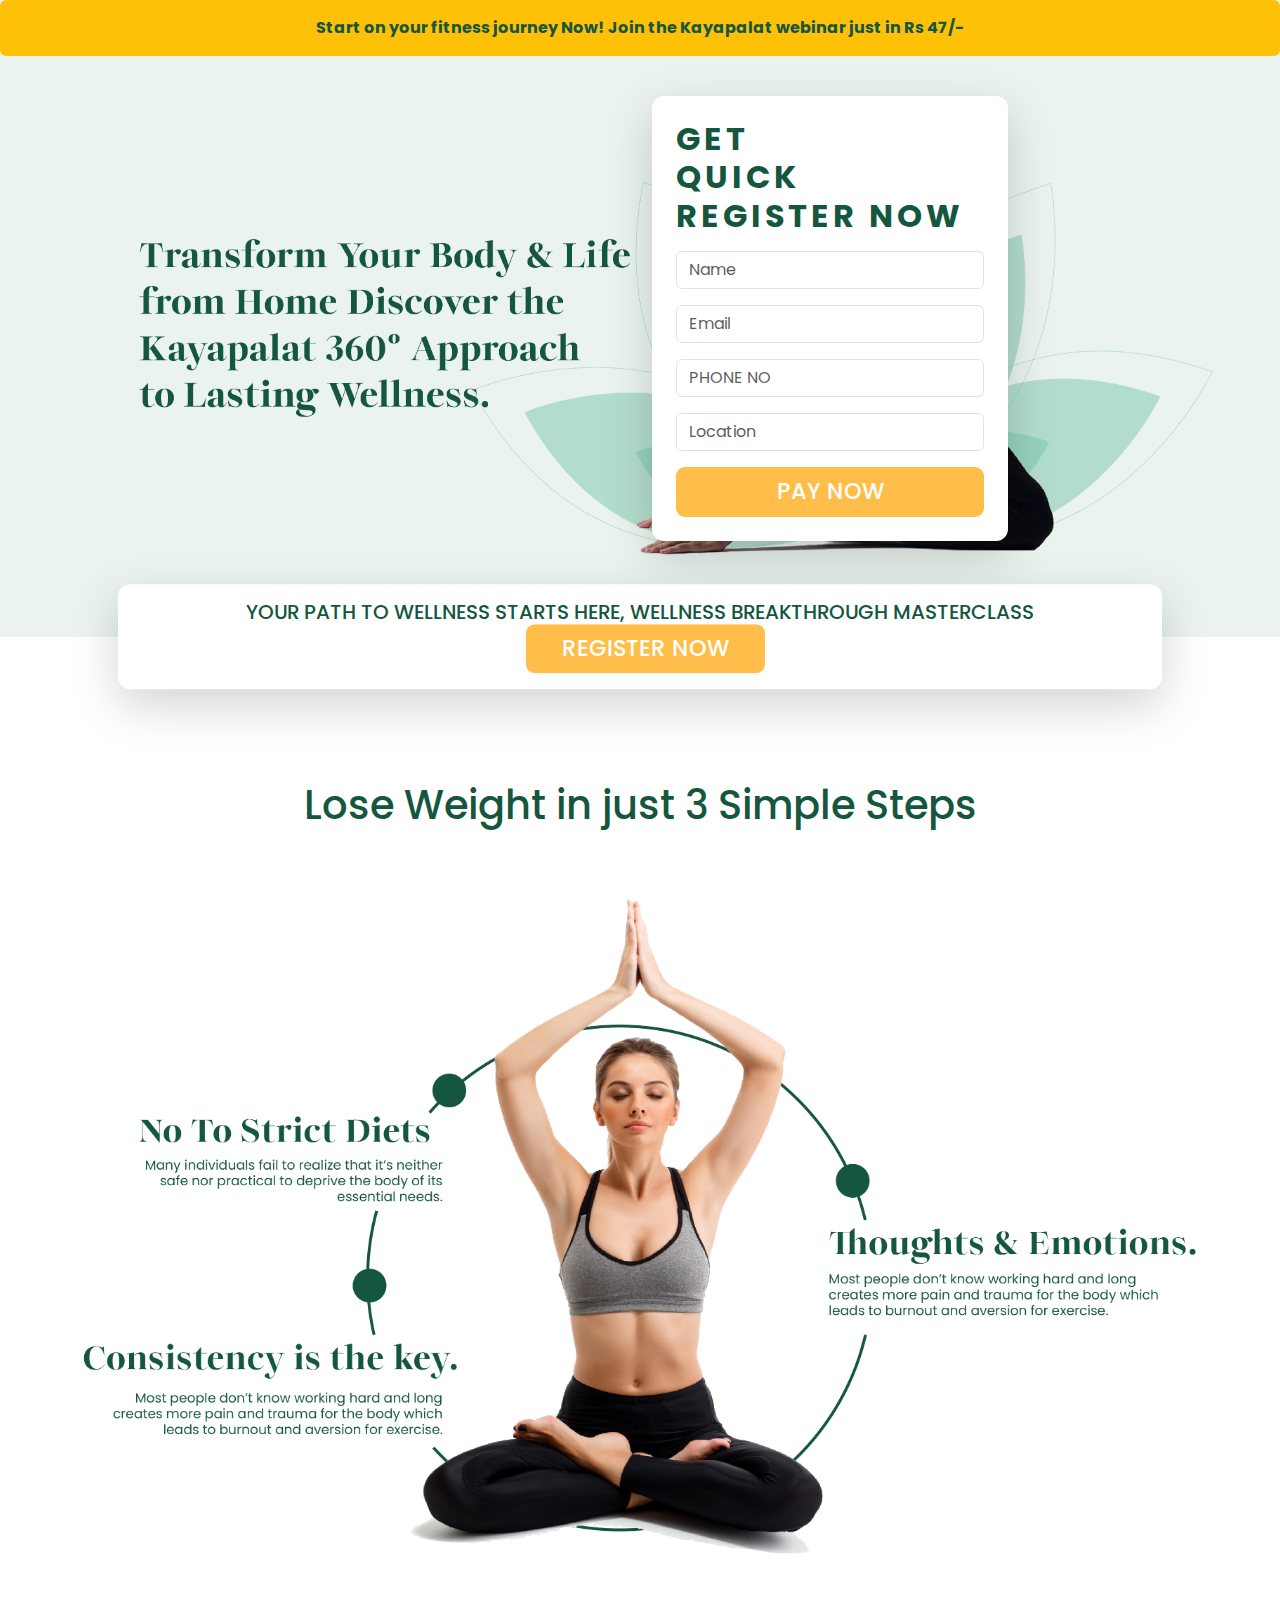
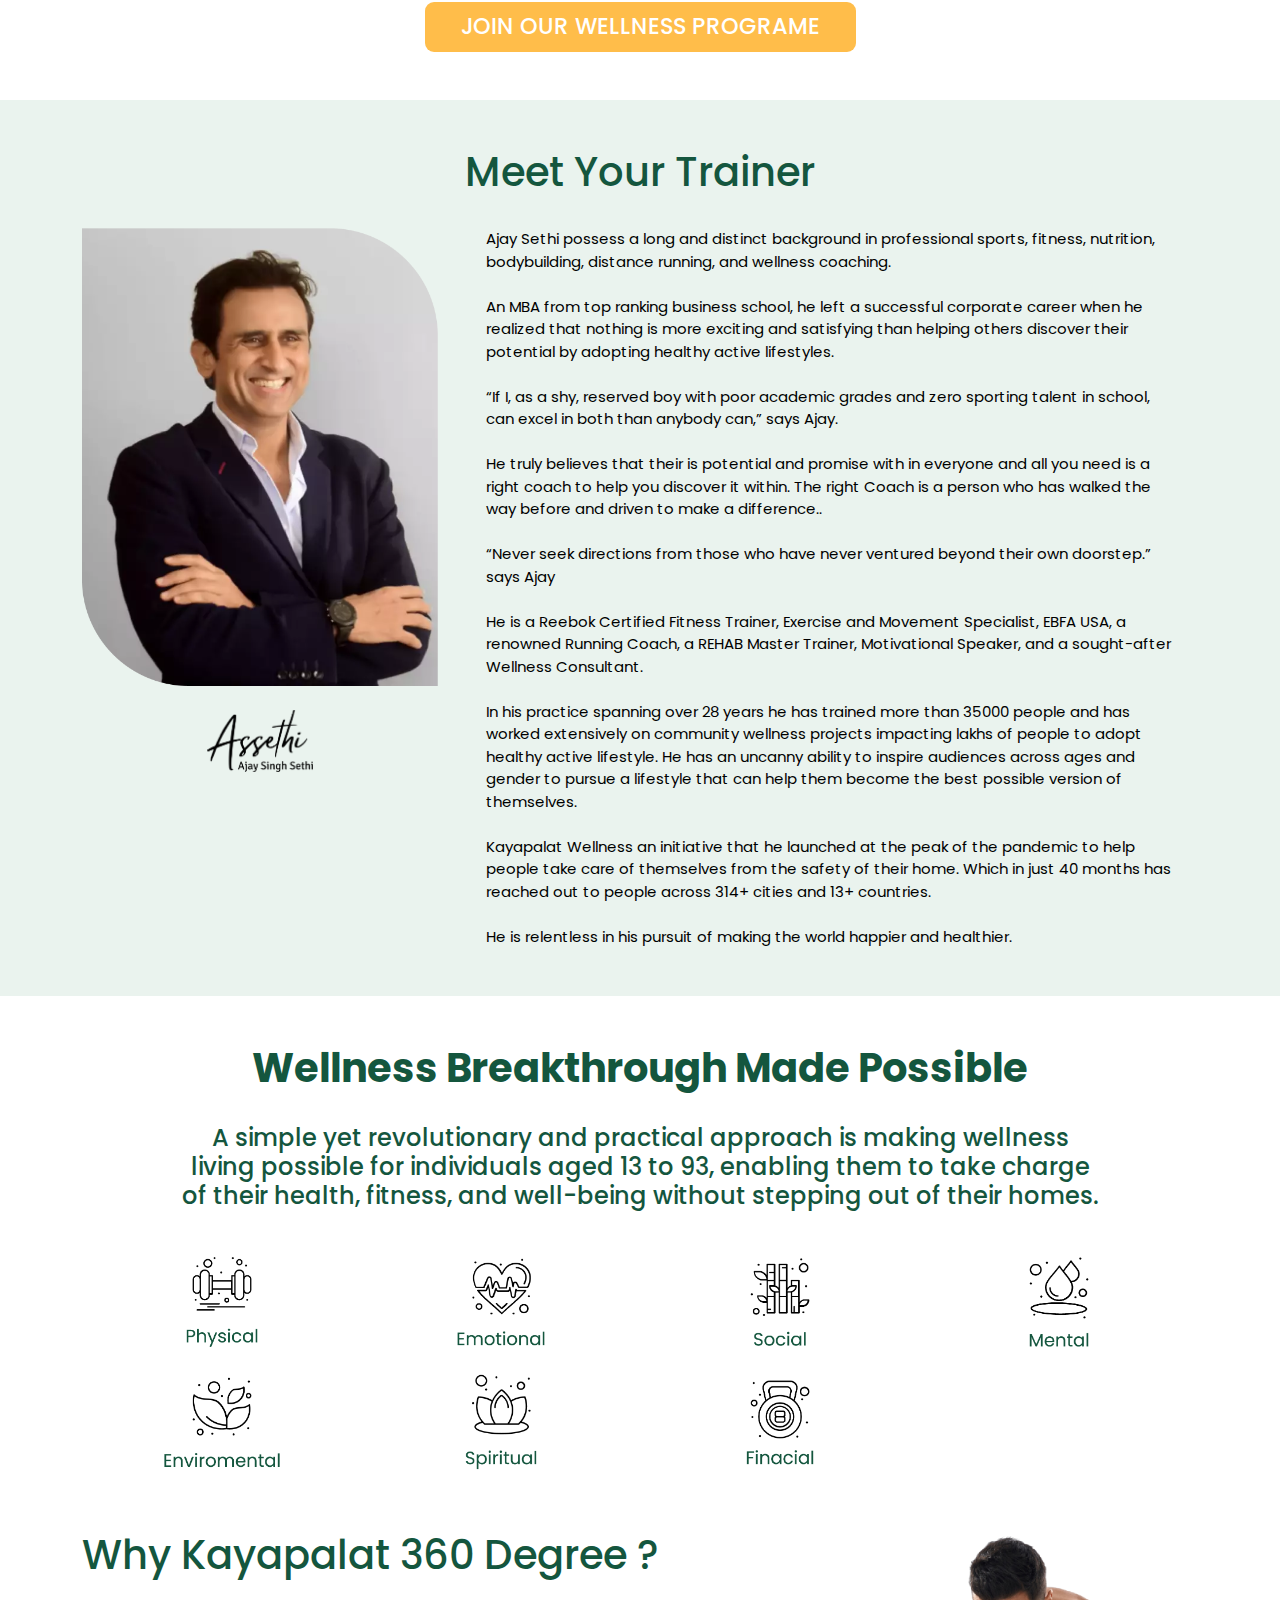
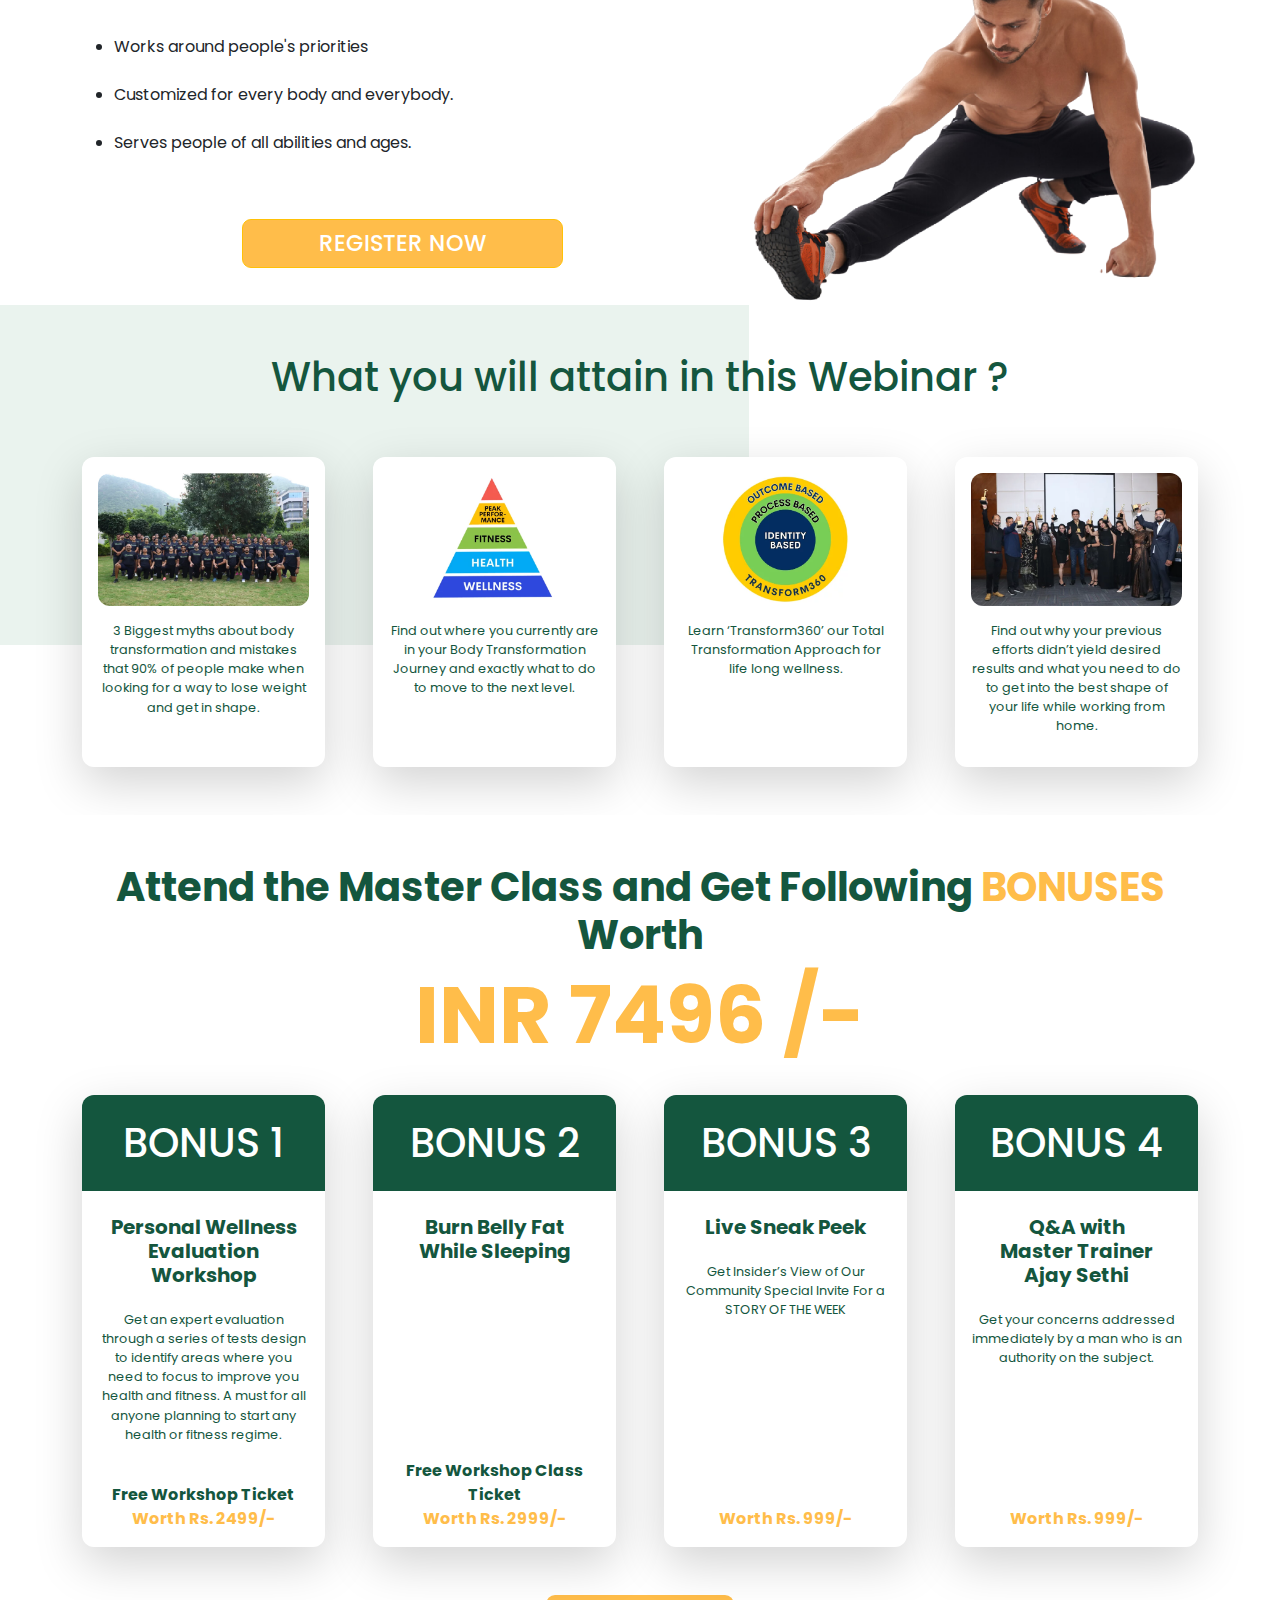
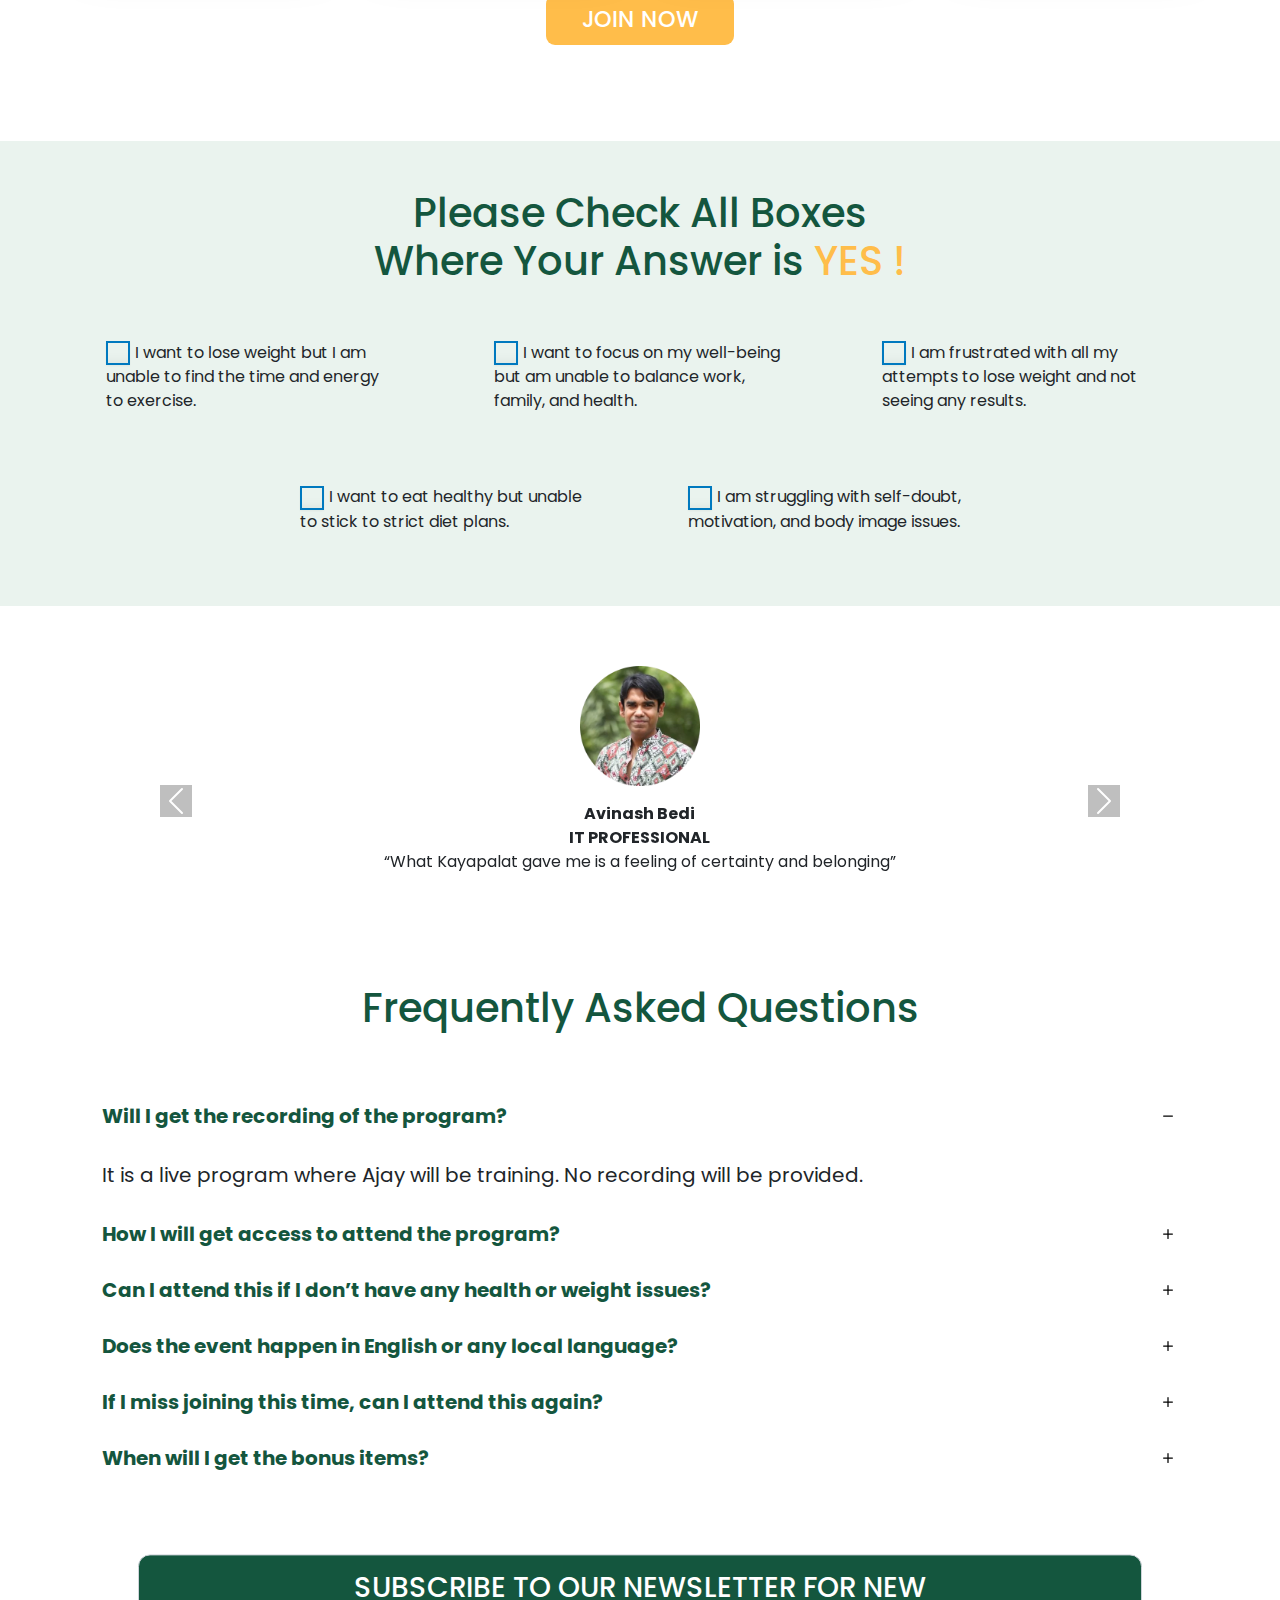
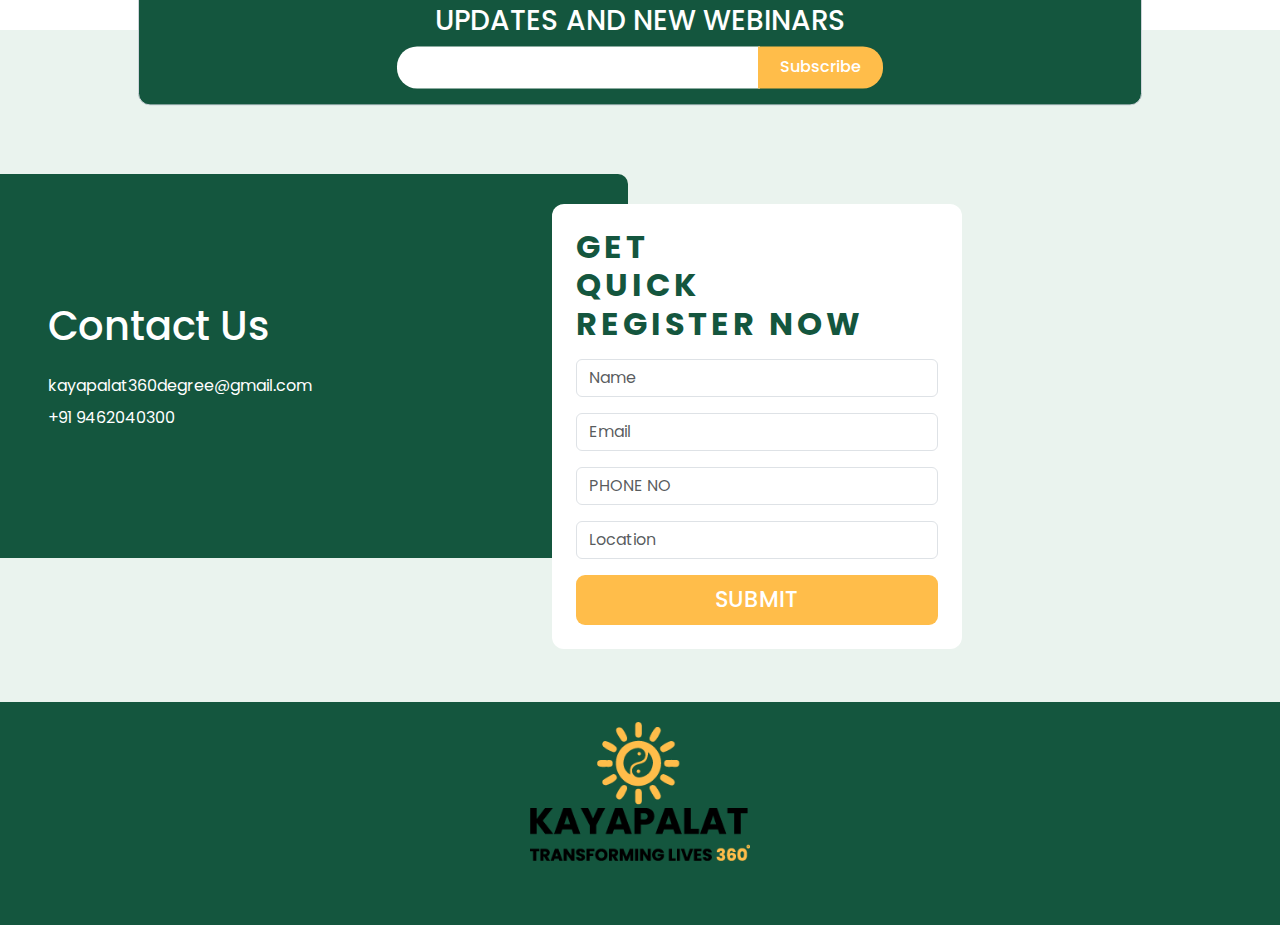
==== registration.html @ 330e70f2 "14" ====
<!DOCTYPE html>
<html lang="en">
<head>
    <meta charset="UTF-8">
    <title>kayapalat360degree</title>
    <meta name="viewport" content="width=device-width, initial-scale=1.0">
    <link href="https://fonts.googleapis.com/css2?family=Poppins:wght@300;400;500;600;700&display=swap" rel="stylesheet">
    <link href="https://cdn.jsdelivr.net/npm/bootstrap@5.3.0/dist/css/bootstrap.min.css" rel="stylesheet">
    <link rel="stylesheet" type="text/css" href="https://maxcdn.bootstrapcdn.com/font-awesome/4.5.0/css/font-awesome.min.css">
    <link rel="stylesheet" type="text/css" href="style.css">
    <link rel="stylesheet" type="text/css" href="responsive.css">
    <!-- Meta Pixel Code -->
	<script>
	!function(f,b,e,v,n,t,s)
	{if(f.fbq)return;n=f.fbq=function(){n.callMethod?
	n.callMethod.apply(n,arguments):n.queue.push(arguments)};
	if(!f._fbq)f._fbq=n;n.push=n;n.loaded=!0;n.version='2.0';
	n.queue=[];t=b.createElement(e);t.async=!0;
	t.src=v;s=b.getElementsByTagName(e)[0];
	s.parentNode.insertBefore(t,s)}(window, document,'script',
	'https://connect.facebook.net/en_US/fbevents.js');
	fbq('init', '1149058476531220');
	fbq('track', 'PageView');
	</script>
	<noscript><img height="1" width="1" style="display:none"
	src="https://www.facebook.com/tr?id=1149058476531220&ev=PageView&noscript=1"
	/></noscript>
	<!-- End Meta Pixel Code -->

	<!-- Google tag (gtag.js) -->
	<script async src="https://www.googletagmanager.com/gtag/js?id=G-KNCF4MFWN3"></script>
	<script>
	  window.dataLayer = window.dataLayer || [];
	  function gtag(){dataLayer.push(arguments);}
	  gtag('js', new Date());

	  gtag('config', 'G-KNCF4MFWN3');
	</script>
	<script>
        function sendEventToGoogleAnalytics(eventName) {
	        if (window.gtag != null) {
	        	fbq('track', 'Lead');
	            gtag('event', eventName, {});
	        }
	    }
    </script>
</head>
<body>

<section>
	<!-- alert bar -->
	<div class="alert bg-warning alert-non-dismissible fade show mb-0 font-weight-bold fixed-top border-none" role="alert" align="center">
	    <a class="text-green text-decoration-none" href="https://cosmofeed.com/vp/659bb8ab4c5f95001e321b8c">Start on your fitness journey Now! Join the Kayapalat webinar just in Rs 47/-</a>
	</div>
	<!-- navbar -->
	<div class="py-5 bg-landing">
		<div class="container">
			<div class="row py-5">
				<div class="col-12 col-md-6"></div>
				<div class="col-12 col-md-4">
					<div class="bg-white p-4 shadow shadow-lg br-12">
					    <form id="myForm">
	                    	<h2 class="text-green font-weight-bold letter-space-4px">GET <br/>QUICK<br/> REGISTER NOW</h2>
	                    	<div>	                    		
	                    		<input type="text" class="form-control mt-3" name="Name" placeholder="Name" required>
	                    		<input type="email" class="form-control mt-3" name="Email" placeholder="Email" required>
	                    		<input type="number" class="form-control mt-3" name="Mobile" placeholder="PHONE NO" required>
	                    		<input type="text" class="form-control mt-3" name="Location" placeholder="Location" required>
	                    		<button  type="submit" class="btn w-100 text-white mt-3 text-uppercase">Pay Now</button>
	                    	</div>
	                    </form>
					</div>
				</div>
			</div>
		</div>
	</div>	
	<!--  -->
	<div class="d-none d-md-block container px-md-5 position-absolute start-50 translate-middle">
	    <div class="card bg-white px-5 pb-2 pt-3 text-green d-flex shadow shadow-lg border-none br-12" align="center">
	        <h5 class="mob-font-10">YOUR PATH TO WELLNESS STARTS HERE, WELLNESS BREAKTHROUGH MASTERCLASS <span class="ml-4"><a href="#contact-us" class="btn text-white mob-font-10 mt-md-0 mt-2 ml-10px">REGISTER NOW</a></span> </h5>
	    </div>
	</div>
	<div class="container desktop-pt-6">
		<h1 class="text-green py-md-5 pt-3 pb-0" align="center">Lose Weight in just 3 Simple Steps</h1>
		<img src="assets/yoga.png" width="100%">
		<div class="py-5" align="center">
			<a class="btn text-white mob-font-12" href="https://cosmofeed.com/vp/659bb8ab4c5f95001e321b8c">JOIN OUR WELLNESS PROGRAME</a>
		</div>
	</div>
	<!-- Trainer -->
	<div class="bg-light-green py-5">
		<div class="container">
			<h1 class="text-green pb-4" align="center">Meet Your Trainer</h1>
			<div class="row">
				<div class="col-12 col-md-4">
					<img src="assets/Asset 9.png" class="w-md-100 d-block mx-auto">
					<img src="assets/Asset 13.png" width="30%" class="py-4 d-block mx-auto">
				</div>
				<div class="col-12 col-md-8">
					<div class="px-4 font-15 text-black">
						Ajay Sethi possess a long and distinct background in professional sports, fitness, nutrition, bodybuilding, distance running, and wellness coaching.<br/><br/> An MBA from top ranking business school, he left a successful corporate career when he realized that nothing is more exciting and satisfying than helping others discover their potential by adopting healthy active lifestyles.<br/><br/> “If I, as a shy, reserved boy with poor academic grades and zero sporting talent in school, can excel in both than anybody can,” says Ajay.<br/><br/>
						He truly believes that their is potential and promise with in everyone and all you need is a right coach to help you discover it within. The right Coach is a person who has walked the way before and driven to make a difference..<br/><br/>
						“Never seek directions from those who have never ventured beyond their own doorstep.” says Ajay<br/><br/>
						He is a Reebok Certified Fitness Trainer, Exercise and Movement Specialist, EBFA USA, a renowned Running Coach, a REHAB Master Trainer, Motivational Speaker, and a sought-after Wellness Consultant.<br/><br/>
						In his practice spanning over 28 years he has trained more than 35000 people and has worked extensively on community wellness projects impacting lakhs of people to adopt healthy active lifestyle. He has an uncanny ability to inspire audiences across ages and gender to pursue a lifestyle that can help them become the best possible version of themselves.<br/><br/>
						Kayapalat Wellness an initiative that he launched at the peak of the pandemic to help people take care of themselves from the safety of their home. Which in just 40 months has reached out to people across 314+ cities and 13+ countries.<br/><br/>
						He is relentless in his pursuit of making the world happier and healthier.
					</div>
				</div>
			</div>	
		</div>
	</div>
	<!-- icons -->
	<div class="container py-5 bg-white">
		<h1 class="font-weight-bold text-green" align="center">Wellness Breakthrough Made Possible</h1>
		<h4 class="text-green py-4" align="center">A simple yet revolutionary and practical approach is making wellness<br/>living possible for individuals aged 13 to 93, enabling them to take charge<br/>of their health, fitness, and well-being without stepping out of their homes.</h4>
		<div class="container" align="center">
			<div class="row">
				<div class="col-md-3 col-6"><img src="assets/Asset 21.png" width="120px"></div>
				<div class="col-md-3 col-6"><img src="assets/Asset 20.png" width="120px"></div>
				<div class="col-md-3 col-6"><img src="assets/Asset 19.png" width="120px"></div>
				<div class="col-md-3 col-6"><img src="assets/Asset 18.png" width="120px"></div>
			</div>
			<div class="row">
				<div class="col-md-3 col-6"><img src="assets/Asset 17.png" width="120px"></div>
				<div class="col-md-3 col-6"><img src="assets/Asset 16.png" width="120px"></div>
				<div class="col-md-3 col-12"><img src="assets/Asset 15.png" width="120px"></div>
			</div>
		</div>
	</div>
	<!-- Why kayapalat -->
	<div class="container">
		<div class="row">
			<div class="col-md-7 col-12">
				<h1 class="text-green pb-4">Why Kayapalat 360 Degree ?</h1>
				<ul>
					<li class="pt-4">Works around people's priorities</li>
					<li class="pt-4">Customized for every body and everybody.</li>
					<li class="pt-4">Serves people of all abilities and ages.</li>
				</ul>
				<div class="pt-5" align="center">
					<a href="#contact-us" class="btn btn-warning text-white mob-font-12 w-50">REGISTER NOW</a>
				</div>
			</div>
			<div class="col-md-5 col-12">
				<img src="assets/Asset 8.png" width="100%">
			</div>
		</div>
	</div>
	<!-- Webinar -->
	<div class="mob-overflow-x-hidden overflow-x-hidden">
		<div class="row">
			<div class="col-12 col-md-7 bg-light-green" style="height: 340px;"></div>
			<div class="col-12 col-md-5 bg-white"></div>
		</div>
		<div class="container" style="margin-top: -340px;">
			<h1 class="text-green py-5" align="center">What you will attain in this Webinar ?</h1>
			<div class="row row-cols-1 row-cols-md-4 g-5 pb-5">
				<div class="col">
				    <div class="card h-100 shadow shadow-lg br-12 border-none">
						<div class="card-body">
					    	<img src="assets/Mask-group-1.webp" class="br-12" width="100%">
							<p class="card-text">3 Biggest myths about body transformation and mistakes that 90% of people make when looking for a way to lose weight and get in shape.</p>
						</div>
				    </div>
				</div>
				<div class="col">
				    <div class="card h-100 shadow shadow-lg br-12 border-none">
						<div class="card-body">
					    	<img src="assets/Mask-group-2.webp" class="br-12" width="100%">
							<p class="card-text">Find out where you currently are in your Body Transformation Journey and exactly what to do to move to the next level.</p>
						</div>
				    </div>
				</div>
				<div class="col">
				    <div class="card h-100 shadow shadow-lg br-12 border-none">
						<div class="card-body">
					    	<img src="assets/Mask-group-3.webp" class="br-12" width="100%">
							<p class="card-text">Learn ‘Transform360’ our Total Transformation Approach for life long wellness.</p>
						</div>
				    </div>
				</div>
				<div class="col">
				    <div class="card h-100 shadow shadow-lg br-12 border-none">
						<div class="card-body">
					    	<img src="assets/Mask-group.webp" class="br-12" width="100%">
							<p class="card-text">Find out why your previous efforts didn’t yield desired results and what you need to do to get into the best shape of your life while working from home.</p>
						</div>
				    </div>
				</div>
			</div>
		</div>
	</div>
	<!-- Bonus Cards -->
	<div class="container py-5 mob-overflow-x-hidden">
	    <h1 class="text-green font-weight-bold" align="center">Attend the Master Class and Get Following <span class="text-warning">BONUSES</span> Worth</h1>
	    <h1 align="center" class="text-warning font-weight-bold font-inr">INR 7496 /-</h1>
	    <div class="row row-cols-1 row-cols-md-4 g-5 pt-4">
	        <div class="col">
	            <div class="card h-100 shadow shadow-lg br-12 border-none">
	                <h1 class="bg-green text-white py-4 border-top-12" align="center">BONUS 1</h1>
	                <div class="card-body">
	                    <h5 class="card-title">Personal Wellness<br>Evaluation Workshop</h5>
	                    <p class="card-text">Get an expert evaluation through a series of tests design to identify areas where you need to focus to improve you health and fitness. A must for all anyone planning to start any health or fitness regime.</p>
	                </div>
	                <div class="card-footer" align="center">
	                    <div class="text-green">Free Workshop Ticket</div>
	                    <div class="text-warning">Worth Rs. 2499/-</div>
	                </div>
	            </div>
	        </div>
	        <div class="col">
	            <div class="card h-100 shadow-lg br-12 border-none">
	                <h1 class="bg-green text-white py-4 border-top-12" align="center">BONUS 2</h1>
	                <div class="card-body">
	                    <h5 class="card-title">Burn Belly Fat<br>While Sleeping</h5>
	                    <p class="card-text"></p>
	                </div>
	                <div class="card-footer" align="center">
	                    <div class="text-green">Free Workshop Class Ticket</div>
	                    <div class="text-warning">Worth Rs. 2999/-</div>
	                </div>
	            </div>
	        </div>
	        <div class="col">
	            <div class="card h-100 shadow-lg br-12 border-none">
	                <h1 class="bg-green text-white py-4 border-top-12" align="center">BONUS 3</h1>
	                <div class="card-body">
	                    <h5 class="card-title">Live Sneak Peek</h5>
	                    <p class="card-text">Get Insider’s View of Our Community Special Invite For a STORY OF THE WEEK</p>
	                </div>
	                <div class="card-footer" align="center">
	                    <div class="text-warning">Worth Rs. 999/-</div>
	                </div>
	            </div>
	        </div>
	        <div class="col">
	            <div class="card h-100 shadow-lg br-12 border-none">
	                <h1 class="bg-green text-white py-4 border-top-12" align="center">BONUS 4</h1>
	                <div class="card-body">
	                    <h5 class="card-title">Q&A with <br>Master Trainer<br>Ajay Sethi</h5>
	                    <p class="card-text">Get your concerns addressed immediately by a man who is an authority on the subject.</p>
	                </div>
	                <div class="card-footer" align="center">
	                    <div class="text-warning">Worth Rs. 999/-</div>
	                </div>
	            </div>
	        </div>
	    </div>
	    <div class="py-5" align="center">
	        <a class="btn text-white" href="https://cosmofeed.com/vp/659bb8ab4c5f95001e321b8c">JOIN NOW</a>
	    </div>
	</div>
	<!-- Gallery -->
	<div class="">		
	</div>
	<!-- Checkboxes -->
	<div class="bg-light-green">
		<div class="container py-5">
			<h1 class="text-green pb-5" align="center">Please Check All Boxes<br/>Where Your Answer is <span class="text-warning">YES !</span></h1>
			<div class="row g-md-5">
				<div class="col-md-4 pb-4 px-5">
					<div class="form-group">
						<input type="checkbox" id="1">
						<label for="1">I want to lose weight but I am unable to find the time and energy to exercise.</label>
				    </div>
				</div>
				<div class="col-md-4 pb-4 px-5">
					<div class="form-group">
						<input type="checkbox" id="2">
						<label for="2">I want to focus on my well-being but am unable to balance work, family, and health.</label>
				    </div>
				</div>
				<div class="col-md-4 pb-4 px-5">
					<div class="form-group">
						<input type="checkbox" id="3">
						<label for="3">I am frustrated with all my attempts to lose weight and not seeing any results.</label>
				    </div>
				</div>

				<div class="col-md-2"></div>
				<div class="col-md-4 pb-4 px-5">
					<div class="form-group">
						<input type="checkbox" id="4">
						<label for="4">I want to eat healthy but unable to stick to strict diet plans.</label>
				    </div>
				</div>
				<div class="col-md-4 pb-4 px-5">
					<div class="form-group">
						<input type="checkbox" id="5">
						<label for="5">I am struggling with self-doubt, motivation, and body image issues.</label>
				    </div>
				</div>
				<div class="col-md-2"></div>
			</div>
		</div>
	</div>
	<!-- Testimonials -->
	<div class="container" id="testimonial">
		<div class="container">
		    <div class="row">
		        <div class="col-md-12">
		            <div id="quote-carousel" class="carousel slide" data-bs-ride="carousel">
		                <!-- Carousel Slides / Quotes -->
		                <div class="carousel-inner text-center">
		                    <!-- Quote 1 -->
		                    <div class="carousel-item active">
		                        <blockquote>
		                            <div class="row">
		                                <div class="col-sm-8 offset-sm-2">
		                                	<img src="assets/Mask-group.png" class="pb-3" width="120px">
		                                	<div class="name font-weight-bold">Avinash Bedi</div>
		                                	<div class="designation font-weight-bold">IT PROFESSIONAL</div>
		                                    <p>“What Kayapalat gave me is a feeling of certainty and belonging”</p>
		                                </div>
		                            </div>
		                        </blockquote>
		                    </div>
		                    <!-- Quote 2 -->
		                    <div class="carousel-item">
		                        <blockquote>
		                            <div class="row">
		                                <div class="col-sm-8 offset-sm-2">
		                                	<img src="assets/Mask-group-3.png" class="pb-3" width="120px">
		                                	<div class="name font-weight-bold">Ranjita Jain</div>
		                                	<div class="designation font-weight-bold">ENTREPRENEUR AND YOGA PRACTIONER</div>
		                                    <p>KAYAPALAT transformed my life not just physically, it defined who I choose to be.</p>
		                                </div>
		                            </div>
		                        </blockquote>
		                    </div>
		                    <!-- Quote 3 -->
		                    <div class="carousel-item">
		                        <blockquote>
		                            <div class="row">
		                                <div class="col-sm-8 offset-sm-2">
		                                	<img src="assets/Mask-group-1.png" class="pb-3" width="120px">
		                                	<div class="name font-weight-bold">Jagdish Prasad</div>
		                                	<div class="designation font-weight-bold">CORPORATE EMPLOYEE</div>
		                                    <p>“Kayapalat not just gave me my life back but turned me into a celebrity”</p>
		                                </div>
		                            </div>
		                        </blockquote>
		                    </div>
		                </div>
		                <!-- Carousel Buttons Next/Prev -->
		                <a class="carousel-control-prev" href="#quote-carousel" role="button" data-bs-slide="prev">
		                <span class="carousel-control-prev-icon" aria-hidden="true"></span>
		                </a>
		                <a class="carousel-control-next" href="#quote-carousel" role="button" data-bs-slide="next">
		                <span class="carousel-control-next-icon" aria-hidden="true"></span>
		                </a>
		            </div>
		            <!-- Bottom Carousel Indicators -->
		            <!-- <ol class="carousel-indicators d-flex justify-content-center">
		                <li data-bs-target="#quote-carousel" data-bs-slide-to="0" class="active">
		                    <img class="img-responsive rounded-circle" src="https://s3.amazonaws.com/uifaces/faces/twitter/mantia/128.jpg" alt="">
		                </li>
		                <li data-bs-target="#quote-carousel" data-bs-slide-to="1">
		                    <img class="img-responsive rounded-circle" src="https://s3.amazonaws.com/uifaces/faces/twitter/adhamdannaway/128.jpg" alt="">
		                </li>
		                <li data-bs-target="#quote-carousel" data-bs-slide-to="2">
		                    <img class="img-responsive rounded-circle" src="https://s3.amazonaws.com/uifaces/faces/twitter/brad_frost/128.jpg" alt="">
		                </li>
		            </ol> -->
		        </div>
		    </div>
		</div>
	</div>
	<!-- FAQ -->
	<div class="bg-white pad-bottom-9" id="faq">
	    <div class="container">
	        <h1 class="text-green py-md-5 py-5" align="center">Frequently Asked Questions</h1>
	        <div class="accordion" id="accordionExample">
	            <div class="accordion-item">
	                <h2 class="accordion-header">
	                    <button class="accordion-button text-green font-weight-bold" type="button" data-bs-toggle="collapse" data-bs-target="#collapseOne" aria-expanded="true" aria-controls="collapseOne">
	                    Will I get the recording of the program?
	                    </button>
	                </h2>
	                <div id="collapseOne" class="accordion-collapse collapse show" data-bs-parent="#accordionExample">
	                    <div class="accordion-body">
	                        It is a live program where Ajay will be training. No recording will be provided.
	                    </div>
	                </div>
	            </div>
	            <div class="accordion-item">
	                <h2 class="accordion-header">
	                    <button class="accordion-button collapsed text-green font-weight-bold" type="button" data-bs-toggle="collapse" data-bs-target="#collapseTwo" aria-expanded="false" aria-controls="collapseTwo">
	                    How I will get access to attend the program?
	                    </button>
	                </h2>
	                <div id="collapseTwo" class="accordion-collapse collapse" data-bs-parent="#accordionExample">
	                    <div class="accordion-body">
	                        After registration, you will be added to a What’sApp group, the Zoom Link of the Master Class will be posted there. You will also get an email with the link to join the session soon after you register.
	                    </div>
	                </div>
	            </div>
	            <div class="accordion-item">
	                <h2 class="accordion-header">
	                    <button class="accordion-button collapsed text-green font-weight-bold" type="button" data-bs-toggle="collapse" data-bs-target="#collapseThree" aria-expanded="false" aria-controls="collapseThree">
	                    Can I attend this if I don’t have any health or weight issues?
	                    </button>
	                </h2>
	                <div id="collapseThree" class="accordion-collapse collapse" data-bs-parent="#accordionExample">
	                    <div class="accordion-body">
	                    	Yes, this will give you a roadmap on how to take your health and fitness to the next level and what it takes to maintain your health.
	                    </div>
	                </div>
	            </div>
	            <div class="accordion-item">
	                <h2 class="accordion-header">
	                    <button class="accordion-button collapsed text-green font-weight-bold" type="button" data-bs-toggle="collapse" data-bs-target="#collapseFour" aria-expanded="false" aria-controls="collapseFour">
	                    Does the event happen in English or any local language?
	                    </button>
	                </h2>
	                <div id="collapseFour" class="accordion-collapse collapse" data-bs-parent="#accordionExample">
	                    <div class="accordion-body">
	                    	The training will be in easy-to-understand English with Hindi at times to give you more clarity if needed.
	                    </div>
	                </div>
	            </div>
	            <div class="accordion-item">
	                <h2 class="accordion-header">
	                    <button class="accordion-button collapsed text-green font-weight-bold" type="button" data-bs-toggle="collapse" data-bs-target="#collapseFive" aria-expanded="false" aria-controls="collapseFive">
	                    If I miss joining this time, can I attend this again?
	                    </button>
	                </h2>
	                <div id="collapseFive" class="accordion-collapse collapse" data-bs-parent="#accordionExample">
	                    <div class="accordion-body">
	                    	No, this is a one-time opportunity to attend this Master Class, as the content for the upcoming sessions might differ.
	                    </div>
	                </div>
	            </div>
	            <div class="accordion-item">
	                <h2 class="accordion-header">
	                    <button class="accordion-button collapsed text-green font-weight-bold" type="button" data-bs-toggle="collapse" data-bs-target="#collapseSix" aria-expanded="false" aria-controls="collapseSix">
	                    When will I get the bonus items?
	                    </button>
	                </h2>
	                <div id="collapseSix" class="accordion-collapse collapse" data-bs-parent="#accordionExample">
	                    <div class="accordion-body">
	                    	Bonus 1 and 3, you will get right after you sign up for the program.
	                    </div>
	                </div>
	            </div>
	        </div>
	    </div>
	</div>
	<!-- Subscribe -->
	<div class="container px-md-5 position-absolute start-50 translate-middle max-width-1100px">
		<div class="card bg-green px-5 py-3 text-white br-12" align="center">
			<h3 class="d-none d-md-block">SUBSCRIBE TO OUR NEWSLETTER FOR NEW<br/>UPDATES AND NEW WEBINARS</h3>
			<h3 class="d-block d-md-none mob-font-12">SUBSCRIBE TO OUR NEWSLETTER FOR NEW UPDATES AND NEW WEBINARS</h3>
			<div>
				<input type="" name="" class="subscribe-input">
				<button class="text-white mob-font-12 subscribe-btn">Subscribe</button>
			</div>
		</div>
	</div>
	<!-- Contact Us -->
	<div class="bg-light-green py-9 pad-top-10" id="contact-us">
	    <div class="overflow-x-hidden">
	        <div class="row">
	            <div class="col-md-6 col-12">
	                <div class="bg-green px-5 py-md-8 b-r-10">
	                    <h1 class="text-white pb-3">Contact Us</h1>
	                    <div class="pb-2"><a class="text-white text-decoration-none" href="mailto:kayapalat360degree@gmail.com">kayapalat360degree@gmail.com</a></div>
	                    <div><a class="text-white text-decoration-none" href="tel:">+91 9462040300</a></div>
	                </div>
	            </div>
	            <div class="col-md-6 col-12">
	                <div class="bg-white p-4 shadow-md register-card">
	                    <form id="myForm">
	                    	<h2 class="text-green font-weight-bold letter-space-4px">GET <br/>QUICK<br/> REGISTER NOW</h2>
	                    	<div>	                    		
	                    		<input type="text" class="form-control mt-3" name="Name" placeholder="Name" required>
	                    		<input type="email" class="form-control mt-3" name="Email" placeholder="Email" required>
	                    		<input type="number" class="form-control mt-3" name="Mobile" placeholder="PHONE NO" required>
	                    		<input type="text" class="form-control mt-3" name="Location" placeholder="Location" required>
	                    		<button  type="submit" class="btn w-100 text-white mt-3 text-uppercase">Submit</button>
	                    	</div>
	                    </form>
	                </div>
	            </div>
	        </div>
	    </div>
	</div>
	<!-- Footer -->
	<footer align="center" style="padding-bottom: 4rem;">
		<img class="" src="assets/Asset 14.png">
	</footer>
</section>
<!-- Floating button -->
<section class="fixed-bottom d-block d-md-none">
	<div class="bg-green w-100 py-2 px-3">
		<a href="https://cosmofeed.com/vp/659bb8ab4c5f95001e321b8c" class="btn btn-success w-100">Register Now</a>
	</div>
</section>
<!-- Floating card -->
<!-- <div class="d-none d-md-block bg-white p-4 shadow shadow-lg fixed-bottom" style="bottom: 2%;right: 0;left: auto;border-radius: 12px;width: 32vw;float: right;z-index: 9999;">
    <form action="">
    	<h2 class="text-green font-weight-bold letter-space-4px">GET <br/>QUICK<br/> REGISTER NOW</h2>
    	<div>	                    		
    		<input type="text" class="form-control mt-3" name="name" placeholder="Name">
	        <input type="email" class="form-control mt-3" name="email" placeholder="Email">
    		<input type="number" class="form-control mt-3" name="mobile" placeholder="PHONE NO">
    		<input type="text" class="form-control mt-3" name="location" placeholder="Location">
    		<button class="btn w-100 text-white mt-3 text-uppercase" type="submit">Submit</button>
    	</div>
    </form>
</div> -->

<script src="https://cdn.jsdelivr.net/npm/@popperjs/core@2.11.6/dist/umd/popper.min.js"></script>
<script src="https://ajax.googleapis.com/ajax/libs/jquery/3.4.1/jquery.min.js"></script>
<script src="https://cdn.jsdelivr.net/npm/bootstrap@5.3.0/dist/js/bootstrap.bundle.min.js"></script>
<script type="text/javascript" src="script.js"></script>
<script>
    document.getElementById('myForm').addEventListener('submit', function(event) {
    	fbq('track', 'Lead');
	    event.preventDefault(); // Prevent default form submission

	    // Get form data
	    const formData = new FormData(this);

	    // Convert form data to JSON
	    const jsonData = {};
	    formData.forEach((value, key) => { jsonData[key] = value; });

	    // Replace 'YOUR_SHEET_ID' with your actual SheetDB ID
	    const sheetDBURL = 'https://sheetdb.io/api/v1/ygjxgge8et1fy';

	    // Send data to SheetDB API
	    fetch(sheetDBURL, {
	        method: 'POST',
	        headers: {
	            'Content-Type': 'application/json'
	        },
	        body: JSON.stringify(jsonData)
	    })
	    .then(response => {
	        if (response.ok) {
	            var redirectUrl = 'https://cosmofeed.com/vp/659bb8ab4c5f95001e321b8c';
    			window.location.href = redirectUrl;
	            sendEventToGoogleAnalytics('form_submission');
	            this.reset(); // Reset the form
	        } else {
	            throw new Error('Failed to submit form');
	        }
	    })
	    .catch(error => {
	        console.error('Error:', error);
	        alert('Failed to submit form. Please try again later.');
	    });
	});
</script>
</body>
</html>
---- style.css ----
@charset "UTF-8";/*!
 * Bootstrap  v5.3.0 (https://getbootstrap.com/)
 * Copyright 2011-2023 The Bootstrap Authors
 * Licensed under MIT (https://github.com/twbs/bootstrap/blob/main/LICENSE)
 */:root,[data-bs-theme=light]{--bs-blue:#0d6efd;--bs-indigo:#6610f2;--bs-purple:#6f42c1;--bs-pink:#d63384;--bs-red:#dc3545;--bs-orange:#fd7e14;--bs-yellow:#ffc107;--bs-green:#198754;--bs-teal:#20c997;--bs-cyan:#0dcaf0;--bs-black:#000;--bs-white:#fff;--bs-gray:#6c757d;--bs-gray-dark:#343a40;--bs-gray-100:#f8f9fa;--bs-gray-200:#e9ecef;--bs-gray-300:#dee2e6;--bs-gray-400:#ced4da;--bs-gray-500:#adb5bd;--bs-gray-600:#6c757d;--bs-gray-700:#495057;--bs-gray-800:#343a40;--bs-gray-900:#212529;--bs-primary:#0d6efd;--bs-secondary:#6c757d;--bs-success:#198754;--bs-info:#0dcaf0;--bs-warning:#ffc107;--bs-danger:#dc3545;--bs-light:#f8f9fa;--bs-dark:#212529;--bs-primary-rgb:13,110,253;--bs-secondary-rgb:108,117,125;--bs-success-rgb:25,135,84;--bs-info-rgb:13,202,240;--bs-warning-rgb:255,193,7;--bs-danger-rgb:220,53,69;--bs-light-rgb:248,249,250;--bs-dark-rgb:33,37,41;--bs-primary-text-emphasis:#052c65;--bs-secondary-text-emphasis:#2b2f32;--bs-success-text-emphasis:#0a3622;--bs-info-text-emphasis:#055160;--bs-warning-text-emphasis:#664d03;--bs-danger-text-emphasis:#58151c;--bs-light-text-emphasis:#495057;--bs-dark-text-emphasis:#495057;--bs-primary-bg-subtle:#cfe2ff;--bs-secondary-bg-subtle:#e2e3e5;--bs-success-bg-subtle:#d1e7dd;--bs-info-bg-subtle:#cff4fc;--bs-warning-bg-subtle:#fff3cd;--bs-danger-bg-subtle:#f8d7da;--bs-light-bg-subtle:#fcfcfd;--bs-dark-bg-subtle:#ced4da;--bs-primary-border-subtle:#9ec5fe;--bs-secondary-border-subtle:#c4c8cb;--bs-success-border-subtle:#a3cfbb;--bs-info-border-subtle:#9eeaf9;--bs-warning-border-subtle:#ffe69c;--bs-danger-border-subtle:#f1aeb5;--bs-light-border-subtle:#e9ecef;--bs-dark-border-subtle:#adb5bd;--bs-white-rgb:255,255,255;--bs-black-rgb:0,0,0;--bs-font-sans-serif:system-ui,-apple-system,"Segoe UI",Roboto,"Helvetica Neue","Noto Sans","Liberation Sans",Arial,sans-serif,"Apple Color Emoji","Segoe UI Emoji","Segoe UI Symbol","Noto Color Emoji";--bs-font-monospace:SFMono-Regular,Menlo,Monaco,Consolas,"Liberation Mono","Courier New",monospace;--bs-gradient:linear-gradient(180deg, rgba(255, 255, 255, 0.15), rgba(255, 255, 255, 0));--bs-body-font-family:var(--bs-font-sans-serif);--bs-body-font-size:1rem;--bs-body-font-weight:400;--bs-body-line-height:1.5;--bs-body-color:#212529;--bs-body-color-rgb:33,37,41;--bs-body-bg:#fff;--bs-body-bg-rgb:255,255,255;--bs-emphasis-color:#000;--bs-emphasis-color-rgb:0,0,0;--bs-secondary-color:rgba(33, 37, 41, 0.75);--bs-secondary-color-rgb:33,37,41;--bs-secondary-bg:#e9ecef;--bs-secondary-bg-rgb:233,236,239;--bs-tertiary-color:rgba(33, 37, 41, 0.5);--bs-tertiary-color-rgb:33,37,41;--bs-tertiary-bg:#f8f9fa;--bs-tertiary-bg-rgb:248,249,250;--bs-heading-color:inherit;--bs-link-color:#0d6efd;--bs-link-color-rgb:13,110,253;--bs-link-decoration:underline;--bs-link-hover-color:#0a58ca;--bs-link-hover-color-rgb:10,88,202;--bs-code-color:#d63384;--bs-highlight-bg:#fff3cd;--bs-border-width:1px;--bs-border-style:solid;--bs-border-color:#dee2e6;--bs-border-color-translucent:rgba(0, 0, 0, 0.175);--bs-border-radius:0.375rem;--bs-border-radius-sm:0.25rem;--bs-border-radius-lg:0.5rem;--bs-border-radius-xl:1rem;--bs-border-radius-xxl:2rem;--bs-border-radius-2xl:var(--bs-border-radius-xxl);--bs-border-radius-pill:50rem;--bs-box-shadow:0 0.5rem 1rem rgba(0, 0, 0, 0.15);--bs-box-shadow-sm:0 0.125rem 0.25rem rgba(0, 0, 0, 0.075);--bs-box-shadow-lg:0 1rem 3rem rgba(0, 0, 0, 0.175);--bs-box-shadow-inset:inset 0 1px 2px rgba(0, 0, 0, 0.075);--bs-focus-ring-width:0.25rem;--bs-focus-ring-opacity:0.25;--bs-focus-ring-color:rgba(13, 110, 253, 0.25);--bs-form-valid-color:#198754;--bs-form-valid-border-color:#198754;--bs-form-invalid-color:#dc3545;--bs-form-invalid-border-color:#dc3545}[data-bs-theme=dark]{color-scheme:dark;--bs-body-color:#adb5bd;--bs-body-color-rgb:173,181,189;--bs-body-bg:#212529;--bs-body-bg-rgb:33,37,41;--bs-emphasis-color:#fff;--bs-emphasis-color-rgb:255,255,255;--bs-secondary-color:rgba(173, 181, 189, 0.75);--bs-secondary-color-rgb:173,181,189;--bs-secondary-bg:#343a40;--bs-secondary-bg-rgb:52,58,64;--bs-tertiary-color:rgba(173, 181, 189, 0.5);--bs-tertiary-color-rgb:173,181,189;--bs-tertiary-bg:#2b3035;--bs-tertiary-bg-rgb:43,48,53;--bs-primary-text-emphasis:#6ea8fe;--bs-secondary-text-emphasis:#a7acb1;--bs-success-text-emphasis:#75b798;--bs-info-text-emphasis:#6edff6;--bs-warning-text-emphasis:#ffda6a;--bs-danger-text-emphasis:#ea868f;--bs-light-text-emphasis:#f8f9fa;--bs-dark-text-emphasis:#dee2e6;--bs-primary-bg-subtle:#031633;--bs-secondary-bg-subtle:#161719;--bs-success-bg-subtle:#051b11;--bs-info-bg-subtle:#032830;--bs-warning-bg-subtle:#332701;--bs-danger-bg-subtle:#2c0b0e;--bs-light-bg-subtle:#343a40;--bs-dark-bg-subtle:#1a1d20;--bs-primary-border-subtle:#084298;--bs-secondary-border-subtle:#41464b;--bs-success-border-subtle:#0f5132;--bs-info-border-subtle:#087990;--bs-warning-border-subtle:#997404;--bs-danger-border-subtle:#842029;--bs-light-border-subtle:#495057;--bs-dark-border-subtle:#343a40;--bs-heading-color:inherit;--bs-link-color:#6ea8fe;--bs-link-hover-color:#8bb9fe;--bs-link-color-rgb:110,168,254;--bs-link-hover-color-rgb:139,185,254;--bs-code-color:#e685b5;--bs-border-color:#495057;--bs-border-color-translucent:rgba(255, 255, 255, 0.15);--bs-form-valid-color:#75b798;--bs-form-valid-border-color:#75b798;--bs-form-invalid-color:#ea868f;--bs-form-invalid-border-color:#ea868f}*,::after,::before{box-sizing:border-box}@media (prefers-reduced-motion:no-preference){:root{scroll-behavior:smooth}}body{margin:0;font-family:var(--bs-body-font-family);font-size:var(--bs-body-font-size);font-weight:var(--bs-body-font-weight);line-height:var(--bs-body-line-height);color:var(--bs-body-color);text-align:var(--bs-body-text-align);background-color:var(--bs-body-bg);-webkit-text-size-adjust:100%;-webkit-tap-highlight-color:transparent}hr{margin:1rem 0;color:inherit;border:0;border-top:var(--bs-border-width) solid;opacity:.25}.h1,.h2,.h3,.h4,.h5,.h6,h1,h2,h3,h4,h5,h6{margin-top:0;margin-bottom:.5rem;font-weight:500;line-height:1.2;color:var(--bs-heading-color)}.h1,h1{font-size:calc(1.375rem + 1.5vw)}@media (min-width:1200px){.h1,h1{font-size:2.5rem}}.h2,h2{font-size:calc(1.325rem + .9vw)}@media (min-width:1200px){.h2,h2{font-size:2rem}}.h3,h3{font-size:calc(1.3rem + .6vw)}@media (min-width:1200px){.h3,h3{font-size:1.75rem}}.h4,h4{font-size:calc(1.275rem + .3vw)}@media (min-width:1200px){.h4,h4{font-size:1.5rem}}.h5,h5{font-size:1.25rem}.h6,h6{font-size:1rem}p{margin-top:0;margin-bottom:1rem}abbr[title]{-webkit-text-decoration:underline dotted;text-decoration:underline dotted;cursor:help;-webkit-text-decoration-skip-ink:none;text-decoration-skip-ink:none}address{margin-bottom:1rem;font-style:normal;line-height:inherit}ol,ul{padding-left:2rem}dl,ol,ul{margin-top:0;margin-bottom:1rem}ol ol,ol ul,ul ol,ul ul{margin-bottom:0}dt{font-weight:700}dd{margin-bottom:.5rem;margin-left:0}blockquote{margin:0 0 1rem}b,strong{font-weight:bolder}.small,small{font-size:.875em}.mark,mark{padding:.1875em;background-color:var(--bs-highlight-bg)}sub,sup{position:relative;font-size:.75em;line-height:0;vertical-align:baseline}sub{bottom:-.25em}sup{top:-.5em}a{color:rgba(var(--bs-link-color-rgb),var(--bs-link-opacity,1));text-decoration:underline}a:hover{--bs-link-color-rgb:var(--bs-link-hover-color-rgb)}a:not([href]):not([class]),a:not([href]):not([class]):hover{color:inherit;text-decoration:none}code,kbd,pre,samp{font-family:var(--bs-font-monospace);font-size:1em}pre{display:block;margin-top:0;margin-bottom:1rem;overflow:auto;font-size:.875em}pre code{font-size:inherit;color:inherit;word-break:normal}code{font-size:.875em;color:var(--bs-code-color);word-wrap:break-word}a>code{color:inherit}kbd{padding:.1875rem .375rem;font-size:.875em;color:var(--bs-body-bg);background-color:var(--bs-body-color);border-radius:.25rem}kbd kbd{padding:0;font-size:1em}figure{margin:0 0 1rem}img,svg{vertical-align:middle}table{caption-side:bottom;border-collapse:collapse}caption{padding-top:.5rem;padding-bottom:.5rem;color:var(--bs-secondary-color);text-align:left}th{text-align:inherit;text-align:-webkit-match-parent}tbody,td,tfoot,th,thead,tr{border-color:inherit;border-style:solid;border-width:0}label{display:inline-block}button{border-radius:0}button:focus:not(:focus-visible){outline:0}button,input,optgroup,select,textarea{margin:0;font-family:inherit;font-size:inherit;line-height:inherit}button,select{text-transform:none}[role=button]{cursor:pointer}select{word-wrap:normal}select:disabled{opacity:1}[list]:not([type=date]):not([type=datetime-local]):not([type=month]):not([type=week]):not([type=time])::-webkit-calendar-picker-indicator{display:none!important}[type=button],[type=reset],[type=submit],button{-webkit-appearance:button}[type=button]:not(:disabled),[type=reset]:not(:disabled),[type=submit]:not(:disabled),button:not(:disabled){cursor:pointer}::-moz-focus-inner{padding:0;border-style:none}textarea{resize:vertical}fieldset{min-width:0;padding:0;margin:0;border:0}legend{float:left;width:100%;padding:0;margin-bottom:.5rem;font-size:calc(1.275rem + .3vw);line-height:inherit}@media (min-width:1200px){legend{font-size:1.5rem}}legend+*{clear:left}::-webkit-datetime-edit-day-field,::-webkit-datetime-edit-fields-wrapper,::-webkit-datetime-edit-hour-field,::-webkit-datetime-edit-minute,::-webkit-datetime-edit-month-field,::-webkit-datetime-edit-text,::-webkit-datetime-edit-year-field{padding:0}::-webkit-inner-spin-button{height:auto}[type=search]{outline-offset:-2px;-webkit-appearance:textfield}::-webkit-search-decoration{-webkit-appearance:none}::-webkit-color-swatch-wrapper{padding:0}::-webkit-file-upload-button{font:inherit;-webkit-appearance:button}::file-selector-button{font:inherit;-webkit-appearance:button}output{display:inline-block}iframe{border:0}summary{display:list-item;cursor:pointer}progress{vertical-align:baseline}[hidden]{display:none!important}.lead{font-size:1.25rem;font-weight:300}.display-1{font-size:calc(1.625rem + 4.5vw);font-weight:300;line-height:1.2}@media (min-width:1200px){.display-1{font-size:5rem}}.display-2{font-size:calc(1.575rem + 3.9vw);font-weight:300;line-height:1.2}@media (min-width:1200px){.display-2{font-size:4.5rem}}.display-3{font-size:calc(1.525rem + 3.3vw);font-weight:300;line-height:1.2}@media (min-width:1200px){.display-3{font-size:4rem}}.display-4{font-size:calc(1.475rem + 2.7vw);font-weight:300;line-height:1.2}@media (min-width:1200px){.display-4{font-size:3.5rem}}.display-5{font-size:calc(1.425rem + 2.1vw);font-weight:300;line-height:1.2}@media (min-width:1200px){.display-5{font-size:3rem}}.display-6{font-size:calc(1.375rem + 1.5vw);font-weight:300;line-height:1.2}@media (min-width:1200px){.display-6{font-size:2.5rem}}.list-unstyled{padding-left:0;list-style:none}.list-inline{padding-left:0;list-style:none}.list-inline-item{display:inline-block}.list-inline-item:not(:last-child){margin-right:.5rem}.initialism{font-size:.875em;text-transform:uppercase}.blockquote{margin-bottom:1rem;font-size:1.25rem}.blockquote>:last-child{margin-bottom:0}.blockquote-footer{margin-top:-1rem;margin-bottom:1rem;font-size:.875em;color:#6c757d}.blockquote-footer::before{content:"— "}.img-fluid{max-width:100%;height:auto}.img-thumbnail{padding:.25rem;background-color:var(--bs-body-bg);border:var(--bs-border-width) solid var(--bs-border-color);border-radius:var(--bs-border-radius);max-width:100%;height:auto}.figure{display:inline-block}.figure-img{margin-bottom:.5rem;line-height:1}.figure-caption{font-size:.875em;color:var(--bs-secondary-color)}.container,.container-fluid,.container-lg,.container-md,.container-sm,.container-xl,.container-xxl{--bs-gutter-x:1.5rem;--bs-gutter-y:0;width:100%;padding-right:calc(var(--bs-gutter-x) * .5);padding-left:calc(var(--bs-gutter-x) * .5);margin-right:auto;margin-left:auto}@media (min-width:576px){.container,.container-sm{max-width:540px}}@media (min-width:768px){.container,.container-md,.container-sm{max-width:720px}}@media (min-width:992px){.container,.container-lg,.container-md,.container-sm{max-width:960px}}@media (min-width:1200px){.container,.container-lg,.container-md,.container-sm,.container-xl{max-width:1140px}}@media (min-width:1400px){.container,.container-lg,.container-md,.container-sm,.container-xl,.container-xxl{max-width:1320px}}:root{--bs-breakpoint-xs:0;--bs-breakpoint-sm:576px;--bs-breakpoint-md:768px;--bs-breakpoint-lg:992px;--bs-breakpoint-xl:1200px;--bs-breakpoint-xxl:1400px}.row{--bs-gutter-x:1.5rem;--bs-gutter-y:0;display:flex;flex-wrap:wrap;margin-top:calc(-1 * var(--bs-gutter-y));margin-right:calc(-.5 * var(--bs-gutter-x));margin-left:calc(-.5 * var(--bs-gutter-x))}.row>*{flex-shrink:0;width:100%;max-width:100%;padding-right:calc(var(--bs-gutter-x) * .5);padding-left:calc(var(--bs-gutter-x) * .5);margin-top:var(--bs-gutter-y)}.col{flex:1 0 0%}.row-cols-auto>*{flex:0 0 auto;width:auto}.row-cols-1>*{flex:0 0 auto;width:100%}.row-cols-2>*{flex:0 0 auto;width:50%}.row-cols-3>*{flex:0 0 auto;width:33.3333333333%}.row-cols-4>*{flex:0 0 auto;width:25%}.row-cols-5>*{flex:0 0 auto;width:20%}.row-cols-6>*{flex:0 0 auto;width:16.6666666667%}.col-auto{flex:0 0 auto;width:auto}.col-1{flex:0 0 auto;width:8.33333333%}.col-2{flex:0 0 auto;width:16.66666667%}.col-3{flex:0 0 auto;width:25%}.col-4{flex:0 0 auto;width:33.33333333%}.col-5{flex:0 0 auto;width:41.66666667%}.col-6{flex:0 0 auto;width:50%}.col-7{flex:0 0 auto;width:58.33333333%}.col-8{flex:0 0 auto;width:66.66666667%}.col-9{flex:0 0 auto;width:75%}.col-10{flex:0 0 auto;width:83.33333333%}.col-11{flex:0 0 auto;width:91.66666667%}.col-12{flex:0 0 auto;width:100%}.offset-1{margin-left:8.33333333%}.offset-2{margin-left:16.66666667%}.offset-3{margin-left:25%}.offset-4{margin-left:33.33333333%}.offset-5{margin-left:41.66666667%}.offset-6{margin-left:50%}.offset-7{margin-left:58.33333333%}.offset-8{margin-left:66.66666667%}.offset-9{margin-left:75%}.offset-10{margin-left:83.33333333%}.offset-11{margin-left:91.66666667%}.g-0,.gx-0{--bs-gutter-x:0}.g-0,.gy-0{--bs-gutter-y:0}.g-1,.gx-1{--bs-gutter-x:0.25rem}.g-1,.gy-1{--bs-gutter-y:0.25rem}.g-2,.gx-2{--bs-gutter-x:0.5rem}.g-2,.gy-2{--bs-gutter-y:0.5rem}.g-3,.gx-3{--bs-gutter-x:1rem}.g-3,.gy-3{--bs-gutter-y:1rem}.g-4,.gx-4{--bs-gutter-x:1.5rem}.g-4,.gy-4{--bs-gutter-y:1.5rem}.g-5,.gx-5{--bs-gutter-x:3rem}.g-5,.gy-5{--bs-gutter-y:3rem}@media (min-width:576px){.col-sm{flex:1 0 0%}.row-cols-sm-auto>*{flex:0 0 auto;width:auto}.row-cols-sm-1>*{flex:0 0 auto;width:100%}.row-cols-sm-2>*{flex:0 0 auto;width:50%}.row-cols-sm-3>*{flex:0 0 auto;width:33.3333333333%}.row-cols-sm-4>*{flex:0 0 auto;width:25%}.row-cols-sm-5>*{flex:0 0 auto;width:20%}.row-cols-sm-6>*{flex:0 0 auto;width:16.6666666667%}.col-sm-auto{flex:0 0 auto;width:auto}.col-sm-1{flex:0 0 auto;width:8.33333333%}.col-sm-2{flex:0 0 auto;width:16.66666667%}.col-sm-3{flex:0 0 auto;width:25%}.col-sm-4{flex:0 0 auto;width:33.33333333%}.col-sm-5{flex:0 0 auto;width:41.66666667%}.col-sm-6{flex:0 0 auto;width:50%}.col-sm-7{flex:0 0 auto;width:58.33333333%}.col-sm-8{flex:0 0 auto;width:66.66666667%}.col-sm-9{flex:0 0 auto;width:75%}.col-sm-10{flex:0 0 auto;width:83.33333333%}.col-sm-11{flex:0 0 auto;width:91.66666667%}.col-sm-12{flex:0 0 auto;width:100%}.offset-sm-0{margin-left:0}.offset-sm-1{margin-left:8.33333333%}.offset-sm-2{margin-left:16.66666667%}.offset-sm-3{margin-left:25%}.offset-sm-4{margin-left:33.33333333%}.offset-sm-5{margin-left:41.66666667%}.offset-sm-6{margin-left:50%}.offset-sm-7{margin-left:58.33333333%}.offset-sm-8{margin-left:66.66666667%}.offset-sm-9{margin-left:75%}.offset-sm-10{margin-left:83.33333333%}.offset-sm-11{margin-left:91.66666667%}.g-sm-0,.gx-sm-0{--bs-gutter-x:0}.g-sm-0,.gy-sm-0{--bs-gutter-y:0}.g-sm-1,.gx-sm-1{--bs-gutter-x:0.25rem}.g-sm-1,.gy-sm-1{--bs-gutter-y:0.25rem}.g-sm-2,.gx-sm-2{--bs-gutter-x:0.5rem}.g-sm-2,.gy-sm-2{--bs-gutter-y:0.5rem}.g-sm-3,.gx-sm-3{--bs-gutter-x:1rem}.g-sm-3,.gy-sm-3{--bs-gutter-y:1rem}.g-sm-4,.gx-sm-4{--bs-gutter-x:1.5rem}.g-sm-4,.gy-sm-4{--bs-gutter-y:1.5rem}.g-sm-5,.gx-sm-5{--bs-gutter-x:3rem}.g-sm-5,.gy-sm-5{--bs-gutter-y:3rem}}@media (min-width:768px){.col-md{flex:1 0 0%}.row-cols-md-auto>*{flex:0 0 auto;width:auto}.row-cols-md-1>*{flex:0 0 auto;width:100%}.row-cols-md-2>*{flex:0 0 auto;width:50%}.row-cols-md-3>*{flex:0 0 auto;width:33.3333333333%}.row-cols-md-4>*{flex:0 0 auto;width:25%}.row-cols-md-5>*{flex:0 0 auto;width:20%}.row-cols-md-6>*{flex:0 0 auto;width:16.6666666667%}.col-md-auto{flex:0 0 auto;width:auto}.col-md-1{flex:0 0 auto;width:8.33333333%}.col-md-2{flex:0 0 auto;width:16.66666667%}.col-md-3{flex:0 0 auto;width:25%}.col-md-4{flex:0 0 auto;width:33.33333333%}.col-md-5{flex:0 0 auto;width:41.66666667%}.col-md-6{flex:0 0 auto;width:50%}.col-md-7{flex:0 0 auto;width:58.33333333%}.col-md-8{flex:0 0 auto;width:66.66666667%}.col-md-9{flex:0 0 auto;width:75%}.col-md-10{flex:0 0 auto;width:83.33333333%}.col-md-11{flex:0 0 auto;width:91.66666667%}.col-md-12{flex:0 0 auto;width:100%}.offset-md-0{margin-left:0}.offset-md-1{margin-left:8.33333333%}.offset-md-2{margin-left:16.66666667%}.offset-md-3{margin-left:25%}.offset-md-4{margin-left:33.33333333%}.offset-md-5{margin-left:41.66666667%}.offset-md-6{margin-left:50%}.offset-md-7{margin-left:58.33333333%}.offset-md-8{margin-left:66.66666667%}.offset-md-9{margin-left:75%}.offset-md-10{margin-left:83.33333333%}.offset-md-11{margin-left:91.66666667%}.g-md-0,.gx-md-0{--bs-gutter-x:0}.g-md-0,.gy-md-0{--bs-gutter-y:0}.g-md-1,.gx-md-1{--bs-gutter-x:0.25rem}.g-md-1,.gy-md-1{--bs-gutter-y:0.25rem}.g-md-2,.gx-md-2{--bs-gutter-x:0.5rem}.g-md-2,.gy-md-2{--bs-gutter-y:0.5rem}.g-md-3,.gx-md-3{--bs-gutter-x:1rem}.g-md-3,.gy-md-3{--bs-gutter-y:1rem}.g-md-4,.gx-md-4{--bs-gutter-x:1.5rem}.g-md-4,.gy-md-4{--bs-gutter-y:1.5rem}.g-md-5,.gx-md-5{--bs-gutter-x:3rem}.g-md-5,.gy-md-5{--bs-gutter-y:3rem}}@media (min-width:992px){.col-lg{flex:1 0 0%}.row-cols-lg-auto>*{flex:0 0 auto;width:auto}.row-cols-lg-1>*{flex:0 0 auto;width:100%}.row-cols-lg-2>*{flex:0 0 auto;width:50%}.row-cols-lg-3>*{flex:0 0 auto;width:33.3333333333%}.row-cols-lg-4>*{flex:0 0 auto;width:25%}.row-cols-lg-5>*{flex:0 0 auto;width:20%}.row-cols-lg-6>*{flex:0 0 auto;width:16.6666666667%}.col-lg-auto{flex:0 0 auto;width:auto}.col-lg-1{flex:0 0 auto;width:8.33333333%}.col-lg-2{flex:0 0 auto;width:16.66666667%}.col-lg-3{flex:0 0 auto;width:25%}.col-lg-4{flex:0 0 auto;width:33.33333333%}.col-lg-5{flex:0 0 auto;width:41.66666667%}.col-lg-6{flex:0 0 auto;width:50%}.col-lg-7{flex:0 0 auto;width:58.33333333%}.col-lg-8{flex:0 0 auto;width:66.66666667%}.col-lg-9{flex:0 0 auto;width:75%}.col-lg-10{flex:0 0 auto;width:83.33333333%}.col-lg-11{flex:0 0 auto;width:91.66666667%}.col-lg-12{flex:0 0 auto;width:100%}.offset-lg-0{margin-left:0}.offset-lg-1{margin-left:8.33333333%}.offset-lg-2{margin-left:16.66666667%}.offset-lg-3{margin-left:25%}.offset-lg-4{margin-left:33.33333333%}.offset-lg-5{margin-left:41.66666667%}.offset-lg-6{margin-left:50%}.offset-lg-7{margin-left:58.33333333%}.offset-lg-8{margin-left:66.66666667%}.offset-lg-9{margin-left:75%}.offset-lg-10{margin-left:83.33333333%}.offset-lg-11{margin-left:91.66666667%}.g-lg-0,.gx-lg-0{--bs-gutter-x:0}.g-lg-0,.gy-lg-0{--bs-gutter-y:0}.g-lg-1,.gx-lg-1{--bs-gutter-x:0.25rem}.g-lg-1,.gy-lg-1{--bs-gutter-y:0.25rem}.g-lg-2,.gx-lg-2{--bs-gutter-x:0.5rem}.g-lg-2,.gy-lg-2{--bs-gutter-y:0.5rem}.g-lg-3,.gx-lg-3{--bs-gutter-x:1rem}.g-lg-3,.gy-lg-3{--bs-gutter-y:1rem}.g-lg-4,.gx-lg-4{--bs-gutter-x:1.5rem}.g-lg-4,.gy-lg-4{--bs-gutter-y:1.5rem}.g-lg-5,.gx-lg-5{--bs-gutter-x:3rem}.g-lg-5,.gy-lg-5{--bs-gutter-y:3rem}}@media (min-width:1200px){.col-xl{flex:1 0 0%}.row-cols-xl-auto>*{flex:0 0 auto;width:auto}.row-cols-xl-1>*{flex:0 0 auto;width:100%}.row-cols-xl-2>*{flex:0 0 auto;width:50%}.row-cols-xl-3>*{flex:0 0 auto;width:33.3333333333%}.row-cols-xl-4>*{flex:0 0 auto;width:25%}.row-cols-xl-5>*{flex:0 0 auto;width:20%}.row-cols-xl-6>*{flex:0 0 auto;width:16.6666666667%}.col-xl-auto{flex:0 0 auto;width:auto}.col-xl-1{flex:0 0 auto;width:8.33333333%}.col-xl-2{flex:0 0 auto;width:16.66666667%}.col-xl-3{flex:0 0 auto;width:25%}.col-xl-4{flex:0 0 auto;width:33.33333333%}.col-xl-5{flex:0 0 auto;width:41.66666667%}.col-xl-6{flex:0 0 auto;width:50%}.col-xl-7{flex:0 0 auto;width:58.33333333%}.col-xl-8{flex:0 0 auto;width:66.66666667%}.col-xl-9{flex:0 0 auto;width:75%}.col-xl-10{flex:0 0 auto;width:83.33333333%}.col-xl-11{flex:0 0 auto;width:91.66666667%}.col-xl-12{flex:0 0 auto;width:100%}.offset-xl-0{margin-left:0}.offset-xl-1{margin-left:8.33333333%}.offset-xl-2{margin-left:16.66666667%}.offset-xl-3{margin-left:25%}.offset-xl-4{margin-left:33.33333333%}.offset-xl-5{margin-left:41.66666667%}.offset-xl-6{margin-left:50%}.offset-xl-7{margin-left:58.33333333%}.offset-xl-8{margin-left:66.66666667%}.offset-xl-9{margin-left:75%}.offset-xl-10{margin-left:83.33333333%}.offset-xl-11{margin-left:91.66666667%}.g-xl-0,.gx-xl-0{--bs-gutter-x:0}.g-xl-0,.gy-xl-0{--bs-gutter-y:0}.g-xl-1,.gx-xl-1{--bs-gutter-x:0.25rem}.g-xl-1,.gy-xl-1{--bs-gutter-y:0.25rem}.g-xl-2,.gx-xl-2{--bs-gutter-x:0.5rem}.g-xl-2,.gy-xl-2{--bs-gutter-y:0.5rem}.g-xl-3,.gx-xl-3{--bs-gutter-x:1rem}.g-xl-3,.gy-xl-3{--bs-gutter-y:1rem}.g-xl-4,.gx-xl-4{--bs-gutter-x:1.5rem}.g-xl-4,.gy-xl-4{--bs-gutter-y:1.5rem}.g-xl-5,.gx-xl-5{--bs-gutter-x:3rem}.g-xl-5,.gy-xl-5{--bs-gutter-y:3rem}}@media (min-width:1400px){.col-xxl{flex:1 0 0%}.row-cols-xxl-auto>*{flex:0 0 auto;width:auto}.row-cols-xxl-1>*{flex:0 0 auto;width:100%}.row-cols-xxl-2>*{flex:0 0 auto;width:50%}.row-cols-xxl-3>*{flex:0 0 auto;width:33.3333333333%}.row-cols-xxl-4>*{flex:0 0 auto;width:25%}.row-cols-xxl-5>*{flex:0 0 auto;width:20%}.row-cols-xxl-6>*{flex:0 0 auto;width:16.6666666667%}.col-xxl-auto{flex:0 0 auto;width:auto}.col-xxl-1{flex:0 0 auto;width:8.33333333%}.col-xxl-2{flex:0 0 auto;width:16.66666667%}.col-xxl-3{flex:0 0 auto;width:25%}.col-xxl-4{flex:0 0 auto;width:33.33333333%}.col-xxl-5{flex:0 0 auto;width:41.66666667%}.col-xxl-6{flex:0 0 auto;width:50%}.col-xxl-7{flex:0 0 auto;width:58.33333333%}.col-xxl-8{flex:0 0 auto;width:66.66666667%}.col-xxl-9{flex:0 0 auto;width:75%}.col-xxl-10{flex:0 0 auto;width:83.33333333%}.col-xxl-11{flex:0 0 auto;width:91.66666667%}.col-xxl-12{flex:0 0 auto;width:100%}.offset-xxl-0{margin-left:0}.offset-xxl-1{margin-left:8.33333333%}.offset-xxl-2{margin-left:16.66666667%}.offset-xxl-3{margin-left:25%}.offset-xxl-4{margin-left:33.33333333%}.offset-xxl-5{margin-left:41.66666667%}.offset-xxl-6{margin-left:50%}.offset-xxl-7{margin-left:58.33333333%}.offset-xxl-8{margin-left:66.66666667%}.offset-xxl-9{margin-left:75%}.offset-xxl-10{margin-left:83.33333333%}.offset-xxl-11{margin-left:91.66666667%}.g-xxl-0,.gx-xxl-0{--bs-gutter-x:0}.g-xxl-0,.gy-xxl-0{--bs-gutter-y:0}.g-xxl-1,.gx-xxl-1{--bs-gutter-x:0.25rem}.g-xxl-1,.gy-xxl-1{--bs-gutter-y:0.25rem}.g-xxl-2,.gx-xxl-2{--bs-gutter-x:0.5rem}.g-xxl-2,.gy-xxl-2{--bs-gutter-y:0.5rem}.g-xxl-3,.gx-xxl-3{--bs-gutter-x:1rem}.g-xxl-3,.gy-xxl-3{--bs-gutter-y:1rem}.g-xxl-4,.gx-xxl-4{--bs-gutter-x:1.5rem}.g-xxl-4,.gy-xxl-4{--bs-gutter-y:1.5rem}.g-xxl-5,.gx-xxl-5{--bs-gutter-x:3rem}.g-xxl-5,.gy-xxl-5{--bs-gutter-y:3rem}}.table{--bs-table-color-type:initial;--bs-table-bg-type:initial;--bs-table-color-state:initial;--bs-table-bg-state:initial;--bs-table-color:var(--bs-body-color);--bs-table-bg:var(--bs-body-bg);--bs-table-border-color:var(--bs-border-color);--bs-table-accent-bg:transparent;--bs-table-striped-color:var(--bs-body-color);--bs-table-striped-bg:rgba(0, 0, 0, 0.05);--bs-table-active-color:var(--bs-body-color);--bs-table-active-bg:rgba(0, 0, 0, 0.1);--bs-table-hover-color:var(--bs-body-color);--bs-table-hover-bg:rgba(0, 0, 0, 0.075);width:100%;margin-bottom:1rem;vertical-align:top;border-color:var(--bs-table-border-color)}.table>:not(caption)>*>*{padding:.5rem .5rem;color:var(--bs-table-color-state,var(--bs-table-color-type,var(--bs-table-color)));background-color:var(--bs-table-bg);border-bottom-width:var(--bs-border-width);box-shadow:inset 0 0 0 9999px var(--bs-table-bg-state,var(--bs-table-bg-type,var(--bs-table-accent-bg)))}.table>tbody{vertical-align:inherit}.table>thead{vertical-align:bottom}.table-group-divider{border-top:calc(var(--bs-border-width) * 2) solid currentcolor}.caption-top{caption-side:top}.table-sm>:not(caption)>*>*{padding:.25rem .25rem}.table-bordered>:not(caption)>*{border-width:var(--bs-border-width) 0}.table-bordered>:not(caption)>*>*{border-width:0 var(--bs-border-width)}.table-borderless>:not(caption)>*>*{border-bottom-width:0}.table-borderless>:not(:first-child){border-top-width:0}.table-striped>tbody>tr:nth-of-type(odd)>*{--bs-table-color-type:var(--bs-table-striped-color);--bs-table-bg-type:var(--bs-table-striped-bg)}.table-striped-columns>:not(caption)>tr>:nth-child(2n){--bs-table-color-type:var(--bs-table-striped-color);--bs-table-bg-type:var(--bs-table-striped-bg)}.table-active{--bs-table-color-state:var(--bs-table-active-color);--bs-table-bg-state:var(--bs-table-active-bg)}.table-hover>tbody>tr:hover>*{--bs-table-color-state:var(--bs-table-hover-color);--bs-table-bg-state:var(--bs-table-hover-bg)}.table-primary{--bs-table-color:#000;--bs-table-bg:#cfe2ff;--bs-table-border-color:#bacbe6;--bs-table-striped-bg:#c5d7f2;--bs-table-striped-color:#000;--bs-table-active-bg:#bacbe6;--bs-table-active-color:#000;--bs-table-hover-bg:#bfd1ec;--bs-table-hover-color:#000;color:var(--bs-table-color);border-color:var(--bs-table-border-color)}.table-secondary{--bs-table-color:#000;--bs-table-bg:#e2e3e5;--bs-table-border-color:#cbccce;--bs-table-striped-bg:#d7d8da;--bs-table-striped-color:#000;--bs-table-active-bg:#cbccce;--bs-table-active-color:#000;--bs-table-hover-bg:#d1d2d4;--bs-table-hover-color:#000;color:var(--bs-table-color);border-color:var(--bs-table-border-color)}.table-success{--bs-table-color:#000;--bs-table-bg:#d1e7dd;--bs-table-border-color:#bcd0c7;--bs-table-striped-bg:#c7dbd2;--bs-table-striped-color:#000;--bs-table-active-bg:#bcd0c7;--bs-table-active-color:#000;--bs-table-hover-bg:#c1d6cc;--bs-table-hover-color:#000;color:var(--bs-table-color);border-color:var(--bs-table-border-color)}.table-info{--bs-table-color:#000;--bs-table-bg:#cff4fc;--bs-table-border-color:#badce3;--bs-table-striped-bg:#c5e8ef;--bs-table-striped-color:#000;--bs-table-active-bg:#badce3;--bs-table-active-color:#000;--bs-table-hover-bg:#bfe2e9;--bs-table-hover-color:#000;color:var(--bs-table-color);border-color:var(--bs-table-border-color)}.table-warning{--bs-table-color:#000;--bs-table-bg:#fff3cd;--bs-table-border-color:#e6dbb9;--bs-table-striped-bg:#f2e7c3;--bs-table-striped-color:#000;--bs-table-active-bg:#e6dbb9;--bs-table-active-color:#000;--bs-table-hover-bg:#ece1be;--bs-table-hover-color:#000;color:var(--bs-table-color);border-color:var(--bs-table-border-color)}.table-danger{--bs-table-color:#000;--bs-table-bg:#f8d7da;--bs-table-border-color:#dfc2c4;--bs-table-striped-bg:#eccccf;--bs-table-striped-color:#000;--bs-table-active-bg:#dfc2c4;--bs-table-active-color:#000;--bs-table-hover-bg:#e5c7ca;--bs-table-hover-color:#000;color:var(--bs-table-color);border-color:var(--bs-table-border-color)}.table-light{--bs-table-color:#000;--bs-table-bg:#f8f9fa;--bs-table-border-color:#dfe0e1;--bs-table-striped-bg:#ecedee;--bs-table-striped-color:#000;--bs-table-active-bg:#dfe0e1;--bs-table-active-color:#000;--bs-table-hover-bg:#e5e6e7;--bs-table-hover-color:#000;color:var(--bs-table-color);border-color:var(--bs-table-border-color)}.table-dark{--bs-table-color:#fff;--bs-table-bg:#212529;--bs-table-border-color:#373b3e;--bs-table-striped-bg:#2c3034;--bs-table-striped-color:#fff;--bs-table-active-bg:#373b3e;--bs-table-active-color:#fff;--bs-table-hover-bg:#323539;--bs-table-hover-color:#fff;color:var(--bs-table-color);border-color:var(--bs-table-border-color)}.table-responsive{overflow-x:auto;-webkit-overflow-scrolling:touch}@media (max-width:575.98px){.table-responsive-sm{overflow-x:auto;-webkit-overflow-scrolling:touch}}@media (max-width:767.98px){.table-responsive-md{overflow-x:auto;-webkit-overflow-scrolling:touch}}@media (max-width:991.98px){.table-responsive-lg{overflow-x:auto;-webkit-overflow-scrolling:touch}}@media (max-width:1199.98px){.table-responsive-xl{overflow-x:auto;-webkit-overflow-scrolling:touch}}@media (max-width:1399.98px){.table-responsive-xxl{overflow-x:auto;-webkit-overflow-scrolling:touch}}.form-label{margin-bottom:.5rem}.col-form-label{padding-top:calc(.375rem + var(--bs-border-width));padding-bottom:calc(.375rem + var(--bs-border-width));margin-bottom:0;font-size:inherit;line-height:1.5}.col-form-label-lg{padding-top:calc(.5rem + var(--bs-border-width));padding-bottom:calc(.5rem + var(--bs-border-width));font-size:1.25rem}.col-form-label-sm{padding-top:calc(.25rem + var(--bs-border-width));padding-bottom:calc(.25rem + var(--bs-border-width));font-size:.875rem}.form-text{margin-top:.25rem;font-size:.875em;color:var(--bs-secondary-color)}.form-control{display:block;width:100%;padding:.375rem .75rem;font-size:1rem;font-weight:400;line-height:1.5;color:var(--bs-body-color);background-color:var(--bs-body-bg);background-clip:padding-box;border:var(--bs-border-width) solid var(--bs-border-color);-webkit-appearance:none;-moz-appearance:none;appearance:none;border-radius:var(--bs-border-radius);transition:border-color .15s ease-in-out,box-shadow .15s ease-in-out}@media (prefers-reduced-motion:reduce){.form-control{transition:none}}.form-control[type=file]{overflow:hidden}.form-control[type=file]:not(:disabled):not([readonly]){cursor:pointer}.form-control:focus{color:var(--bs-body-color);background-color:var(--bs-body-bg);border-color:#86b7fe;outline:0;box-shadow:0 0 0 .25rem rgba(13,110,253,.25)}.form-control::-webkit-date-and-time-value{min-width:85px;height:1.5em;margin:0}.form-control::-webkit-datetime-edit{display:block;padding:0}.form-control::-moz-placeholder{color:var(--bs-secondary-color);opacity:1}.form-control::placeholder{color:var(--bs-secondary-color);opacity:1}.form-control:disabled{background-color:var(--bs-secondary-bg);opacity:1}.form-control::-webkit-file-upload-button{padding:.375rem .75rem;margin:-.375rem -.75rem;-webkit-margin-end:.75rem;margin-inline-end:.75rem;color:var(--bs-body-color);background-color:var(--bs-tertiary-bg);pointer-events:none;border-color:inherit;border-style:solid;border-width:0;border-inline-end-width:var(--bs-border-width);border-radius:0;-webkit-transition:color .15s ease-in-out,background-color .15s ease-in-out,border-color .15s ease-in-out,box-shadow .15s ease-in-out;transition:color .15s ease-in-out,background-color .15s ease-in-out,border-color .15s ease-in-out,box-shadow .15s ease-in-out}.form-control::file-selector-button{padding:.375rem .75rem;margin:-.375rem -.75rem;-webkit-margin-end:.75rem;margin-inline-end:.75rem;color:var(--bs-body-color);background-color:var(--bs-tertiary-bg);pointer-events:none;border-color:inherit;border-style:solid;border-width:0;border-inline-end-width:var(--bs-border-width);border-radius:0;transition:color .15s ease-in-out,background-color .15s ease-in-out,border-color .15s ease-in-out,box-shadow .15s ease-in-out}@media (prefers-reduced-motion:reduce){.form-control::-webkit-file-upload-button{-webkit-transition:none;transition:none}.form-control::file-selector-button{transition:none}}.form-control:hover:not(:disabled):not([readonly])::-webkit-file-upload-button{background-color:var(--bs-secondary-bg)}.form-control:hover:not(:disabled):not([readonly])::file-selector-button{background-color:var(--bs-secondary-bg)}.form-control-plaintext{display:block;width:100%;padding:.375rem 0;margin-bottom:0;line-height:1.5;color:var(--bs-body-color);background-color:transparent;border:solid transparent;border-width:var(--bs-border-width) 0}.form-control-plaintext:focus{outline:0}.form-control-plaintext.form-control-lg,.form-control-plaintext.form-control-sm{padding-right:0;padding-left:0}.form-control-sm{min-height:calc(1.5em + .5rem + calc(var(--bs-border-width) * 2));padding:.25rem .5rem;font-size:.875rem;border-radius:var(--bs-border-radius-sm)}.form-control-sm::-webkit-file-upload-button{padding:.25rem .5rem;margin:-.25rem -.5rem;-webkit-margin-end:.5rem;margin-inline-end:.5rem}.form-control-sm::file-selector-button{padding:.25rem .5rem;margin:-.25rem -.5rem;-webkit-margin-end:.5rem;margin-inline-end:.5rem}.form-control-lg{min-height:calc(1.5em + 1rem + calc(var(--bs-border-width) * 2));padding:.5rem 1rem;font-size:1.25rem;border-radius:var(--bs-border-radius-lg)}.form-control-lg::-webkit-file-upload-button{padding:.5rem 1rem;margin:-.5rem -1rem;-webkit-margin-end:1rem;margin-inline-end:1rem}.form-control-lg::file-selector-button{padding:.5rem 1rem;margin:-.5rem -1rem;-webkit-margin-end:1rem;margin-inline-end:1rem}textarea.form-control{min-height:calc(1.5em + .75rem + calc(var(--bs-border-width) * 2))}textarea.form-control-sm{min-height:calc(1.5em + .5rem + calc(var(--bs-border-width) * 2))}textarea.form-control-lg{min-height:calc(1.5em + 1rem + calc(var(--bs-border-width) * 2))}.form-control-color{width:3rem;height:calc(1.5em + .75rem + calc(var(--bs-border-width) * 2));padding:.375rem}.form-control-color:not(:disabled):not([readonly]){cursor:pointer}.form-control-color::-moz-color-swatch{border:0!important;border-radius:var(--bs-border-radius)}.form-control-color::-webkit-color-swatch{border:0!important;border-radius:var(--bs-border-radius)}.form-control-color.form-control-sm{height:calc(1.5em + .5rem + calc(var(--bs-border-width) * 2))}.form-control-color.form-control-lg{height:calc(1.5em + 1rem + calc(var(--bs-border-width) * 2))}.form-select{--bs-form-select-bg-img:url("data:image/svg+xml,%3csvg xmlns='http://www.w3.org/2000/svg' viewBox='0 0 16 16'%3e%3cpath fill='none' stroke='%23343a40' stroke-linecap='round' stroke-linejoin='round' stroke-width='2' d='m2 5 6 6 6-6'/%3e%3c/svg%3e");display:block;width:100%;padding:.375rem 2.25rem .375rem .75rem;font-size:1rem;font-weight:400;line-height:1.5;color:var(--bs-body-color);background-color:var(--bs-body-bg);background-image:var(--bs-form-select-bg-img),var(--bs-form-select-bg-icon,none);background-repeat:no-repeat;background-position:right .75rem center;background-size:16px 12px;border:var(--bs-border-width) solid var(--bs-border-color);border-radius:var(--bs-border-radius);transition:border-color .15s ease-in-out,box-shadow .15s ease-in-out;-webkit-appearance:none;-moz-appearance:none;appearance:none}@media (prefers-reduced-motion:reduce){.form-select{transition:none}}.form-select:focus{border-color:#86b7fe;outline:0;box-shadow:0 0 0 .25rem rgba(13,110,253,.25)}.form-select[multiple],.form-select[size]:not([size="1"]){padding-right:.75rem;background-image:none}.form-select:disabled{background-color:var(--bs-secondary-bg)}.form-select:-moz-focusring{color:transparent;text-shadow:0 0 0 var(--bs-body-color)}.form-select-sm{padding-top:.25rem;padding-bottom:.25rem;padding-left:.5rem;font-size:.875rem;border-radius:var(--bs-border-radius-sm)}.form-select-lg{padding-top:.5rem;padding-bottom:.5rem;padding-left:1rem;font-size:1.25rem;border-radius:var(--bs-border-radius-lg)}[data-bs-theme=dark] .form-select{--bs-form-select-bg-img:url("data:image/svg+xml,%3csvg xmlns='http://www.w3.org/2000/svg' viewBox='0 0 16 16'%3e%3cpath fill='none' stroke='%23adb5bd' stroke-linecap='round' stroke-linejoin='round' stroke-width='2' d='m2 5 6 6 6-6'/%3e%3c/svg%3e")}.form-check{display:block;min-height:1.5rem;padding-left:1.5em;margin-bottom:.125rem}.form-check .form-check-input{float:left;margin-left:-1.5em}.form-check-reverse{padding-right:1.5em;padding-left:0;text-align:right}.form-check-reverse .form-check-input{float:right;margin-right:-1.5em;margin-left:0}.form-check-input{--bs-form-check-bg:var(--bs-body-bg);width:1em;height:1em;margin-top:.25em;vertical-align:top;background-color:var(--bs-form-check-bg);background-image:var(--bs-form-check-bg-image);background-repeat:no-repeat;background-position:center;background-size:contain;border:var(--bs-border-width) solid var(--bs-border-color);-webkit-appearance:none;-moz-appearance:none;appearance:none;-webkit-print-color-adjust:exact;color-adjust:exact;print-color-adjust:exact}.form-check-input[type=checkbox]{border-radius:.25em}.form-check-input[type=radio]{border-radius:50%}.form-check-input:active{filter:brightness(90%)}.form-check-input:focus{border-color:#86b7fe;outline:0;box-shadow:0 0 0 .25rem rgba(13,110,253,.25)}.form-check-input:checked{background-color:#0d6efd;border-color:#0d6efd}.form-check-input:checked[type=checkbox]{--bs-form-check-bg-image:url("data:image/svg+xml,%3csvg xmlns='http://www.w3.org/2000/svg' viewBox='0 0 20 20'%3e%3cpath fill='none' stroke='%23fff' stroke-linecap='round' stroke-linejoin='round' stroke-width='3' d='m6 10 3 3 6-6'/%3e%3c/svg%3e")}.form-check-input:checked[type=radio]{--bs-form-check-bg-image:url("data:image/svg+xml,%3csvg xmlns='http://www.w3.org/2000/svg' viewBox='-4 -4 8 8'%3e%3ccircle r='2' fill='%23fff'/%3e%3c/svg%3e")}.form-check-input[type=checkbox]:indeterminate{background-color:#0d6efd;border-color:#0d6efd;--bs-form-check-bg-image:url("data:image/svg+xml,%3csvg xmlns='http://www.w3.org/2000/svg' viewBox='0 0 20 20'%3e%3cpath fill='none' stroke='%23fff' stroke-linecap='round' stroke-linejoin='round' stroke-width='3' d='M6 10h8'/%3e%3c/svg%3e")}.form-check-input:disabled{pointer-events:none;filter:none;opacity:.5}.form-check-input:disabled~.form-check-label,.form-check-input[disabled]~.form-check-label{cursor:default;opacity:.5}.form-switch{padding-left:2.5em}.form-switch .form-check-input{--bs-form-switch-bg:url("data:image/svg+xml,%3csvg xmlns='http://www.w3.org/2000/svg' viewBox='-4 -4 8 8'%3e%3ccircle r='3' fill='rgba%280, 0, 0, 0.25%29'/%3e%3c/svg%3e");width:2em;margin-left:-2.5em;background-image:var(--bs-form-switch-bg);background-position:left center;border-radius:2em;transition:background-position .15s ease-in-out}@media (prefers-reduced-motion:reduce){.form-switch .form-check-input{transition:none}}.form-switch .form-check-input:focus{--bs-form-switch-bg:url("data:image/svg+xml,%3csvg xmlns='http://www.w3.org/2000/svg' viewBox='-4 -4 8 8'%3e%3ccircle r='3' fill='%2386b7fe'/%3e%3c/svg%3e")}.form-switch .form-check-input:checked{background-position:right center;--bs-form-switch-bg:url("data:image/svg+xml,%3csvg xmlns='http://www.w3.org/2000/svg' viewBox='-4 -4 8 8'%3e%3ccircle r='3' fill='%23fff'/%3e%3c/svg%3e")}.form-switch.form-check-reverse{padding-right:2.5em;padding-left:0}.form-switch.form-check-reverse .form-check-input{margin-right:-2.5em;margin-left:0}.form-check-inline{display:inline-block;margin-right:1rem}.btn-check{position:absolute;clip:rect(0,0,0,0);pointer-events:none}.btn-check:disabled+.btn,.btn-check[disabled]+.btn{pointer-events:none;filter:none;opacity:.65}[data-bs-theme=dark] .form-switch .form-check-input:not(:checked):not(:focus){--bs-form-switch-bg:url("data:image/svg+xml,%3csvg xmlns='http://www.w3.org/2000/svg' viewBox='-4 -4 8 8'%3e%3ccircle r='3' fill='rgba%28255, 255, 255, 0.25%29'/%3e%3c/svg%3e")}.form-range{width:100%;height:1.5rem;padding:0;background-color:transparent;-webkit-appearance:none;-moz-appearance:none;appearance:none}.form-range:focus{outline:0}.form-range:focus::-webkit-slider-thumb{box-shadow:0 0 0 1px #fff,0 0 0 .25rem rgba(13,110,253,.25)}.form-range:focus::-moz-range-thumb{box-shadow:0 0 0 1px #fff,0 0 0 .25rem rgba(13,110,253,.25)}.form-range::-moz-focus-outer{border:0}.form-range::-webkit-slider-thumb{width:1rem;height:1rem;margin-top:-.25rem;background-color:#0d6efd;border:0;border-radius:1rem;-webkit-transition:background-color .15s ease-in-out,border-color .15s ease-in-out,box-shadow .15s ease-in-out;transition:background-color .15s ease-in-out,border-color .15s ease-in-out,box-shadow .15s ease-in-out;-webkit-appearance:none;appearance:none}@media (prefers-reduced-motion:reduce){.form-range::-webkit-slider-thumb{-webkit-transition:none;transition:none}}.form-range::-webkit-slider-thumb:active{background-color:#b6d4fe}.form-range::-webkit-slider-runnable-track{width:100%;height:.5rem;color:transparent;cursor:pointer;background-color:var(--bs-tertiary-bg);border-color:transparent;border-radius:1rem}.form-range::-moz-range-thumb{width:1rem;height:1rem;background-color:#0d6efd;border:0;border-radius:1rem;-moz-transition:background-color .15s ease-in-out,border-color .15s ease-in-out,box-shadow .15s ease-in-out;transition:background-color .15s ease-in-out,border-color .15s ease-in-out,box-shadow .15s ease-in-out;-moz-appearance:none;appearance:none}@media (prefers-reduced-motion:reduce){.form-range::-moz-range-thumb{-moz-transition:none;transition:none}}.form-range::-moz-range-thumb:active{background-color:#b6d4fe}.form-range::-moz-range-track{width:100%;height:.5rem;color:transparent;cursor:pointer;background-color:var(--bs-tertiary-bg);border-color:transparent;border-radius:1rem}.form-range:disabled{pointer-events:none}.form-range:disabled::-webkit-slider-thumb{background-color:var(--bs-secondary-color)}.form-range:disabled::-moz-range-thumb{background-color:var(--bs-secondary-color)}.form-floating{position:relative}.form-floating>.form-control,.form-floating>.form-control-plaintext,.form-floating>.form-select{height:calc(3.5rem + calc(var(--bs-border-width) * 2));min-height:calc(3.5rem + calc(var(--bs-border-width) * 2));line-height:1.25}.form-floating>label{position:absolute;top:0;left:0;z-index:2;height:100%;padding:1rem .75rem;overflow:hidden;text-align:start;text-overflow:ellipsis;white-space:nowrap;pointer-events:none;border:var(--bs-border-width) solid transparent;transform-origin:0 0;transition:opacity .1s ease-in-out,transform .1s ease-in-out}@media (prefers-reduced-motion:reduce){.form-floating>label{transition:none}}.form-floating>.form-control,.form-floating>.form-control-plaintext{padding:1rem .75rem}.form-floating>.form-control-plaintext::-moz-placeholder,.form-floating>.form-control::-moz-placeholder{color:transparent}.form-floating>.form-control-plaintext::placeholder,.form-floating>.form-control::placeholder{color:transparent}.form-floating>.form-control-plaintext:not(:-moz-placeholder-shown),.form-floating>.form-control:not(:-moz-placeholder-shown){padding-top:1.625rem;padding-bottom:.625rem}.form-floating>.form-control-plaintext:focus,.form-floating>.form-control-plaintext:not(:placeholder-shown),.form-floating>.form-control:focus,.form-floating>.form-control:not(:placeholder-shown){padding-top:1.625rem;padding-bottom:.625rem}.form-floating>.form-control-plaintext:-webkit-autofill,.form-floating>.form-control:-webkit-autofill{padding-top:1.625rem;padding-bottom:.625rem}.form-floating>.form-select{padding-top:1.625rem;padding-bottom:.625rem}.form-floating>.form-control:not(:-moz-placeholder-shown)~label{color:rgba(var(--bs-body-color-rgb),.65);transform:scale(.85) translateY(-.5rem) translateX(.15rem)}.form-floating>.form-control-plaintext~label,.form-floating>.form-control:focus~label,.form-floating>.form-control:not(:placeholder-shown)~label,.form-floating>.form-select~label{color:rgba(var(--bs-body-color-rgb),.65);transform:scale(.85) translateY(-.5rem) translateX(.15rem)}.form-floating>.form-control:not(:-moz-placeholder-shown)~label::after{position:absolute;inset:1rem 0.375rem;z-index:-1;height:1.5em;content:"";background-color:var(--bs-body-bg);border-radius:var(--bs-border-radius)}.form-floating>.form-control-plaintext~label::after,.form-floating>.form-control:focus~label::after,.form-floating>.form-control:not(:placeholder-shown)~label::after,.form-floating>.form-select~label::after{position:absolute;inset:1rem 0.375rem;z-index:-1;height:1.5em;content:"";background-color:var(--bs-body-bg);border-radius:var(--bs-border-radius)}.form-floating>.form-control:-webkit-autofill~label{color:rgba(var(--bs-body-color-rgb),.65);transform:scale(.85) translateY(-.5rem) translateX(.15rem)}.form-floating>.form-control-plaintext~label{border-width:var(--bs-border-width) 0}.form-floating>:disabled~label{color:#6c757d}.form-floating>:disabled~label::after{background-color:var(--bs-secondary-bg)}.input-group{position:relative;display:flex;flex-wrap:wrap;align-items:stretch;width:100%}.input-group>.form-control,.input-group>.form-floating,.input-group>.form-select{position:relative;flex:1 1 auto;width:1%;min-width:0}.input-group>.form-control:focus,.input-group>.form-floating:focus-within,.input-group>.form-select:focus{z-index:5}.input-group .btn{position:relative;z-index:2}.input-group .btn:focus{z-index:5}.input-group-text{display:flex;align-items:center;padding:.375rem .75rem;font-size:1rem;font-weight:400;line-height:1.5;color:var(--bs-body-color);text-align:center;white-space:nowrap;background-color:var(--bs-tertiary-bg);border:var(--bs-border-width) solid var(--bs-border-color);border-radius:var(--bs-border-radius)}.input-group-lg>.btn,.input-group-lg>.form-control,.input-group-lg>.form-select,.input-group-lg>.input-group-text{padding:.5rem 1rem;font-size:1.25rem;border-radius:var(--bs-border-radius-lg)}.input-group-sm>.btn,.input-group-sm>.form-control,.input-group-sm>.form-select,.input-group-sm>.input-group-text{padding:.25rem .5rem;font-size:.875rem;border-radius:var(--bs-border-radius-sm)}.input-group-lg>.form-select,.input-group-sm>.form-select{padding-right:3rem}.input-group:not(.has-validation)>.dropdown-toggle:nth-last-child(n+3),.input-group:not(.has-validation)>.form-floating:not(:last-child)>.form-control,.input-group:not(.has-validation)>.form-floating:not(:last-child)>.form-select,.input-group:not(.has-validation)>:not(:last-child):not(.dropdown-toggle):not(.dropdown-menu):not(.form-floating){border-top-right-radius:0;border-bottom-right-radius:0}.input-group.has-validation>.dropdown-toggle:nth-last-child(n+4),.input-group.has-validation>.form-floating:nth-last-child(n+3)>.form-control,.input-group.has-validation>.form-floating:nth-last-child(n+3)>.form-select,.input-group.has-validation>:nth-last-child(n+3):not(.dropdown-toggle):not(.dropdown-menu):not(.form-floating){border-top-right-radius:0;border-bottom-right-radius:0}.input-group>:not(:first-child):not(.dropdown-menu):not(.valid-tooltip):not(.valid-feedback):not(.invalid-tooltip):not(.invalid-feedback){margin-left:calc(var(--bs-border-width) * -1);border-top-left-radius:0;border-bottom-left-radius:0}.input-group>.form-floating:not(:first-child)>.form-control,.input-group>.form-floating:not(:first-child)>.form-select{border-top-left-radius:0;border-bottom-left-radius:0}.valid-feedback{display:none;width:100%;margin-top:.25rem;font-size:.875em;color:var(--bs-form-valid-color)}.valid-tooltip{position:absolute;top:100%;z-index:5;display:none;max-width:100%;padding:.25rem .5rem;margin-top:.1rem;font-size:.875rem;color:#fff;background-color:var(--bs-success);border-radius:var(--bs-border-radius)}.is-valid~.valid-feedback,.is-valid~.valid-tooltip,.was-validated :valid~.valid-feedback,.was-validated :valid~.valid-tooltip{display:block}.form-control.is-valid,.was-validated .form-control:valid{border-color:var(--bs-form-valid-border-color);padding-right:calc(1.5em + .75rem);background-image:url("data:image/svg+xml,%3csvg xmlns='http://www.w3.org/2000/svg' viewBox='0 0 8 8'%3e%3cpath fill='%23198754' d='M2.3 6.73.6 4.53c-.4-1.04.46-1.4 1.1-.8l1.1 1.4 3.4-3.8c.6-.63 1.6-.27 1.2.7l-4 4.6c-.43.5-.8.4-1.1.1z'/%3e%3c/svg%3e");background-repeat:no-repeat;background-position:right calc(.375em + .1875rem) center;background-size:calc(.75em + .375rem) calc(.75em + .375rem)}.form-control.is-valid:focus,.was-validated .form-control:valid:focus{border-color:var(--bs-form-valid-border-color);box-shadow:0 0 0 .25rem rgba(var(--bs-success-rgb),.25)}.was-validated textarea.form-control:valid,textarea.form-control.is-valid{padding-right:calc(1.5em + .75rem);background-position:top calc(.375em + .1875rem) right calc(.375em + .1875rem)}.form-select.is-valid,.was-validated .form-select:valid{border-color:var(--bs-form-valid-border-color)}.form-select.is-valid:not([multiple]):not([size]),.form-select.is-valid:not([multiple])[size="1"],.was-validated .form-select:valid:not([multiple]):not([size]),.was-validated .form-select:valid:not([multiple])[size="1"]{--bs-form-select-bg-icon:url("data:image/svg+xml,%3csvg xmlns='http://www.w3.org/2000/svg' viewBox='0 0 8 8'%3e%3cpath fill='%23198754' d='M2.3 6.73.6 4.53c-.4-1.04.46-1.4 1.1-.8l1.1 1.4 3.4-3.8c.6-.63 1.6-.27 1.2.7l-4 4.6c-.43.5-.8.4-1.1.1z'/%3e%3c/svg%3e");padding-right:4.125rem;background-position:right .75rem center,center right 2.25rem;background-size:16px 12px,calc(.75em + .375rem) calc(.75em + .375rem)}.form-select.is-valid:focus,.was-validated .form-select:valid:focus{border-color:var(--bs-form-valid-border-color);box-shadow:0 0 0 .25rem rgba(var(--bs-success-rgb),.25)}.form-control-color.is-valid,.was-validated .form-control-color:valid{width:calc(3rem + calc(1.5em + .75rem))}.form-check-input.is-valid,.was-validated .form-check-input:valid{border-color:var(--bs-form-valid-border-color)}.form-check-input.is-valid:checked,.was-validated .form-check-input:valid:checked{background-color:var(--bs-form-valid-color)}.form-check-input.is-valid:focus,.was-validated .form-check-input:valid:focus{box-shadow:0 0 0 .25rem rgba(var(--bs-success-rgb),.25)}.form-check-input.is-valid~.form-check-label,.was-validated .form-check-input:valid~.form-check-label{color:var(--bs-form-valid-color)}.form-check-inline .form-check-input~.valid-feedback{margin-left:.5em}.input-group>.form-control:not(:focus).is-valid,.input-group>.form-floating:not(:focus-within).is-valid,.input-group>.form-select:not(:focus).is-valid,.was-validated .input-group>.form-control:not(:focus):valid,.was-validated .input-group>.form-floating:not(:focus-within):valid,.was-validated .input-group>.form-select:not(:focus):valid{z-index:3}.invalid-feedback{display:none;width:100%;margin-top:.25rem;font-size:.875em;color:var(--bs-form-invalid-color)}.invalid-tooltip{position:absolute;top:100%;z-index:5;display:none;max-width:100%;padding:.25rem .5rem;margin-top:.1rem;font-size:.875rem;color:#fff;background-color:var(--bs-danger);border-radius:var(--bs-border-radius)}.is-invalid~.invalid-feedback,.is-invalid~.invalid-tooltip,.was-validated :invalid~.invalid-feedback,.was-validated :invalid~.invalid-tooltip{display:block}.form-control.is-invalid,.was-validated .form-control:invalid{border-color:var(--bs-form-invalid-border-color);padding-right:calc(1.5em + .75rem);background-image:url("data:image/svg+xml,%3csvg xmlns='http://www.w3.org/2000/svg' viewBox='0 0 12 12' width='12' height='12' fill='none' stroke='%23dc3545'%3e%3ccircle cx='6' cy='6' r='4.5'/%3e%3cpath stroke-linejoin='round' d='M5.8 3.6h.4L6 6.5z'/%3e%3ccircle cx='6' cy='8.2' r='.6' fill='%23dc3545' stroke='none'/%3e%3c/svg%3e");background-repeat:no-repeat;background-position:right calc(.375em + .1875rem) center;background-size:calc(.75em + .375rem) calc(.75em + .375rem)}.form-control.is-invalid:focus,.was-validated .form-control:invalid:focus{border-color:var(--bs-form-invalid-border-color);box-shadow:0 0 0 .25rem rgba(var(--bs-danger-rgb),.25)}.was-validated textarea.form-control:invalid,textarea.form-control.is-invalid{padding-right:calc(1.5em + .75rem);background-position:top calc(.375em + .1875rem) right calc(.375em + .1875rem)}.form-select.is-invalid,.was-validated .form-select:invalid{border-color:var(--bs-form-invalid-border-color)}.form-select.is-invalid:not([multiple]):not([size]),.form-select.is-invalid:not([multiple])[size="1"],.was-validated .form-select:invalid:not([multiple]):not([size]),.was-validated .form-select:invalid:not([multiple])[size="1"]{--bs-form-select-bg-icon:url("data:image/svg+xml,%3csvg xmlns='http://www.w3.org/2000/svg' viewBox='0 0 12 12' width='12' height='12' fill='none' stroke='%23dc3545'%3e%3ccircle cx='6' cy='6' r='4.5'/%3e%3cpath stroke-linejoin='round' d='M5.8 3.6h.4L6 6.5z'/%3e%3ccircle cx='6' cy='8.2' r='.6' fill='%23dc3545' stroke='none'/%3e%3c/svg%3e");padding-right:4.125rem;background-position:right .75rem center,center right 2.25rem;background-size:16px 12px,calc(.75em + .375rem) calc(.75em + .375rem)}.form-select.is-invalid:focus,.was-validated .form-select:invalid:focus{border-color:var(--bs-form-invalid-border-color);box-shadow:0 0 0 .25rem rgba(var(--bs-danger-rgb),.25)}.form-control-color.is-invalid,.was-validated .form-control-color:invalid{width:calc(3rem + calc(1.5em + .75rem))}.form-check-input.is-invalid,.was-validated .form-check-input:invalid{border-color:var(--bs-form-invalid-border-color)}.form-check-input.is-invalid:checked,.was-validated .form-check-input:invalid:checked{background-color:var(--bs-form-invalid-color)}.form-check-input.is-invalid:focus,.was-validated .form-check-input:invalid:focus{box-shadow:0 0 0 .25rem rgba(var(--bs-danger-rgb),.25)}.form-check-input.is-invalid~.form-check-label,.was-validated .form-check-input:invalid~.form-check-label{color:var(--bs-form-invalid-color)}.form-check-inline .form-check-input~.invalid-feedback{margin-left:.5em}.input-group>.form-control:not(:focus).is-invalid,.input-group>.form-floating:not(:focus-within).is-invalid,.input-group>.form-select:not(:focus).is-invalid,.was-validated .input-group>.form-control:not(:focus):invalid,.was-validated .input-group>.form-floating:not(:focus-within):invalid,.was-validated .input-group>.form-select:not(:focus):invalid{z-index:4}.btn{--bs-btn-padding-x:0.75rem;--bs-btn-padding-y:0.375rem;--bs-btn-font-family: ;--bs-btn-font-size:1rem;--bs-btn-font-weight:400;--bs-btn-line-height:1.5;--bs-btn-color:var(--bs-body-color);--bs-btn-bg:transparent;--bs-btn-border-width:var(--bs-border-width);--bs-btn-border-color:transparent;--bs-btn-border-radius:var(--bs-border-radius);--bs-btn-hover-border-color:transparent;--bs-btn-box-shadow:inset 0 1px 0 rgba(255, 255, 255, 0.15),0 1px 1px rgba(0, 0, 0, 0.075);--bs-btn-disabled-opacity:0.65;--bs-btn-focus-box-shadow:0 0 0 0.25rem rgba(var(--bs-btn-focus-shadow-rgb), .5);display:inline-block;padding:var(--bs-btn-padding-y) var(--bs-btn-padding-x);font-family:var(--bs-btn-font-family);font-size:var(--bs-btn-font-size);font-weight:var(--bs-btn-font-weight);line-height:var(--bs-btn-line-height);color:var(--bs-btn-color);text-align:center;text-decoration:none;vertical-align:middle;cursor:pointer;-webkit-user-select:none;-moz-user-select:none;user-select:none;border:var(--bs-btn-border-width) solid var(--bs-btn-border-color);border-radius:var(--bs-btn-border-radius);background-color:var(--bs-btn-bg);transition:color .15s ease-in-out,background-color .15s ease-in-out,border-color .15s ease-in-out,box-shadow .15s ease-in-out}@media (prefers-reduced-motion:reduce){.btn{transition:none}}.btn:hover{color:var(--bs-btn-hover-color);background-color:var(--bs-btn-hover-bg);border-color:var(--bs-btn-hover-border-color)}.btn-check+.btn:hover{color:var(--bs-btn-color);background-color:var(--bs-btn-bg);border-color:var(--bs-btn-border-color)}.btn:focus-visible{color:var(--bs-btn-hover-color);background-color:var(--bs-btn-hover-bg);border-color:var(--bs-btn-hover-border-color);outline:0;box-shadow:var(--bs-btn-focus-box-shadow)}.btn-check:focus-visible+.btn{border-color:var(--bs-btn-hover-border-color);outline:0;box-shadow:var(--bs-btn-focus-box-shadow)}.btn-check:checked+.btn,.btn.active,.btn.show,.btn:first-child:active,:not(.btn-check)+.btn:active{color:var(--bs-btn-active-color);background-color:var(--bs-btn-active-bg);border-color:var(--bs-btn-active-border-color)}.btn-check:checked+.btn:focus-visible,.btn.active:focus-visible,.btn.show:focus-visible,.btn:first-child:active:focus-visible,:not(.btn-check)+.btn:active:focus-visible{box-shadow:var(--bs-btn-focus-box-shadow)}.btn.disabled,.btn:disabled,fieldset:disabled .btn{color:var(--bs-btn-disabled-color);pointer-events:none;background-color:var(--bs-btn-disabled-bg);border-color:var(--bs-btn-disabled-border-color);opacity:var(--bs-btn-disabled-opacity)}.btn-primary{--bs-btn-color:#fff;--bs-btn-bg:#0d6efd;--bs-btn-border-color:#0d6efd;--bs-btn-hover-color:#fff;--bs-btn-hover-bg:#0b5ed7;--bs-btn-hover-border-color:#0a58ca;--bs-btn-focus-shadow-rgb:49,132,253;--bs-btn-active-color:#fff;--bs-btn-active-bg:#0a58ca;--bs-btn-active-border-color:#0a53be;--bs-btn-active-shadow:inset 0 3px 5px rgba(0, 0, 0, 0.125);--bs-btn-disabled-color:#fff;--bs-btn-disabled-bg:#0d6efd;--bs-btn-disabled-border-color:#0d6efd}.btn-secondary{--bs-btn-color:#fff;--bs-btn-bg:#6c757d;--bs-btn-border-color:#6c757d;--bs-btn-hover-color:#fff;--bs-btn-hover-bg:#5c636a;--bs-btn-hover-border-color:#565e64;--bs-btn-focus-shadow-rgb:130,138,145;--bs-btn-active-color:#fff;--bs-btn-active-bg:#565e64;--bs-btn-active-border-color:#51585e;--bs-btn-active-shadow:inset 0 3px 5px rgba(0, 0, 0, 0.125);--bs-btn-disabled-color:#fff;--bs-btn-disabled-bg:#6c757d;--bs-btn-disabled-border-color:#6c757d}.btn-success{--bs-btn-color:#fff;--bs-btn-bg:#198754;--bs-btn-border-color:#198754;--bs-btn-hover-color:#fff;--bs-btn-hover-bg:#157347;--bs-btn-hover-border-color:#146c43;--bs-btn-focus-shadow-rgb:60,153,110;--bs-btn-active-color:#fff;--bs-btn-active-bg:#146c43;--bs-btn-active-border-color:#13653f;--bs-btn-active-shadow:inset 0 3px 5px rgba(0, 0, 0, 0.125);--bs-btn-disabled-color:#fff;--bs-btn-disabled-bg:#198754;--bs-btn-disabled-border-color:#198754}.btn-info{--bs-btn-color:#000;--bs-btn-bg:#0dcaf0;--bs-btn-border-color:#0dcaf0;--bs-btn-hover-color:#000;--bs-btn-hover-bg:#31d2f2;--bs-btn-hover-border-color:#25cff2;--bs-btn-focus-shadow-rgb:11,172,204;--bs-btn-active-color:#000;--bs-btn-active-bg:#3dd5f3;--bs-btn-active-border-color:#25cff2;--bs-btn-active-shadow:inset 0 3px 5px rgba(0, 0, 0, 0.125);--bs-btn-disabled-color:#000;--bs-btn-disabled-bg:#0dcaf0;--bs-btn-disabled-border-color:#0dcaf0}.btn-warning{--bs-btn-color:#000;--bs-btn-bg:#ffc107;--bs-btn-border-color:#ffc107;--bs-btn-hover-color:#000;--bs-btn-hover-bg:#ffca2c;--bs-btn-hover-border-color:#ffc720;--bs-btn-focus-shadow-rgb:217,164,6;--bs-btn-active-color:#000;--bs-btn-active-bg:#ffcd39;--bs-btn-active-border-color:#ffc720;--bs-btn-active-shadow:inset 0 3px 5px rgba(0, 0, 0, 0.125);--bs-btn-disabled-color:#000;--bs-btn-disabled-bg:#ffc107;--bs-btn-disabled-border-color:#ffc107}.btn-danger{--bs-btn-color:#fff;--bs-btn-bg:#dc3545;--bs-btn-border-color:#dc3545;--bs-btn-hover-color:#fff;--bs-btn-hover-bg:#bb2d3b;--bs-btn-hover-border-color:#b02a37;--bs-btn-focus-shadow-rgb:225,83,97;--bs-btn-active-color:#fff;--bs-btn-active-bg:#b02a37;--bs-btn-active-border-color:#a52834;--bs-btn-active-shadow:inset 0 3px 5px rgba(0, 0, 0, 0.125);--bs-btn-disabled-color:#fff;--bs-btn-disabled-bg:#dc3545;--bs-btn-disabled-border-color:#dc3545}.btn-light{--bs-btn-color:#000;--bs-btn-bg:#f8f9fa;--bs-btn-border-color:#f8f9fa;--bs-btn-hover-color:#000;--bs-btn-hover-bg:#d3d4d5;--bs-btn-hover-border-color:#c6c7c8;--bs-btn-focus-shadow-rgb:211,212,213;--bs-btn-active-color:#000;--bs-btn-active-bg:#c6c7c8;--bs-btn-active-border-color:#babbbc;--bs-btn-active-shadow:inset 0 3px 5px rgba(0, 0, 0, 0.125);--bs-btn-disabled-color:#000;--bs-btn-disabled-bg:#f8f9fa;--bs-btn-disabled-border-color:#f8f9fa}.btn-dark{--bs-btn-color:#fff;--bs-btn-bg:#212529;--bs-btn-border-color:#212529;--bs-btn-hover-color:#fff;--bs-btn-hover-bg:#424649;--bs-btn-hover-border-color:#373b3e;--bs-btn-focus-shadow-rgb:66,70,73;--bs-btn-active-color:#fff;--bs-btn-active-bg:#4d5154;--bs-btn-active-border-color:#373b3e;--bs-btn-active-shadow:inset 0 3px 5px rgba(0, 0, 0, 0.125);--bs-btn-disabled-color:#fff;--bs-btn-disabled-bg:#212529;--bs-btn-disabled-border-color:#212529}.btn-outline-primary{--bs-btn-color:#0d6efd;--bs-btn-border-color:#0d6efd;--bs-btn-hover-color:#fff;--bs-btn-hover-bg:#0d6efd;--bs-btn-hover-border-color:#0d6efd;--bs-btn-focus-shadow-rgb:13,110,253;--bs-btn-active-color:#fff;--bs-btn-active-bg:#0d6efd;--bs-btn-active-border-color:#0d6efd;--bs-btn-active-shadow:inset 0 3px 5px rgba(0, 0, 0, 0.125);--bs-btn-disabled-color:#0d6efd;--bs-btn-disabled-bg:transparent;--bs-btn-disabled-border-color:#0d6efd;--bs-gradient:none}.btn-outline-secondary{--bs-btn-color:#6c757d;--bs-btn-border-color:#6c757d;--bs-btn-hover-color:#fff;--bs-btn-hover-bg:#6c757d;--bs-btn-hover-border-color:#6c757d;--bs-btn-focus-shadow-rgb:108,117,125;--bs-btn-active-color:#fff;--bs-btn-active-bg:#6c757d;--bs-btn-active-border-color:#6c757d;--bs-btn-active-shadow:inset 0 3px 5px rgba(0, 0, 0, 0.125);--bs-btn-disabled-color:#6c757d;--bs-btn-disabled-bg:transparent;--bs-btn-disabled-border-color:#6c757d;--bs-gradient:none}.btn-outline-success{--bs-btn-color:#198754;--bs-btn-border-color:#198754;--bs-btn-hover-color:#fff;--bs-btn-hover-bg:#198754;--bs-btn-hover-border-color:#198754;--bs-btn-focus-shadow-rgb:25,135,84;--bs-btn-active-color:#fff;--bs-btn-active-bg:#198754;--bs-btn-active-border-color:#198754;--bs-btn-active-shadow:inset 0 3px 5px rgba(0, 0, 0, 0.125);--bs-btn-disabled-color:#198754;--bs-btn-disabled-bg:transparent;--bs-btn-disabled-border-color:#198754;--bs-gradient:none}.btn-outline-info{--bs-btn-color:#0dcaf0;--bs-btn-border-color:#0dcaf0;--bs-btn-hover-color:#000;--bs-btn-hover-bg:#0dcaf0;--bs-btn-hover-border-color:#0dcaf0;--bs-btn-focus-shadow-rgb:13,202,240;--bs-btn-active-color:#000;--bs-btn-active-bg:#0dcaf0;--bs-btn-active-border-color:#0dcaf0;--bs-btn-active-shadow:inset 0 3px 5px rgba(0, 0, 0, 0.125);--bs-btn-disabled-color:#0dcaf0;--bs-btn-disabled-bg:transparent;--bs-btn-disabled-border-color:#0dcaf0;--bs-gradient:none}.btn-outline-warning{--bs-btn-color:#ffc107;--bs-btn-border-color:#ffc107;--bs-btn-hover-color:#000;--bs-btn-hover-bg:#ffc107;--bs-btn-hover-border-color:#ffc107;--bs-btn-focus-shadow-rgb:255,193,7;--bs-btn-active-color:#000;--bs-btn-active-bg:#ffc107;--bs-btn-active-border-color:#ffc107;--bs-btn-active-shadow:inset 0 3px 5px rgba(0, 0, 0, 0.125);--bs-btn-disabled-color:#ffc107;--bs-btn-disabled-bg:transparent;--bs-btn-disabled-border-color:#ffc107;--bs-gradient:none}.btn-outline-danger{--bs-btn-color:#dc3545;--bs-btn-border-color:#dc3545;--bs-btn-hover-color:#fff;--bs-btn-hover-bg:#dc3545;--bs-btn-hover-border-color:#dc3545;--bs-btn-focus-shadow-rgb:220,53,69;--bs-btn-active-color:#fff;--bs-btn-active-bg:#dc3545;--bs-btn-active-border-color:#dc3545;--bs-btn-active-shadow:inset 0 3px 5px rgba(0, 0, 0, 0.125);--bs-btn-disabled-color:#dc3545;--bs-btn-disabled-bg:transparent;--bs-btn-disabled-border-color:#dc3545;--bs-gradient:none}.btn-outline-light{--bs-btn-color:#f8f9fa;--bs-btn-border-color:#f8f9fa;--bs-btn-hover-color:#000;--bs-btn-hover-bg:#f8f9fa;--bs-btn-hover-border-color:#f8f9fa;--bs-btn-focus-shadow-rgb:248,249,250;--bs-btn-active-color:#000;--bs-btn-active-bg:#f8f9fa;--bs-btn-active-border-color:#f8f9fa;--bs-btn-active-shadow:inset 0 3px 5px rgba(0, 0, 0, 0.125);--bs-btn-disabled-color:#f8f9fa;--bs-btn-disabled-bg:transparent;--bs-btn-disabled-border-color:#f8f9fa;--bs-gradient:none}.btn-outline-dark{--bs-btn-color:#212529;--bs-btn-border-color:#212529;--bs-btn-hover-color:#fff;--bs-btn-hover-bg:#212529;--bs-btn-hover-border-color:#212529;--bs-btn-focus-shadow-rgb:33,37,41;--bs-btn-active-color:#fff;--bs-btn-active-bg:#212529;--bs-btn-active-border-color:#212529;--bs-btn-active-shadow:inset 0 3px 5px rgba(0, 0, 0, 0.125);--bs-btn-disabled-color:#212529;--bs-btn-disabled-bg:transparent;--bs-btn-disabled-border-color:#212529;--bs-gradient:none}.btn-link{--bs-btn-font-weight:400;--bs-btn-color:var(--bs-link-color);--bs-btn-bg:transparent;--bs-btn-border-color:transparent;--bs-btn-hover-color:var(--bs-link-hover-color);--bs-btn-hover-border-color:transparent;--bs-btn-active-color:var(--bs-link-hover-color);--bs-btn-active-border-color:transparent;--bs-btn-disabled-color:#6c757d;--bs-btn-disabled-border-color:transparent;--bs-btn-box-shadow:0 0 0 #000;--bs-btn-focus-shadow-rgb:49,132,253;text-decoration:underline}.btn-link:focus-visible{color:var(--bs-btn-color)}.btn-link:hover{color:var(--bs-btn-hover-color)}.btn-group-lg>.btn,.btn-lg{--bs-btn-padding-y:0.5rem;--bs-btn-padding-x:1rem;--bs-btn-font-size:1.25rem;--bs-btn-border-radius:var(--bs-border-radius-lg)}.btn-group-sm>.btn,.btn-sm{--bs-btn-padding-y:0.25rem;--bs-btn-padding-x:0.5rem;--bs-btn-font-size:0.875rem;--bs-btn-border-radius:var(--bs-border-radius-sm)}.fade{transition:opacity .15s linear}@media (prefers-reduced-motion:reduce){.fade{transition:none}}.fade:not(.show){opacity:0}.collapse:not(.show){display:none}.collapsing{height:0;overflow:hidden;transition:height .35s ease}@media (prefers-reduced-motion:reduce){.collapsing{transition:none}}.collapsing.collapse-horizontal{width:0;height:auto;transition:width .35s ease}@media (prefers-reduced-motion:reduce){.collapsing.collapse-horizontal{transition:none}}.dropdown,.dropdown-center,.dropend,.dropstart,.dropup,.dropup-center{position:relative}.dropdown-toggle{white-space:nowrap}.dropdown-toggle::after{display:inline-block;margin-left:.255em;vertical-align:.255em;content:"";border-top:.3em solid;border-right:.3em solid transparent;border-bottom:0;border-left:.3em solid transparent}.dropdown-toggle:empty::after{margin-left:0}.dropdown-menu{--bs-dropdown-zindex:1000;--bs-dropdown-min-width:10rem;--bs-dropdown-padding-x:0;--bs-dropdown-padding-y:0.5rem;--bs-dropdown-spacer:0.125rem;--bs-dropdown-font-size:1rem;--bs-dropdown-color:var(--bs-body-color);--bs-dropdown-bg:var(--bs-body-bg);--bs-dropdown-border-color:var(--bs-border-color-translucent);--bs-dropdown-border-radius:var(--bs-border-radius);--bs-dropdown-border-width:var(--bs-border-width);--bs-dropdown-inner-border-radius:calc(var(--bs-border-radius) - var(--bs-border-width));--bs-dropdown-divider-bg:var(--bs-border-color-translucent);--bs-dropdown-divider-margin-y:0.5rem;--bs-dropdown-box-shadow:0 0.5rem 1rem rgba(0, 0, 0, 0.15);--bs-dropdown-link-color:var(--bs-body-color);--bs-dropdown-link-hover-color:var(--bs-body-color);--bs-dropdown-link-hover-bg:var(--bs-tertiary-bg);--bs-dropdown-link-active-color:#fff;--bs-dropdown-link-active-bg:#0d6efd;--bs-dropdown-link-disabled-color:var(--bs-tertiary-color);--bs-dropdown-item-padding-x:1rem;--bs-dropdown-item-padding-y:0.25rem;--bs-dropdown-header-color:#6c757d;--bs-dropdown-header-padding-x:1rem;--bs-dropdown-header-padding-y:0.5rem;position:absolute;z-index:var(--bs-dropdown-zindex);display:none;min-width:var(--bs-dropdown-min-width);padding:var(--bs-dropdown-padding-y) var(--bs-dropdown-padding-x);margin:0;font-size:var(--bs-dropdown-font-size);color:var(--bs-dropdown-color);text-align:left;list-style:none;background-color:var(--bs-dropdown-bg);background-clip:padding-box;border:var(--bs-dropdown-border-width) solid var(--bs-dropdown-border-color);border-radius:var(--bs-dropdown-border-radius)}.dropdown-menu[data-bs-popper]{top:100%;left:0;margin-top:var(--bs-dropdown-spacer)}.dropdown-menu-start{--bs-position:start}.dropdown-menu-start[data-bs-popper]{right:auto;left:0}.dropdown-menu-end{--bs-position:end}.dropdown-menu-end[data-bs-popper]{right:0;left:auto}@media (min-width:576px){.dropdown-menu-sm-start{--bs-position:start}.dropdown-menu-sm-start[data-bs-popper]{right:auto;left:0}.dropdown-menu-sm-end{--bs-position:end}.dropdown-menu-sm-end[data-bs-popper]{right:0;left:auto}}@media (min-width:768px){.dropdown-menu-md-start{--bs-position:start}.dropdown-menu-md-start[data-bs-popper]{right:auto;left:0}.dropdown-menu-md-end{--bs-position:end}.dropdown-menu-md-end[data-bs-popper]{right:0;left:auto}}@media (min-width:992px){.dropdown-menu-lg-start{--bs-position:start}.dropdown-menu-lg-start[data-bs-popper]{right:auto;left:0}.dropdown-menu-lg-end{--bs-position:end}.dropdown-menu-lg-end[data-bs-popper]{right:0;left:auto}}@media (min-width:1200px){.dropdown-menu-xl-start{--bs-position:start}.dropdown-menu-xl-start[data-bs-popper]{right:auto;left:0}.dropdown-menu-xl-end{--bs-position:end}.dropdown-menu-xl-end[data-bs-popper]{right:0;left:auto}}@media (min-width:1400px){.dropdown-menu-xxl-start{--bs-position:start}.dropdown-menu-xxl-start[data-bs-popper]{right:auto;left:0}.dropdown-menu-xxl-end{--bs-position:end}.dropdown-menu-xxl-end[data-bs-popper]{right:0;left:auto}}.dropup .dropdown-menu[data-bs-popper]{top:auto;bottom:100%;margin-top:0;margin-bottom:var(--bs-dropdown-spacer)}.dropup .dropdown-toggle::after{display:inline-block;margin-left:.255em;vertical-align:.255em;content:"";border-top:0;border-right:.3em solid transparent;border-bottom:.3em solid;border-left:.3em solid transparent}.dropup .dropdown-toggle:empty::after{margin-left:0}.dropend .dropdown-menu[data-bs-popper]{top:0;right:auto;left:100%;margin-top:0;margin-left:var(--bs-dropdown-spacer)}.dropend .dropdown-toggle::after{display:inline-block;margin-left:.255em;vertical-align:.255em;content:"";border-top:.3em solid transparent;border-right:0;border-bottom:.3em solid transparent;border-left:.3em solid}.dropend .dropdown-toggle:empty::after{margin-left:0}.dropend .dropdown-toggle::after{vertical-align:0}.dropstart .dropdown-menu[data-bs-popper]{top:0;right:100%;left:auto;margin-top:0;margin-right:var(--bs-dropdown-spacer)}.dropstart .dropdown-toggle::after{display:inline-block;margin-left:.255em;vertical-align:.255em;content:""}.dropstart .dropdown-toggle::after{display:none}.dropstart .dropdown-toggle::before{display:inline-block;margin-right:.255em;vertical-align:.255em;content:"";border-top:.3em solid transparent;border-right:.3em solid;border-bottom:.3em solid transparent}.dropstart .dropdown-toggle:empty::after{margin-left:0}.dropstart .dropdown-toggle::before{vertical-align:0}.dropdown-divider{height:0;margin:var(--bs-dropdown-divider-margin-y) 0;overflow:hidden;border-top:1px solid var(--bs-dropdown-divider-bg);opacity:1}.dropdown-item{display:block;width:100%;padding:var(--bs-dropdown-item-padding-y) var(--bs-dropdown-item-padding-x);clear:both;font-weight:400;color:var(--bs-dropdown-link-color);text-align:inherit;text-decoration:none;white-space:nowrap;background-color:transparent;border:0;border-radius:var(--bs-dropdown-item-border-radius,0)}.dropdown-item:focus,.dropdown-item:hover{color:var(--bs-dropdown-link-hover-color);background-color:var(--bs-dropdown-link-hover-bg)}.dropdown-item.active,.dropdown-item:active{color:var(--bs-dropdown-link-active-color);text-decoration:none;background-color:var(--bs-dropdown-link-active-bg)}.dropdown-item.disabled,.dropdown-item:disabled{color:var(--bs-dropdown-link-disabled-color);pointer-events:none;background-color:transparent}.dropdown-menu.show{display:block}.dropdown-header{display:block;padding:var(--bs-dropdown-header-padding-y) var(--bs-dropdown-header-padding-x);margin-bottom:0;font-size:.875rem;color:var(--bs-dropdown-header-color);white-space:nowrap}.dropdown-item-text{display:block;padding:var(--bs-dropdown-item-padding-y) var(--bs-dropdown-item-padding-x);color:var(--bs-dropdown-link-color)}.dropdown-menu-dark{--bs-dropdown-color:#dee2e6;--bs-dropdown-bg:#343a40;--bs-dropdown-border-color:var(--bs-border-color-translucent);--bs-dropdown-box-shadow: ;--bs-dropdown-link-color:#dee2e6;--bs-dropdown-link-hover-color:#fff;--bs-dropdown-divider-bg:var(--bs-border-color-translucent);--bs-dropdown-link-hover-bg:rgba(255, 255, 255, 0.15);--bs-dropdown-link-active-color:#fff;--bs-dropdown-link-active-bg:#0d6efd;--bs-dropdown-link-disabled-color:#adb5bd;--bs-dropdown-header-color:#adb5bd}.btn-group,.btn-group-vertical{position:relative;display:inline-flex;vertical-align:middle}.btn-group-vertical>.btn,.btn-group>.btn{position:relative;flex:1 1 auto}.btn-group-vertical>.btn-check:checked+.btn,.btn-group-vertical>.btn-check:focus+.btn,.btn-group-vertical>.btn.active,.btn-group-vertical>.btn:active,.btn-group-vertical>.btn:focus,.btn-group-vertical>.btn:hover,.btn-group>.btn-check:checked+.btn,.btn-group>.btn-check:focus+.btn,.btn-group>.btn.active,.btn-group>.btn:active,.btn-group>.btn:focus,.btn-group>.btn:hover{z-index:1}.btn-toolbar{display:flex;flex-wrap:wrap;justify-content:flex-start}.btn-toolbar .input-group{width:auto}.btn-group{border-radius:var(--bs-border-radius)}.btn-group>.btn-group:not(:first-child),.btn-group>:not(.btn-check:first-child)+.btn{margin-left:calc(var(--bs-border-width) * -1)}.btn-group>.btn-group:not(:last-child)>.btn,.btn-group>.btn.dropdown-toggle-split:first-child,.btn-group>.btn:not(:last-child):not(.dropdown-toggle){border-top-right-radius:0;border-bottom-right-radius:0}.btn-group>.btn-group:not(:first-child)>.btn,.btn-group>.btn:nth-child(n+3),.btn-group>:not(.btn-check)+.btn{border-top-left-radius:0;border-bottom-left-radius:0}.dropdown-toggle-split{padding-right:.5625rem;padding-left:.5625rem}.dropdown-toggle-split::after,.dropend .dropdown-toggle-split::after,.dropup .dropdown-toggle-split::after{margin-left:0}.dropstart .dropdown-toggle-split::before{margin-right:0}.btn-group-sm>.btn+.dropdown-toggle-split,.btn-sm+.dropdown-toggle-split{padding-right:.375rem;padding-left:.375rem}.btn-group-lg>.btn+.dropdown-toggle-split,.btn-lg+.dropdown-toggle-split{padding-right:.75rem;padding-left:.75rem}.btn-group-vertical{flex-direction:column;align-items:flex-start;justify-content:center}.btn-group-vertical>.btn,.btn-group-vertical>.btn-group{width:100%}.btn-group-vertical>.btn-group:not(:first-child),.btn-group-vertical>.btn:not(:first-child){margin-top:calc(var(--bs-border-width) * -1)}.btn-group-vertical>.btn-group:not(:last-child)>.btn,.btn-group-vertical>.btn:not(:last-child):not(.dropdown-toggle){border-bottom-right-radius:0;border-bottom-left-radius:0}.btn-group-vertical>.btn-group:not(:first-child)>.btn,.btn-group-vertical>.btn~.btn{border-top-left-radius:0;border-top-right-radius:0}.nav{--bs-nav-link-padding-x:1rem;--bs-nav-link-padding-y:0.5rem;--bs-nav-link-font-weight: ;--bs-nav-link-color:var(--bs-link-color);--bs-nav-link-hover-color:var(--bs-link-hover-color);--bs-nav-link-disabled-color:var(--bs-secondary-color);display:flex;flex-wrap:wrap;padding-left:0;margin-bottom:0;list-style:none}.nav-link{display:block;padding:var(--bs-nav-link-padding-y) var(--bs-nav-link-padding-x);font-size:var(--bs-nav-link-font-size);font-weight:var(--bs-nav-link-font-weight);color:var(--bs-nav-link-color);text-decoration:none;background:0 0;border:0;transition:color .15s ease-in-out,background-color .15s ease-in-out,border-color .15s ease-in-out}@media (prefers-reduced-motion:reduce){.nav-link{transition:none}}.nav-link:focus,.nav-link:hover{color:var(--bs-nav-link-hover-color)}.nav-link:focus-visible{outline:0;box-shadow:0 0 0 .25rem rgba(13,110,253,.25)}.nav-link.disabled{color:var(--bs-nav-link-disabled-color);pointer-events:none;cursor:default}.nav-tabs{--bs-nav-tabs-border-width:var(--bs-border-width);--bs-nav-tabs-border-color:var(--bs-border-color);--bs-nav-tabs-border-radius:var(--bs-border-radius);--bs-nav-tabs-link-hover-border-color:var(--bs-secondary-bg) var(--bs-secondary-bg) var(--bs-border-color);--bs-nav-tabs-link-active-color:var(--bs-emphasis-color);--bs-nav-tabs-link-active-bg:var(--bs-body-bg);--bs-nav-tabs-link-active-border-color:var(--bs-border-color) var(--bs-border-color) var(--bs-body-bg);border-bottom:var(--bs-nav-tabs-border-width) solid var(--bs-nav-tabs-border-color)}.nav-tabs .nav-link{margin-bottom:calc(-1 * var(--bs-nav-tabs-border-width));border:var(--bs-nav-tabs-border-width) solid transparent;border-top-left-radius:var(--bs-nav-tabs-border-radius);border-top-right-radius:var(--bs-nav-tabs-border-radius)}.nav-tabs .nav-link:focus,.nav-tabs .nav-link:hover{isolation:isolate;border-color:var(--bs-nav-tabs-link-hover-border-color)}.nav-tabs .nav-link.disabled,.nav-tabs .nav-link:disabled{color:var(--bs-nav-link-disabled-color);background-color:transparent;border-color:transparent}.nav-tabs .nav-item.show .nav-link,.nav-tabs .nav-link.active{color:var(--bs-nav-tabs-link-active-color);background-color:var(--bs-nav-tabs-link-active-bg);border-color:var(--bs-nav-tabs-link-active-border-color)}.nav-tabs .dropdown-menu{margin-top:calc(-1 * var(--bs-nav-tabs-border-width));border-top-left-radius:0;border-top-right-radius:0}.nav-pills{--bs-nav-pills-border-radius:var(--bs-border-radius);--bs-nav-pills-link-active-color:#fff;--bs-nav-pills-link-active-bg:#0d6efd}.nav-pills .nav-link{border-radius:var(--bs-nav-pills-border-radius)}.nav-pills .nav-link:disabled{color:var(--bs-nav-link-disabled-color);background-color:transparent;border-color:transparent}.nav-pills .nav-link.active,.nav-pills .show>.nav-link{color:var(--bs-nav-pills-link-active-color);background-color:var(--bs-nav-pills-link-active-bg)}.nav-underline{--bs-nav-underline-gap:1rem;--bs-nav-underline-border-width:0.125rem;--bs-nav-underline-link-active-color:var(--bs-emphasis-color);gap:var(--bs-nav-underline-gap)}.nav-underline .nav-link{padding-right:0;padding-left:0;border-bottom:var(--bs-nav-underline-border-width) solid transparent}.nav-underline .nav-link:focus,.nav-underline .nav-link:hover{border-bottom-color:currentcolor}.nav-underline .nav-link.active,.nav-underline .show>.nav-link{font-weight:700;color:var(--bs-nav-underline-link-active-color);border-bottom-color:currentcolor}.nav-fill .nav-item,.nav-fill>.nav-link{flex:1 1 auto;text-align:center}.nav-justified .nav-item,.nav-justified>.nav-link{flex-basis:0;flex-grow:1;text-align:center}.nav-fill .nav-item .nav-link,.nav-justified .nav-item .nav-link{width:100%}.tab-content>.tab-pane{display:none}.tab-content>.active{display:block}.navbar{--bs-navbar-padding-x:0;--bs-navbar-padding-y:0.5rem;--bs-navbar-color:rgba(var(--bs-emphasis-color-rgb), 0.65);--bs-navbar-hover-color:rgba(var(--bs-emphasis-color-rgb), 0.8);--bs-navbar-disabled-color:rgba(var(--bs-emphasis-color-rgb), 0.3);--bs-navbar-active-color:rgba(var(--bs-emphasis-color-rgb), 1);--bs-navbar-brand-padding-y:0.3125rem;--bs-navbar-brand-margin-end:1rem;--bs-navbar-brand-font-size:1.25rem;--bs-navbar-brand-color:rgba(var(--bs-emphasis-color-rgb), 1);--bs-navbar-brand-hover-color:rgba(var(--bs-emphasis-color-rgb), 1);--bs-navbar-nav-link-padding-x:0.5rem;--bs-navbar-toggler-padding-y:0.25rem;--bs-navbar-toggler-padding-x:0.75rem;--bs-navbar-toggler-font-size:1.25rem;--bs-navbar-toggler-icon-bg:url("data:image/svg+xml,%3csvg xmlns='http://www.w3.org/2000/svg' viewBox='0 0 30 30'%3e%3cpath stroke='rgba%2833, 37, 41, 0.75%29' stroke-linecap='round' stroke-miterlimit='10' stroke-width='2' d='M4 7h22M4 15h22M4 23h22'/%3e%3c/svg%3e");--bs-navbar-toggler-border-color:rgba(var(--bs-emphasis-color-rgb), 0.15);--bs-navbar-toggler-border-radius:var(--bs-border-radius);--bs-navbar-toggler-focus-width:0.25rem;--bs-navbar-toggler-transition:box-shadow 0.15s ease-in-out;position:relative;display:flex;flex-wrap:wrap;align-items:center;justify-content:space-between;padding:var(--bs-navbar-padding-y) var(--bs-navbar-padding-x)}.navbar>.container,.navbar>.container-fluid,.navbar>.container-lg,.navbar>.container-md,.navbar>.container-sm,.navbar>.container-xl,.navbar>.container-xxl{display:flex;flex-wrap:inherit;align-items:center;justify-content:space-between}.navbar-brand{padding-top:var(--bs-navbar-brand-padding-y);padding-bottom:var(--bs-navbar-brand-padding-y);margin-right:var(--bs-navbar-brand-margin-end);font-size:var(--bs-navbar-brand-font-size);color:var(--bs-navbar-brand-color);text-decoration:none;white-space:nowrap}.navbar-brand:focus,.navbar-brand:hover{color:var(--bs-navbar-brand-hover-color)}.navbar-nav{--bs-nav-link-padding-x:0;--bs-nav-link-padding-y:0.5rem;--bs-nav-link-font-weight: ;--bs-nav-link-color:var(--bs-navbar-color);--bs-nav-link-hover-color:var(--bs-navbar-hover-color);--bs-nav-link-disabled-color:var(--bs-navbar-disabled-color);display:flex;flex-direction:column;padding-left:0;margin-bottom:0;list-style:none}.navbar-nav .nav-link.active,.navbar-nav .nav-link.show{color:var(--bs-navbar-active-color)}.navbar-nav .dropdown-menu{position:static}.navbar-text{padding-top:.5rem;padding-bottom:.5rem;color:var(--bs-navbar-color)}.navbar-text a,.navbar-text a:focus,.navbar-text a:hover{color:var(--bs-navbar-active-color)}.navbar-collapse{flex-basis:100%;flex-grow:1;align-items:center}.navbar-toggler{padding:var(--bs-navbar-toggler-padding-y) var(--bs-navbar-toggler-padding-x);font-size:var(--bs-navbar-toggler-font-size);line-height:1;color:var(--bs-navbar-color);background-color:transparent;border:var(--bs-border-width) solid var(--bs-navbar-toggler-border-color);border-radius:var(--bs-navbar-toggler-border-radius);transition:var(--bs-navbar-toggler-transition)}@media (prefers-reduced-motion:reduce){.navbar-toggler{transition:none}}.navbar-toggler:hover{text-decoration:none}.navbar-toggler:focus{text-decoration:none;outline:0;box-shadow:0 0 0 var(--bs-navbar-toggler-focus-width)}.navbar-toggler-icon{display:inline-block;width:1.5em;height:1.5em;vertical-align:middle;background-image:var(--bs-navbar-toggler-icon-bg);background-repeat:no-repeat;background-position:center;background-size:100%}.navbar-nav-scroll{max-height:var(--bs-scroll-height,75vh);overflow-y:auto}@media (min-width:576px){.navbar-expand-sm{flex-wrap:nowrap;justify-content:flex-start}.navbar-expand-sm .navbar-nav{flex-direction:row}.navbar-expand-sm .navbar-nav .dropdown-menu{position:absolute}.navbar-expand-sm .navbar-nav .nav-link{padding-right:var(--bs-navbar-nav-link-padding-x);padding-left:var(--bs-navbar-nav-link-padding-x)}.navbar-expand-sm .navbar-nav-scroll{overflow:visible}.navbar-expand-sm .navbar-collapse{display:flex!important;flex-basis:auto}.navbar-expand-sm .navbar-toggler{display:none}.navbar-expand-sm .offcanvas{position:static;z-index:auto;flex-grow:1;width:auto!important;height:auto!important;visibility:visible!important;background-color:transparent!important;border:0!important;transform:none!important;transition:none}.navbar-expand-sm .offcanvas .offcanvas-header{display:none}.navbar-expand-sm .offcanvas .offcanvas-body{display:flex;flex-grow:0;padding:0;overflow-y:visible}}@media (min-width:768px){.navbar-expand-md{flex-wrap:nowrap;justify-content:flex-start}.navbar-expand-md .navbar-nav{flex-direction:row}.navbar-expand-md .navbar-nav .dropdown-menu{position:absolute}.navbar-expand-md .navbar-nav .nav-link{padding-right:var(--bs-navbar-nav-link-padding-x);padding-left:var(--bs-navbar-nav-link-padding-x)}.navbar-expand-md .navbar-nav-scroll{overflow:visible}.navbar-expand-md .navbar-collapse{display:flex!important;flex-basis:auto}.navbar-expand-md .navbar-toggler{display:none}.navbar-expand-md .offcanvas{position:static;z-index:auto;flex-grow:1;width:auto!important;height:auto!important;visibility:visible!important;background-color:transparent!important;border:0!important;transform:none!important;transition:none}.navbar-expand-md .offcanvas .offcanvas-header{display:none}.navbar-expand-md .offcanvas .offcanvas-body{display:flex;flex-grow:0;padding:0;overflow-y:visible}}@media (min-width:992px){.navbar-expand-lg{flex-wrap:nowrap;justify-content:flex-start}.navbar-expand-lg .navbar-nav{flex-direction:row}.navbar-expand-lg .navbar-nav .dropdown-menu{position:absolute}.navbar-expand-lg .navbar-nav .nav-link{padding-right:var(--bs-navbar-nav-link-padding-x);padding-left:var(--bs-navbar-nav-link-padding-x)}.navbar-expand-lg .navbar-nav-scroll{overflow:visible}.navbar-expand-lg .navbar-collapse{display:flex!important;flex-basis:auto}.navbar-expand-lg .navbar-toggler{display:none}.navbar-expand-lg .offcanvas{position:static;z-index:auto;flex-grow:1;width:auto!important;height:auto!important;visibility:visible!important;background-color:transparent!important;border:0!important;transform:none!important;transition:none}.navbar-expand-lg .offcanvas .offcanvas-header{display:none}.navbar-expand-lg .offcanvas .offcanvas-body{display:flex;flex-grow:0;padding:0;overflow-y:visible}}@media (min-width:1200px){.navbar-expand-xl{flex-wrap:nowrap;justify-content:flex-start}.navbar-expand-xl .navbar-nav{flex-direction:row}.navbar-expand-xl .navbar-nav .dropdown-menu{position:absolute}.navbar-expand-xl .navbar-nav .nav-link{padding-right:var(--bs-navbar-nav-link-padding-x);padding-left:var(--bs-navbar-nav-link-padding-x)}.navbar-expand-xl .navbar-nav-scroll{overflow:visible}.navbar-expand-xl .navbar-collapse{display:flex!important;flex-basis:auto}.navbar-expand-xl .navbar-toggler{display:none}.navbar-expand-xl .offcanvas{position:static;z-index:auto;flex-grow:1;width:auto!important;height:auto!important;visibility:visible!important;background-color:transparent!important;border:0!important;transform:none!important;transition:none}.navbar-expand-xl .offcanvas .offcanvas-header{display:none}.navbar-expand-xl .offcanvas .offcanvas-body{display:flex;flex-grow:0;padding:0;overflow-y:visible}}@media (min-width:1400px){.navbar-expand-xxl{flex-wrap:nowrap;justify-content:flex-start}.navbar-expand-xxl .navbar-nav{flex-direction:row}.navbar-expand-xxl .navbar-nav .dropdown-menu{position:absolute}.navbar-expand-xxl .navbar-nav .nav-link{padding-right:var(--bs-navbar-nav-link-padding-x);padding-left:var(--bs-navbar-nav-link-padding-x)}.navbar-expand-xxl .navbar-nav-scroll{overflow:visible}.navbar-expand-xxl .navbar-collapse{display:flex!important;flex-basis:auto}.navbar-expand-xxl .navbar-toggler{display:none}.navbar-expand-xxl .offcanvas{position:static;z-index:auto;flex-grow:1;width:auto!important;height:auto!important;visibility:visible!important;background-color:transparent!important;border:0!important;transform:none!important;transition:none}.navbar-expand-xxl .offcanvas .offcanvas-header{display:none}.navbar-expand-xxl .offcanvas .offcanvas-body{display:flex;flex-grow:0;padding:0;overflow-y:visible}}.navbar-expand{flex-wrap:nowrap;justify-content:flex-start}.navbar-expand .navbar-nav{flex-direction:row}.navbar-expand .navbar-nav .dropdown-menu{position:absolute}.navbar-expand .navbar-nav .nav-link{padding-right:var(--bs-navbar-nav-link-padding-x);padding-left:var(--bs-navbar-nav-link-padding-x)}.navbar-expand .navbar-nav-scroll{overflow:visible}.navbar-expand .navbar-collapse{display:flex!important;flex-basis:auto}.navbar-expand .navbar-toggler{display:none}.navbar-expand .offcanvas{position:static;z-index:auto;flex-grow:1;width:auto!important;height:auto!important;visibility:visible!important;background-color:transparent!important;border:0!important;transform:none!important;transition:none}.navbar-expand .offcanvas .offcanvas-header{display:none}.navbar-expand .offcanvas .offcanvas-body{display:flex;flex-grow:0;padding:0;overflow-y:visible}.navbar-dark,.navbar[data-bs-theme=dark]{--bs-navbar-color:rgba(255, 255, 255, 0.55);--bs-navbar-hover-color:rgba(255, 255, 255, 0.75);--bs-navbar-disabled-color:rgba(255, 255, 255, 0.25);--bs-navbar-active-color:#fff;--bs-navbar-brand-color:#fff;--bs-navbar-brand-hover-color:#fff;--bs-navbar-toggler-border-color:rgba(255, 255, 255, 0.1);--bs-navbar-toggler-icon-bg:url("data:image/svg+xml,%3csvg xmlns='http://www.w3.org/2000/svg' viewBox='0 0 30 30'%3e%3cpath stroke='rgba%28255, 255, 255, 0.55%29' stroke-linecap='round' stroke-miterlimit='10' stroke-width='2' d='M4 7h22M4 15h22M4 23h22'/%3e%3c/svg%3e")}[data-bs-theme=dark] .navbar-toggler-icon{--bs-navbar-toggler-icon-bg:url("data:image/svg+xml,%3csvg xmlns='http://www.w3.org/2000/svg' viewBox='0 0 30 30'%3e%3cpath stroke='rgba%28255, 255, 255, 0.55%29' stroke-linecap='round' stroke-miterlimit='10' stroke-width='2' d='M4 7h22M4 15h22M4 23h22'/%3e%3c/svg%3e")}.card{--bs-card-spacer-y:1rem;--bs-card-spacer-x:1rem;--bs-card-title-spacer-y:0.5rem;--bs-card-title-color: ;--bs-card-subtitle-color: ;--bs-card-border-width:var(--bs-border-width);--bs-card-border-color:var(--bs-border-color-translucent);--bs-card-border-radius:var(--bs-border-radius);--bs-card-box-shadow: ;--bs-card-inner-border-radius:calc(var(--bs-border-radius) - (var(--bs-border-width)));--bs-card-cap-padding-y:0.5rem;--bs-card-cap-padding-x:1rem;--bs-card-cap-bg:rgba(var(--bs-body-color-rgb), 0.03);--bs-card-cap-color: ;--bs-card-height: ;--bs-card-color: ;--bs-card-bg:var(--bs-body-bg);--bs-card-img-overlay-padding:1rem;--bs-card-group-margin:0.75rem;position:relative;display:flex;flex-direction:column;min-width:0;height:var(--bs-card-height);color:var(--bs-body-color);word-wrap:break-word;background-color:var(--bs-card-bg);background-clip:border-box;border:var(--bs-card-border-width) solid var(--bs-card-border-color);border-radius:var(--bs-card-border-radius)}.card>hr{margin-right:0;margin-left:0}.card>.list-group{border-top:inherit;border-bottom:inherit}.card>.list-group:first-child{border-top-width:0;border-top-left-radius:var(--bs-card-inner-border-radius);border-top-right-radius:var(--bs-card-inner-border-radius)}.card>.list-group:last-child{border-bottom-width:0;border-bottom-right-radius:var(--bs-card-inner-border-radius);border-bottom-left-radius:var(--bs-card-inner-border-radius)}.card>.card-header+.list-group,.card>.list-group+.card-footer{border-top:0}.card-body{flex:1 1 auto;padding:var(--bs-card-spacer-y) var(--bs-card-spacer-x);color:var(--bs-card-color)}.card-title{margin-bottom:var(--bs-card-title-spacer-y);color:var(--bs-card-title-color)}.card-subtitle{margin-top:calc(-.5 * var(--bs-card-title-spacer-y));margin-bottom:0;color:var(--bs-card-subtitle-color)}.card-text:last-child{margin-bottom:0}.card-link+.card-link{margin-left:var(--bs-card-spacer-x)}.card-header{padding:var(--bs-card-cap-padding-y) var(--bs-card-cap-padding-x);margin-bottom:0;color:var(--bs-card-cap-color);background-color:var(--bs-card-cap-bg);border-bottom:var(--bs-card-border-width) solid var(--bs-card-border-color)}.card-header:first-child{border-radius:var(--bs-card-inner-border-radius) var(--bs-card-inner-border-radius) 0 0}.card-footer{padding:var(--bs-card-cap-padding-y) var(--bs-card-cap-padding-x);color:var(--bs-card-cap-color);background-color:var(--bs-card-cap-bg);border-top:var(--bs-card-border-width) solid var(--bs-card-border-color)}.card-footer:last-child{border-radius:0 0 var(--bs-card-inner-border-radius) var(--bs-card-inner-border-radius)}.card-header-tabs{margin-right:calc(-.5 * var(--bs-card-cap-padding-x));margin-bottom:calc(-1 * var(--bs-card-cap-padding-y));margin-left:calc(-.5 * var(--bs-card-cap-padding-x));border-bottom:0}.card-header-tabs .nav-link.active{background-color:var(--bs-card-bg);border-bottom-color:var(--bs-card-bg)}.card-header-pills{margin-right:calc(-.5 * var(--bs-card-cap-padding-x));margin-left:calc(-.5 * var(--bs-card-cap-padding-x))}.card-img-overlay{position:absolute;top:0;right:0;bottom:0;left:0;padding:var(--bs-card-img-overlay-padding);border-radius:var(--bs-card-inner-border-radius)}.card-img,.card-img-bottom,.card-img-top{width:100%}.card-img,.card-img-top{border-top-left-radius:var(--bs-card-inner-border-radius);border-top-right-radius:var(--bs-card-inner-border-radius)}.card-img,.card-img-bottom{border-bottom-right-radius:var(--bs-card-inner-border-radius);border-bottom-left-radius:var(--bs-card-inner-border-radius)}.card-group>.card{margin-bottom:var(--bs-card-group-margin)}@media (min-width:576px){.card-group{display:flex;flex-flow:row wrap}.card-group>.card{flex:1 0 0%;margin-bottom:0}.card-group>.card+.card{margin-left:0;border-left:0}.card-group>.card:not(:last-child){border-top-right-radius:0;border-bottom-right-radius:0}.card-group>.card:not(:last-child) .card-header,.card-group>.card:not(:last-child) .card-img-top{border-top-right-radius:0}.card-group>.card:not(:last-child) .card-footer,.card-group>.card:not(:last-child) .card-img-bottom{border-bottom-right-radius:0}.card-group>.card:not(:first-child){border-top-left-radius:0;border-bottom-left-radius:0}.card-group>.card:not(:first-child) .card-header,.card-group>.card:not(:first-child) .card-img-top{border-top-left-radius:0}.card-group>.card:not(:first-child) .card-footer,.card-group>.card:not(:first-child) .card-img-bottom{border-bottom-left-radius:0}}.accordion{--bs-accordion-color:var(--bs-body-color);--bs-accordion-bg:var(--bs-body-bg);--bs-accordion-transition:color 0.15s ease-in-out,background-color 0.15s ease-in-out,border-color 0.15s ease-in-out,box-shadow 0.15s ease-in-out,border-radius 0.15s ease;--bs-accordion-border-color:var(--bs-border-color);--bs-accordion-border-width:var(--bs-border-width);--bs-accordion-border-radius:var(--bs-border-radius);--bs-accordion-inner-border-radius:calc(var(--bs-border-radius) - (var(--bs-border-width)));--bs-accordion-btn-padding-x:1.25rem;--bs-accordion-btn-padding-y:1rem;--bs-accordion-btn-color:var(--bs-body-color);--bs-accordion-btn-bg:var(--bs-accordion-bg);--bs-accordion-btn-icon:url("data:image/svg+xml,%3csvg xmlns='http://www.w3.org/2000/svg' viewBox='0 0 16 16' fill='%23212529'%3e%3cpath fill-rule='evenodd' d='M1.646 4.646a.5.5 0 0 1 .708 0L8 10.293l5.646-5.647a.5.5 0 0 1 .708.708l-6 6a.5.5 0 0 1-.708 0l-6-6a.5.5 0 0 1 0-.708z'/%3e%3c/svg%3e");--bs-accordion-btn-icon-width:1.25rem;--bs-accordion-btn-icon-transform:rotate(-180deg);--bs-accordion-btn-icon-transition:transform 0.2s ease-in-out;--bs-accordion-btn-active-icon:url("data:image/svg+xml,%3csvg xmlns='http://www.w3.org/2000/svg' viewBox='0 0 16 16' fill='%23052c65'%3e%3cpath fill-rule='evenodd' d='M1.646 4.646a.5.5 0 0 1 .708 0L8 10.293l5.646-5.647a.5.5 0 0 1 .708.708l-6 6a.5.5 0 0 1-.708 0l-6-6a.5.5 0 0 1 0-.708z'/%3e%3c/svg%3e");--bs-accordion-btn-focus-border-color:#86b7fe;--bs-accordion-btn-focus-box-shadow:0 0 0 0.25rem rgba(13, 110, 253, 0.25);--bs-accordion-body-padding-x:1.25rem;--bs-accordion-body-padding-y:1rem;--bs-accordion-active-color:var(--bs-primary-text-emphasis);--bs-accordion-active-bg:var(--bs-primary-bg-subtle)}.accordion-button{position:relative;display:flex;align-items:center;width:100%;padding:var(--bs-accordion-btn-padding-y) var(--bs-accordion-btn-padding-x);font-size:1rem;color:var(--bs-accordion-btn-color);text-align:left;background-color:var(--bs-accordion-btn-bg);border:0;border-radius:0;overflow-anchor:none;transition:var(--bs-accordion-transition)}@media (prefers-reduced-motion:reduce){.accordion-button{transition:none}}.accordion-button:not(.collapsed){color:var(--bs-accordion-active-color);background-color:var(--bs-accordion-active-bg);box-shadow:inset 0 calc(-1 * var(--bs-accordion-border-width)) 0 var(--bs-accordion-border-color)}.accordion-button:not(.collapsed)::after{background-image:var(--bs-accordion-btn-active-icon);transform:var(--bs-accordion-btn-icon-transform)}.accordion-button::after{flex-shrink:0;width:var(--bs-accordion-btn-icon-width);height:var(--bs-accordion-btn-icon-width);margin-left:auto;content:"";background-image:var(--bs-accordion-btn-icon);background-repeat:no-repeat;background-size:var(--bs-accordion-btn-icon-width);transition:var(--bs-accordion-btn-icon-transition)}@media (prefers-reduced-motion:reduce){.accordion-button::after{transition:none}}.accordion-button:hover{z-index:2}.accordion-button:focus{z-index:3;border-color:var(--bs-accordion-btn-focus-border-color);outline:0;box-shadow:var(--bs-accordion-btn-focus-box-shadow)}.accordion-header{margin-bottom:0}.accordion-item{color:var(--bs-accordion-color);background-color:var(--bs-accordion-bg);border:var(--bs-accordion-border-width) solid var(--bs-accordion-border-color)}.accordion-item:first-of-type{border-top-left-radius:var(--bs-accordion-border-radius);border-top-right-radius:var(--bs-accordion-border-radius)}.accordion-item:first-of-type .accordion-button{border-top-left-radius:var(--bs-accordion-inner-border-radius);border-top-right-radius:var(--bs-accordion-inner-border-radius)}.accordion-item:not(:first-of-type){border-top:0}.accordion-item:last-of-type{border-bottom-right-radius:var(--bs-accordion-border-radius);border-bottom-left-radius:var(--bs-accordion-border-radius)}.accordion-item:last-of-type .accordion-button.collapsed{border-bottom-right-radius:var(--bs-accordion-inner-border-radius);border-bottom-left-radius:var(--bs-accordion-inner-border-radius)}.accordion-item:last-of-type .accordion-collapse{border-bottom-right-radius:var(--bs-accordion-border-radius);border-bottom-left-radius:var(--bs-accordion-border-radius)}.accordion-body{padding:var(--bs-accordion-body-padding-y) var(--bs-accordion-body-padding-x)}.accordion-flush .accordion-collapse{border-width:0}.accordion-flush .accordion-item{border-right:0;border-left:0;border-radius:0}.accordion-flush .accordion-item:first-child{border-top:0}.accordion-flush .accordion-item:last-child{border-bottom:0}.accordion-flush .accordion-item .accordion-button,.accordion-flush .accordion-item .accordion-button.collapsed{border-radius:0}[data-bs-theme=dark] .accordion-button::after{--bs-accordion-btn-icon:url("data:image/svg+xml,%3csvg xmlns='http://www.w3.org/2000/svg' viewBox='0 0 16 16' fill='%236ea8fe'%3e%3cpath fill-rule='evenodd' d='M1.646 4.646a.5.5 0 0 1 .708 0L8 10.293l5.646-5.647a.5.5 0 0 1 .708.708l-6 6a.5.5 0 0 1-.708 0l-6-6a.5.5 0 0 1 0-.708z'/%3e%3c/svg%3e");--bs-accordion-btn-active-icon:url("data:image/svg+xml,%3csvg xmlns='http://www.w3.org/2000/svg' viewBox='0 0 16 16' fill='%236ea8fe'%3e%3cpath fill-rule='evenodd' d='M1.646 4.646a.5.5 0 0 1 .708 0L8 10.293l5.646-5.647a.5.5 0 0 1 .708.708l-6 6a.5.5 0 0 1-.708 0l-6-6a.5.5 0 0 1 0-.708z'/%3e%3c/svg%3e")}.breadcrumb{--bs-breadcrumb-padding-x:0;--bs-breadcrumb-padding-y:0;--bs-breadcrumb-margin-bottom:1rem;--bs-breadcrumb-bg: ;--bs-breadcrumb-border-radius: ;--bs-breadcrumb-divider-color:var(--bs-secondary-color);--bs-breadcrumb-item-padding-x:0.5rem;--bs-breadcrumb-item-active-color:var(--bs-secondary-color);display:flex;flex-wrap:wrap;padding:var(--bs-breadcrumb-padding-y) var(--bs-breadcrumb-padding-x);margin-bottom:var(--bs-breadcrumb-margin-bottom);font-size:var(--bs-breadcrumb-font-size);list-style:none;background-color:var(--bs-breadcrumb-bg);border-radius:var(--bs-breadcrumb-border-radius)}.breadcrumb-item+.breadcrumb-item{padding-left:var(--bs-breadcrumb-item-padding-x)}.breadcrumb-item+.breadcrumb-item::before{float:left;padding-right:var(--bs-breadcrumb-item-padding-x);color:var(--bs-breadcrumb-divider-color);content:var(--bs-breadcrumb-divider, "/")}.breadcrumb-item.active{color:var(--bs-breadcrumb-item-active-color)}.pagination{--bs-pagination-padding-x:0.75rem;--bs-pagination-padding-y:0.375rem;--bs-pagination-font-size:1rem;--bs-pagination-color:var(--bs-link-color);--bs-pagination-bg:var(--bs-body-bg);--bs-pagination-border-width:var(--bs-border-width);--bs-pagination-border-color:var(--bs-border-color);--bs-pagination-border-radius:var(--bs-border-radius);--bs-pagination-hover-color:var(--bs-link-hover-color);--bs-pagination-hover-bg:var(--bs-tertiary-bg);--bs-pagination-hover-border-color:var(--bs-border-color);--bs-pagination-focus-color:var(--bs-link-hover-color);--bs-pagination-focus-bg:var(--bs-secondary-bg);--bs-pagination-focus-box-shadow:0 0 0 0.25rem rgba(13, 110, 253, 0.25);--bs-pagination-active-color:#fff;--bs-pagination-active-bg:#0d6efd;--bs-pagination-active-border-color:#0d6efd;--bs-pagination-disabled-color:var(--bs-secondary-color);--bs-pagination-disabled-bg:var(--bs-secondary-bg);--bs-pagination-disabled-border-color:var(--bs-border-color);display:flex;padding-left:0;list-style:none}.page-link{position:relative;display:block;padding:var(--bs-pagination-padding-y) var(--bs-pagination-padding-x);font-size:var(--bs-pagination-font-size);color:var(--bs-pagination-color);text-decoration:none;background-color:var(--bs-pagination-bg);border:var(--bs-pagination-border-width) solid var(--bs-pagination-border-color);transition:color .15s ease-in-out,background-color .15s ease-in-out,border-color .15s ease-in-out,box-shadow .15s ease-in-out}@media (prefers-reduced-motion:reduce){.page-link{transition:none}}.page-link:hover{z-index:2;color:var(--bs-pagination-hover-color);background-color:var(--bs-pagination-hover-bg);border-color:var(--bs-pagination-hover-border-color)}.page-link:focus{z-index:3;color:var(--bs-pagination-focus-color);background-color:var(--bs-pagination-focus-bg);outline:0;box-shadow:var(--bs-pagination-focus-box-shadow)}.active>.page-link,.page-link.active{z-index:3;color:var(--bs-pagination-active-color);background-color:var(--bs-pagination-active-bg);border-color:var(--bs-pagination-active-border-color)}.disabled>.page-link,.page-link.disabled{color:var(--bs-pagination-disabled-color);pointer-events:none;background-color:var(--bs-pagination-disabled-bg);border-color:var(--bs-pagination-disabled-border-color)}.page-item:not(:first-child) .page-link{margin-left:calc(var(--bs-border-width) * -1)}.page-item:first-child .page-link{border-top-left-radius:var(--bs-pagination-border-radius);border-bottom-left-radius:var(--bs-pagination-border-radius)}.page-item:last-child .page-link{border-top-right-radius:var(--bs-pagination-border-radius);border-bottom-right-radius:var(--bs-pagination-border-radius)}.pagination-lg{--bs-pagination-padding-x:1.5rem;--bs-pagination-padding-y:0.75rem;--bs-pagination-font-size:1.25rem;--bs-pagination-border-radius:var(--bs-border-radius-lg)}.pagination-sm{--bs-pagination-padding-x:0.5rem;--bs-pagination-padding-y:0.25rem;--bs-pagination-font-size:0.875rem;--bs-pagination-border-radius:var(--bs-border-radius-sm)}.badge{--bs-badge-padding-x:0.65em;--bs-badge-padding-y:0.35em;--bs-badge-font-size:0.75em;--bs-badge-font-weight:700;--bs-badge-color:#fff;--bs-badge-border-radius:var(--bs-border-radius);display:inline-block;padding:var(--bs-badge-padding-y) var(--bs-badge-padding-x);font-size:var(--bs-badge-font-size);font-weight:var(--bs-badge-font-weight);line-height:1;color:var(--bs-badge-color);text-align:center;white-space:nowrap;vertical-align:baseline;border-radius:var(--bs-badge-border-radius)}.badge:empty{display:none}.btn .badge{position:relative;top:-1px}.alert{--bs-alert-bg:transparent;--bs-alert-padding-x:1rem;--bs-alert-padding-y:1rem;--bs-alert-margin-bottom:1rem;--bs-alert-color:inherit;--bs-alert-border-color:transparent;--bs-alert-border:var(--bs-border-width) solid var(--bs-alert-border-color);--bs-alert-border-radius:var(--bs-border-radius);--bs-alert-link-color:inherit;position:relative;padding:var(--bs-alert-padding-y) var(--bs-alert-padding-x);margin-bottom:var(--bs-alert-margin-bottom);color:var(--bs-alert-color);background-color:var(--bs-alert-bg);border:var(--bs-alert-border);border-radius:var(--bs-alert-border-radius)}.alert-heading{color:inherit}.alert-link{font-weight:700;color:var(--bs-alert-link-color)}.alert-dismissible{padding-right:3rem}.alert-dismissible .btn-close{position:absolute;top:0;right:0;z-index:2;padding:1.25rem 1rem}.alert-primary{--bs-alert-color:var(--bs-primary-text-emphasis);--bs-alert-bg:var(--bs-primary-bg-subtle);--bs-alert-border-color:var(--bs-primary-border-subtle);--bs-alert-link-color:var(--bs-primary-text-emphasis)}.alert-secondary{--bs-alert-color:var(--bs-secondary-text-emphasis);--bs-alert-bg:var(--bs-secondary-bg-subtle);--bs-alert-border-color:var(--bs-secondary-border-subtle);--bs-alert-link-color:var(--bs-secondary-text-emphasis)}.alert-success{--bs-alert-color:var(--bs-success-text-emphasis);--bs-alert-bg:var(--bs-success-bg-subtle);--bs-alert-border-color:var(--bs-success-border-subtle);--bs-alert-link-color:var(--bs-success-text-emphasis)}.alert-info{--bs-alert-color:var(--bs-info-text-emphasis);--bs-alert-bg:var(--bs-info-bg-subtle);--bs-alert-border-color:var(--bs-info-border-subtle);--bs-alert-link-color:var(--bs-info-text-emphasis)}.alert-warning{--bs-alert-color:var(--bs-warning-text-emphasis);--bs-alert-bg:var(--bs-warning-bg-subtle);--bs-alert-border-color:var(--bs-warning-border-subtle);--bs-alert-link-color:var(--bs-warning-text-emphasis)}.alert-danger{--bs-alert-color:var(--bs-danger-text-emphasis);--bs-alert-bg:var(--bs-danger-bg-subtle);--bs-alert-border-color:var(--bs-danger-border-subtle);--bs-alert-link-color:var(--bs-danger-text-emphasis)}.alert-light{--bs-alert-color:var(--bs-light-text-emphasis);--bs-alert-bg:var(--bs-light-bg-subtle);--bs-alert-border-color:var(--bs-light-border-subtle);--bs-alert-link-color:var(--bs-light-text-emphasis)}.alert-dark{--bs-alert-color:var(--bs-dark-text-emphasis);--bs-alert-bg:var(--bs-dark-bg-subtle);--bs-alert-border-color:var(--bs-dark-border-subtle);--bs-alert-link-color:var(--bs-dark-text-emphasis)}@keyframes progress-bar-stripes{0%{background-position-x:1rem}}.progress,.progress-stacked{--bs-progress-height:1rem;--bs-progress-font-size:0.75rem;--bs-progress-bg:var(--bs-secondary-bg);--bs-progress-border-radius:var(--bs-border-radius);--bs-progress-box-shadow:var(--bs-box-shadow-inset);--bs-progress-bar-color:#fff;--bs-progress-bar-bg:#0d6efd;--bs-progress-bar-transition:width 0.6s ease;display:flex;height:var(--bs-progress-height);overflow:hidden;font-size:var(--bs-progress-font-size);background-color:var(--bs-progress-bg);border-radius:var(--bs-progress-border-radius)}.progress-bar{display:flex;flex-direction:column;justify-content:center;overflow:hidden;color:var(--bs-progress-bar-color);text-align:center;white-space:nowrap;background-color:var(--bs-progress-bar-bg);transition:var(--bs-progress-bar-transition)}@media (prefers-reduced-motion:reduce){.progress-bar{transition:none}}.progress-bar-striped{background-image:linear-gradient(45deg,rgba(255,255,255,.15) 25%,transparent 25%,transparent 50%,rgba(255,255,255,.15) 50%,rgba(255,255,255,.15) 75%,transparent 75%,transparent);background-size:var(--bs-progress-height) var(--bs-progress-height)}.progress-stacked>.progress{overflow:visible}.progress-stacked>.progress>.progress-bar{width:100%}.progress-bar-animated{animation:1s linear infinite progress-bar-stripes}@media (prefers-reduced-motion:reduce){.progress-bar-animated{animation:none}}.list-group{--bs-list-group-color:var(--bs-body-color);--bs-list-group-bg:var(--bs-body-bg);--bs-list-group-border-color:var(--bs-border-color);--bs-list-group-border-width:var(--bs-border-width);--bs-list-group-border-radius:var(--bs-border-radius);--bs-list-group-item-padding-x:1rem;--bs-list-group-item-padding-y:0.5rem;--bs-list-group-action-color:var(--bs-secondary-color);--bs-list-group-action-hover-color:var(--bs-emphasis-color);--bs-list-group-action-hover-bg:var(--bs-tertiary-bg);--bs-list-group-action-active-color:var(--bs-body-color);--bs-list-group-action-active-bg:var(--bs-secondary-bg);--bs-list-group-disabled-color:var(--bs-secondary-color);--bs-list-group-disabled-bg:var(--bs-body-bg);--bs-list-group-active-color:#fff;--bs-list-group-active-bg:#0d6efd;--bs-list-group-active-border-color:#0d6efd;display:flex;flex-direction:column;padding-left:0;margin-bottom:0;border-radius:var(--bs-list-group-border-radius)}.list-group-numbered{list-style-type:none;counter-reset:section}.list-group-numbered>.list-group-item::before{content:counters(section, ".") ". ";counter-increment:section}.list-group-item-action{width:100%;color:var(--bs-list-group-action-color);text-align:inherit}.list-group-item-action:focus,.list-group-item-action:hover{z-index:1;color:var(--bs-list-group-action-hover-color);text-decoration:none;background-color:var(--bs-list-group-action-hover-bg)}.list-group-item-action:active{color:var(--bs-list-group-action-active-color);background-color:var(--bs-list-group-action-active-bg)}.list-group-item{position:relative;display:block;padding:var(--bs-list-group-item-padding-y) var(--bs-list-group-item-padding-x);color:var(--bs-list-group-color);text-decoration:none;background-color:var(--bs-list-group-bg);border:var(--bs-list-group-border-width) solid var(--bs-list-group-border-color)}.list-group-item:first-child{border-top-left-radius:inherit;border-top-right-radius:inherit}.list-group-item:last-child{border-bottom-right-radius:inherit;border-bottom-left-radius:inherit}.list-group-item.disabled,.list-group-item:disabled{color:var(--bs-list-group-disabled-color);pointer-events:none;background-color:var(--bs-list-group-disabled-bg)}.list-group-item.active{z-index:2;color:var(--bs-list-group-active-color);background-color:var(--bs-list-group-active-bg);border-color:var(--bs-list-group-active-border-color)}.list-group-item+.list-group-item{border-top-width:0}.list-group-item+.list-group-item.active{margin-top:calc(-1 * var(--bs-list-group-border-width));border-top-width:var(--bs-list-group-border-width)}.list-group-horizontal{flex-direction:row}.list-group-horizontal>.list-group-item:first-child:not(:last-child){border-bottom-left-radius:var(--bs-list-group-border-radius);border-top-right-radius:0}.list-group-horizontal>.list-group-item:last-child:not(:first-child){border-top-right-radius:var(--bs-list-group-border-radius);border-bottom-left-radius:0}.list-group-horizontal>.list-group-item.active{margin-top:0}.list-group-horizontal>.list-group-item+.list-group-item{border-top-width:var(--bs-list-group-border-width);border-left-width:0}.list-group-horizontal>.list-group-item+.list-group-item.active{margin-left:calc(-1 * var(--bs-list-group-border-width));border-left-width:var(--bs-list-group-border-width)}@media (min-width:576px){.list-group-horizontal-sm{flex-direction:row}.list-group-horizontal-sm>.list-group-item:first-child:not(:last-child){border-bottom-left-radius:var(--bs-list-group-border-radius);border-top-right-radius:0}.list-group-horizontal-sm>.list-group-item:last-child:not(:first-child){border-top-right-radius:var(--bs-list-group-border-radius);border-bottom-left-radius:0}.list-group-horizontal-sm>.list-group-item.active{margin-top:0}.list-group-horizontal-sm>.list-group-item+.list-group-item{border-top-width:var(--bs-list-group-border-width);border-left-width:0}.list-group-horizontal-sm>.list-group-item+.list-group-item.active{margin-left:calc(-1 * var(--bs-list-group-border-width));border-left-width:var(--bs-list-group-border-width)}}@media (min-width:768px){.list-group-horizontal-md{flex-direction:row}.list-group-horizontal-md>.list-group-item:first-child:not(:last-child){border-bottom-left-radius:var(--bs-list-group-border-radius);border-top-right-radius:0}.list-group-horizontal-md>.list-group-item:last-child:not(:first-child){border-top-right-radius:var(--bs-list-group-border-radius);border-bottom-left-radius:0}.list-group-horizontal-md>.list-group-item.active{margin-top:0}.list-group-horizontal-md>.list-group-item+.list-group-item{border-top-width:var(--bs-list-group-border-width);border-left-width:0}.list-group-horizontal-md>.list-group-item+.list-group-item.active{margin-left:calc(-1 * var(--bs-list-group-border-width));border-left-width:var(--bs-list-group-border-width)}}@media (min-width:992px){.list-group-horizontal-lg{flex-direction:row}.list-group-horizontal-lg>.list-group-item:first-child:not(:last-child){border-bottom-left-radius:var(--bs-list-group-border-radius);border-top-right-radius:0}.list-group-horizontal-lg>.list-group-item:last-child:not(:first-child){border-top-right-radius:var(--bs-list-group-border-radius);border-bottom-left-radius:0}.list-group-horizontal-lg>.list-group-item.active{margin-top:0}.list-group-horizontal-lg>.list-group-item+.list-group-item{border-top-width:var(--bs-list-group-border-width);border-left-width:0}.list-group-horizontal-lg>.list-group-item+.list-group-item.active{margin-left:calc(-1 * var(--bs-list-group-border-width));border-left-width:var(--bs-list-group-border-width)}}@media (min-width:1200px){.list-group-horizontal-xl{flex-direction:row}.list-group-horizontal-xl>.list-group-item:first-child:not(:last-child){border-bottom-left-radius:var(--bs-list-group-border-radius);border-top-right-radius:0}.list-group-horizontal-xl>.list-group-item:last-child:not(:first-child){border-top-right-radius:var(--bs-list-group-border-radius);border-bottom-left-radius:0}.list-group-horizontal-xl>.list-group-item.active{margin-top:0}.list-group-horizontal-xl>.list-group-item+.list-group-item{border-top-width:var(--bs-list-group-border-width);border-left-width:0}.list-group-horizontal-xl>.list-group-item+.list-group-item.active{margin-left:calc(-1 * var(--bs-list-group-border-width));border-left-width:var(--bs-list-group-border-width)}}@media (min-width:1400px){.list-group-horizontal-xxl{flex-direction:row}.list-group-horizontal-xxl>.list-group-item:first-child:not(:last-child){border-bottom-left-radius:var(--bs-list-group-border-radius);border-top-right-radius:0}.list-group-horizontal-xxl>.list-group-item:last-child:not(:first-child){border-top-right-radius:var(--bs-list-group-border-radius);border-bottom-left-radius:0}.list-group-horizontal-xxl>.list-group-item.active{margin-top:0}.list-group-horizontal-xxl>.list-group-item+.list-group-item{border-top-width:var(--bs-list-group-border-width);border-left-width:0}.list-group-horizontal-xxl>.list-group-item+.list-group-item.active{margin-left:calc(-1 * var(--bs-list-group-border-width));border-left-width:var(--bs-list-group-border-width)}}.list-group-flush{border-radius:0}.list-group-flush>.list-group-item{border-width:0 0 var(--bs-list-group-border-width)}.list-group-flush>.list-group-item:last-child{border-bottom-width:0}.list-group-item-primary{--bs-list-group-color:var(--bs-primary-text-emphasis);--bs-list-group-bg:var(--bs-primary-bg-subtle);--bs-list-group-border-color:var(--bs-primary-border-subtle);--bs-list-group-action-hover-color:var(--bs-emphasis-color);--bs-list-group-action-hover-bg:var(--bs-primary-border-subtle);--bs-list-group-action-active-color:var(--bs-emphasis-color);--bs-list-group-action-active-bg:var(--bs-primary-border-subtle);--bs-list-group-active-color:var(--bs-primary-bg-subtle);--bs-list-group-active-bg:var(--bs-primary-text-emphasis);--bs-list-group-active-border-color:var(--bs-primary-text-emphasis)}.list-group-item-secondary{--bs-list-group-color:var(--bs-secondary-text-emphasis);--bs-list-group-bg:var(--bs-secondary-bg-subtle);--bs-list-group-border-color:var(--bs-secondary-border-subtle);--bs-list-group-action-hover-color:var(--bs-emphasis-color);--bs-list-group-action-hover-bg:var(--bs-secondary-border-subtle);--bs-list-group-action-active-color:var(--bs-emphasis-color);--bs-list-group-action-active-bg:var(--bs-secondary-border-subtle);--bs-list-group-active-color:var(--bs-secondary-bg-subtle);--bs-list-group-active-bg:var(--bs-secondary-text-emphasis);--bs-list-group-active-border-color:var(--bs-secondary-text-emphasis)}.list-group-item-success{--bs-list-group-color:var(--bs-success-text-emphasis);--bs-list-group-bg:var(--bs-success-bg-subtle);--bs-list-group-border-color:var(--bs-success-border-subtle);--bs-list-group-action-hover-color:var(--bs-emphasis-color);--bs-list-group-action-hover-bg:var(--bs-success-border-subtle);--bs-list-group-action-active-color:var(--bs-emphasis-color);--bs-list-group-action-active-bg:var(--bs-success-border-subtle);--bs-list-group-active-color:var(--bs-success-bg-subtle);--bs-list-group-active-bg:var(--bs-success-text-emphasis);--bs-list-group-active-border-color:var(--bs-success-text-emphasis)}.list-group-item-info{--bs-list-group-color:var(--bs-info-text-emphasis);--bs-list-group-bg:var(--bs-info-bg-subtle);--bs-list-group-border-color:var(--bs-info-border-subtle);--bs-list-group-action-hover-color:var(--bs-emphasis-color);--bs-list-group-action-hover-bg:var(--bs-info-border-subtle);--bs-list-group-action-active-color:var(--bs-emphasis-color);--bs-list-group-action-active-bg:var(--bs-info-border-subtle);--bs-list-group-active-color:var(--bs-info-bg-subtle);--bs-list-group-active-bg:var(--bs-info-text-emphasis);--bs-list-group-active-border-color:var(--bs-info-text-emphasis)}.list-group-item-warning{--bs-list-group-color:var(--bs-warning-text-emphasis);--bs-list-group-bg:var(--bs-warning-bg-subtle);--bs-list-group-border-color:var(--bs-warning-border-subtle);--bs-list-group-action-hover-color:var(--bs-emphasis-color);--bs-list-group-action-hover-bg:var(--bs-warning-border-subtle);--bs-list-group-action-active-color:var(--bs-emphasis-color);--bs-list-group-action-active-bg:var(--bs-warning-border-subtle);--bs-list-group-active-color:var(--bs-warning-bg-subtle);--bs-list-group-active-bg:var(--bs-warning-text-emphasis);--bs-list-group-active-border-color:var(--bs-warning-text-emphasis)}.list-group-item-danger{--bs-list-group-color:var(--bs-danger-text-emphasis);--bs-list-group-bg:var(--bs-danger-bg-subtle);--bs-list-group-border-color:var(--bs-danger-border-subtle);--bs-list-group-action-hover-color:var(--bs-emphasis-color);--bs-list-group-action-hover-bg:var(--bs-danger-border-subtle);--bs-list-group-action-active-color:var(--bs-emphasis-color);--bs-list-group-action-active-bg:var(--bs-danger-border-subtle);--bs-list-group-active-color:var(--bs-danger-bg-subtle);--bs-list-group-active-bg:var(--bs-danger-text-emphasis);--bs-list-group-active-border-color:var(--bs-danger-text-emphasis)}.list-group-item-light{--bs-list-group-color:var(--bs-light-text-emphasis);--bs-list-group-bg:var(--bs-light-bg-subtle);--bs-list-group-border-color:var(--bs-light-border-subtle);--bs-list-group-action-hover-color:var(--bs-emphasis-color);--bs-list-group-action-hover-bg:var(--bs-light-border-subtle);--bs-list-group-action-active-color:var(--bs-emphasis-color);--bs-list-group-action-active-bg:var(--bs-light-border-subtle);--bs-list-group-active-color:var(--bs-light-bg-subtle);--bs-list-group-active-bg:var(--bs-light-text-emphasis);--bs-list-group-active-border-color:var(--bs-light-text-emphasis)}.list-group-item-dark{--bs-list-group-color:var(--bs-dark-text-emphasis);--bs-list-group-bg:var(--bs-dark-bg-subtle);--bs-list-group-border-color:var(--bs-dark-border-subtle);--bs-list-group-action-hover-color:var(--bs-emphasis-color);--bs-list-group-action-hover-bg:var(--bs-dark-border-subtle);--bs-list-group-action-active-color:var(--bs-emphasis-color);--bs-list-group-action-active-bg:var(--bs-dark-border-subtle);--bs-list-group-active-color:var(--bs-dark-bg-subtle);--bs-list-group-active-bg:var(--bs-dark-text-emphasis);--bs-list-group-active-border-color:var(--bs-dark-text-emphasis)}.btn-close{--bs-btn-close-color:#000;--bs-btn-close-bg:url("data:image/svg+xml,%3csvg xmlns='http://www.w3.org/2000/svg' viewBox='0 0 16 16' fill='%23000'%3e%3cpath d='M.293.293a1 1 0 0 1 1.414 0L8 6.586 14.293.293a1 1 0 1 1 1.414 1.414L9.414 8l6.293 6.293a1 1 0 0 1-1.414 1.414L8 9.414l-6.293 6.293a1 1 0 0 1-1.414-1.414L6.586 8 .293 1.707a1 1 0 0 1 0-1.414z'/%3e%3c/svg%3e");--bs-btn-close-opacity:0.5;--bs-btn-close-hover-opacity:0.75;--bs-btn-close-focus-shadow:0 0 0 0.25rem rgba(13, 110, 253, 0.25);--bs-btn-close-focus-opacity:1;--bs-btn-close-disabled-opacity:0.25;--bs-btn-close-white-filter:invert(1) grayscale(100%) brightness(200%);box-sizing:content-box;width:1em;height:1em;padding:.25em .25em;color:var(--bs-btn-close-color);background:transparent var(--bs-btn-close-bg) center/1em auto no-repeat;border:0;border-radius:.375rem;opacity:var(--bs-btn-close-opacity)}.btn-close:hover{color:var(--bs-btn-close-color);text-decoration:none;opacity:var(--bs-btn-close-hover-opacity)}.btn-close:focus{outline:0;box-shadow:var(--bs-btn-close-focus-shadow);opacity:var(--bs-btn-close-focus-opacity)}.btn-close.disabled,.btn-close:disabled{pointer-events:none;-webkit-user-select:none;-moz-user-select:none;user-select:none;opacity:var(--bs-btn-close-disabled-opacity)}.btn-close-white{filter:var(--bs-btn-close-white-filter)}[data-bs-theme=dark] .btn-close{filter:var(--bs-btn-close-white-filter)}.toast{--bs-toast-zindex:1090;--bs-toast-padding-x:0.75rem;--bs-toast-padding-y:0.5rem;--bs-toast-spacing:1.5rem;--bs-toast-max-width:350px;--bs-toast-font-size:0.875rem;--bs-toast-color: ;--bs-toast-bg:rgba(var(--bs-body-bg-rgb), 0.85);--bs-toast-border-width:var(--bs-border-width);--bs-toast-border-color:var(--bs-border-color-translucent);--bs-toast-border-radius:var(--bs-border-radius);--bs-toast-box-shadow:var(--bs-box-shadow);--bs-toast-header-color:var(--bs-secondary-color);--bs-toast-header-bg:rgba(var(--bs-body-bg-rgb), 0.85);--bs-toast-header-border-color:var(--bs-border-color-translucent);width:var(--bs-toast-max-width);max-width:100%;font-size:var(--bs-toast-font-size);color:var(--bs-toast-color);pointer-events:auto;background-color:var(--bs-toast-bg);background-clip:padding-box;border:var(--bs-toast-border-width) solid var(--bs-toast-border-color);box-shadow:var(--bs-toast-box-shadow);border-radius:var(--bs-toast-border-radius)}.toast.showing{opacity:0}.toast:not(.show){display:none}.toast-container{--bs-toast-zindex:1090;position:absolute;z-index:var(--bs-toast-zindex);width:-webkit-max-content;width:-moz-max-content;width:max-content;max-width:100%;pointer-events:none}.toast-container>:not(:last-child){margin-bottom:var(--bs-toast-spacing)}.toast-header{display:flex;align-items:center;padding:var(--bs-toast-padding-y) var(--bs-toast-padding-x);color:var(--bs-toast-header-color);background-color:var(--bs-toast-header-bg);background-clip:padding-box;border-bottom:var(--bs-toast-border-width) solid var(--bs-toast-header-border-color);border-top-left-radius:calc(var(--bs-toast-border-radius) - var(--bs-toast-border-width));border-top-right-radius:calc(var(--bs-toast-border-radius) - var(--bs-toast-border-width))}.toast-header .btn-close{margin-right:calc(-.5 * var(--bs-toast-padding-x));margin-left:var(--bs-toast-padding-x)}.toast-body{padding:var(--bs-toast-padding-x);word-wrap:break-word}.modal{--bs-modal-zindex:1055;--bs-modal-width:500px;--bs-modal-padding:1rem;--bs-modal-margin:0.5rem;--bs-modal-color: ;--bs-modal-bg:var(--bs-body-bg);--bs-modal-border-color:var(--bs-border-color-translucent);--bs-modal-border-width:var(--bs-border-width);--bs-modal-border-radius:var(--bs-border-radius-lg);--bs-modal-box-shadow:0 0.125rem 0.25rem rgba(0, 0, 0, 0.075);--bs-modal-inner-border-radius:calc(var(--bs-border-radius-lg) - (var(--bs-border-width)));--bs-modal-header-padding-x:1rem;--bs-modal-header-padding-y:1rem;--bs-modal-header-padding:1rem 1rem;--bs-modal-header-border-color:var(--bs-border-color);--bs-modal-header-border-width:var(--bs-border-width);--bs-modal-title-line-height:1.5;--bs-modal-footer-gap:0.5rem;--bs-modal-footer-bg: ;--bs-modal-footer-border-color:var(--bs-border-color);--bs-modal-footer-border-width:var(--bs-border-width);position:fixed;top:0;left:0;z-index:var(--bs-modal-zindex);display:none;width:100%;height:100%;overflow-x:hidden;overflow-y:auto;outline:0}.modal-dialog{position:relative;width:auto;margin:var(--bs-modal-margin);pointer-events:none}.modal.fade .modal-dialog{transition:transform .3s ease-out;transform:translate(0,-50px)}@media (prefers-reduced-motion:reduce){.modal.fade .modal-dialog{transition:none}}.modal.show .modal-dialog{transform:none}.modal.modal-static .modal-dialog{transform:scale(1.02)}.modal-dialog-scrollable{height:calc(100% - var(--bs-modal-margin) * 2)}.modal-dialog-scrollable .modal-content{max-height:100%;overflow:hidden}.modal-dialog-scrollable .modal-body{overflow-y:auto}.modal-dialog-centered{display:flex;align-items:center;min-height:calc(100% - var(--bs-modal-margin) * 2)}.modal-content{position:relative;display:flex;flex-direction:column;width:100%;color:var(--bs-modal-color);pointer-events:auto;background-color:var(--bs-modal-bg);background-clip:padding-box;border:var(--bs-modal-border-width) solid var(--bs-modal-border-color);border-radius:var(--bs-modal-border-radius);outline:0}.modal-backdrop{--bs-backdrop-zindex:1050;--bs-backdrop-bg:#000;--bs-backdrop-opacity:0.5;position:fixed;top:0;left:0;z-index:var(--bs-backdrop-zindex);width:100vw;height:100vh;background-color:var(--bs-backdrop-bg)}.modal-backdrop.fade{opacity:0}.modal-backdrop.show{opacity:var(--bs-backdrop-opacity)}.modal-header{display:flex;flex-shrink:0;align-items:center;justify-content:space-between;padding:var(--bs-modal-header-padding);border-bottom:var(--bs-modal-header-border-width) solid var(--bs-modal-header-border-color);border-top-left-radius:var(--bs-modal-inner-border-radius);border-top-right-radius:var(--bs-modal-inner-border-radius)}.modal-header .btn-close{padding:calc(var(--bs-modal-header-padding-y) * .5) calc(var(--bs-modal-header-padding-x) * .5);margin:calc(-.5 * var(--bs-modal-header-padding-y)) calc(-.5 * var(--bs-modal-header-padding-x)) calc(-.5 * var(--bs-modal-header-padding-y)) auto}.modal-title{margin-bottom:0;line-height:var(--bs-modal-title-line-height)}.modal-body{position:relative;flex:1 1 auto;padding:var(--bs-modal-padding)}.modal-footer{display:flex;flex-shrink:0;flex-wrap:wrap;align-items:center;justify-content:flex-end;padding:calc(var(--bs-modal-padding) - var(--bs-modal-footer-gap) * .5);background-color:var(--bs-modal-footer-bg);border-top:var(--bs-modal-footer-border-width) solid var(--bs-modal-footer-border-color);border-bottom-right-radius:var(--bs-modal-inner-border-radius);border-bottom-left-radius:var(--bs-modal-inner-border-radius)}.modal-footer>*{margin:calc(var(--bs-modal-footer-gap) * .5)}@media (min-width:576px){.modal{--bs-modal-margin:1.75rem;--bs-modal-box-shadow:0 0.5rem 1rem rgba(0, 0, 0, 0.15)}.modal-dialog{max-width:var(--bs-modal-width);margin-right:auto;margin-left:auto}.modal-sm{--bs-modal-width:300px}}@media (min-width:992px){.modal-lg,.modal-xl{--bs-modal-width:800px}}@media (min-width:1200px){.modal-xl{--bs-modal-width:1140px}}.modal-fullscreen{width:100vw;max-width:none;height:100%;margin:0}.modal-fullscreen .modal-content{height:100%;border:0;border-radius:0}.modal-fullscreen .modal-footer,.modal-fullscreen .modal-header{border-radius:0}.modal-fullscreen .modal-body{overflow-y:auto}@media (max-width:575.98px){.modal-fullscreen-sm-down{width:100vw;max-width:none;height:100%;margin:0}.modal-fullscreen-sm-down .modal-content{height:100%;border:0;border-radius:0}.modal-fullscreen-sm-down .modal-footer,.modal-fullscreen-sm-down .modal-header{border-radius:0}.modal-fullscreen-sm-down .modal-body{overflow-y:auto}}@media (max-width:767.98px){.modal-fullscreen-md-down{width:100vw;max-width:none;height:100%;margin:0}.modal-fullscreen-md-down .modal-content{height:100%;border:0;border-radius:0}.modal-fullscreen-md-down .modal-footer,.modal-fullscreen-md-down .modal-header{border-radius:0}.modal-fullscreen-md-down .modal-body{overflow-y:auto}}@media (max-width:991.98px){.modal-fullscreen-lg-down{width:100vw;max-width:none;height:100%;margin:0}.modal-fullscreen-lg-down .modal-content{height:100%;border:0;border-radius:0}.modal-fullscreen-lg-down .modal-footer,.modal-fullscreen-lg-down .modal-header{border-radius:0}.modal-fullscreen-lg-down .modal-body{overflow-y:auto}}@media (max-width:1199.98px){.modal-fullscreen-xl-down{width:100vw;max-width:none;height:100%;margin:0}.modal-fullscreen-xl-down .modal-content{height:100%;border:0;border-radius:0}.modal-fullscreen-xl-down .modal-footer,.modal-fullscreen-xl-down .modal-header{border-radius:0}.modal-fullscreen-xl-down .modal-body{overflow-y:auto}}@media (max-width:1399.98px){.modal-fullscreen-xxl-down{width:100vw;max-width:none;height:100%;margin:0}.modal-fullscreen-xxl-down .modal-content{height:100%;border:0;border-radius:0}.modal-fullscreen-xxl-down .modal-footer,.modal-fullscreen-xxl-down .modal-header{border-radius:0}.modal-fullscreen-xxl-down .modal-body{overflow-y:auto}}.tooltip{--bs-tooltip-zindex:1080;--bs-tooltip-max-width:200px;--bs-tooltip-padding-x:0.5rem;--bs-tooltip-padding-y:0.25rem;--bs-tooltip-margin: ;--bs-tooltip-font-size:0.875rem;--bs-tooltip-color:var(--bs-body-bg);--bs-tooltip-bg:var(--bs-emphasis-color);--bs-tooltip-border-radius:var(--bs-border-radius);--bs-tooltip-opacity:0.9;--bs-tooltip-arrow-width:0.8rem;--bs-tooltip-arrow-height:0.4rem;z-index:var(--bs-tooltip-zindex);display:block;margin:var(--bs-tooltip-margin);font-family:var(--bs-font-sans-serif);font-style:normal;font-weight:400;line-height:1.5;text-align:left;text-align:start;text-decoration:none;text-shadow:none;text-transform:none;letter-spacing:normal;word-break:normal;white-space:normal;word-spacing:normal;line-break:auto;font-size:var(--bs-tooltip-font-size);word-wrap:break-word;opacity:0}.tooltip.show{opacity:var(--bs-tooltip-opacity)}.tooltip .tooltip-arrow{display:block;width:var(--bs-tooltip-arrow-width);height:var(--bs-tooltip-arrow-height)}.tooltip .tooltip-arrow::before{position:absolute;content:"";border-color:transparent;border-style:solid}.bs-tooltip-auto[data-popper-placement^=top] .tooltip-arrow,.bs-tooltip-top .tooltip-arrow{bottom:calc(-1 * var(--bs-tooltip-arrow-height))}.bs-tooltip-auto[data-popper-placement^=top] .tooltip-arrow::before,.bs-tooltip-top .tooltip-arrow::before{top:-1px;border-width:var(--bs-tooltip-arrow-height) calc(var(--bs-tooltip-arrow-width) * .5) 0;border-top-color:var(--bs-tooltip-bg)}.bs-tooltip-auto[data-popper-placement^=right] .tooltip-arrow,.bs-tooltip-end .tooltip-arrow{left:calc(-1 * var(--bs-tooltip-arrow-height));width:var(--bs-tooltip-arrow-height);height:var(--bs-tooltip-arrow-width)}.bs-tooltip-auto[data-popper-placement^=right] .tooltip-arrow::before,.bs-tooltip-end .tooltip-arrow::before{right:-1px;border-width:calc(var(--bs-tooltip-arrow-width) * .5) var(--bs-tooltip-arrow-height) calc(var(--bs-tooltip-arrow-width) * .5) 0;border-right-color:var(--bs-tooltip-bg)}.bs-tooltip-auto[data-popper-placement^=bottom] .tooltip-arrow,.bs-tooltip-bottom .tooltip-arrow{top:calc(-1 * var(--bs-tooltip-arrow-height))}.bs-tooltip-auto[data-popper-placement^=bottom] .tooltip-arrow::before,.bs-tooltip-bottom .tooltip-arrow::before{bottom:-1px;border-width:0 calc(var(--bs-tooltip-arrow-width) * .5) var(--bs-tooltip-arrow-height);border-bottom-color:var(--bs-tooltip-bg)}.bs-tooltip-auto[data-popper-placement^=left] .tooltip-arrow,.bs-tooltip-start .tooltip-arrow{right:calc(-1 * var(--bs-tooltip-arrow-height));width:var(--bs-tooltip-arrow-height);height:var(--bs-tooltip-arrow-width)}.bs-tooltip-auto[data-popper-placement^=left] .tooltip-arrow::before,.bs-tooltip-start .tooltip-arrow::before{left:-1px;border-width:calc(var(--bs-tooltip-arrow-width) * .5) 0 calc(var(--bs-tooltip-arrow-width) * .5) var(--bs-tooltip-arrow-height);border-left-color:var(--bs-tooltip-bg)}.tooltip-inner{max-width:var(--bs-tooltip-max-width);padding:var(--bs-tooltip-padding-y) var(--bs-tooltip-padding-x);color:var(--bs-tooltip-color);text-align:center;background-color:var(--bs-tooltip-bg);border-radius:var(--bs-tooltip-border-radius)}.popover{--bs-popover-zindex:1070;--bs-popover-max-width:276px;--bs-popover-font-size:0.875rem;--bs-popover-bg:var(--bs-body-bg);--bs-popover-border-width:var(--bs-border-width);--bs-popover-border-color:var(--bs-border-color-translucent);--bs-popover-border-radius:var(--bs-border-radius-lg);--bs-popover-inner-border-radius:calc(var(--bs-border-radius-lg) - var(--bs-border-width));--bs-popover-box-shadow:0 0.5rem 1rem rgba(0, 0, 0, 0.15);--bs-popover-header-padding-x:1rem;--bs-popover-header-padding-y:0.5rem;--bs-popover-header-font-size:1rem;--bs-popover-header-color:inherit;--bs-popover-header-bg:var(--bs-secondary-bg);--bs-popover-body-padding-x:1rem;--bs-popover-body-padding-y:1rem;--bs-popover-body-color:var(--bs-body-color);--bs-popover-arrow-width:1rem;--bs-popover-arrow-height:0.5rem;--bs-popover-arrow-border:var(--bs-popover-border-color);z-index:var(--bs-popover-zindex);display:block;max-width:var(--bs-popover-max-width);font-family:var(--bs-font-sans-serif);font-style:normal;font-weight:400;line-height:1.5;text-align:left;text-align:start;text-decoration:none;text-shadow:none;text-transform:none;letter-spacing:normal;word-break:normal;white-space:normal;word-spacing:normal;line-break:auto;font-size:var(--bs-popover-font-size);word-wrap:break-word;background-color:var(--bs-popover-bg);background-clip:padding-box;border:var(--bs-popover-border-width) solid var(--bs-popover-border-color);border-radius:var(--bs-popover-border-radius)}.popover .popover-arrow{display:block;width:var(--bs-popover-arrow-width);height:var(--bs-popover-arrow-height)}.popover .popover-arrow::after,.popover .popover-arrow::before{position:absolute;display:block;content:"";border-color:transparent;border-style:solid;border-width:0}.bs-popover-auto[data-popper-placement^=top]>.popover-arrow,.bs-popover-top>.popover-arrow{bottom:calc(-1 * (var(--bs-popover-arrow-height)) - var(--bs-popover-border-width))}.bs-popover-auto[data-popper-placement^=top]>.popover-arrow::after,.bs-popover-auto[data-popper-placement^=top]>.popover-arrow::before,.bs-popover-top>.popover-arrow::after,.bs-popover-top>.popover-arrow::before{border-width:var(--bs-popover-arrow-height) calc(var(--bs-popover-arrow-width) * .5) 0}.bs-popover-auto[data-popper-placement^=top]>.popover-arrow::before,.bs-popover-top>.popover-arrow::before{bottom:0;border-top-color:var(--bs-popover-arrow-border)}.bs-popover-auto[data-popper-placement^=top]>.popover-arrow::after,.bs-popover-top>.popover-arrow::after{bottom:var(--bs-popover-border-width);border-top-color:var(--bs-popover-bg)}.bs-popover-auto[data-popper-placement^=right]>.popover-arrow,.bs-popover-end>.popover-arrow{left:calc(-1 * (var(--bs-popover-arrow-height)) - var(--bs-popover-border-width));width:var(--bs-popover-arrow-height);height:var(--bs-popover-arrow-width)}.bs-popover-auto[data-popper-placement^=right]>.popover-arrow::after,.bs-popover-auto[data-popper-placement^=right]>.popover-arrow::before,.bs-popover-end>.popover-arrow::after,.bs-popover-end>.popover-arrow::before{border-width:calc(var(--bs-popover-arrow-width) * .5) var(--bs-popover-arrow-height) calc(var(--bs-popover-arrow-width) * .5) 0}.bs-popover-auto[data-popper-placement^=right]>.popover-arrow::before,.bs-popover-end>.popover-arrow::before{left:0;border-right-color:var(--bs-popover-arrow-border)}.bs-popover-auto[data-popper-placement^=right]>.popover-arrow::after,.bs-popover-end>.popover-arrow::after{left:var(--bs-popover-border-width);border-right-color:var(--bs-popover-bg)}.bs-popover-auto[data-popper-placement^=bottom]>.popover-arrow,.bs-popover-bottom>.popover-arrow{top:calc(-1 * (var(--bs-popover-arrow-height)) - var(--bs-popover-border-width))}.bs-popover-auto[data-popper-placement^=bottom]>.popover-arrow::after,.bs-popover-auto[data-popper-placement^=bottom]>.popover-arrow::before,.bs-popover-bottom>.popover-arrow::after,.bs-popover-bottom>.popover-arrow::before{border-width:0 calc(var(--bs-popover-arrow-width) * .5) var(--bs-popover-arrow-height)}.bs-popover-auto[data-popper-placement^=bottom]>.popover-arrow::before,.bs-popover-bottom>.popover-arrow::before{top:0;border-bottom-color:var(--bs-popover-arrow-border)}.bs-popover-auto[data-popper-placement^=bottom]>.popover-arrow::after,.bs-popover-bottom>.popover-arrow::after{top:var(--bs-popover-border-width);border-bottom-color:var(--bs-popover-bg)}.bs-popover-auto[data-popper-placement^=bottom] .popover-header::before,.bs-popover-bottom .popover-header::before{position:absolute;top:0;left:50%;display:block;width:var(--bs-popover-arrow-width);margin-left:calc(-.5 * var(--bs-popover-arrow-width));content:"";border-bottom:var(--bs-popover-border-width) solid var(--bs-popover-header-bg)}.bs-popover-auto[data-popper-placement^=left]>.popover-arrow,.bs-popover-start>.popover-arrow{right:calc(-1 * (var(--bs-popover-arrow-height)) - var(--bs-popover-border-width));width:var(--bs-popover-arrow-height);height:var(--bs-popover-arrow-width)}.bs-popover-auto[data-popper-placement^=left]>.popover-arrow::after,.bs-popover-auto[data-popper-placement^=left]>.popover-arrow::before,.bs-popover-start>.popover-arrow::after,.bs-popover-start>.popover-arrow::before{border-width:calc(var(--bs-popover-arrow-width) * .5) 0 calc(var(--bs-popover-arrow-width) * .5) var(--bs-popover-arrow-height)}.bs-popover-auto[data-popper-placement^=left]>.popover-arrow::before,.bs-popover-start>.popover-arrow::before{right:0;border-left-color:var(--bs-popover-arrow-border)}.bs-popover-auto[data-popper-placement^=left]>.popover-arrow::after,.bs-popover-start>.popover-arrow::after{right:var(--bs-popover-border-width);border-left-color:var(--bs-popover-bg)}.popover-header{padding:var(--bs-popover-header-padding-y) var(--bs-popover-header-padding-x);margin-bottom:0;font-size:var(--bs-popover-header-font-size);color:var(--bs-popover-header-color);background-color:var(--bs-popover-header-bg);border-bottom:var(--bs-popover-border-width) solid var(--bs-popover-border-color);border-top-left-radius:var(--bs-popover-inner-border-radius);border-top-right-radius:var(--bs-popover-inner-border-radius)}.popover-header:empty{display:none}.popover-body{padding:var(--bs-popover-body-padding-y) var(--bs-popover-body-padding-x);color:var(--bs-popover-body-color)}.carousel{position:relative}.carousel.pointer-event{touch-action:pan-y}.carousel-inner{position:relative;width:100%;overflow:hidden}.carousel-inner::after{display:block;clear:both;content:""}.carousel-item{position:relative;display:none;float:left;width:100%;margin-right:-100%;-webkit-backface-visibility:hidden;backface-visibility:hidden;transition:transform .6s ease-in-out}@media (prefers-reduced-motion:reduce){.carousel-item{transition:none}}.carousel-item-next,.carousel-item-prev,.carousel-item.active{display:block}.active.carousel-item-end,.carousel-item-next:not(.carousel-item-start){transform:translateX(100%)}.active.carousel-item-start,.carousel-item-prev:not(.carousel-item-end){transform:translateX(-100%)}.carousel-fade .carousel-item{opacity:0;transition-property:opacity;transform:none}.carousel-fade .carousel-item-next.carousel-item-start,.carousel-fade .carousel-item-prev.carousel-item-end,.carousel-fade .carousel-item.active{z-index:1;opacity:1}.carousel-fade .active.carousel-item-end,.carousel-fade .active.carousel-item-start{z-index:0;opacity:0;transition:opacity 0s .6s}@media (prefers-reduced-motion:reduce){.carousel-fade .active.carousel-item-end,.carousel-fade .active.carousel-item-start{transition:none}}.carousel-control-next,.carousel-control-prev{position:absolute;top:0;bottom:0;z-index:1;display:flex;align-items:center;justify-content:center;width:15%;padding:0;color:#fff;text-align:center;background:0 0;border:0;opacity:.5;transition:opacity .15s ease}@media (prefers-reduced-motion:reduce){.carousel-control-next,.carousel-control-prev{transition:none}}.carousel-control-next:focus,.carousel-control-next:hover,.carousel-control-prev:focus,.carousel-control-prev:hover{color:#fff;text-decoration:none;outline:0;opacity:.9}.carousel-control-prev{left:0}.carousel-control-next{right:0}.carousel-control-next-icon,.carousel-control-prev-icon{display:inline-block;width:2rem;height:2rem;background-repeat:no-repeat;background-position:50%;background-size:100% 100%}.carousel-control-prev-icon{background-image:url("data:image/svg+xml,%3csvg xmlns='http://www.w3.org/2000/svg' viewBox='0 0 16 16' fill='%23fff'%3e%3cpath d='M11.354 1.646a.5.5 0 0 1 0 .708L5.707 8l5.647 5.646a.5.5 0 0 1-.708.708l-6-6a.5.5 0 0 1 0-.708l6-6a.5.5 0 0 1 .708 0z'/%3e%3c/svg%3e")}.carousel-control-next-icon{background-image:url("data:image/svg+xml,%3csvg xmlns='http://www.w3.org/2000/svg' viewBox='0 0 16 16' fill='%23fff'%3e%3cpath d='M4.646 1.646a.5.5 0 0 1 .708 0l6 6a.5.5 0 0 1 0 .708l-6 6a.5.5 0 0 1-.708-.708L10.293 8 4.646 2.354a.5.5 0 0 1 0-.708z'/%3e%3c/svg%3e")}.carousel-indicators{position:absolute;right:0;bottom:0;left:0;z-index:2;display:flex;justify-content:center;padding:0;margin-right:15%;margin-bottom:1rem;margin-left:15%}.carousel-indicators [data-bs-target]{box-sizing:content-box;flex:0 1 auto;width:30px;height:3px;padding:0;margin-right:3px;margin-left:3px;text-indent:-999px;cursor:pointer;background-color:#fff;background-clip:padding-box;border:0;border-top:10px solid transparent;border-bottom:10px solid transparent;opacity:.5;transition:opacity .6s ease}@media (prefers-reduced-motion:reduce){.carousel-indicators [data-bs-target]{transition:none}}.carousel-indicators .active{opacity:1}.carousel-caption{position:absolute;right:15%;bottom:1.25rem;left:15%;padding-top:1.25rem;padding-bottom:1.25rem;color:#fff;text-align:center}.carousel-dark .carousel-control-next-icon,.carousel-dark .carousel-control-prev-icon{filter:invert(1) grayscale(100)}.carousel-dark .carousel-indicators [data-bs-target]{background-color:#000}.carousel-dark .carousel-caption{color:#000}[data-bs-theme=dark] .carousel .carousel-control-next-icon,[data-bs-theme=dark] .carousel .carousel-control-prev-icon,[data-bs-theme=dark].carousel .carousel-control-next-icon,[data-bs-theme=dark].carousel .carousel-control-prev-icon{filter:invert(1) grayscale(100)}[data-bs-theme=dark] .carousel .carousel-indicators [data-bs-target],[data-bs-theme=dark].carousel .carousel-indicators [data-bs-target]{background-color:#000}[data-bs-theme=dark] .carousel .carousel-caption,[data-bs-theme=dark].carousel .carousel-caption{color:#000}.spinner-border,.spinner-grow{display:inline-block;width:var(--bs-spinner-width);height:var(--bs-spinner-height);vertical-align:var(--bs-spinner-vertical-align);border-radius:50%;animation:var(--bs-spinner-animation-speed) linear infinite var(--bs-spinner-animation-name)}@keyframes spinner-border{to{transform:rotate(360deg)}}.spinner-border{--bs-spinner-width:2rem;--bs-spinner-height:2rem;--bs-spinner-vertical-align:-0.125em;--bs-spinner-border-width:0.25em;--bs-spinner-animation-speed:0.75s;--bs-spinner-animation-name:spinner-border;border:var(--bs-spinner-border-width) solid currentcolor;border-right-color:transparent}.spinner-border-sm{--bs-spinner-width:1rem;--bs-spinner-height:1rem;--bs-spinner-border-width:0.2em}@keyframes spinner-grow{0%{transform:scale(0)}50%{opacity:1;transform:none}}.spinner-grow{--bs-spinner-width:2rem;--bs-spinner-height:2rem;--bs-spinner-vertical-align:-0.125em;--bs-spinner-animation-speed:0.75s;--bs-spinner-animation-name:spinner-grow;background-color:currentcolor;opacity:0}.spinner-grow-sm{--bs-spinner-width:1rem;--bs-spinner-height:1rem}@media (prefers-reduced-motion:reduce){.spinner-border,.spinner-grow{--bs-spinner-animation-speed:1.5s}}.offcanvas,.offcanvas-lg,.offcanvas-md,.offcanvas-sm,.offcanvas-xl,.offcanvas-xxl{--bs-offcanvas-zindex:1045;--bs-offcanvas-width:400px;--bs-offcanvas-height:30vh;--bs-offcanvas-padding-x:1rem;--bs-offcanvas-padding-y:1rem;--bs-offcanvas-color:var(--bs-body-color);--bs-offcanvas-bg:var(--bs-body-bg);--bs-offcanvas-border-width:var(--bs-border-width);--bs-offcanvas-border-color:var(--bs-border-color-translucent);--bs-offcanvas-box-shadow:0 0.125rem 0.25rem rgba(0, 0, 0, 0.075);--bs-offcanvas-transition:transform 0.3s ease-in-out;--bs-offcanvas-title-line-height:1.5}@media (max-width:575.98px){.offcanvas-sm{position:fixed;bottom:0;z-index:var(--bs-offcanvas-zindex);display:flex;flex-direction:column;max-width:100%;color:var(--bs-offcanvas-color);visibility:hidden;background-color:var(--bs-offcanvas-bg);background-clip:padding-box;outline:0;transition:var(--bs-offcanvas-transition)}}@media (max-width:575.98px) and (prefers-reduced-motion:reduce){.offcanvas-sm{transition:none}}@media (max-width:575.98px){.offcanvas-sm.offcanvas-start{top:0;left:0;width:var(--bs-offcanvas-width);border-right:var(--bs-offcanvas-border-width) solid var(--bs-offcanvas-border-color);transform:translateX(-100%)}.offcanvas-sm.offcanvas-end{top:0;right:0;width:var(--bs-offcanvas-width);border-left:var(--bs-offcanvas-border-width) solid var(--bs-offcanvas-border-color);transform:translateX(100%)}.offcanvas-sm.offcanvas-top{top:0;right:0;left:0;height:var(--bs-offcanvas-height);max-height:100%;border-bottom:var(--bs-offcanvas-border-width) solid var(--bs-offcanvas-border-color);transform:translateY(-100%)}.offcanvas-sm.offcanvas-bottom{right:0;left:0;height:var(--bs-offcanvas-height);max-height:100%;border-top:var(--bs-offcanvas-border-width) solid var(--bs-offcanvas-border-color);transform:translateY(100%)}.offcanvas-sm.show:not(.hiding),.offcanvas-sm.showing{transform:none}.offcanvas-sm.hiding,.offcanvas-sm.show,.offcanvas-sm.showing{visibility:visible}}@media (min-width:576px){.offcanvas-sm{--bs-offcanvas-height:auto;--bs-offcanvas-border-width:0;background-color:transparent!important}.offcanvas-sm .offcanvas-header{display:none}.offcanvas-sm .offcanvas-body{display:flex;flex-grow:0;padding:0;overflow-y:visible;background-color:transparent!important}}@media (max-width:767.98px){.offcanvas-md{position:fixed;bottom:0;z-index:var(--bs-offcanvas-zindex);display:flex;flex-direction:column;max-width:100%;color:var(--bs-offcanvas-color);visibility:hidden;background-color:var(--bs-offcanvas-bg);background-clip:padding-box;outline:0;transition:var(--bs-offcanvas-transition)}}@media (max-width:767.98px) and (prefers-reduced-motion:reduce){.offcanvas-md{transition:none}}@media (max-width:767.98px){.offcanvas-md.offcanvas-start{top:0;left:0;width:var(--bs-offcanvas-width);border-right:var(--bs-offcanvas-border-width) solid var(--bs-offcanvas-border-color);transform:translateX(-100%)}.offcanvas-md.offcanvas-end{top:0;right:0;width:var(--bs-offcanvas-width);border-left:var(--bs-offcanvas-border-width) solid var(--bs-offcanvas-border-color);transform:translateX(100%)}.offcanvas-md.offcanvas-top{top:0;right:0;left:0;height:var(--bs-offcanvas-height);max-height:100%;border-bottom:var(--bs-offcanvas-border-width) solid var(--bs-offcanvas-border-color);transform:translateY(-100%)}.offcanvas-md.offcanvas-bottom{right:0;left:0;height:var(--bs-offcanvas-height);max-height:100%;border-top:var(--bs-offcanvas-border-width) solid var(--bs-offcanvas-border-color);transform:translateY(100%)}.offcanvas-md.show:not(.hiding),.offcanvas-md.showing{transform:none}.offcanvas-md.hiding,.offcanvas-md.show,.offcanvas-md.showing{visibility:visible}}@media (min-width:768px){.offcanvas-md{--bs-offcanvas-height:auto;--bs-offcanvas-border-width:0;background-color:transparent!important}.offcanvas-md .offcanvas-header{display:none}.offcanvas-md .offcanvas-body{display:flex;flex-grow:0;padding:0;overflow-y:visible;background-color:transparent!important}}@media (max-width:991.98px){.offcanvas-lg{position:fixed;bottom:0;z-index:var(--bs-offcanvas-zindex);display:flex;flex-direction:column;max-width:100%;color:var(--bs-offcanvas-color);visibility:hidden;background-color:var(--bs-offcanvas-bg);background-clip:padding-box;outline:0;transition:var(--bs-offcanvas-transition)}}@media (max-width:991.98px) and (prefers-reduced-motion:reduce){.offcanvas-lg{transition:none}}@media (max-width:991.98px){.offcanvas-lg.offcanvas-start{top:0;left:0;width:var(--bs-offcanvas-width);border-right:var(--bs-offcanvas-border-width) solid var(--bs-offcanvas-border-color);transform:translateX(-100%)}.offcanvas-lg.offcanvas-end{top:0;right:0;width:var(--bs-offcanvas-width);border-left:var(--bs-offcanvas-border-width) solid var(--bs-offcanvas-border-color);transform:translateX(100%)}.offcanvas-lg.offcanvas-top{top:0;right:0;left:0;height:var(--bs-offcanvas-height);max-height:100%;border-bottom:var(--bs-offcanvas-border-width) solid var(--bs-offcanvas-border-color);transform:translateY(-100%)}.offcanvas-lg.offcanvas-bottom{right:0;left:0;height:var(--bs-offcanvas-height);max-height:100%;border-top:var(--bs-offcanvas-border-width) solid var(--bs-offcanvas-border-color);transform:translateY(100%)}.offcanvas-lg.show:not(.hiding),.offcanvas-lg.showing{transform:none}.offcanvas-lg.hiding,.offcanvas-lg.show,.offcanvas-lg.showing{visibility:visible}}@media (min-width:992px){.offcanvas-lg{--bs-offcanvas-height:auto;--bs-offcanvas-border-width:0;background-color:transparent!important}.offcanvas-lg .offcanvas-header{display:none}.offcanvas-lg .offcanvas-body{display:flex;flex-grow:0;padding:0;overflow-y:visible;background-color:transparent!important}}@media (max-width:1199.98px){.offcanvas-xl{position:fixed;bottom:0;z-index:var(--bs-offcanvas-zindex);display:flex;flex-direction:column;max-width:100%;color:var(--bs-offcanvas-color);visibility:hidden;background-color:var(--bs-offcanvas-bg);background-clip:padding-box;outline:0;transition:var(--bs-offcanvas-transition)}}@media (max-width:1199.98px) and (prefers-reduced-motion:reduce){.offcanvas-xl{transition:none}}@media (max-width:1199.98px){.offcanvas-xl.offcanvas-start{top:0;left:0;width:var(--bs-offcanvas-width);border-right:var(--bs-offcanvas-border-width) solid var(--bs-offcanvas-border-color);transform:translateX(-100%)}.offcanvas-xl.offcanvas-end{top:0;right:0;width:var(--bs-offcanvas-width);border-left:var(--bs-offcanvas-border-width) solid var(--bs-offcanvas-border-color);transform:translateX(100%)}.offcanvas-xl.offcanvas-top{top:0;right:0;left:0;height:var(--bs-offcanvas-height);max-height:100%;border-bottom:var(--bs-offcanvas-border-width) solid var(--bs-offcanvas-border-color);transform:translateY(-100%)}.offcanvas-xl.offcanvas-bottom{right:0;left:0;height:var(--bs-offcanvas-height);max-height:100%;border-top:var(--bs-offcanvas-border-width) solid var(--bs-offcanvas-border-color);transform:translateY(100%)}.offcanvas-xl.show:not(.hiding),.offcanvas-xl.showing{transform:none}.offcanvas-xl.hiding,.offcanvas-xl.show,.offcanvas-xl.showing{visibility:visible}}@media (min-width:1200px){.offcanvas-xl{--bs-offcanvas-height:auto;--bs-offcanvas-border-width:0;background-color:transparent!important}.offcanvas-xl .offcanvas-header{display:none}.offcanvas-xl .offcanvas-body{display:flex;flex-grow:0;padding:0;overflow-y:visible;background-color:transparent!important}}@media (max-width:1399.98px){.offcanvas-xxl{position:fixed;bottom:0;z-index:var(--bs-offcanvas-zindex);display:flex;flex-direction:column;max-width:100%;color:var(--bs-offcanvas-color);visibility:hidden;background-color:var(--bs-offcanvas-bg);background-clip:padding-box;outline:0;transition:var(--bs-offcanvas-transition)}}@media (max-width:1399.98px) and (prefers-reduced-motion:reduce){.offcanvas-xxl{transition:none}}@media (max-width:1399.98px){.offcanvas-xxl.offcanvas-start{top:0;left:0;width:var(--bs-offcanvas-width);border-right:var(--bs-offcanvas-border-width) solid var(--bs-offcanvas-border-color);transform:translateX(-100%)}.offcanvas-xxl.offcanvas-end{top:0;right:0;width:var(--bs-offcanvas-width);border-left:var(--bs-offcanvas-border-width) solid var(--bs-offcanvas-border-color);transform:translateX(100%)}.offcanvas-xxl.offcanvas-top{top:0;right:0;left:0;height:var(--bs-offcanvas-height);max-height:100%;border-bottom:var(--bs-offcanvas-border-width) solid var(--bs-offcanvas-border-color);transform:translateY(-100%)}.offcanvas-xxl.offcanvas-bottom{right:0;left:0;height:var(--bs-offcanvas-height);max-height:100%;border-top:var(--bs-offcanvas-border-width) solid var(--bs-offcanvas-border-color);transform:translateY(100%)}.offcanvas-xxl.show:not(.hiding),.offcanvas-xxl.showing{transform:none}.offcanvas-xxl.hiding,.offcanvas-xxl.show,.offcanvas-xxl.showing{visibility:visible}}@media (min-width:1400px){.offcanvas-xxl{--bs-offcanvas-height:auto;--bs-offcanvas-border-width:0;background-color:transparent!important}.offcanvas-xxl .offcanvas-header{display:none}.offcanvas-xxl .offcanvas-body{display:flex;flex-grow:0;padding:0;overflow-y:visible;background-color:transparent!important}}.offcanvas{position:fixed;bottom:0;z-index:var(--bs-offcanvas-zindex);display:flex;flex-direction:column;max-width:100%;color:var(--bs-offcanvas-color);visibility:hidden;background-color:var(--bs-offcanvas-bg);background-clip:padding-box;outline:0;transition:var(--bs-offcanvas-transition)}@media (prefers-reduced-motion:reduce){.offcanvas{transition:none}}.offcanvas.offcanvas-start{top:0;left:0;width:var(--bs-offcanvas-width);border-right:var(--bs-offcanvas-border-width) solid var(--bs-offcanvas-border-color);transform:translateX(-100%)}.offcanvas.offcanvas-end{top:0;right:0;width:var(--bs-offcanvas-width);border-left:var(--bs-offcanvas-border-width) solid var(--bs-offcanvas-border-color);transform:translateX(100%)}.offcanvas.offcanvas-top{top:0;right:0;left:0;height:var(--bs-offcanvas-height);max-height:100%;border-bottom:var(--bs-offcanvas-border-width) solid var(--bs-offcanvas-border-color);transform:translateY(-100%)}.offcanvas.offcanvas-bottom{right:0;left:0;height:var(--bs-offcanvas-height);max-height:100%;border-top:var(--bs-offcanvas-border-width) solid var(--bs-offcanvas-border-color);transform:translateY(100%)}.offcanvas.show:not(.hiding),.offcanvas.showing{transform:none}.offcanvas.hiding,.offcanvas.show,.offcanvas.showing{visibility:visible}.offcanvas-backdrop{position:fixed;top:0;left:0;z-index:1040;width:100vw;height:100vh;background-color:#000}.offcanvas-backdrop.fade{opacity:0}.offcanvas-backdrop.show{opacity:.5}.offcanvas-header{display:flex;align-items:center;justify-content:space-between;padding:var(--bs-offcanvas-padding-y) var(--bs-offcanvas-padding-x)}.offcanvas-header .btn-close{padding:calc(var(--bs-offcanvas-padding-y) * .5) calc(var(--bs-offcanvas-padding-x) * .5);margin-top:calc(-.5 * var(--bs-offcanvas-padding-y));margin-right:calc(-.5 * var(--bs-offcanvas-padding-x));margin-bottom:calc(-.5 * var(--bs-offcanvas-padding-y))}.offcanvas-title{margin-bottom:0;line-height:var(--bs-offcanvas-title-line-height)}.offcanvas-body{flex-grow:1;padding:var(--bs-offcanvas-padding-y) var(--bs-offcanvas-padding-x);overflow-y:auto}.placeholder{display:inline-block;min-height:1em;vertical-align:middle;cursor:wait;background-color:currentcolor;opacity:.5}.placeholder.btn::before{display:inline-block;content:""}.placeholder-xs{min-height:.6em}.placeholder-sm{min-height:.8em}.placeholder-lg{min-height:1.2em}.placeholder-glow .placeholder{animation:placeholder-glow 2s ease-in-out infinite}@keyframes placeholder-glow{50%{opacity:.2}}.placeholder-wave{-webkit-mask-image:linear-gradient(130deg,#000 55%,rgba(0,0,0,0.8) 75%,#000 95%);mask-image:linear-gradient(130deg,#000 55%,rgba(0,0,0,0.8) 75%,#000 95%);-webkit-mask-size:200% 100%;mask-size:200% 100%;animation:placeholder-wave 2s linear infinite}@keyframes placeholder-wave{100%{-webkit-mask-position:-200% 0%;mask-position:-200% 0%}}.clearfix::after{display:block;clear:both;content:""}.text-bg-primary{color:#fff!important;background-color:RGBA(13,110,253,var(--bs-bg-opacity,1))!important}.text-bg-secondary{color:#fff!important;background-color:RGBA(108,117,125,var(--bs-bg-opacity,1))!important}.text-bg-success{color:#fff!important;background-color:RGBA(25,135,84,var(--bs-bg-opacity,1))!important}.text-bg-info{color:#000!important;background-color:RGBA(13,202,240,var(--bs-bg-opacity,1))!important}.text-bg-warning{color:#000!important;background-color:RGBA(255,193,7,var(--bs-bg-opacity,1))!important}.text-bg-danger{color:#fff!important;background-color:RGBA(220,53,69,var(--bs-bg-opacity,1))!important}.text-bg-light{color:#000!important;background-color:RGBA(248,249,250,var(--bs-bg-opacity,1))!important}.text-bg-dark{color:#fff!important;background-color:RGBA(33,37,41,var(--bs-bg-opacity,1))!important}.link-primary{color:RGBA(var(--bs-primary-rgb),var(--bs-link-opacity,1))!important;-webkit-text-decoration-color:RGBA(var(--bs-primary-rgb),var(--bs-link-underline-opacity,1))!important;text-decoration-color:RGBA(var(--bs-primary-rgb),var(--bs-link-underline-opacity,1))!important}.link-primary:focus,.link-primary:hover{color:RGBA(10,88,202,var(--bs-link-opacity,1))!important;-webkit-text-decoration-color:RGBA(10,88,202,var(--bs-link-underline-opacity,1))!important;text-decoration-color:RGBA(10,88,202,var(--bs-link-underline-opacity,1))!important}.link-secondary{color:RGBA(var(--bs-secondary-rgb),var(--bs-link-opacity,1))!important;-webkit-text-decoration-color:RGBA(var(--bs-secondary-rgb),var(--bs-link-underline-opacity,1))!important;text-decoration-color:RGBA(var(--bs-secondary-rgb),var(--bs-link-underline-opacity,1))!important}.link-secondary:focus,.link-secondary:hover{color:RGBA(86,94,100,var(--bs-link-opacity,1))!important;-webkit-text-decoration-color:RGBA(86,94,100,var(--bs-link-underline-opacity,1))!important;text-decoration-color:RGBA(86,94,100,var(--bs-link-underline-opacity,1))!important}.link-success{color:RGBA(var(--bs-success-rgb),var(--bs-link-opacity,1))!important;-webkit-text-decoration-color:RGBA(var(--bs-success-rgb),var(--bs-link-underline-opacity,1))!important;text-decoration-color:RGBA(var(--bs-success-rgb),var(--bs-link-underline-opacity,1))!important}.link-success:focus,.link-success:hover{color:RGBA(20,108,67,var(--bs-link-opacity,1))!important;-webkit-text-decoration-color:RGBA(20,108,67,var(--bs-link-underline-opacity,1))!important;text-decoration-color:RGBA(20,108,67,var(--bs-link-underline-opacity,1))!important}.link-info{color:RGBA(var(--bs-info-rgb),var(--bs-link-opacity,1))!important;-webkit-text-decoration-color:RGBA(var(--bs-info-rgb),var(--bs-link-underline-opacity,1))!important;text-decoration-color:RGBA(var(--bs-info-rgb),var(--bs-link-underline-opacity,1))!important}.link-info:focus,.link-info:hover{color:RGBA(61,213,243,var(--bs-link-opacity,1))!important;-webkit-text-decoration-color:RGBA(61,213,243,var(--bs-link-underline-opacity,1))!important;text-decoration-color:RGBA(61,213,243,var(--bs-link-underline-opacity,1))!important}.link-warning{color:RGBA(var(--bs-warning-rgb),var(--bs-link-opacity,1))!important;-webkit-text-decoration-color:RGBA(var(--bs-warning-rgb),var(--bs-link-underline-opacity,1))!important;text-decoration-color:RGBA(var(--bs-warning-rgb),var(--bs-link-underline-opacity,1))!important}.link-warning:focus,.link-warning:hover{color:RGBA(255,205,57,var(--bs-link-opacity,1))!important;-webkit-text-decoration-color:RGBA(255,205,57,var(--bs-link-underline-opacity,1))!important;text-decoration-color:RGBA(255,205,57,var(--bs-link-underline-opacity,1))!important}.link-danger{color:RGBA(var(--bs-danger-rgb),var(--bs-link-opacity,1))!important;-webkit-text-decoration-color:RGBA(var(--bs-danger-rgb),var(--bs-link-underline-opacity,1))!important;text-decoration-color:RGBA(var(--bs-danger-rgb),var(--bs-link-underline-opacity,1))!important}.link-danger:focus,.link-danger:hover{color:RGBA(176,42,55,var(--bs-link-opacity,1))!important;-webkit-text-decoration-color:RGBA(176,42,55,var(--bs-link-underline-opacity,1))!important;text-decoration-color:RGBA(176,42,55,var(--bs-link-underline-opacity,1))!important}.link-light{color:RGBA(var(--bs-light-rgb),var(--bs-link-opacity,1))!important;-webkit-text-decoration-color:RGBA(var(--bs-light-rgb),var(--bs-link-underline-opacity,1))!important;text-decoration-color:RGBA(var(--bs-light-rgb),var(--bs-link-underline-opacity,1))!important}.link-light:focus,.link-light:hover{color:RGBA(249,250,251,var(--bs-link-opacity,1))!important;-webkit-text-decoration-color:RGBA(249,250,251,var(--bs-link-underline-opacity,1))!important;text-decoration-color:RGBA(249,250,251,var(--bs-link-underline-opacity,1))!important}.link-dark{color:RGBA(var(--bs-dark-rgb),var(--bs-link-opacity,1))!important;-webkit-text-decoration-color:RGBA(var(--bs-dark-rgb),var(--bs-link-underline-opacity,1))!important;text-decoration-color:RGBA(var(--bs-dark-rgb),var(--bs-link-underline-opacity,1))!important}.link-dark:focus,.link-dark:hover{color:RGBA(26,30,33,var(--bs-link-opacity,1))!important;-webkit-text-decoration-color:RGBA(26,30,33,var(--bs-link-underline-opacity,1))!important;text-decoration-color:RGBA(26,30,33,var(--bs-link-underline-opacity,1))!important}.link-body-emphasis{color:RGBA(var(--bs-emphasis-color-rgb),var(--bs-link-opacity,1))!important;-webkit-text-decoration-color:RGBA(var(--bs-emphasis-color-rgb),var(--bs-link-underline-opacity,1))!important;text-decoration-color:RGBA(var(--bs-emphasis-color-rgb),var(--bs-link-underline-opacity,1))!important}.link-body-emphasis:focus,.link-body-emphasis:hover{color:RGBA(var(--bs-emphasis-color-rgb),var(--bs-link-opacity,.75))!important;-webkit-text-decoration-color:RGBA(var(--bs-emphasis-color-rgb),var(--bs-link-underline-opacity,0.75))!important;text-decoration-color:RGBA(var(--bs-emphasis-color-rgb),var(--bs-link-underline-opacity,0.75))!important}.focus-ring:focus{outline:0;box-shadow:var(--bs-focus-ring-x,0) var(--bs-focus-ring-y,0) var(--bs-focus-ring-blur,0) var(--bs-focus-ring-width) var(--bs-focus-ring-color)}.icon-link{display:inline-flex;gap:.375rem;align-items:center;-webkit-text-decoration-color:rgba(var(--bs-link-color-rgb),var(--bs-link-opacity,0.5));text-decoration-color:rgba(var(--bs-link-color-rgb),var(--bs-link-opacity,0.5));text-underline-offset:0.25em;-webkit-backface-visibility:hidden;backface-visibility:hidden}.icon-link>.bi{flex-shrink:0;width:1em;height:1em;fill:currentcolor;transition:.2s ease-in-out transform}@media (prefers-reduced-motion:reduce){.icon-link>.bi{transition:none}}.icon-link-hover:focus-visible>.bi,.icon-link-hover:hover>.bi{transform:var(--bs-icon-link-transform,translate3d(.25em,0,0))}.ratio{position:relative;width:100%}.ratio::before{display:block;padding-top:var(--bs-aspect-ratio);content:""}.ratio>*{position:absolute;top:0;left:0;width:100%;height:100%}.ratio-1x1{--bs-aspect-ratio:100%}.ratio-4x3{--bs-aspect-ratio:75%}.ratio-16x9{--bs-aspect-ratio:56.25%}.ratio-21x9{--bs-aspect-ratio:42.8571428571%}.fixed-top{position:fixed;top:0;right:0;left:0;z-index:1030}.fixed-bottom{position:fixed;right:0;bottom:0;left:0;z-index:1030}.sticky-top{position:-webkit-sticky;position:sticky;top:0;z-index:1020}.sticky-bottom{position:-webkit-sticky;position:sticky;bottom:0;z-index:1020}@media (min-width:576px){.sticky-sm-top{position:-webkit-sticky;position:sticky;top:0;z-index:1020}.sticky-sm-bottom{position:-webkit-sticky;position:sticky;bottom:0;z-index:1020}}@media (min-width:768px){.sticky-md-top{position:-webkit-sticky;position:sticky;top:0;z-index:1020}.sticky-md-bottom{position:-webkit-sticky;position:sticky;bottom:0;z-index:1020}}@media (min-width:992px){.sticky-lg-top{position:-webkit-sticky;position:sticky;top:0;z-index:1020}.sticky-lg-bottom{position:-webkit-sticky;position:sticky;bottom:0;z-index:1020}}@media (min-width:1200px){.sticky-xl-top{position:-webkit-sticky;position:sticky;top:0;z-index:1020}.sticky-xl-bottom{position:-webkit-sticky;position:sticky;bottom:0;z-index:1020}}@media (min-width:1400px){.sticky-xxl-top{position:-webkit-sticky;position:sticky;top:0;z-index:1020}.sticky-xxl-bottom{position:-webkit-sticky;position:sticky;bottom:0;z-index:1020}}.hstack{display:flex;flex-direction:row;align-items:center;align-self:stretch}.vstack{display:flex;flex:1 1 auto;flex-direction:column;align-self:stretch}.visually-hidden,.visually-hidden-focusable:not(:focus):not(:focus-within){width:1px!important;height:1px!important;padding:0!important;margin:-1px!important;overflow:hidden!important;clip:rect(0,0,0,0)!important;white-space:nowrap!important;border:0!important}.visually-hidden-focusable:not(:focus):not(:focus-within):not(caption),.visually-hidden:not(caption){position:absolute!important}.stretched-link::after{position:absolute;top:0;right:0;bottom:0;left:0;z-index:1;content:""}.text-truncate{overflow:hidden;text-overflow:ellipsis;white-space:nowrap}.vr{display:inline-block;align-self:stretch;width:1px;min-height:1em;background-color:currentcolor;opacity:.25}.align-baseline{vertical-align:baseline!important}.align-top{vertical-align:top!important}.align-middle{vertical-align:middle!important}.align-bottom{vertical-align:bottom!important}.align-text-bottom{vertical-align:text-bottom!important}.align-text-top{vertical-align:text-top!important}.float-start{float:left!important}.float-end{float:right!important}.float-none{float:none!important}.object-fit-contain{-o-object-fit:contain!important;object-fit:contain!important}.object-fit-cover{-o-object-fit:cover!important;object-fit:cover!important}.object-fit-fill{-o-object-fit:fill!important;object-fit:fill!important}.object-fit-scale{-o-object-fit:scale-down!important;object-fit:scale-down!important}.object-fit-none{-o-object-fit:none!important;object-fit:none!important}.opacity-0{opacity:0!important}.opacity-25{opacity:.25!important}.opacity-50{opacity:.5!important}.opacity-75{opacity:.75!important}.opacity-100{opacity:1!important}.overflow-auto{overflow:auto!important}.overflow-hidden{overflow:hidden!important}.overflow-visible{overflow:visible!important}.overflow-scroll{overflow:scroll!important}.overflow-x-auto{overflow-x:auto!important}.overflow-x-hidden{overflow-x:hidden!important}.overflow-x-visible{overflow-x:visible!important}.overflow-x-scroll{overflow-x:scroll!important}.overflow-y-auto{overflow-y:auto!important}.overflow-y-hidden{overflow-y:hidden!important}.overflow-y-visible{overflow-y:visible!important}.overflow-y-scroll{overflow-y:scroll!important}.d-inline{display:inline!important}.d-inline-block{display:inline-block!important}.d-block{display:block!important}.d-grid{display:grid!important}.d-inline-grid{display:inline-grid!important}.d-table{display:table!important}.d-table-row{display:table-row!important}.d-table-cell{display:table-cell!important}.d-flex{display:flex!important}.d-inline-flex{display:inline-flex!important}.d-none{display:none!important}.shadow{box-shadow:0 .5rem 1rem rgba(0,0,0,.15)!important}.shadow-sm{box-shadow:0 .125rem .25rem rgba(0,0,0,.075)!important}.shadow-lg{box-shadow:0 1rem 3rem rgba(0,0,0,.175)!important}.shadow-none{box-shadow:none!important}.focus-ring-primary{--bs-focus-ring-color:rgba(var(--bs-primary-rgb), var(--bs-focus-ring-opacity))}.focus-ring-secondary{--bs-focus-ring-color:rgba(var(--bs-secondary-rgb), var(--bs-focus-ring-opacity))}.focus-ring-success{--bs-focus-ring-color:rgba(var(--bs-success-rgb), var(--bs-focus-ring-opacity))}.focus-ring-info{--bs-focus-ring-color:rgba(var(--bs-info-rgb), var(--bs-focus-ring-opacity))}.focus-ring-warning{--bs-focus-ring-color:rgba(var(--bs-warning-rgb), var(--bs-focus-ring-opacity))}.focus-ring-danger{--bs-focus-ring-color:rgba(var(--bs-danger-rgb), var(--bs-focus-ring-opacity))}.focus-ring-light{--bs-focus-ring-color:rgba(var(--bs-light-rgb), var(--bs-focus-ring-opacity))}.focus-ring-dark{--bs-focus-ring-color:rgba(var(--bs-dark-rgb), var(--bs-focus-ring-opacity))}.position-static{position:static!important}.position-relative{position:relative!important}.position-absolute{position:absolute!important}.position-fixed{position:fixed!important}.position-sticky{position:-webkit-sticky!important;position:sticky!important}.top-0{top:0!important}.top-50{top:50%!important}.top-100{top:100%!important}.bottom-0{bottom:0!important}.bottom-50{bottom:50%!important}.bottom-100{bottom:100%!important}.start-0{left:0!important}.start-50{left:50%!important}.start-100{left:100%!important}.end-0{right:0!important}.end-50{right:50%!important}.end-100{right:100%!important}.translate-middle{transform:translate(-50%,-50%)!important}.translate-middle-x{transform:translateX(-50%)!important}.translate-middle-y{transform:translateY(-50%)!important}.border{border:var(--bs-border-width) var(--bs-border-style) var(--bs-border-color)!important}.border-0{border:0!important}.border-top{border-top:var(--bs-border-width) var(--bs-border-style) var(--bs-border-color)!important}.border-top-0{border-top:0!important}.border-end{border-right:var(--bs-border-width) var(--bs-border-style) var(--bs-border-color)!important}.border-end-0{border-right:0!important}.border-bottom{border-bottom:var(--bs-border-width) var(--bs-border-style) var(--bs-border-color)!important}.border-bottom-0{border-bottom:0!important}.border-start{border-left:var(--bs-border-width) var(--bs-border-style) var(--bs-border-color)!important}.border-start-0{border-left:0!important}.border-primary{--bs-border-opacity:1;border-color:rgba(var(--bs-primary-rgb),var(--bs-border-opacity))!important}.border-secondary{--bs-border-opacity:1;border-color:rgba(var(--bs-secondary-rgb),var(--bs-border-opacity))!important}.border-success{--bs-border-opacity:1;border-color:rgba(var(--bs-success-rgb),var(--bs-border-opacity))!important}.border-info{--bs-border-opacity:1;border-color:rgba(var(--bs-info-rgb),var(--bs-border-opacity))!important}.border-warning{--bs-border-opacity:1;border-color:rgba(var(--bs-warning-rgb),var(--bs-border-opacity))!important}.border-danger{--bs-border-opacity:1;border-color:rgba(var(--bs-danger-rgb),var(--bs-border-opacity))!important}.border-light{--bs-border-opacity:1;border-color:rgba(var(--bs-light-rgb),var(--bs-border-opacity))!important}.border-dark{--bs-border-opacity:1;border-color:rgba(var(--bs-dark-rgb),var(--bs-border-opacity))!important}.border-black{--bs-border-opacity:1;border-color:rgba(var(--bs-black-rgb),var(--bs-border-opacity))!important}.border-white{--bs-border-opacity:1;border-color:rgba(var(--bs-white-rgb),var(--bs-border-opacity))!important}.border-primary-subtle{border-color:var(--bs-primary-border-subtle)!important}.border-secondary-subtle{border-color:var(--bs-secondary-border-subtle)!important}.border-success-subtle{border-color:var(--bs-success-border-subtle)!important}.border-info-subtle{border-color:var(--bs-info-border-subtle)!important}.border-warning-subtle{border-color:var(--bs-warning-border-subtle)!important}.border-danger-subtle{border-color:var(--bs-danger-border-subtle)!important}.border-light-subtle{border-color:var(--bs-light-border-subtle)!important}.border-dark-subtle{border-color:var(--bs-dark-border-subtle)!important}.border-1{border-width:1px!important}.border-2{border-width:2px!important}.border-3{border-width:3px!important}.border-4{border-width:4px!important}.border-5{border-width:5px!important}.border-opacity-10{--bs-border-opacity:0.1}.border-opacity-25{--bs-border-opacity:0.25}.border-opacity-50{--bs-border-opacity:0.5}.border-opacity-75{--bs-border-opacity:0.75}.border-opacity-100{--bs-border-opacity:1}.w-25{width:25%!important}.w-50{width:50%!important}.w-75{width:75%!important}.w-100{width:100%!important}.w-auto{width:auto!important}.mw-100{max-width:100%!important}.vw-100{width:100vw!important}.min-vw-100{min-width:100vw!important}.h-25{height:25%!important}.h-50{height:50%!important}.h-75{height:75%!important}.h-100{height:100%!important}.h-auto{height:auto!important}.mh-100{max-height:100%!important}.vh-100{height:100vh!important}.min-vh-100{min-height:100vh!important}.flex-fill{flex:1 1 auto!important}.flex-row{flex-direction:row!important}.flex-column{flex-direction:column!important}.flex-row-reverse{flex-direction:row-reverse!important}.flex-column-reverse{flex-direction:column-reverse!important}.flex-grow-0{flex-grow:0!important}.flex-grow-1{flex-grow:1!important}.flex-shrink-0{flex-shrink:0!important}.flex-shrink-1{flex-shrink:1!important}.flex-wrap{flex-wrap:wrap!important}.flex-nowrap{flex-wrap:nowrap!important}.flex-wrap-reverse{flex-wrap:wrap-reverse!important}.justify-content-start{justify-content:flex-start!important}.justify-content-end{justify-content:flex-end!important}.justify-content-center{justify-content:center!important}.justify-content-between{justify-content:space-between!important}.justify-content-around{justify-content:space-around!important}.justify-content-evenly{justify-content:space-evenly!important}.align-items-start{align-items:flex-start!important}.align-items-end{align-items:flex-end!important}.align-items-center{align-items:center!important}.align-items-baseline{align-items:baseline!important}.align-items-stretch{align-items:stretch!important}.align-content-start{align-content:flex-start!important}.align-content-end{align-content:flex-end!important}.align-content-center{align-content:center!important}.align-content-between{align-content:space-between!important}.align-content-around{align-content:space-around!important}.align-content-stretch{align-content:stretch!important}.align-self-auto{align-self:auto!important}.align-self-start{align-self:flex-start!important}.align-self-end{align-self:flex-end!important}.align-self-center{align-self:center!important}.align-self-baseline{align-self:baseline!important}.align-self-stretch{align-self:stretch!important}.order-first{order:-1!important}.order-0{order:0!important}.order-1{order:1!important}.order-2{order:2!important}.order-3{order:3!important}.order-4{order:4!important}.order-5{order:5!important}.order-last{order:6!important}.m-0{margin:0!important}.m-1{margin:.25rem!important}.m-2{margin:.5rem!important}.m-3{margin:1rem!important}.m-4{margin:1.5rem!important}.m-5{margin:3rem!important}.m-auto{margin:auto!important}.mx-0{margin-right:0!important;margin-left:0!important}.mx-1{margin-right:.25rem!important;margin-left:.25rem!important}.mx-2{margin-right:.5rem!important;margin-left:.5rem!important}.mx-3{margin-right:1rem!important;margin-left:1rem!important}.mx-4{margin-right:1.5rem!important;margin-left:1.5rem!important}.mx-5{margin-right:3rem!important;margin-left:3rem!important}.mx-auto{margin-right:auto!important;margin-left:auto!important}.my-0{margin-top:0!important;margin-bottom:0!important}.my-1{margin-top:.25rem!important;margin-bottom:.25rem!important}.my-2{margin-top:.5rem!important;margin-bottom:.5rem!important}.my-3{margin-top:1rem!important;margin-bottom:1rem!important}.my-4{margin-top:1.5rem!important;margin-bottom:1.5rem!important}.my-5{margin-top:3rem!important;margin-bottom:3rem!important}.my-auto{margin-top:auto!important;margin-bottom:auto!important}.mt-0{margin-top:0!important}.mt-1{margin-top:.25rem!important}.mt-2{margin-top:.5rem!important}.mt-3{margin-top:1rem!important}.mt-4{margin-top:1.5rem!important}.mt-5{margin-top:3rem!important}.mt-auto{margin-top:auto!important}.me-0{margin-right:0!important}.me-1{margin-right:.25rem!important}.me-2{margin-right:.5rem!important}.me-3{margin-right:1rem!important}.me-4{margin-right:1.5rem!important}.me-5{margin-right:3rem!important}.me-auto{margin-right:auto!important}.mb-0{margin-bottom:0!important}.mb-1{margin-bottom:.25rem!important}.mb-2{margin-bottom:.5rem!important}.mb-3{margin-bottom:1rem!important}.mb-4{margin-bottom:1.5rem!important}.mb-5{margin-bottom:3rem!important}.mb-auto{margin-bottom:auto!important}.ms-0{margin-left:0!important}.ms-1{margin-left:.25rem!important}.ms-2{margin-left:.5rem!important}.ms-3{margin-left:1rem!important}.ms-4{margin-left:1.5rem!important}.ms-5{margin-left:3rem!important}.ms-auto{margin-left:auto!important}.p-0{padding:0!important}.p-1{padding:.25rem!important}.p-2{padding:.5rem!important}.p-3{padding:1rem!important}.p-4{padding:1.5rem!important}.p-5{padding:3rem!important}.px-0{padding-right:0!important;padding-left:0!important}.px-1{padding-right:.25rem!important;padding-left:.25rem!important}.px-2{padding-right:.5rem!important;padding-left:.5rem!important}.px-3{padding-right:1rem!important;padding-left:1rem!important}.px-4{padding-right:1.5rem!important;padding-left:1.5rem!important}.px-5{padding-right:3rem!important;padding-left:3rem!important}.py-0{padding-top:0!important;padding-bottom:0!important}.py-1{padding-top:.25rem!important;padding-bottom:.25rem!important}.py-2{padding-top:.5rem!important;padding-bottom:.5rem!important}.py-3{padding-top:1rem!important;padding-bottom:1rem!important}.py-4{padding-top:1.5rem!important;padding-bottom:1.5rem!important}.py-5{padding-top:3rem!important;padding-bottom:3rem!important}.pt-0{padding-top:0!important}.pt-1{padding-top:.25rem!important}.pt-2{padding-top:.5rem!important}.pt-3{padding-top:1rem!important}.pt-4{padding-top:1.5rem!important}.pt-5{padding-top:3rem!important}.pe-0{padding-right:0!important}.pe-1{padding-right:.25rem!important}.pe-2{padding-right:.5rem!important}.pe-3{padding-right:1rem!important}.pe-4{padding-right:1.5rem!important}.pe-5{padding-right:3rem!important}.pb-0{padding-bottom:0!important}.pb-1{padding-bottom:.25rem!important}.pb-2{padding-bottom:.5rem!important}.pb-3{padding-bottom:1rem!important}.pb-4{padding-bottom:1.5rem!important}.pb-5{padding-bottom:3rem!important}.ps-0{padding-left:0!important}.ps-1{padding-left:.25rem!important}.ps-2{padding-left:.5rem!important}.ps-3{padding-left:1rem!important}.ps-4{padding-left:1.5rem!important}.ps-5{padding-left:3rem!important}.gap-0{gap:0!important}.gap-1{gap:.25rem!important}.gap-2{gap:.5rem!important}.gap-3{gap:1rem!important}.gap-4{gap:1.5rem!important}.gap-5{gap:3rem!important}.row-gap-0{row-gap:0!important}.row-gap-1{row-gap:.25rem!important}.row-gap-2{row-gap:.5rem!important}.row-gap-3{row-gap:1rem!important}.row-gap-4{row-gap:1.5rem!important}.row-gap-5{row-gap:3rem!important}.column-gap-0{-moz-column-gap:0!important;column-gap:0!important}.column-gap-1{-moz-column-gap:0.25rem!important;column-gap:.25rem!important}.column-gap-2{-moz-column-gap:0.5rem!important;column-gap:.5rem!important}.column-gap-3{-moz-column-gap:1rem!important;column-gap:1rem!important}.column-gap-4{-moz-column-gap:1.5rem!important;column-gap:1.5rem!important}.column-gap-5{-moz-column-gap:3rem!important;column-gap:3rem!important}.font-monospace{font-family:var(--bs-font-monospace)!important}.fs-1{font-size:calc(1.375rem + 1.5vw)!important}.fs-2{font-size:calc(1.325rem + .9vw)!important}.fs-3{font-size:calc(1.3rem + .6vw)!important}.fs-4{font-size:calc(1.275rem + .3vw)!important}.fs-5{font-size:1.25rem!important}.fs-6{font-size:1rem!important}.fst-italic{font-style:italic!important}.fst-normal{font-style:normal!important}.fw-lighter{font-weight:lighter!important}.fw-light{font-weight:300!important}.fw-normal{font-weight:400!important}.fw-medium{font-weight:500!important}.fw-semibold{font-weight:600!important}.fw-bold{font-weight:700!important}.fw-bolder{font-weight:bolder!important}.lh-1{line-height:1!important}.lh-sm{line-height:1.25!important}.lh-base{line-height:1.5!important}.lh-lg{line-height:2!important}.text-start{text-align:left!important}.text-end{text-align:right!important}.text-center{text-align:center!important}.text-decoration-none{text-decoration:none!important}.text-decoration-underline{text-decoration:underline!important}.text-decoration-line-through{text-decoration:line-through!important}.text-lowercase{text-transform:lowercase!important}.text-uppercase{text-transform:uppercase!important}.text-capitalize{text-transform:capitalize!important}.text-wrap{white-space:normal!important}.text-nowrap{white-space:nowrap!important}.text-break{word-wrap:break-word!important;word-break:break-word!important}.text-primary{--bs-text-opacity:1;color:rgba(var(--bs-primary-rgb),var(--bs-text-opacity))!important}.text-secondary{--bs-text-opacity:1;color:rgba(var(--bs-secondary-rgb),var(--bs-text-opacity))!important}.text-success{--bs-text-opacity:1;color:rgba(var(--bs-success-rgb),var(--bs-text-opacity))!important}.text-info{--bs-text-opacity:1;color:rgba(var(--bs-info-rgb),var(--bs-text-opacity))!important}.text-warning{--bs-text-opacity:1;color:rgba(var(--bs-warning-rgb),var(--bs-text-opacity))!important}.text-danger{--bs-text-opacity:1;color:rgba(var(--bs-danger-rgb),var(--bs-text-opacity))!important}.text-light{--bs-text-opacity:1;color:rgba(var(--bs-light-rgb),var(--bs-text-opacity))!important}.text-dark{--bs-text-opacity:1;color:rgba(var(--bs-dark-rgb),var(--bs-text-opacity))!important}.text-black{--bs-text-opacity:1;color:rgba(var(--bs-black-rgb),var(--bs-text-opacity))!important}.text-white{--bs-text-opacity:1;color:rgba(var(--bs-white-rgb),var(--bs-text-opacity))!important}.text-body{--bs-text-opacity:1;color:rgba(var(--bs-body-color-rgb),var(--bs-text-opacity))!important}.text-muted{--bs-text-opacity:1;color:var(--bs-secondary-color)!important}.text-black-50{--bs-text-opacity:1;color:rgba(0,0,0,.5)!important}.text-white-50{--bs-text-opacity:1;color:rgba(255,255,255,.5)!important}.text-body-secondary{--bs-text-opacity:1;color:var(--bs-secondary-color)!important}.text-body-tertiary{--bs-text-opacity:1;color:var(--bs-tertiary-color)!important}.text-body-emphasis{--bs-text-opacity:1;color:var(--bs-emphasis-color)!important}.text-reset{--bs-text-opacity:1;color:inherit!important}.text-opacity-25{--bs-text-opacity:0.25}.text-opacity-50{--bs-text-opacity:0.5}.text-opacity-75{--bs-text-opacity:0.75}.text-opacity-100{--bs-text-opacity:1}.text-primary-emphasis{color:var(--bs-primary-text-emphasis)!important}.text-secondary-emphasis{color:var(--bs-secondary-text-emphasis)!important}.text-success-emphasis{color:var(--bs-success-text-emphasis)!important}.text-info-emphasis{color:var(--bs-info-text-emphasis)!important}.text-warning-emphasis{color:var(--bs-warning-text-emphasis)!important}.text-danger-emphasis{color:var(--bs-danger-text-emphasis)!important}.text-light-emphasis{color:var(--bs-light-text-emphasis)!important}.text-dark-emphasis{color:var(--bs-dark-text-emphasis)!important}.link-opacity-10{--bs-link-opacity:0.1}.link-opacity-10-hover:hover{--bs-link-opacity:0.1}.link-opacity-25{--bs-link-opacity:0.25}.link-opacity-25-hover:hover{--bs-link-opacity:0.25}.link-opacity-50{--bs-link-opacity:0.5}.link-opacity-50-hover:hover{--bs-link-opacity:0.5}.link-opacity-75{--bs-link-opacity:0.75}.link-opacity-75-hover:hover{--bs-link-opacity:0.75}.link-opacity-100{--bs-link-opacity:1}.link-opacity-100-hover:hover{--bs-link-opacity:1}.link-offset-1{text-underline-offset:0.125em!important}.link-offset-1-hover:hover{text-underline-offset:0.125em!important}.link-offset-2{text-underline-offset:0.25em!important}.link-offset-2-hover:hover{text-underline-offset:0.25em!important}.link-offset-3{text-underline-offset:0.375em!important}.link-offset-3-hover:hover{text-underline-offset:0.375em!important}.link-underline-primary{--bs-link-underline-opacity:1;-webkit-text-decoration-color:rgba(var(--bs-primary-rgb),var(--bs-link-underline-opacity))!important;text-decoration-color:rgba(var(--bs-primary-rgb),var(--bs-link-underline-opacity))!important}.link-underline-secondary{--bs-link-underline-opacity:1;-webkit-text-decoration-color:rgba(var(--bs-secondary-rgb),var(--bs-link-underline-opacity))!important;text-decoration-color:rgba(var(--bs-secondary-rgb),var(--bs-link-underline-opacity))!important}.link-underline-success{--bs-link-underline-opacity:1;-webkit-text-decoration-color:rgba(var(--bs-success-rgb),var(--bs-link-underline-opacity))!important;text-decoration-color:rgba(var(--bs-success-rgb),var(--bs-link-underline-opacity))!important}.link-underline-info{--bs-link-underline-opacity:1;-webkit-text-decoration-color:rgba(var(--bs-info-rgb),var(--bs-link-underline-opacity))!important;text-decoration-color:rgba(var(--bs-info-rgb),var(--bs-link-underline-opacity))!important}.link-underline-warning{--bs-link-underline-opacity:1;-webkit-text-decoration-color:rgba(var(--bs-warning-rgb),var(--bs-link-underline-opacity))!important;text-decoration-color:rgba(var(--bs-warning-rgb),var(--bs-link-underline-opacity))!important}.link-underline-danger{--bs-link-underline-opacity:1;-webkit-text-decoration-color:rgba(var(--bs-danger-rgb),var(--bs-link-underline-opacity))!important;text-decoration-color:rgba(var(--bs-danger-rgb),var(--bs-link-underline-opacity))!important}.link-underline-light{--bs-link-underline-opacity:1;-webkit-text-decoration-color:rgba(var(--bs-light-rgb),var(--bs-link-underline-opacity))!important;text-decoration-color:rgba(var(--bs-light-rgb),var(--bs-link-underline-opacity))!important}.link-underline-dark{--bs-link-underline-opacity:1;-webkit-text-decoration-color:rgba(var(--bs-dark-rgb),var(--bs-link-underline-opacity))!important;text-decoration-color:rgba(var(--bs-dark-rgb),var(--bs-link-underline-opacity))!important}.link-underline{--bs-link-underline-opacity:1;-webkit-text-decoration-color:rgba(var(--bs-link-color-rgb),var(--bs-link-underline-opacity,1))!important;text-decoration-color:rgba(var(--bs-link-color-rgb),var(--bs-link-underline-opacity,1))!important}.link-underline-opacity-0{--bs-link-underline-opacity:0}.link-underline-opacity-0-hover:hover{--bs-link-underline-opacity:0}.link-underline-opacity-10{--bs-link-underline-opacity:0.1}.link-underline-opacity-10-hover:hover{--bs-link-underline-opacity:0.1}.link-underline-opacity-25{--bs-link-underline-opacity:0.25}.link-underline-opacity-25-hover:hover{--bs-link-underline-opacity:0.25}.link-underline-opacity-50{--bs-link-underline-opacity:0.5}.link-underline-opacity-50-hover:hover{--bs-link-underline-opacity:0.5}.link-underline-opacity-75{--bs-link-underline-opacity:0.75}.link-underline-opacity-75-hover:hover{--bs-link-underline-opacity:0.75}.link-underline-opacity-100{--bs-link-underline-opacity:1}.link-underline-opacity-100-hover:hover{--bs-link-underline-opacity:1}.bg-primary{--bs-bg-opacity:1;background-color:rgba(var(--bs-primary-rgb),var(--bs-bg-opacity))!important}.bg-secondary{--bs-bg-opacity:1;background-color:rgba(var(--bs-secondary-rgb),var(--bs-bg-opacity))!important}.bg-success{--bs-bg-opacity:1;background-color:rgba(var(--bs-success-rgb),var(--bs-bg-opacity))!important}.bg-info{--bs-bg-opacity:1;background-color:rgba(var(--bs-info-rgb),var(--bs-bg-opacity))!important}.bg-warning{--bs-bg-opacity:1;background-color:rgba(var(--bs-warning-rgb),var(--bs-bg-opacity))!important}.bg-danger{--bs-bg-opacity:1;background-color:rgba(var(--bs-danger-rgb),var(--bs-bg-opacity))!important}.bg-light{--bs-bg-opacity:1;background-color:rgba(var(--bs-light-rgb),var(--bs-bg-opacity))!important}.bg-dark{--bs-bg-opacity:1;background-color:rgba(var(--bs-dark-rgb),var(--bs-bg-opacity))!important}.bg-black{--bs-bg-opacity:1;background-color:rgba(var(--bs-black-rgb),var(--bs-bg-opacity))!important}.bg-white{--bs-bg-opacity:1;background-color:rgba(var(--bs-white-rgb),var(--bs-bg-opacity))!important}.bg-body{--bs-bg-opacity:1;background-color:rgba(var(--bs-body-bg-rgb),var(--bs-bg-opacity))!important}.bg-transparent{--bs-bg-opacity:1;background-color:transparent!important}.bg-body-secondary{--bs-bg-opacity:1;background-color:rgba(var(--bs-secondary-bg-rgb),var(--bs-bg-opacity))!important}.bg-body-tertiary{--bs-bg-opacity:1;background-color:rgba(var(--bs-tertiary-bg-rgb),var(--bs-bg-opacity))!important}.bg-opacity-10{--bs-bg-opacity:0.1}.bg-opacity-25{--bs-bg-opacity:0.25}.bg-opacity-50{--bs-bg-opacity:0.5}.bg-opacity-75{--bs-bg-opacity:0.75}.bg-opacity-100{--bs-bg-opacity:1}.bg-primary-subtle{background-color:var(--bs-primary-bg-subtle)!important}.bg-secondary-subtle{background-color:var(--bs-secondary-bg-subtle)!important}.bg-success-subtle{background-color:var(--bs-success-bg-subtle)!important}.bg-info-subtle{background-color:var(--bs-info-bg-subtle)!important}.bg-warning-subtle{background-color:var(--bs-warning-bg-subtle)!important}.bg-danger-subtle{background-color:var(--bs-danger-bg-subtle)!important}.bg-light-subtle{background-color:var(--bs-light-bg-subtle)!important}.bg-dark-subtle{background-color:var(--bs-dark-bg-subtle)!important}.bg-gradient{background-image:var(--bs-gradient)!important}.user-select-all{-webkit-user-select:all!important;-moz-user-select:all!important;user-select:all!important}.user-select-auto{-webkit-user-select:auto!important;-moz-user-select:auto!important;user-select:auto!important}.user-select-none{-webkit-user-select:none!important;-moz-user-select:none!important;user-select:none!important}.pe-none{pointer-events:none!important}.pe-auto{pointer-events:auto!important}.rounded{border-radius:var(--bs-border-radius)!important}.rounded-0{border-radius:0!important}.rounded-1{border-radius:var(--bs-border-radius-sm)!important}.rounded-2{border-radius:var(--bs-border-radius)!important}.rounded-3{border-radius:var(--bs-border-radius-lg)!important}.rounded-4{border-radius:var(--bs-border-radius-xl)!important}.rounded-5{border-radius:var(--bs-border-radius-xxl)!important}.rounded-circle{border-radius:50%!important}.rounded-pill{border-radius:var(--bs-border-radius-pill)!important}.rounded-top{border-top-left-radius:var(--bs-border-radius)!important;border-top-right-radius:var(--bs-border-radius)!important}.rounded-top-0{border-top-left-radius:0!important;border-top-right-radius:0!important}.rounded-top-1{border-top-left-radius:var(--bs-border-radius-sm)!important;border-top-right-radius:var(--bs-border-radius-sm)!important}.rounded-top-2{border-top-left-radius:var(--bs-border-radius)!important;border-top-right-radius:var(--bs-border-radius)!important}.rounded-top-3{border-top-left-radius:var(--bs-border-radius-lg)!important;border-top-right-radius:var(--bs-border-radius-lg)!important}.rounded-top-4{border-top-left-radius:var(--bs-border-radius-xl)!important;border-top-right-radius:var(--bs-border-radius-xl)!important}.rounded-top-5{border-top-left-radius:var(--bs-border-radius-xxl)!important;border-top-right-radius:var(--bs-border-radius-xxl)!important}.rounded-top-circle{border-top-left-radius:50%!important;border-top-right-radius:50%!important}.rounded-top-pill{border-top-left-radius:var(--bs-border-radius-pill)!important;border-top-right-radius:var(--bs-border-radius-pill)!important}.rounded-end{border-top-right-radius:var(--bs-border-radius)!important;border-bottom-right-radius:var(--bs-border-radius)!important}.rounded-end-0{border-top-right-radius:0!important;border-bottom-right-radius:0!important}.rounded-end-1{border-top-right-radius:var(--bs-border-radius-sm)!important;border-bottom-right-radius:var(--bs-border-radius-sm)!important}.rounded-end-2{border-top-right-radius:var(--bs-border-radius)!important;border-bottom-right-radius:var(--bs-border-radius)!important}.rounded-end-3{border-top-right-radius:var(--bs-border-radius-lg)!important;border-bottom-right-radius:var(--bs-border-radius-lg)!important}.rounded-end-4{border-top-right-radius:var(--bs-border-radius-xl)!important;border-bottom-right-radius:var(--bs-border-radius-xl)!important}.rounded-end-5{border-top-right-radius:var(--bs-border-radius-xxl)!important;border-bottom-right-radius:var(--bs-border-radius-xxl)!important}.rounded-end-circle{border-top-right-radius:50%!important;border-bottom-right-radius:50%!important}.rounded-end-pill{border-top-right-radius:var(--bs-border-radius-pill)!important;border-bottom-right-radius:var(--bs-border-radius-pill)!important}.rounded-bottom{border-bottom-right-radius:var(--bs-border-radius)!important;border-bottom-left-radius:var(--bs-border-radius)!important}.rounded-bottom-0{border-bottom-right-radius:0!important;border-bottom-left-radius:0!important}.rounded-bottom-1{border-bottom-right-radius:var(--bs-border-radius-sm)!important;border-bottom-left-radius:var(--bs-border-radius-sm)!important}.rounded-bottom-2{border-bottom-right-radius:var(--bs-border-radius)!important;border-bottom-left-radius:var(--bs-border-radius)!important}.rounded-bottom-3{border-bottom-right-radius:var(--bs-border-radius-lg)!important;border-bottom-left-radius:var(--bs-border-radius-lg)!important}.rounded-bottom-4{border-bottom-right-radius:var(--bs-border-radius-xl)!important;border-bottom-left-radius:var(--bs-border-radius-xl)!important}.rounded-bottom-5{border-bottom-right-radius:var(--bs-border-radius-xxl)!important;border-bottom-left-radius:var(--bs-border-radius-xxl)!important}.rounded-bottom-circle{border-bottom-right-radius:50%!important;border-bottom-left-radius:50%!important}.rounded-bottom-pill{border-bottom-right-radius:var(--bs-border-radius-pill)!important;border-bottom-left-radius:var(--bs-border-radius-pill)!important}.rounded-start{border-bottom-left-radius:var(--bs-border-radius)!important;border-top-left-radius:var(--bs-border-radius)!important}.rounded-start-0{border-bottom-left-radius:0!important;border-top-left-radius:0!important}.rounded-start-1{border-bottom-left-radius:var(--bs-border-radius-sm)!important;border-top-left-radius:var(--bs-border-radius-sm)!important}.rounded-start-2{border-bottom-left-radius:var(--bs-border-radius)!important;border-top-left-radius:var(--bs-border-radius)!important}.rounded-start-3{border-bottom-left-radius:var(--bs-border-radius-lg)!important;border-top-left-radius:var(--bs-border-radius-lg)!important}.rounded-start-4{border-bottom-left-radius:var(--bs-border-radius-xl)!important;border-top-left-radius:var(--bs-border-radius-xl)!important}.rounded-start-5{border-bottom-left-radius:var(--bs-border-radius-xxl)!important;border-top-left-radius:var(--bs-border-radius-xxl)!important}.rounded-start-circle{border-bottom-left-radius:50%!important;border-top-left-radius:50%!important}.rounded-start-pill{border-bottom-left-radius:var(--bs-border-radius-pill)!important;border-top-left-radius:var(--bs-border-radius-pill)!important}.visible{visibility:visible!important}.invisible{visibility:hidden!important}.z-n1{z-index:-1!important}.z-0{z-index:0!important}.z-1{z-index:1!important}.z-2{z-index:2!important}.z-3{z-index:3!important}@media (min-width:576px){.float-sm-start{float:left!important}.float-sm-end{float:right!important}.float-sm-none{float:none!important}.object-fit-sm-contain{-o-object-fit:contain!important;object-fit:contain!important}.object-fit-sm-cover{-o-object-fit:cover!important;object-fit:cover!important}.object-fit-sm-fill{-o-object-fit:fill!important;object-fit:fill!important}.object-fit-sm-scale{-o-object-fit:scale-down!important;object-fit:scale-down!important}.object-fit-sm-none{-o-object-fit:none!important;object-fit:none!important}.d-sm-inline{display:inline!important}.d-sm-inline-block{display:inline-block!important}.d-sm-block{display:block!important}.d-sm-grid{display:grid!important}.d-sm-inline-grid{display:inline-grid!important}.d-sm-table{display:table!important}.d-sm-table-row{display:table-row!important}.d-sm-table-cell{display:table-cell!important}.d-sm-flex{display:flex!important}.d-sm-inline-flex{display:inline-flex!important}.d-sm-none{display:none!important}.flex-sm-fill{flex:1 1 auto!important}.flex-sm-row{flex-direction:row!important}.flex-sm-column{flex-direction:column!important}.flex-sm-row-reverse{flex-direction:row-reverse!important}.flex-sm-column-reverse{flex-direction:column-reverse!important}.flex-sm-grow-0{flex-grow:0!important}.flex-sm-grow-1{flex-grow:1!important}.flex-sm-shrink-0{flex-shrink:0!important}.flex-sm-shrink-1{flex-shrink:1!important}.flex-sm-wrap{flex-wrap:wrap!important}.flex-sm-nowrap{flex-wrap:nowrap!important}.flex-sm-wrap-reverse{flex-wrap:wrap-reverse!important}.justify-content-sm-start{justify-content:flex-start!important}.justify-content-sm-end{justify-content:flex-end!important}.justify-content-sm-center{justify-content:center!important}.justify-content-sm-between{justify-content:space-between!important}.justify-content-sm-around{justify-content:space-around!important}.justify-content-sm-evenly{justify-content:space-evenly!important}.align-items-sm-start{align-items:flex-start!important}.align-items-sm-end{align-items:flex-end!important}.align-items-sm-center{align-items:center!important}.align-items-sm-baseline{align-items:baseline!important}.align-items-sm-stretch{align-items:stretch!important}.align-content-sm-start{align-content:flex-start!important}.align-content-sm-end{align-content:flex-end!important}.align-content-sm-center{align-content:center!important}.align-content-sm-between{align-content:space-between!important}.align-content-sm-around{align-content:space-around!important}.align-content-sm-stretch{align-content:stretch!important}.align-self-sm-auto{align-self:auto!important}.align-self-sm-start{align-self:flex-start!important}.align-self-sm-end{align-self:flex-end!important}.align-self-sm-center{align-self:center!important}.align-self-sm-baseline{align-self:baseline!important}.align-self-sm-stretch{align-self:stretch!important}.order-sm-first{order:-1!important}.order-sm-0{order:0!important}.order-sm-1{order:1!important}.order-sm-2{order:2!important}.order-sm-3{order:3!important}.order-sm-4{order:4!important}.order-sm-5{order:5!important}.order-sm-last{order:6!important}.m-sm-0{margin:0!important}.m-sm-1{margin:.25rem!important}.m-sm-2{margin:.5rem!important}.m-sm-3{margin:1rem!important}.m-sm-4{margin:1.5rem!important}.m-sm-5{margin:3rem!important}.m-sm-auto{margin:auto!important}.mx-sm-0{margin-right:0!important;margin-left:0!important}.mx-sm-1{margin-right:.25rem!important;margin-left:.25rem!important}.mx-sm-2{margin-right:.5rem!important;margin-left:.5rem!important}.mx-sm-3{margin-right:1rem!important;margin-left:1rem!important}.mx-sm-4{margin-right:1.5rem!important;margin-left:1.5rem!important}.mx-sm-5{margin-right:3rem!important;margin-left:3rem!important}.mx-sm-auto{margin-right:auto!important;margin-left:auto!important}.my-sm-0{margin-top:0!important;margin-bottom:0!important}.my-sm-1{margin-top:.25rem!important;margin-bottom:.25rem!important}.my-sm-2{margin-top:.5rem!important;margin-bottom:.5rem!important}.my-sm-3{margin-top:1rem!important;margin-bottom:1rem!important}.my-sm-4{margin-top:1.5rem!important;margin-bottom:1.5rem!important}.my-sm-5{margin-top:3rem!important;margin-bottom:3rem!important}.my-sm-auto{margin-top:auto!important;margin-bottom:auto!important}.mt-sm-0{margin-top:0!important}.mt-sm-1{margin-top:.25rem!important}.mt-sm-2{margin-top:.5rem!important}.mt-sm-3{margin-top:1rem!important}.mt-sm-4{margin-top:1.5rem!important}.mt-sm-5{margin-top:3rem!important}.mt-sm-auto{margin-top:auto!important}.me-sm-0{margin-right:0!important}.me-sm-1{margin-right:.25rem!important}.me-sm-2{margin-right:.5rem!important}.me-sm-3{margin-right:1rem!important}.me-sm-4{margin-right:1.5rem!important}.me-sm-5{margin-right:3rem!important}.me-sm-auto{margin-right:auto!important}.mb-sm-0{margin-bottom:0!important}.mb-sm-1{margin-bottom:.25rem!important}.mb-sm-2{margin-bottom:.5rem!important}.mb-sm-3{margin-bottom:1rem!important}.mb-sm-4{margin-bottom:1.5rem!important}.mb-sm-5{margin-bottom:3rem!important}.mb-sm-auto{margin-bottom:auto!important}.ms-sm-0{margin-left:0!important}.ms-sm-1{margin-left:.25rem!important}.ms-sm-2{margin-left:.5rem!important}.ms-sm-3{margin-left:1rem!important}.ms-sm-4{margin-left:1.5rem!important}.ms-sm-5{margin-left:3rem!important}.ms-sm-auto{margin-left:auto!important}.p-sm-0{padding:0!important}.p-sm-1{padding:.25rem!important}.p-sm-2{padding:.5rem!important}.p-sm-3{padding:1rem!important}.p-sm-4{padding:1.5rem!important}.p-sm-5{padding:3rem!important}.px-sm-0{padding-right:0!important;padding-left:0!important}.px-sm-1{padding-right:.25rem!important;padding-left:.25rem!important}.px-sm-2{padding-right:.5rem!important;padding-left:.5rem!important}.px-sm-3{padding-right:1rem!important;padding-left:1rem!important}.px-sm-4{padding-right:1.5rem!important;padding-left:1.5rem!important}.px-sm-5{padding-right:3rem!important;padding-left:3rem!important}.py-sm-0{padding-top:0!important;padding-bottom:0!important}.py-sm-1{padding-top:.25rem!important;padding-bottom:.25rem!important}.py-sm-2{padding-top:.5rem!important;padding-bottom:.5rem!important}.py-sm-3{padding-top:1rem!important;padding-bottom:1rem!important}.py-sm-4{padding-top:1.5rem!important;padding-bottom:1.5rem!important}.py-sm-5{padding-top:3rem!important;padding-bottom:3rem!important}.pt-sm-0{padding-top:0!important}.pt-sm-1{padding-top:.25rem!important}.pt-sm-2{padding-top:.5rem!important}.pt-sm-3{padding-top:1rem!important}.pt-sm-4{padding-top:1.5rem!important}.pt-sm-5{padding-top:3rem!important}.pe-sm-0{padding-right:0!important}.pe-sm-1{padding-right:.25rem!important}.pe-sm-2{padding-right:.5rem!important}.pe-sm-3{padding-right:1rem!important}.pe-sm-4{padding-right:1.5rem!important}.pe-sm-5{padding-right:3rem!important}.pb-sm-0{padding-bottom:0!important}.pb-sm-1{padding-bottom:.25rem!important}.pb-sm-2{padding-bottom:.5rem!important}.pb-sm-3{padding-bottom:1rem!important}.pb-sm-4{padding-bottom:1.5rem!important}.pb-sm-5{padding-bottom:3rem!important}.ps-sm-0{padding-left:0!important}.ps-sm-1{padding-left:.25rem!important}.ps-sm-2{padding-left:.5rem!important}.ps-sm-3{padding-left:1rem!important}.ps-sm-4{padding-left:1.5rem!important}.ps-sm-5{padding-left:3rem!important}.gap-sm-0{gap:0!important}.gap-sm-1{gap:.25rem!important}.gap-sm-2{gap:.5rem!important}.gap-sm-3{gap:1rem!important}.gap-sm-4{gap:1.5rem!important}.gap-sm-5{gap:3rem!important}.row-gap-sm-0{row-gap:0!important}.row-gap-sm-1{row-gap:.25rem!important}.row-gap-sm-2{row-gap:.5rem!important}.row-gap-sm-3{row-gap:1rem!important}.row-gap-sm-4{row-gap:1.5rem!important}.row-gap-sm-5{row-gap:3rem!important}.column-gap-sm-0{-moz-column-gap:0!important;column-gap:0!important}.column-gap-sm-1{-moz-column-gap:0.25rem!important;column-gap:.25rem!important}.column-gap-sm-2{-moz-column-gap:0.5rem!important;column-gap:.5rem!important}.column-gap-sm-3{-moz-column-gap:1rem!important;column-gap:1rem!important}.column-gap-sm-4{-moz-column-gap:1.5rem!important;column-gap:1.5rem!important}.column-gap-sm-5{-moz-column-gap:3rem!important;column-gap:3rem!important}.text-sm-start{text-align:left!important}.text-sm-end{text-align:right!important}.text-sm-center{text-align:center!important}}@media (min-width:768px){.float-md-start{float:left!important}.float-md-end{float:right!important}.float-md-none{float:none!important}.object-fit-md-contain{-o-object-fit:contain!important;object-fit:contain!important}.object-fit-md-cover{-o-object-fit:cover!important;object-fit:cover!important}.object-fit-md-fill{-o-object-fit:fill!important;object-fit:fill!important}.object-fit-md-scale{-o-object-fit:scale-down!important;object-fit:scale-down!important}.object-fit-md-none{-o-object-fit:none!important;object-fit:none!important}.d-md-inline{display:inline!important}.d-md-inline-block{display:inline-block!important}.d-md-block{display:block!important}.d-md-grid{display:grid!important}.d-md-inline-grid{display:inline-grid!important}.d-md-table{display:table!important}.d-md-table-row{display:table-row!important}.d-md-table-cell{display:table-cell!important}.d-md-flex{display:flex!important}.d-md-inline-flex{display:inline-flex!important}.d-md-none{display:none!important}.flex-md-fill{flex:1 1 auto!important}.flex-md-row{flex-direction:row!important}.flex-md-column{flex-direction:column!important}.flex-md-row-reverse{flex-direction:row-reverse!important}.flex-md-column-reverse{flex-direction:column-reverse!important}.flex-md-grow-0{flex-grow:0!important}.flex-md-grow-1{flex-grow:1!important}.flex-md-shrink-0{flex-shrink:0!important}.flex-md-shrink-1{flex-shrink:1!important}.flex-md-wrap{flex-wrap:wrap!important}.flex-md-nowrap{flex-wrap:nowrap!important}.flex-md-wrap-reverse{flex-wrap:wrap-reverse!important}.justify-content-md-start{justify-content:flex-start!important}.justify-content-md-end{justify-content:flex-end!important}.justify-content-md-center{justify-content:center!important}.justify-content-md-between{justify-content:space-between!important}.justify-content-md-around{justify-content:space-around!important}.justify-content-md-evenly{justify-content:space-evenly!important}.align-items-md-start{align-items:flex-start!important}.align-items-md-end{align-items:flex-end!important}.align-items-md-center{align-items:center!important}.align-items-md-baseline{align-items:baseline!important}.align-items-md-stretch{align-items:stretch!important}.align-content-md-start{align-content:flex-start!important}.align-content-md-end{align-content:flex-end!important}.align-content-md-center{align-content:center!important}.align-content-md-between{align-content:space-between!important}.align-content-md-around{align-content:space-around!important}.align-content-md-stretch{align-content:stretch!important}.align-self-md-auto{align-self:auto!important}.align-self-md-start{align-self:flex-start!important}.align-self-md-end{align-self:flex-end!important}.align-self-md-center{align-self:center!important}.align-self-md-baseline{align-self:baseline!important}.align-self-md-stretch{align-self:stretch!important}.order-md-first{order:-1!important}.order-md-0{order:0!important}.order-md-1{order:1!important}.order-md-2{order:2!important}.order-md-3{order:3!important}.order-md-4{order:4!important}.order-md-5{order:5!important}.order-md-last{order:6!important}.m-md-0{margin:0!important}.m-md-1{margin:.25rem!important}.m-md-2{margin:.5rem!important}.m-md-3{margin:1rem!important}.m-md-4{margin:1.5rem!important}.m-md-5{margin:3rem!important}.m-md-auto{margin:auto!important}.mx-md-0{margin-right:0!important;margin-left:0!important}.mx-md-1{margin-right:.25rem!important;margin-left:.25rem!important}.mx-md-2{margin-right:.5rem!important;margin-left:.5rem!important}.mx-md-3{margin-right:1rem!important;margin-left:1rem!important}.mx-md-4{margin-right:1.5rem!important;margin-left:1.5rem!important}.mx-md-5{margin-right:3rem!important;margin-left:3rem!important}.mx-md-auto{margin-right:auto!important;margin-left:auto!important}.my-md-0{margin-top:0!important;margin-bottom:0!important}.my-md-1{margin-top:.25rem!important;margin-bottom:.25rem!important}.my-md-2{margin-top:.5rem!important;margin-bottom:.5rem!important}.my-md-3{margin-top:1rem!important;margin-bottom:1rem!important}.my-md-4{margin-top:1.5rem!important;margin-bottom:1.5rem!important}.my-md-5{margin-top:3rem!important;margin-bottom:3rem!important}.my-md-auto{margin-top:auto!important;margin-bottom:auto!important}.mt-md-0{margin-top:0!important}.mt-md-1{margin-top:.25rem!important}.mt-md-2{margin-top:.5rem!important}.mt-md-3{margin-top:1rem!important}.mt-md-4{margin-top:1.5rem!important}.mt-md-5{margin-top:3rem!important}.mt-md-auto{margin-top:auto!important}.me-md-0{margin-right:0!important}.me-md-1{margin-right:.25rem!important}.me-md-2{margin-right:.5rem!important}.me-md-3{margin-right:1rem!important}.me-md-4{margin-right:1.5rem!important}.me-md-5{margin-right:3rem!important}.me-md-auto{margin-right:auto!important}.mb-md-0{margin-bottom:0!important}.mb-md-1{margin-bottom:.25rem!important}.mb-md-2{margin-bottom:.5rem!important}.mb-md-3{margin-bottom:1rem!important}.mb-md-4{margin-bottom:1.5rem!important}.mb-md-5{margin-bottom:3rem!important}.mb-md-auto{margin-bottom:auto!important}.ms-md-0{margin-left:0!important}.ms-md-1{margin-left:.25rem!important}.ms-md-2{margin-left:.5rem!important}.ms-md-3{margin-left:1rem!important}.ms-md-4{margin-left:1.5rem!important}.ms-md-5{margin-left:3rem!important}.ms-md-auto{margin-left:auto!important}.p-md-0{padding:0!important}.p-md-1{padding:.25rem!important}.p-md-2{padding:.5rem!important}.p-md-3{padding:1rem!important}.p-md-4{padding:1.5rem!important}.p-md-5{padding:3rem!important}.px-md-0{padding-right:0!important;padding-left:0!important}.px-md-1{padding-right:.25rem!important;padding-left:.25rem!important}.px-md-2{padding-right:.5rem!important;padding-left:.5rem!important}.px-md-3{padding-right:1rem!important;padding-left:1rem!important}.px-md-4{padding-right:1.5rem!important;padding-left:1.5rem!important}.px-md-5{padding-right:3rem!important;padding-left:3rem!important}.py-md-0{padding-top:0!important;padding-bottom:0!important}.py-md-1{padding-top:.25rem!important;padding-bottom:.25rem!important}.py-md-2{padding-top:.5rem!important;padding-bottom:.5rem!important}.py-md-3{padding-top:1rem!important;padding-bottom:1rem!important}.py-md-4{padding-top:1.5rem!important;padding-bottom:1.5rem!important}.py-md-5{padding-top:3rem!important;padding-bottom:3rem!important}.pt-md-0{padding-top:0!important}.pt-md-1{padding-top:.25rem!important}.pt-md-2{padding-top:.5rem!important}.pt-md-3{padding-top:1rem!important}.pt-md-4{padding-top:1.5rem!important}.pt-md-5{padding-top:3rem!important}.pe-md-0{padding-right:0!important}.pe-md-1{padding-right:.25rem!important}.pe-md-2{padding-right:.5rem!important}.pe-md-3{padding-right:1rem!important}.pe-md-4{padding-right:1.5rem!important}.pe-md-5{padding-right:3rem!important}.pb-md-0{padding-bottom:0!important}.pb-md-1{padding-bottom:.25rem!important}.pb-md-2{padding-bottom:.5rem!important}.pb-md-3{padding-bottom:1rem!important}.pb-md-4{padding-bottom:1.5rem!important}.pb-md-5{padding-bottom:3rem!important}.ps-md-0{padding-left:0!important}.ps-md-1{padding-left:.25rem!important}.ps-md-2{padding-left:.5rem!important}.ps-md-3{padding-left:1rem!important}.ps-md-4{padding-left:1.5rem!important}.ps-md-5{padding-left:3rem!important}.gap-md-0{gap:0!important}.gap-md-1{gap:.25rem!important}.gap-md-2{gap:.5rem!important}.gap-md-3{gap:1rem!important}.gap-md-4{gap:1.5rem!important}.gap-md-5{gap:3rem!important}.row-gap-md-0{row-gap:0!important}.row-gap-md-1{row-gap:.25rem!important}.row-gap-md-2{row-gap:.5rem!important}.row-gap-md-3{row-gap:1rem!important}.row-gap-md-4{row-gap:1.5rem!important}.row-gap-md-5{row-gap:3rem!important}.column-gap-md-0{-moz-column-gap:0!important;column-gap:0!important}.column-gap-md-1{-moz-column-gap:0.25rem!important;column-gap:.25rem!important}.column-gap-md-2{-moz-column-gap:0.5rem!important;column-gap:.5rem!important}.column-gap-md-3{-moz-column-gap:1rem!important;column-gap:1rem!important}.column-gap-md-4{-moz-column-gap:1.5rem!important;column-gap:1.5rem!important}.column-gap-md-5{-moz-column-gap:3rem!important;column-gap:3rem!important}.text-md-start{text-align:left!important}.text-md-end{text-align:right!important}.text-md-center{text-align:center!important}}@media (min-width:992px){.float-lg-start{float:left!important}.float-lg-end{float:right!important}.float-lg-none{float:none!important}.object-fit-lg-contain{-o-object-fit:contain!important;object-fit:contain!important}.object-fit-lg-cover{-o-object-fit:cover!important;object-fit:cover!important}.object-fit-lg-fill{-o-object-fit:fill!important;object-fit:fill!important}.object-fit-lg-scale{-o-object-fit:scale-down!important;object-fit:scale-down!important}.object-fit-lg-none{-o-object-fit:none!important;object-fit:none!important}.d-lg-inline{display:inline!important}.d-lg-inline-block{display:inline-block!important}.d-lg-block{display:block!important}.d-lg-grid{display:grid!important}.d-lg-inline-grid{display:inline-grid!important}.d-lg-table{display:table!important}.d-lg-table-row{display:table-row!important}.d-lg-table-cell{display:table-cell!important}.d-lg-flex{display:flex!important}.d-lg-inline-flex{display:inline-flex!important}.d-lg-none{display:none!important}.flex-lg-fill{flex:1 1 auto!important}.flex-lg-row{flex-direction:row!important}.flex-lg-column{flex-direction:column!important}.flex-lg-row-reverse{flex-direction:row-reverse!important}.flex-lg-column-reverse{flex-direction:column-reverse!important}.flex-lg-grow-0{flex-grow:0!important}.flex-lg-grow-1{flex-grow:1!important}.flex-lg-shrink-0{flex-shrink:0!important}.flex-lg-shrink-1{flex-shrink:1!important}.flex-lg-wrap{flex-wrap:wrap!important}.flex-lg-nowrap{flex-wrap:nowrap!important}.flex-lg-wrap-reverse{flex-wrap:wrap-reverse!important}.justify-content-lg-start{justify-content:flex-start!important}.justify-content-lg-end{justify-content:flex-end!important}.justify-content-lg-center{justify-content:center!important}.justify-content-lg-between{justify-content:space-between!important}.justify-content-lg-around{justify-content:space-around!important}.justify-content-lg-evenly{justify-content:space-evenly!important}.align-items-lg-start{align-items:flex-start!important}.align-items-lg-end{align-items:flex-end!important}.align-items-lg-center{align-items:center!important}.align-items-lg-baseline{align-items:baseline!important}.align-items-lg-stretch{align-items:stretch!important}.align-content-lg-start{align-content:flex-start!important}.align-content-lg-end{align-content:flex-end!important}.align-content-lg-center{align-content:center!important}.align-content-lg-between{align-content:space-between!important}.align-content-lg-around{align-content:space-around!important}.align-content-lg-stretch{align-content:stretch!important}.align-self-lg-auto{align-self:auto!important}.align-self-lg-start{align-self:flex-start!important}.align-self-lg-end{align-self:flex-end!important}.align-self-lg-center{align-self:center!important}.align-self-lg-baseline{align-self:baseline!important}.align-self-lg-stretch{align-self:stretch!important}.order-lg-first{order:-1!important}.order-lg-0{order:0!important}.order-lg-1{order:1!important}.order-lg-2{order:2!important}.order-lg-3{order:3!important}.order-lg-4{order:4!important}.order-lg-5{order:5!important}.order-lg-last{order:6!important}.m-lg-0{margin:0!important}.m-lg-1{margin:.25rem!important}.m-lg-2{margin:.5rem!important}.m-lg-3{margin:1rem!important}.m-lg-4{margin:1.5rem!important}.m-lg-5{margin:3rem!important}.m-lg-auto{margin:auto!important}.mx-lg-0{margin-right:0!important;margin-left:0!important}.mx-lg-1{margin-right:.25rem!important;margin-left:.25rem!important}.mx-lg-2{margin-right:.5rem!important;margin-left:.5rem!important}.mx-lg-3{margin-right:1rem!important;margin-left:1rem!important}.mx-lg-4{margin-right:1.5rem!important;margin-left:1.5rem!important}.mx-lg-5{margin-right:3rem!important;margin-left:3rem!important}.mx-lg-auto{margin-right:auto!important;margin-left:auto!important}.my-lg-0{margin-top:0!important;margin-bottom:0!important}.my-lg-1{margin-top:.25rem!important;margin-bottom:.25rem!important}.my-lg-2{margin-top:.5rem!important;margin-bottom:.5rem!important}.my-lg-3{margin-top:1rem!important;margin-bottom:1rem!important}.my-lg-4{margin-top:1.5rem!important;margin-bottom:1.5rem!important}.my-lg-5{margin-top:3rem!important;margin-bottom:3rem!important}.my-lg-auto{margin-top:auto!important;margin-bottom:auto!important}.mt-lg-0{margin-top:0!important}.mt-lg-1{margin-top:.25rem!important}.mt-lg-2{margin-top:.5rem!important}.mt-lg-3{margin-top:1rem!important}.mt-lg-4{margin-top:1.5rem!important}.mt-lg-5{margin-top:3rem!important}.mt-lg-auto{margin-top:auto!important}.me-lg-0{margin-right:0!important}.me-lg-1{margin-right:.25rem!important}.me-lg-2{margin-right:.5rem!important}.me-lg-3{margin-right:1rem!important}.me-lg-4{margin-right:1.5rem!important}.me-lg-5{margin-right:3rem!important}.me-lg-auto{margin-right:auto!important}.mb-lg-0{margin-bottom:0!important}.mb-lg-1{margin-bottom:.25rem!important}.mb-lg-2{margin-bottom:.5rem!important}.mb-lg-3{margin-bottom:1rem!important}.mb-lg-4{margin-bottom:1.5rem!important}.mb-lg-5{margin-bottom:3rem!important}.mb-lg-auto{margin-bottom:auto!important}.ms-lg-0{margin-left:0!important}.ms-lg-1{margin-left:.25rem!important}.ms-lg-2{margin-left:.5rem!important}.ms-lg-3{margin-left:1rem!important}.ms-lg-4{margin-left:1.5rem!important}.ms-lg-5{margin-left:3rem!important}.ms-lg-auto{margin-left:auto!important}.p-lg-0{padding:0!important}.p-lg-1{padding:.25rem!important}.p-lg-2{padding:.5rem!important}.p-lg-3{padding:1rem!important}.p-lg-4{padding:1.5rem!important}.p-lg-5{padding:3rem!important}.px-lg-0{padding-right:0!important;padding-left:0!important}.px-lg-1{padding-right:.25rem!important;padding-left:.25rem!important}.px-lg-2{padding-right:.5rem!important;padding-left:.5rem!important}.px-lg-3{padding-right:1rem!important;padding-left:1rem!important}.px-lg-4{padding-right:1.5rem!important;padding-left:1.5rem!important}.px-lg-5{padding-right:3rem!important;padding-left:3rem!important}.py-lg-0{padding-top:0!important;padding-bottom:0!important}.py-lg-1{padding-top:.25rem!important;padding-bottom:.25rem!important}.py-lg-2{padding-top:.5rem!important;padding-bottom:.5rem!important}.py-lg-3{padding-top:1rem!important;padding-bottom:1rem!important}.py-lg-4{padding-top:1.5rem!important;padding-bottom:1.5rem!important}.py-lg-5{padding-top:3rem!important;padding-bottom:3rem!important}.pt-lg-0{padding-top:0!important}.pt-lg-1{padding-top:.25rem!important}.pt-lg-2{padding-top:.5rem!important}.pt-lg-3{padding-top:1rem!important}.pt-lg-4{padding-top:1.5rem!important}.pt-lg-5{padding-top:3rem!important}.pe-lg-0{padding-right:0!important}.pe-lg-1{padding-right:.25rem!important}.pe-lg-2{padding-right:.5rem!important}.pe-lg-3{padding-right:1rem!important}.pe-lg-4{padding-right:1.5rem!important}.pe-lg-5{padding-right:3rem!important}.pb-lg-0{padding-bottom:0!important}.pb-lg-1{padding-bottom:.25rem!important}.pb-lg-2{padding-bottom:.5rem!important}.pb-lg-3{padding-bottom:1rem!important}.pb-lg-4{padding-bottom:1.5rem!important}.pb-lg-5{padding-bottom:3rem!important}.ps-lg-0{padding-left:0!important}.ps-lg-1{padding-left:.25rem!important}.ps-lg-2{padding-left:.5rem!important}.ps-lg-3{padding-left:1rem!important}.ps-lg-4{padding-left:1.5rem!important}.ps-lg-5{padding-left:3rem!important}.gap-lg-0{gap:0!important}.gap-lg-1{gap:.25rem!important}.gap-lg-2{gap:.5rem!important}.gap-lg-3{gap:1rem!important}.gap-lg-4{gap:1.5rem!important}.gap-lg-5{gap:3rem!important}.row-gap-lg-0{row-gap:0!important}.row-gap-lg-1{row-gap:.25rem!important}.row-gap-lg-2{row-gap:.5rem!important}.row-gap-lg-3{row-gap:1rem!important}.row-gap-lg-4{row-gap:1.5rem!important}.row-gap-lg-5{row-gap:3rem!important}.column-gap-lg-0{-moz-column-gap:0!important;column-gap:0!important}.column-gap-lg-1{-moz-column-gap:0.25rem!important;column-gap:.25rem!important}.column-gap-lg-2{-moz-column-gap:0.5rem!important;column-gap:.5rem!important}.column-gap-lg-3{-moz-column-gap:1rem!important;column-gap:1rem!important}.column-gap-lg-4{-moz-column-gap:1.5rem!important;column-gap:1.5rem!important}.column-gap-lg-5{-moz-column-gap:3rem!important;column-gap:3rem!important}.text-lg-start{text-align:left!important}.text-lg-end{text-align:right!important}.text-lg-center{text-align:center!important}}@media (min-width:1200px){.float-xl-start{float:left!important}.float-xl-end{float:right!important}.float-xl-none{float:none!important}.object-fit-xl-contain{-o-object-fit:contain!important;object-fit:contain!important}.object-fit-xl-cover{-o-object-fit:cover!important;object-fit:cover!important}.object-fit-xl-fill{-o-object-fit:fill!important;object-fit:fill!important}.object-fit-xl-scale{-o-object-fit:scale-down!important;object-fit:scale-down!important}.object-fit-xl-none{-o-object-fit:none!important;object-fit:none!important}.d-xl-inline{display:inline!important}.d-xl-inline-block{display:inline-block!important}.d-xl-block{display:block!important}.d-xl-grid{display:grid!important}.d-xl-inline-grid{display:inline-grid!important}.d-xl-table{display:table!important}.d-xl-table-row{display:table-row!important}.d-xl-table-cell{display:table-cell!important}.d-xl-flex{display:flex!important}.d-xl-inline-flex{display:inline-flex!important}.d-xl-none{display:none!important}.flex-xl-fill{flex:1 1 auto!important}.flex-xl-row{flex-direction:row!important}.flex-xl-column{flex-direction:column!important}.flex-xl-row-reverse{flex-direction:row-reverse!important}.flex-xl-column-reverse{flex-direction:column-reverse!important}.flex-xl-grow-0{flex-grow:0!important}.flex-xl-grow-1{flex-grow:1!important}.flex-xl-shrink-0{flex-shrink:0!important}.flex-xl-shrink-1{flex-shrink:1!important}.flex-xl-wrap{flex-wrap:wrap!important}.flex-xl-nowrap{flex-wrap:nowrap!important}.flex-xl-wrap-reverse{flex-wrap:wrap-reverse!important}.justify-content-xl-start{justify-content:flex-start!important}.justify-content-xl-end{justify-content:flex-end!important}.justify-content-xl-center{justify-content:center!important}.justify-content-xl-between{justify-content:space-between!important}.justify-content-xl-around{justify-content:space-around!important}.justify-content-xl-evenly{justify-content:space-evenly!important}.align-items-xl-start{align-items:flex-start!important}.align-items-xl-end{align-items:flex-end!important}.align-items-xl-center{align-items:center!important}.align-items-xl-baseline{align-items:baseline!important}.align-items-xl-stretch{align-items:stretch!important}.align-content-xl-start{align-content:flex-start!important}.align-content-xl-end{align-content:flex-end!important}.align-content-xl-center{align-content:center!important}.align-content-xl-between{align-content:space-between!important}.align-content-xl-around{align-content:space-around!important}.align-content-xl-stretch{align-content:stretch!important}.align-self-xl-auto{align-self:auto!important}.align-self-xl-start{align-self:flex-start!important}.align-self-xl-end{align-self:flex-end!important}.align-self-xl-center{align-self:center!important}.align-self-xl-baseline{align-self:baseline!important}.align-self-xl-stretch{align-self:stretch!important}.order-xl-first{order:-1!important}.order-xl-0{order:0!important}.order-xl-1{order:1!important}.order-xl-2{order:2!important}.order-xl-3{order:3!important}.order-xl-4{order:4!important}.order-xl-5{order:5!important}.order-xl-last{order:6!important}.m-xl-0{margin:0!important}.m-xl-1{margin:.25rem!important}.m-xl-2{margin:.5rem!important}.m-xl-3{margin:1rem!important}.m-xl-4{margin:1.5rem!important}.m-xl-5{margin:3rem!important}.m-xl-auto{margin:auto!important}.mx-xl-0{margin-right:0!important;margin-left:0!important}.mx-xl-1{margin-right:.25rem!important;margin-left:.25rem!important}.mx-xl-2{margin-right:.5rem!important;margin-left:.5rem!important}.mx-xl-3{margin-right:1rem!important;margin-left:1rem!important}.mx-xl-4{margin-right:1.5rem!important;margin-left:1.5rem!important}.mx-xl-5{margin-right:3rem!important;margin-left:3rem!important}.mx-xl-auto{margin-right:auto!important;margin-left:auto!important}.my-xl-0{margin-top:0!important;margin-bottom:0!important}.my-xl-1{margin-top:.25rem!important;margin-bottom:.25rem!important}.my-xl-2{margin-top:.5rem!important;margin-bottom:.5rem!important}.my-xl-3{margin-top:1rem!important;margin-bottom:1rem!important}.my-xl-4{margin-top:1.5rem!important;margin-bottom:1.5rem!important}.my-xl-5{margin-top:3rem!important;margin-bottom:3rem!important}.my-xl-auto{margin-top:auto!important;margin-bottom:auto!important}.mt-xl-0{margin-top:0!important}.mt-xl-1{margin-top:.25rem!important}.mt-xl-2{margin-top:.5rem!important}.mt-xl-3{margin-top:1rem!important}.mt-xl-4{margin-top:1.5rem!important}.mt-xl-5{margin-top:3rem!important}.mt-xl-auto{margin-top:auto!important}.me-xl-0{margin-right:0!important}.me-xl-1{margin-right:.25rem!important}.me-xl-2{margin-right:.5rem!important}.me-xl-3{margin-right:1rem!important}.me-xl-4{margin-right:1.5rem!important}.me-xl-5{margin-right:3rem!important}.me-xl-auto{margin-right:auto!important}.mb-xl-0{margin-bottom:0!important}.mb-xl-1{margin-bottom:.25rem!important}.mb-xl-2{margin-bottom:.5rem!important}.mb-xl-3{margin-bottom:1rem!important}.mb-xl-4{margin-bottom:1.5rem!important}.mb-xl-5{margin-bottom:3rem!important}.mb-xl-auto{margin-bottom:auto!important}.ms-xl-0{margin-left:0!important}.ms-xl-1{margin-left:.25rem!important}.ms-xl-2{margin-left:.5rem!important}.ms-xl-3{margin-left:1rem!important}.ms-xl-4{margin-left:1.5rem!important}.ms-xl-5{margin-left:3rem!important}.ms-xl-auto{margin-left:auto!important}.p-xl-0{padding:0!important}.p-xl-1{padding:.25rem!important}.p-xl-2{padding:.5rem!important}.p-xl-3{padding:1rem!important}.p-xl-4{padding:1.5rem!important}.p-xl-5{padding:3rem!important}.px-xl-0{padding-right:0!important;padding-left:0!important}.px-xl-1{padding-right:.25rem!important;padding-left:.25rem!important}.px-xl-2{padding-right:.5rem!important;padding-left:.5rem!important}.px-xl-3{padding-right:1rem!important;padding-left:1rem!important}.px-xl-4{padding-right:1.5rem!important;padding-left:1.5rem!important}.px-xl-5{padding-right:3rem!important;padding-left:3rem!important}.py-xl-0{padding-top:0!important;padding-bottom:0!important}.py-xl-1{padding-top:.25rem!important;padding-bottom:.25rem!important}.py-xl-2{padding-top:.5rem!important;padding-bottom:.5rem!important}.py-xl-3{padding-top:1rem!important;padding-bottom:1rem!important}.py-xl-4{padding-top:1.5rem!important;padding-bottom:1.5rem!important}.py-xl-5{padding-top:3rem!important;padding-bottom:3rem!important}.pt-xl-0{padding-top:0!important}.pt-xl-1{padding-top:.25rem!important}.pt-xl-2{padding-top:.5rem!important}.pt-xl-3{padding-top:1rem!important}.pt-xl-4{padding-top:1.5rem!important}.pt-xl-5{padding-top:3rem!important}.pe-xl-0{padding-right:0!important}.pe-xl-1{padding-right:.25rem!important}.pe-xl-2{padding-right:.5rem!important}.pe-xl-3{padding-right:1rem!important}.pe-xl-4{padding-right:1.5rem!important}.pe-xl-5{padding-right:3rem!important}.pb-xl-0{padding-bottom:0!important}.pb-xl-1{padding-bottom:.25rem!important}.pb-xl-2{padding-bottom:.5rem!important}.pb-xl-3{padding-bottom:1rem!important}.pb-xl-4{padding-bottom:1.5rem!important}.pb-xl-5{padding-bottom:3rem!important}.ps-xl-0{padding-left:0!important}.ps-xl-1{padding-left:.25rem!important}.ps-xl-2{padding-left:.5rem!important}.ps-xl-3{padding-left:1rem!important}.ps-xl-4{padding-left:1.5rem!important}.ps-xl-5{padding-left:3rem!important}.gap-xl-0{gap:0!important}.gap-xl-1{gap:.25rem!important}.gap-xl-2{gap:.5rem!important}.gap-xl-3{gap:1rem!important}.gap-xl-4{gap:1.5rem!important}.gap-xl-5{gap:3rem!important}.row-gap-xl-0{row-gap:0!important}.row-gap-xl-1{row-gap:.25rem!important}.row-gap-xl-2{row-gap:.5rem!important}.row-gap-xl-3{row-gap:1rem!important}.row-gap-xl-4{row-gap:1.5rem!important}.row-gap-xl-5{row-gap:3rem!important}.column-gap-xl-0{-moz-column-gap:0!important;column-gap:0!important}.column-gap-xl-1{-moz-column-gap:0.25rem!important;column-gap:.25rem!important}.column-gap-xl-2{-moz-column-gap:0.5rem!important;column-gap:.5rem!important}.column-gap-xl-3{-moz-column-gap:1rem!important;column-gap:1rem!important}.column-gap-xl-4{-moz-column-gap:1.5rem!important;column-gap:1.5rem!important}.column-gap-xl-5{-moz-column-gap:3rem!important;column-gap:3rem!important}.text-xl-start{text-align:left!important}.text-xl-end{text-align:right!important}.text-xl-center{text-align:center!important}}@media (min-width:1400px){.float-xxl-start{float:left!important}.float-xxl-end{float:right!important}.float-xxl-none{float:none!important}.object-fit-xxl-contain{-o-object-fit:contain!important;object-fit:contain!important}.object-fit-xxl-cover{-o-object-fit:cover!important;object-fit:cover!important}.object-fit-xxl-fill{-o-object-fit:fill!important;object-fit:fill!important}.object-fit-xxl-scale{-o-object-fit:scale-down!important;object-fit:scale-down!important}.object-fit-xxl-none{-o-object-fit:none!important;object-fit:none!important}.d-xxl-inline{display:inline!important}.d-xxl-inline-block{display:inline-block!important}.d-xxl-block{display:block!important}.d-xxl-grid{display:grid!important}.d-xxl-inline-grid{display:inline-grid!important}.d-xxl-table{display:table!important}.d-xxl-table-row{display:table-row!important}.d-xxl-table-cell{display:table-cell!important}.d-xxl-flex{display:flex!important}.d-xxl-inline-flex{display:inline-flex!important}.d-xxl-none{display:none!important}.flex-xxl-fill{flex:1 1 auto!important}.flex-xxl-row{flex-direction:row!important}.flex-xxl-column{flex-direction:column!important}.flex-xxl-row-reverse{flex-direction:row-reverse!important}.flex-xxl-column-reverse{flex-direction:column-reverse!important}.flex-xxl-grow-0{flex-grow:0!important}.flex-xxl-grow-1{flex-grow:1!important}.flex-xxl-shrink-0{flex-shrink:0!important}.flex-xxl-shrink-1{flex-shrink:1!important}.flex-xxl-wrap{flex-wrap:wrap!important}.flex-xxl-nowrap{flex-wrap:nowrap!important}.flex-xxl-wrap-reverse{flex-wrap:wrap-reverse!important}.justify-content-xxl-start{justify-content:flex-start!important}.justify-content-xxl-end{justify-content:flex-end!important}.justify-content-xxl-center{justify-content:center!important}.justify-content-xxl-between{justify-content:space-between!important}.justify-content-xxl-around{justify-content:space-around!important}.justify-content-xxl-evenly{justify-content:space-evenly!important}.align-items-xxl-start{align-items:flex-start!important}.align-items-xxl-end{align-items:flex-end!important}.align-items-xxl-center{align-items:center!important}.align-items-xxl-baseline{align-items:baseline!important}.align-items-xxl-stretch{align-items:stretch!important}.align-content-xxl-start{align-content:flex-start!important}.align-content-xxl-end{align-content:flex-end!important}.align-content-xxl-center{align-content:center!important}.align-content-xxl-between{align-content:space-between!important}.align-content-xxl-around{align-content:space-around!important}.align-content-xxl-stretch{align-content:stretch!important}.align-self-xxl-auto{align-self:auto!important}.align-self-xxl-start{align-self:flex-start!important}.align-self-xxl-end{align-self:flex-end!important}.align-self-xxl-center{align-self:center!important}.align-self-xxl-baseline{align-self:baseline!important}.align-self-xxl-stretch{align-self:stretch!important}.order-xxl-first{order:-1!important}.order-xxl-0{order:0!important}.order-xxl-1{order:1!important}.order-xxl-2{order:2!important}.order-xxl-3{order:3!important}.order-xxl-4{order:4!important}.order-xxl-5{order:5!important}.order-xxl-last{order:6!important}.m-xxl-0{margin:0!important}.m-xxl-1{margin:.25rem!important}.m-xxl-2{margin:.5rem!important}.m-xxl-3{margin:1rem!important}.m-xxl-4{margin:1.5rem!important}.m-xxl-5{margin:3rem!important}.m-xxl-auto{margin:auto!important}.mx-xxl-0{margin-right:0!important;margin-left:0!important}.mx-xxl-1{margin-right:.25rem!important;margin-left:.25rem!important}.mx-xxl-2{margin-right:.5rem!important;margin-left:.5rem!important}.mx-xxl-3{margin-right:1rem!important;margin-left:1rem!important}.mx-xxl-4{margin-right:1.5rem!important;margin-left:1.5rem!important}.mx-xxl-5{margin-right:3rem!important;margin-left:3rem!important}.mx-xxl-auto{margin-right:auto!important;margin-left:auto!important}.my-xxl-0{margin-top:0!important;margin-bottom:0!important}.my-xxl-1{margin-top:.25rem!important;margin-bottom:.25rem!important}.my-xxl-2{margin-top:.5rem!important;margin-bottom:.5rem!important}.my-xxl-3{margin-top:1rem!important;margin-bottom:1rem!important}.my-xxl-4{margin-top:1.5rem!important;margin-bottom:1.5rem!important}.my-xxl-5{margin-top:3rem!important;margin-bottom:3rem!important}.my-xxl-auto{margin-top:auto!important;margin-bottom:auto!important}.mt-xxl-0{margin-top:0!important}.mt-xxl-1{margin-top:.25rem!important}.mt-xxl-2{margin-top:.5rem!important}.mt-xxl-3{margin-top:1rem!important}.mt-xxl-4{margin-top:1.5rem!important}.mt-xxl-5{margin-top:3rem!important}.mt-xxl-auto{margin-top:auto!important}.me-xxl-0{margin-right:0!important}.me-xxl-1{margin-right:.25rem!important}.me-xxl-2{margin-right:.5rem!important}.me-xxl-3{margin-right:1rem!important}.me-xxl-4{margin-right:1.5rem!important}.me-xxl-5{margin-right:3rem!important}.me-xxl-auto{margin-right:auto!important}.mb-xxl-0{margin-bottom:0!important}.mb-xxl-1{margin-bottom:.25rem!important}.mb-xxl-2{margin-bottom:.5rem!important}.mb-xxl-3{margin-bottom:1rem!important}.mb-xxl-4{margin-bottom:1.5rem!important}.mb-xxl-5{margin-bottom:3rem!important}.mb-xxl-auto{margin-bottom:auto!important}.ms-xxl-0{margin-left:0!important}.ms-xxl-1{margin-left:.25rem!important}.ms-xxl-2{margin-left:.5rem!important}.ms-xxl-3{margin-left:1rem!important}.ms-xxl-4{margin-left:1.5rem!important}.ms-xxl-5{margin-left:3rem!important}.ms-xxl-auto{margin-left:auto!important}.p-xxl-0{padding:0!important}.p-xxl-1{padding:.25rem!important}.p-xxl-2{padding:.5rem!important}.p-xxl-3{padding:1rem!important}.p-xxl-4{padding:1.5rem!important}.p-xxl-5{padding:3rem!important}.px-xxl-0{padding-right:0!important;padding-left:0!important}.px-xxl-1{padding-right:.25rem!important;padding-left:.25rem!important}.px-xxl-2{padding-right:.5rem!important;padding-left:.5rem!important}.px-xxl-3{padding-right:1rem!important;padding-left:1rem!important}.px-xxl-4{padding-right:1.5rem!important;padding-left:1.5rem!important}.px-xxl-5{padding-right:3rem!important;padding-left:3rem!important}.py-xxl-0{padding-top:0!important;padding-bottom:0!important}.py-xxl-1{padding-top:.25rem!important;padding-bottom:.25rem!important}.py-xxl-2{padding-top:.5rem!important;padding-bottom:.5rem!important}.py-xxl-3{padding-top:1rem!important;padding-bottom:1rem!important}.py-xxl-4{padding-top:1.5rem!important;padding-bottom:1.5rem!important}.py-xxl-5{padding-top:3rem!important;padding-bottom:3rem!important}.pt-xxl-0{padding-top:0!important}.pt-xxl-1{padding-top:.25rem!important}.pt-xxl-2{padding-top:.5rem!important}.pt-xxl-3{padding-top:1rem!important}.pt-xxl-4{padding-top:1.5rem!important}.pt-xxl-5{padding-top:3rem!important}.pe-xxl-0{padding-right:0!important}.pe-xxl-1{padding-right:.25rem!important}.pe-xxl-2{padding-right:.5rem!important}.pe-xxl-3{padding-right:1rem!important}.pe-xxl-4{padding-right:1.5rem!important}.pe-xxl-5{padding-right:3rem!important}.pb-xxl-0{padding-bottom:0!important}.pb-xxl-1{padding-bottom:.25rem!important}.pb-xxl-2{padding-bottom:.5rem!important}.pb-xxl-3{padding-bottom:1rem!important}.pb-xxl-4{padding-bottom:1.5rem!important}.pb-xxl-5{padding-bottom:3rem!important}.ps-xxl-0{padding-left:0!important}.ps-xxl-1{padding-left:.25rem!important}.ps-xxl-2{padding-left:.5rem!important}.ps-xxl-3{padding-left:1rem!important}.ps-xxl-4{padding-left:1.5rem!important}.ps-xxl-5{padding-left:3rem!important}.gap-xxl-0{gap:0!important}.gap-xxl-1{gap:.25rem!important}.gap-xxl-2{gap:.5rem!important}.gap-xxl-3{gap:1rem!important}.gap-xxl-4{gap:1.5rem!important}.gap-xxl-5{gap:3rem!important}.row-gap-xxl-0{row-gap:0!important}.row-gap-xxl-1{row-gap:.25rem!important}.row-gap-xxl-2{row-gap:.5rem!important}.row-gap-xxl-3{row-gap:1rem!important}.row-gap-xxl-4{row-gap:1.5rem!important}.row-gap-xxl-5{row-gap:3rem!important}.column-gap-xxl-0{-moz-column-gap:0!important;column-gap:0!important}.column-gap-xxl-1{-moz-column-gap:0.25rem!important;column-gap:.25rem!important}.column-gap-xxl-2{-moz-column-gap:0.5rem!important;column-gap:.5rem!important}.column-gap-xxl-3{-moz-column-gap:1rem!important;column-gap:1rem!important}.column-gap-xxl-4{-moz-column-gap:1.5rem!important;column-gap:1.5rem!important}.column-gap-xxl-5{-moz-column-gap:3rem!important;column-gap:3rem!important}.text-xxl-start{text-align:left!important}.text-xxl-end{text-align:right!important}.text-xxl-center{text-align:center!important}}@media (min-width:1200px){.fs-1{font-size:2.5rem!important}.fs-2{font-size:2rem!important}.fs-3{font-size:1.75rem!important}.fs-4{font-size:1.5rem!important}}@media print{.d-print-inline{display:inline!important}.d-print-inline-block{display:inline-block!important}.d-print-block{display:block!important}.d-print-grid{display:grid!important}.d-print-inline-grid{display:inline-grid!important}.d-print-table{display:table!important}.d-print-table-row{display:table-row!important}.d-print-table-cell{display:table-cell!important}.d-print-flex{display:flex!important}.d-print-inline-flex{display:inline-flex!important}.d-print-none{display:none!important}}
/*# sourceMappingURL=bootstrap.min.css.map */
---- responsive.css ----
body {
    font-family: 'Poppins', sans-serif;
    scroll-behavior: smooth;
}
.overflow-x-hidden {
	overflow-x: hidden !important;
}
.navbar {
    background-color: #333;
    box-shadow: 0 4px 8px rgba(0, 0, 0, 0.1);
}
.navbar-brand img {
    height: 40px;
    padding-left: 35px;
}
.bg-green {
	background-color: #14563e;
}
.text-green {
	color: #14563e;
}
.bg-light-green {
	background-color: #eaf3ee;
}
.btn {
	font-size: 1.4rem;
    font-weight: 500;
    padding: 7px 35px;
    border-radius: 9px;
    background-color: #ffbd4a;
}
.btn:hover {
	font-size: 1.4rem;
    font-weight: 500;
    padding: 7px 35px;
    border-radius: 9px;
    background-color: #ffbd4a;
}
.text-warning {
	color: #ffbd4a !important;
}
.font-weight-bold {
	font-weight: bold;
}
.br-12 {
	border-radius: 12px;
}
.border-none {
	border: none !important;
}
.font-15 {
	font-size: 15px;
}
footer {
	background-color: #14563e;
	padding: 20px 0;
}
footer img {
	width: 220px;
}
.accordion-button, .accordion-body {
	font-size: 20px;
}
.card {
    border: 1px solid #ced4da;
}
.accordion-item {
	border: none;
}
.accordion-button:not(.collapsed) {
	color: #14563e !important;
	background-color: #fff;
	box-shadow: none !important;
}
.accordion-button:focus {
	border-color: #fff;
}
.accordion-button::after {
  background-image: url("data:image/svg+xml,%3Csvg xmlns='http://www.w3.org/2000/svg' width='16' height='16' fill='currentColor' class='bi bi-plus' viewBox='0 0 16 16'%3E%3Cpath d='M8 4a.5.5 0 0 1 .5.5v3h3a.5.5 0 0 1 0 1h-3v3a.5.5 0 0 1-1 0v-3h-3a.5.5 0 0 1 0-1h3v-3A.5.5 0 0 1 8 4z'/%3E%3C/svg%3E");
  transition: all 0.5s;
}
.accordion-button:not(.collapsed)::after {
  background-image: url("data:image/svg+xml,%3Csvg xmlns='http://www.w3.org/2000/svg' width='16' height='16' fill='currentColor' class='bi bi-dash' viewBox='0 0 16 16'%3E%3Cpath d='M4 8a.5.5 0 0 1 .5-.5h7a.5.5 0 0 1 0 1h-7A.5.5 0 0 1 4 8z'/%3E%3C/svg%3E");
}
.accordion-button::after {
  transition: all 0.5s;
}
.border-top-12 {
	border-top-left-radius: 12px;border-top-right-radius: 12px
}
.card-title {
	text-align: center;
	color: #14563e;
	font-weight: bold;
}
.card-text {
	font-size: 0.8rem;
	text-align: center;
	color: #14563e;
	padding: 15px 0;
}
.card-footer {
	background-color: transparent;
	border-top: none;
	font-weight: bold;
	padding-bottom: 1rem;
}
.ml-10px {
	margin-left: 10px;
}
.letter-space-4px {
	letter-spacing: 4px;
}
.navbar {
	background-color: #fff;
}
.nav-link {
	text-transform: uppercase;
	color: #14563e;
	font-weight: 600;
}
.nav-link:hover{
	color: #ffbd4a !important;
}
.nav-item {
	padding-left: 2rem;
	padding-right: 0.6rem;
}
.bg-hero {
	background: #eaf3ee;
}
.subscribe-input {
	padding: 9px 8px;
    margin-right: -6px;
    border-top-left-radius: 20px;
    border-bottom-left-radius: 20px;
    width: 40%;
    border: none;
}
.subscribe-btn {
	border-top-left-radius: 0;
    border-bottom-left-radius: 0;
    border-top-right-radius: 20px;
    border-bottom-right-radius: 20px;
    padding: 9px 22px;
    margin-top: -3px;
    font-size: 1rem;
    font-weight: 500;
    background-color: #ffbd4a;
    border: none;
}
#quote-carousel {
  padding: 0 10px 30px 10px;
  margin-top: 60px;
}

#quote-carousel .carousel-control {
  background: none;
  color: #CACACA;
  font-size: 2.3em;
  text-shadow: none;
  margin-top: 30px;
}

#quote-carousel .carousel-indicators {
  position: relative;
  right: 50%;
  top: auto;
  bottom: 0px;
  margin-top: 20px;
  margin-right: -19px;
}

#quote-carousel .carousel-indicators li {
  width: 50px;
  height: 50px;
  cursor: pointer;
  opacity: 0.4;
  overflow: hidden;
  transition: all .4s ease-in;
  vertical-align: middle;
}

#quote-carousel .carousel-indicators .active {
  width: 128px;
  height: 128px;
  opacity: 1;
  transition: all .2s;
}

.carousel-indicators img {
  width: 100%;
  height: 100%;
  object-fit: cover;
}

.carousel-control-prev-icon,
.carousel-control-next-icon {
  background-color: rgba(0, 0, 0, 0.5);
}
.form-group input {
  padding: 0;
  height: initial;
  width: initial;
  margin-bottom: 0;
  display: none;
  cursor: pointer;
}

.form-group label {
  position: relative;
  cursor: pointer;
}

.form-group label:before {
  content:'';
  -webkit-appearance: none;
  background-color: transparent;
  border: 2px solid #0079bf;
  box-shadow: 0 1px 2px rgba(0, 0, 0, 0.05), inset 0px -15px 10px -12px rgba(0, 0, 0, 0.05);
  padding: 10px;
  display: inline-block;
  position: relative;
  vertical-align: middle;
  cursor: pointer;
  margin-right: 5px;
}

.form-group input:checked + label:after {
  content: '';
  display: block;
  position: absolute;
  top: 2px;
  left: 9px;
  width: 6px;
  height: 14px;
  border: solid #0079bf;
  border-width: 0 2px 2px 0;
  transform: rotate(45deg);
}
.bg-landing {
	background-image: url('assets/Asset12.png'); background-repeat: no-repeat; background-position: center; background-size: cover;
}
/*#floatingCard {
	display: none;
}*/
#minimizeBtn {
	background-color: #dc3545;
}
#floatingButton {
	display: none;
  position: fixed;
  bottom: 20px; /* Adjust as needed */
  right: 20px; /* Adjust as needed */
  z-index: 9999;
}

/* Styles for the round button */
.round-btn {
  width: 60px; /* Adjust the size of the button */
  height: 60px; /* Adjust the size of the button */
  border-radius: 50%;
  background-color: #007bff; /* Adjust the background color */
  color: #fff;
  border: none;
  font-size: 24px;
  box-shadow: 0px 4px 6px rgba(0, 0, 0, 0.1); /* Adjust the shadow */
  cursor: pointer;
  transition: background-color 0.3s ease;
  outline: none;
  display: flex;
  justify-content: center;
  align-items: center;
}

/* Hover effect for the button */
.round-btn:hover {
  background-color: #0056b3; /* Adjust the hover background color */
}









/*Desktop Only Media Query*/
@media screen and (min-width: 900px) {
	.font-inr {
		font-size: 5rem;
	}
	/*#floatingCard {
		display: block;
	}*/
	.desktop-pt-6 {
		padding-top: 6rem;
	}
	.max-width-1100px {
		max-width: 1100px;
	}
	.pad-top-10 {
		padding-top: 10rem;
	}
	.register-card {
		position: absolute;margin-left: -100px;margin-top: 30px;border-radius: 12px;width: 32vw;
	}
	.py-md-8{
		padding: 8rem 0;
	}
	.b-r-10{
		border-top-right-radius: 10px;
		border-bottom-right-radius: 10px;
	}
	.py-9{
		padding: 9rem 0;
	}
	.pad-bottom-9 {
		padding-bottom: 9rem;
	}
	.w-md-100 {
		width: 100%;
	}
	.g-md-5 {
		--bs-gutter-y: 3rem;
	}
}

/*Mobile Only Media Query*/
@media screen and (max-width: 900px) {
	.mobile-none {
		display: none !important;
	}
	.font-inr {
		font-size: 3rem;
	}
	.mob-font-12 {
		font-size: 12px;
	}
	.mob-font-10 {
		font-size: 10px;
	}
	.py-md-8{
		padding: 3rem 0;
	}
	.pad-bottom-9 {
		padding-bottom: 5rem;
	}
	.py-6{
		padding-top: 3rem;
	}
	.w-md-100 {
		width: 80%;
		padding-bottom: 2rem;
	}
	.mob-overflow-x-hidden {
		overflow-x: hidden;
	}
	.subscribe-input {
		padding: 5px 8px;
	    width: 60%;
	}
	.subscribe-btn {
	    padding: 10.2px 22px 6.8px 22px;
	}
}
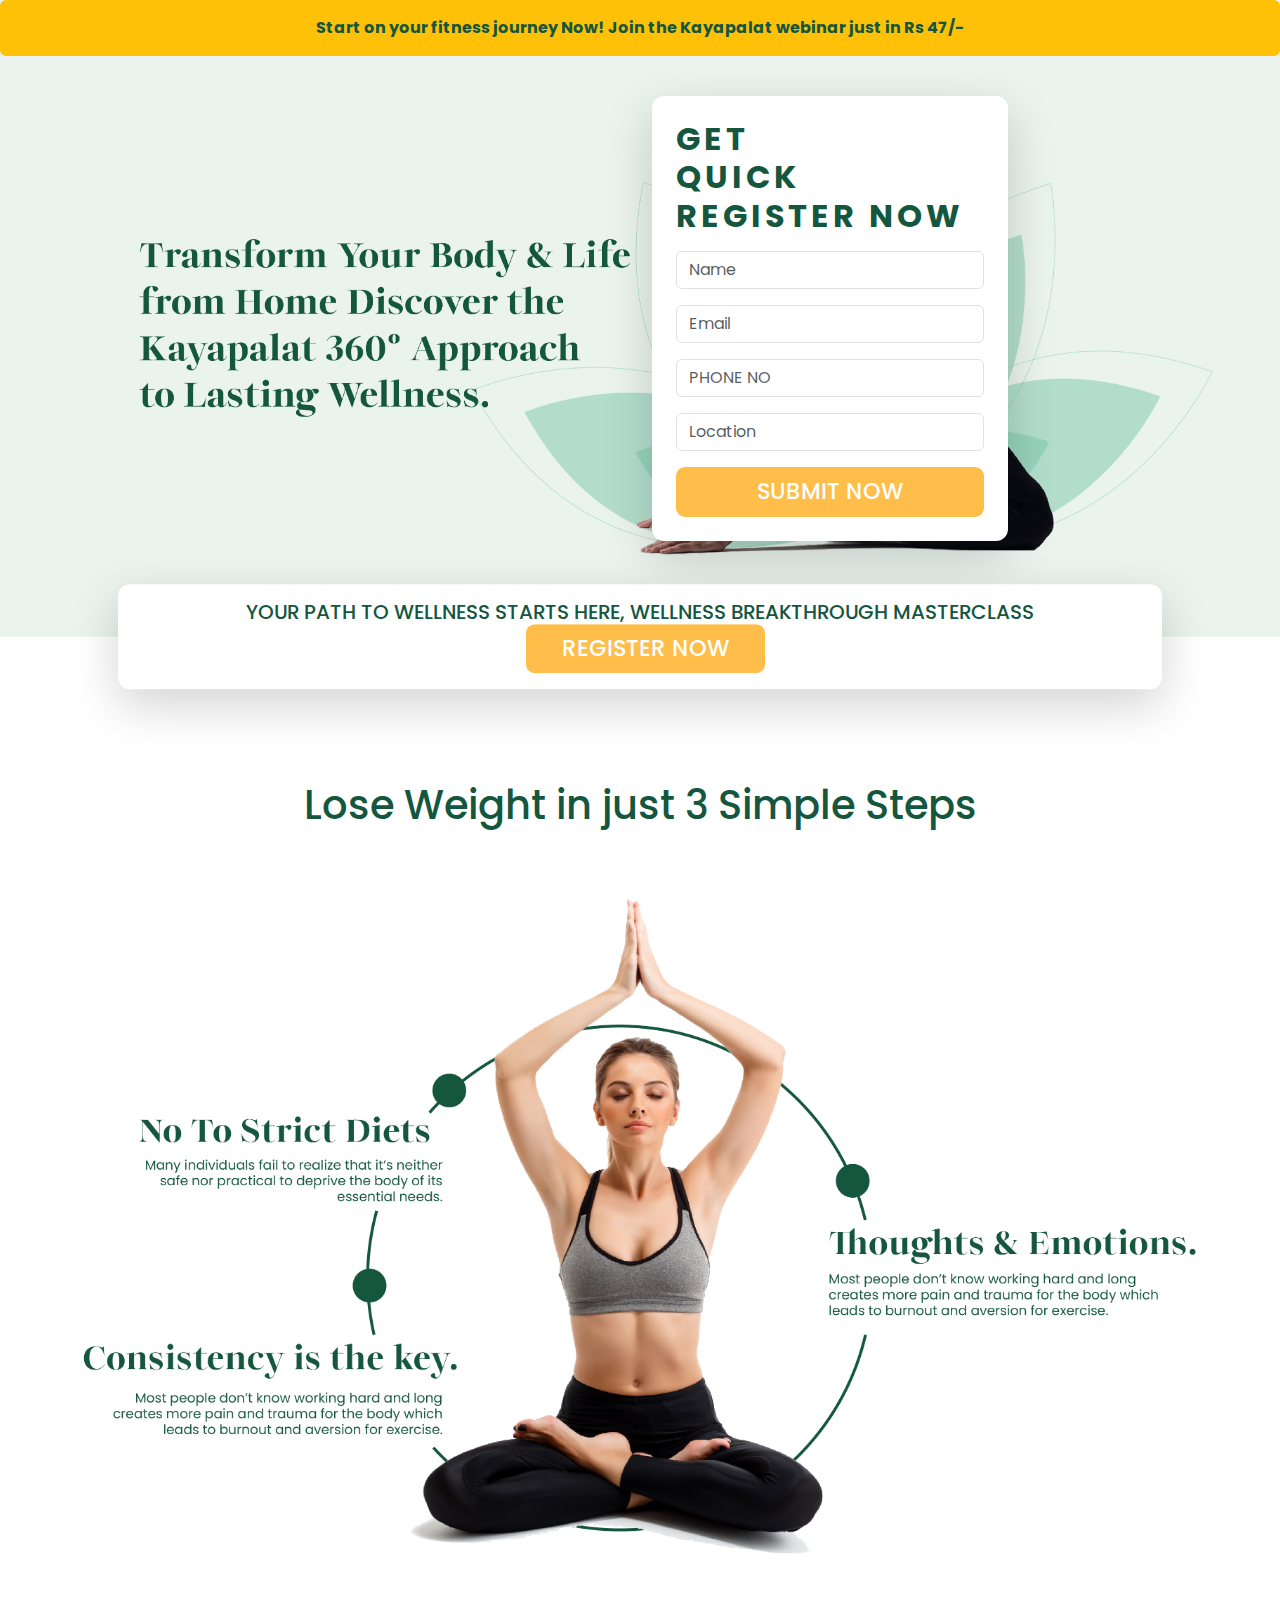
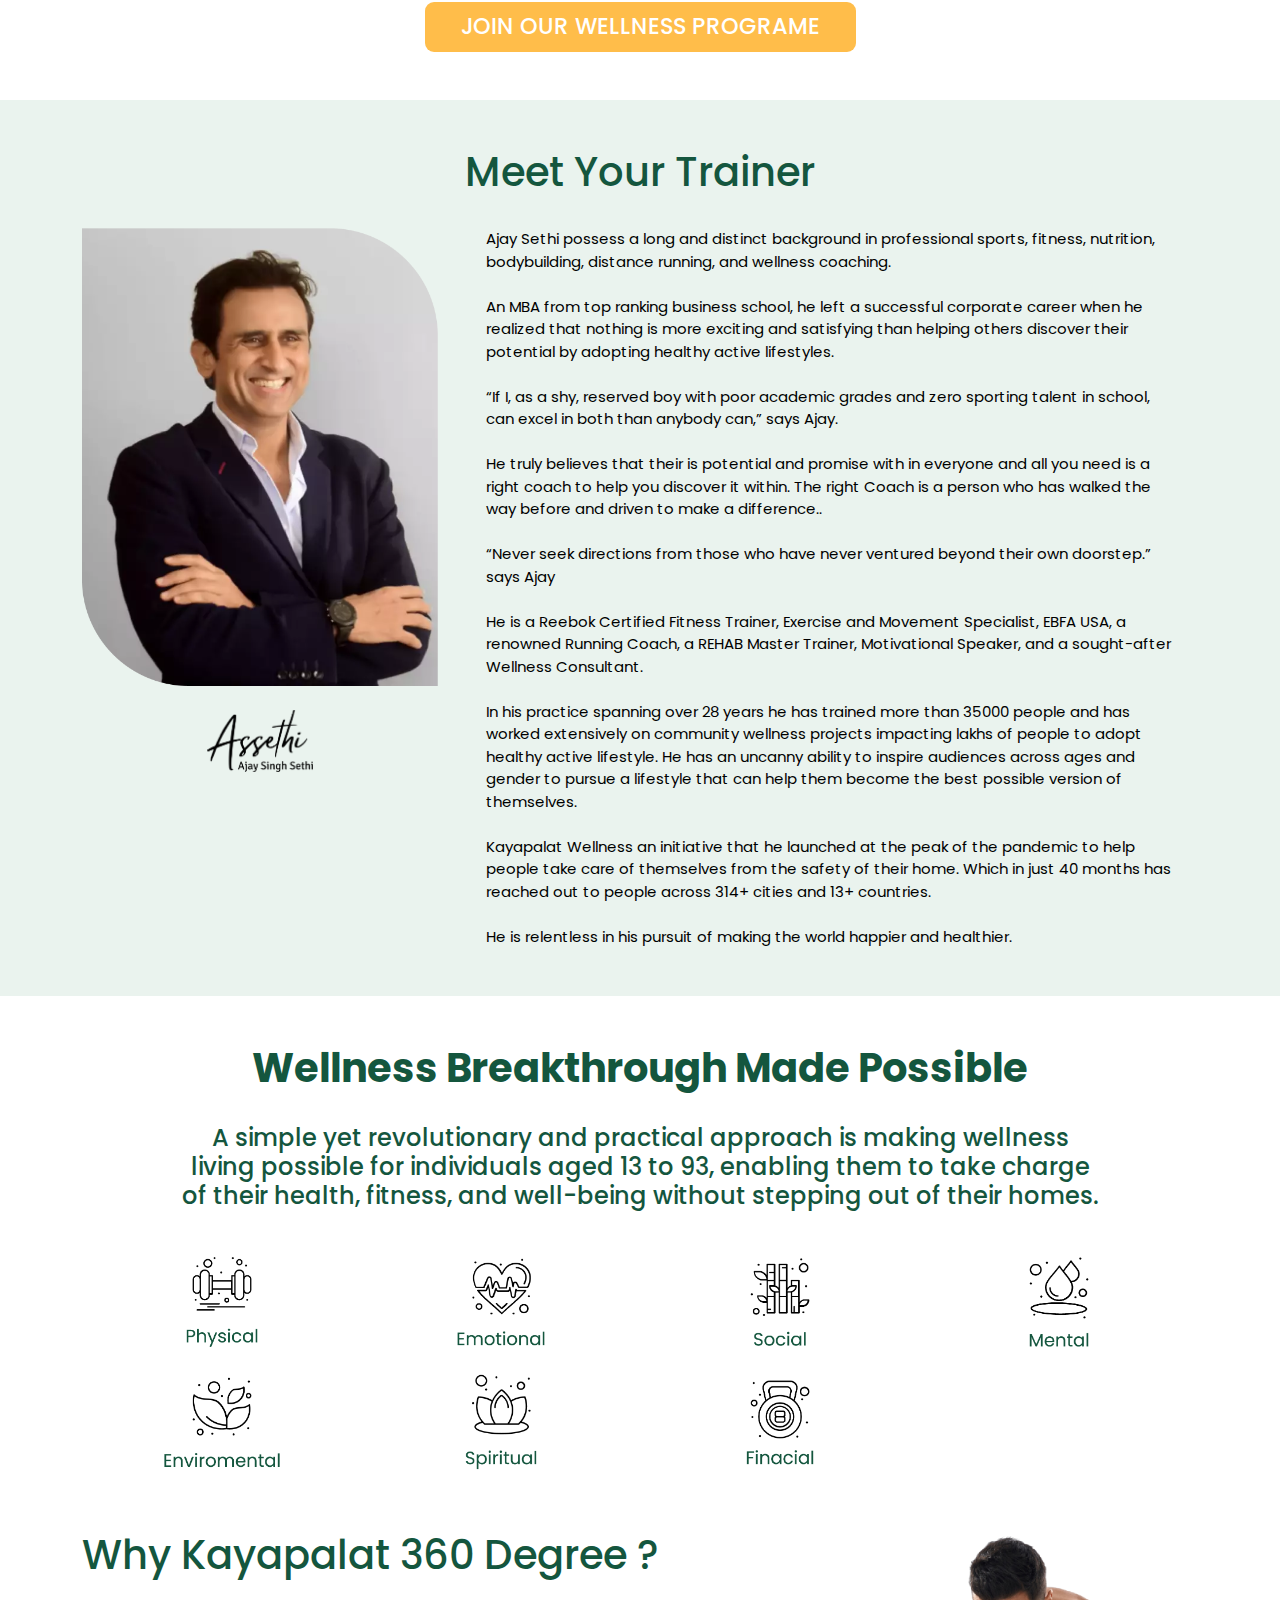
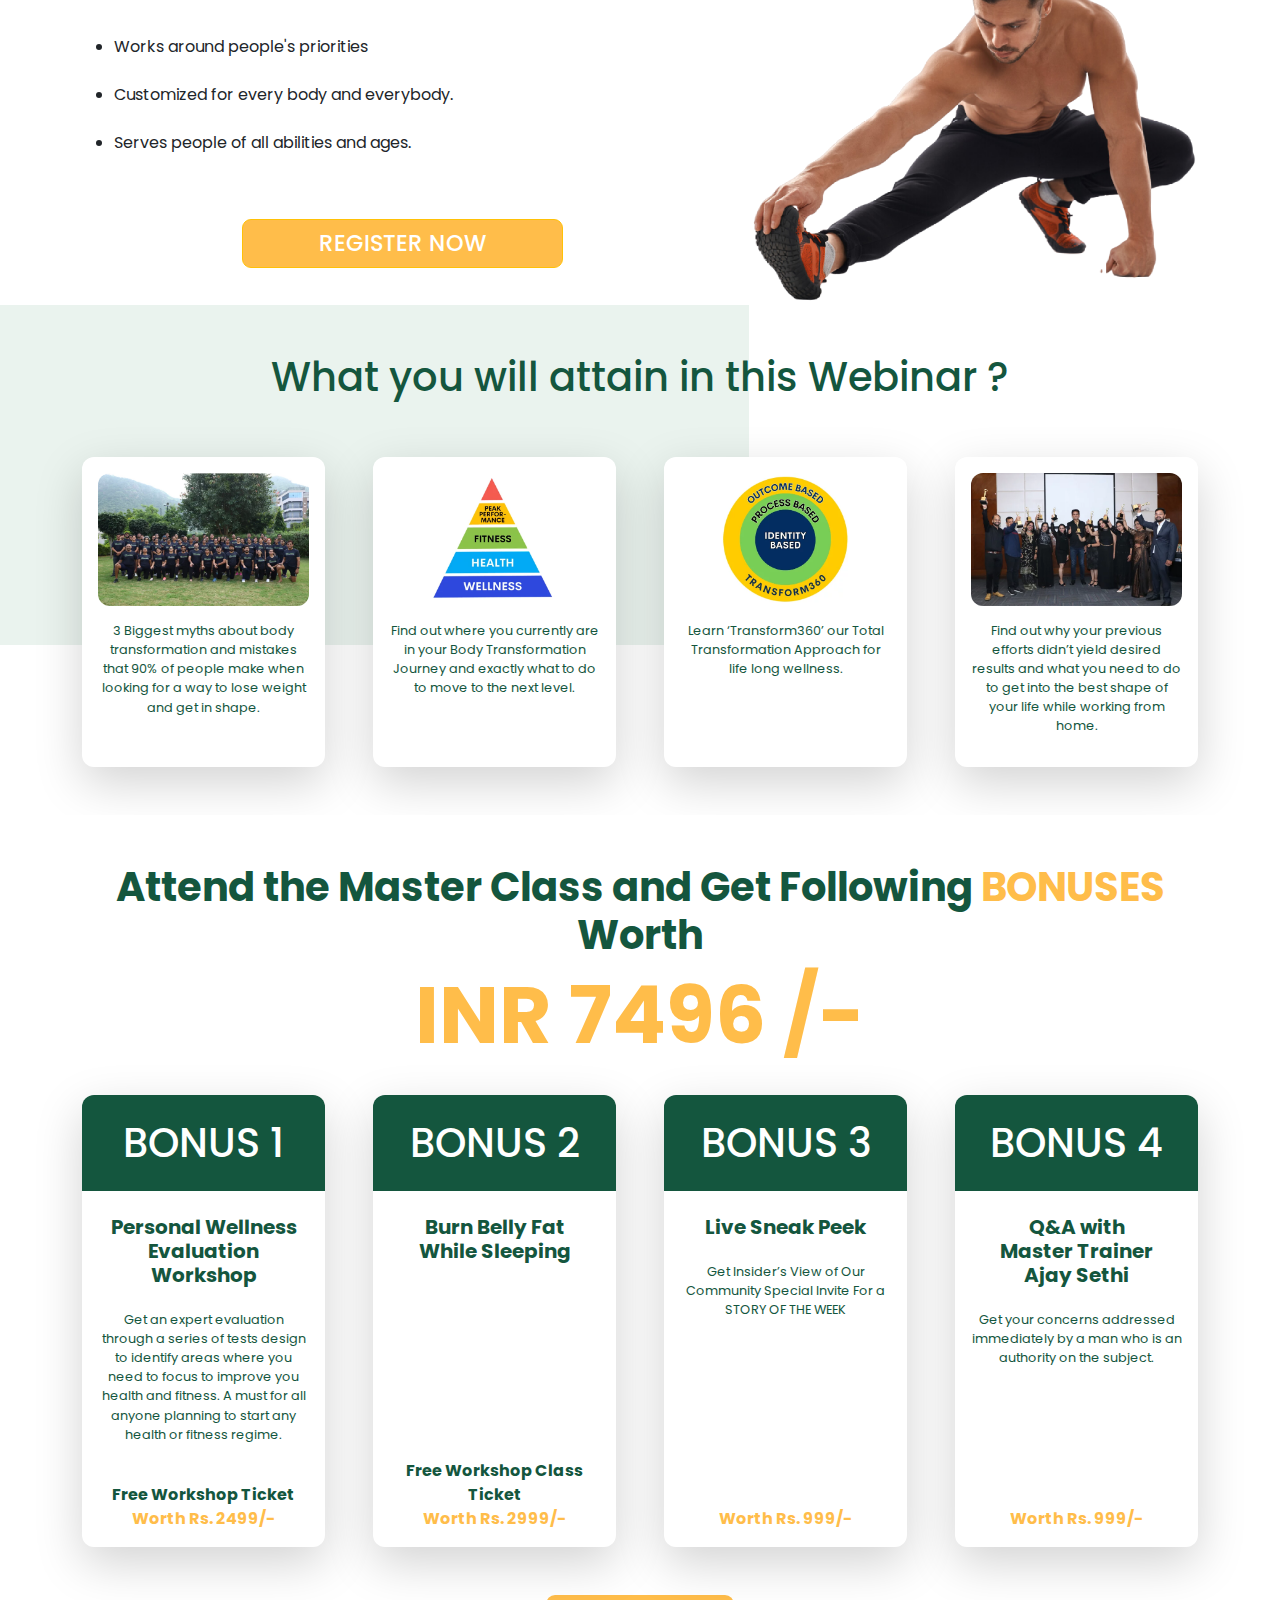
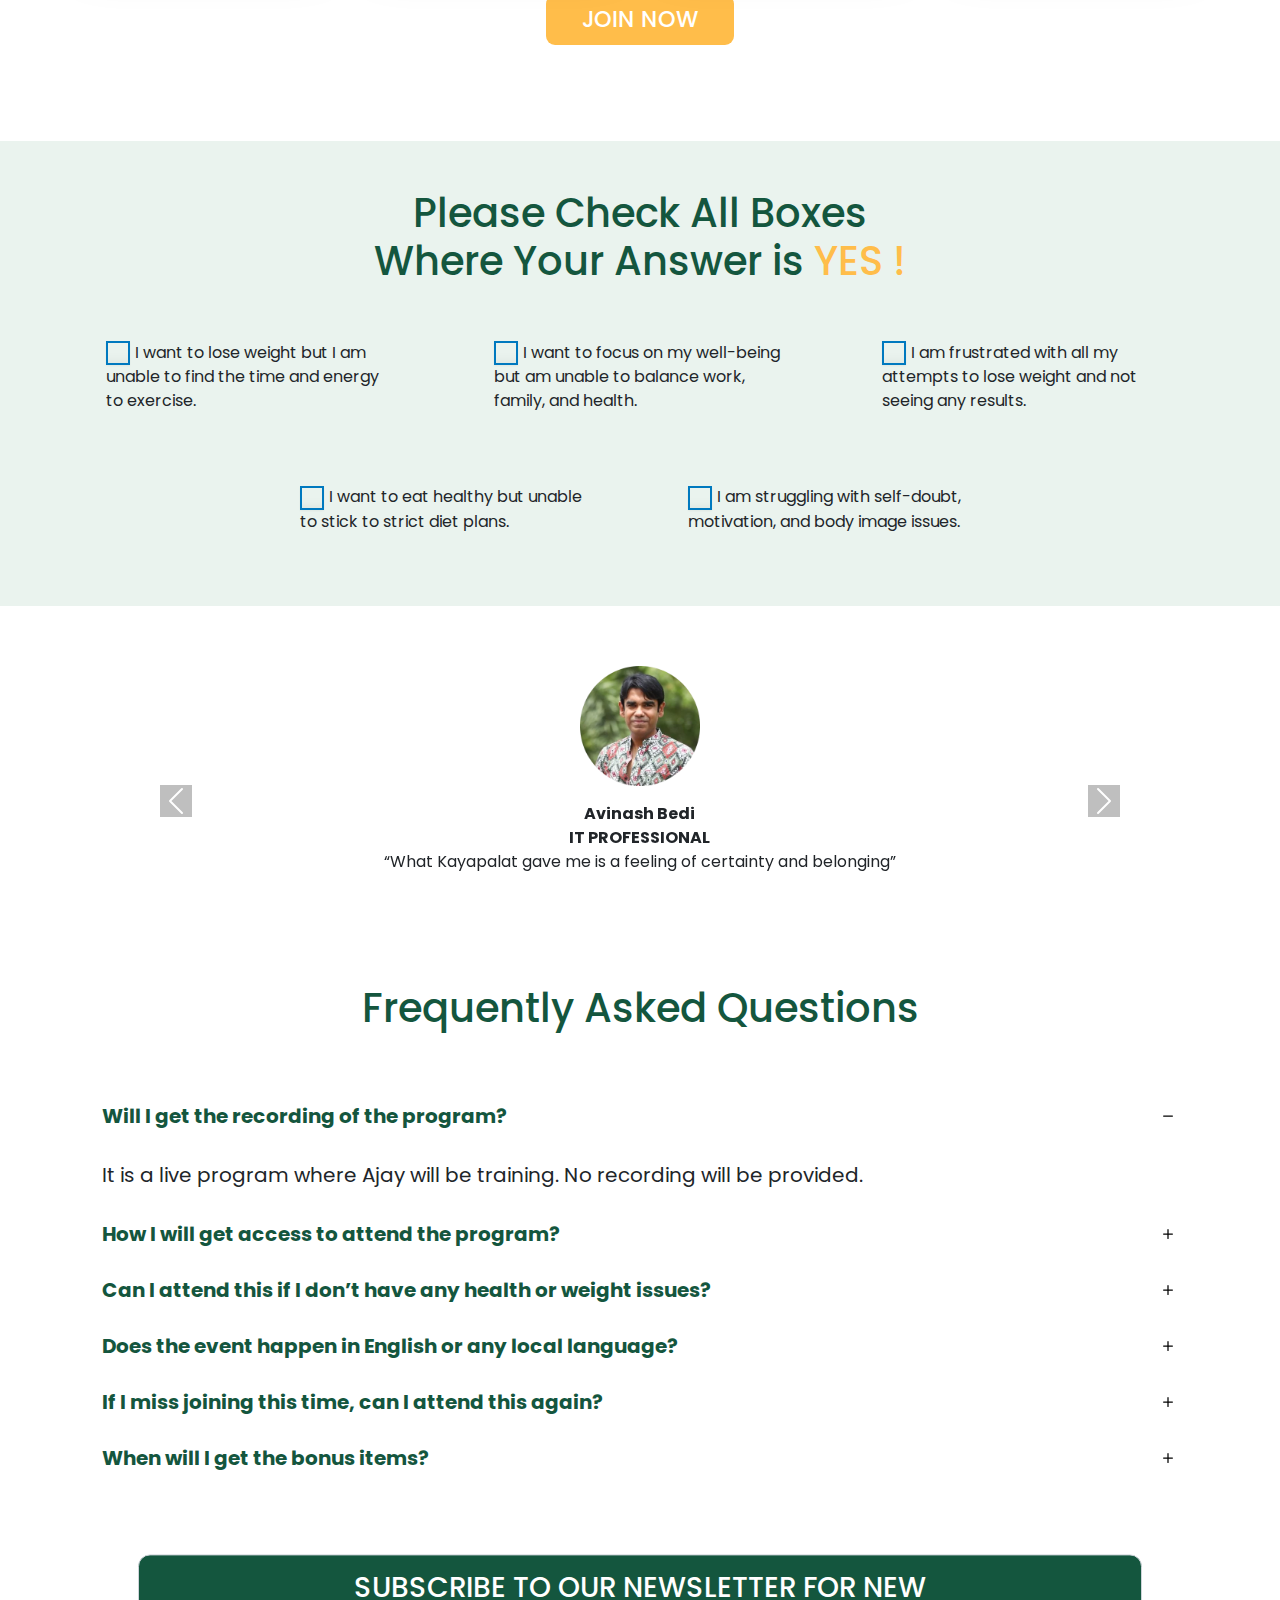
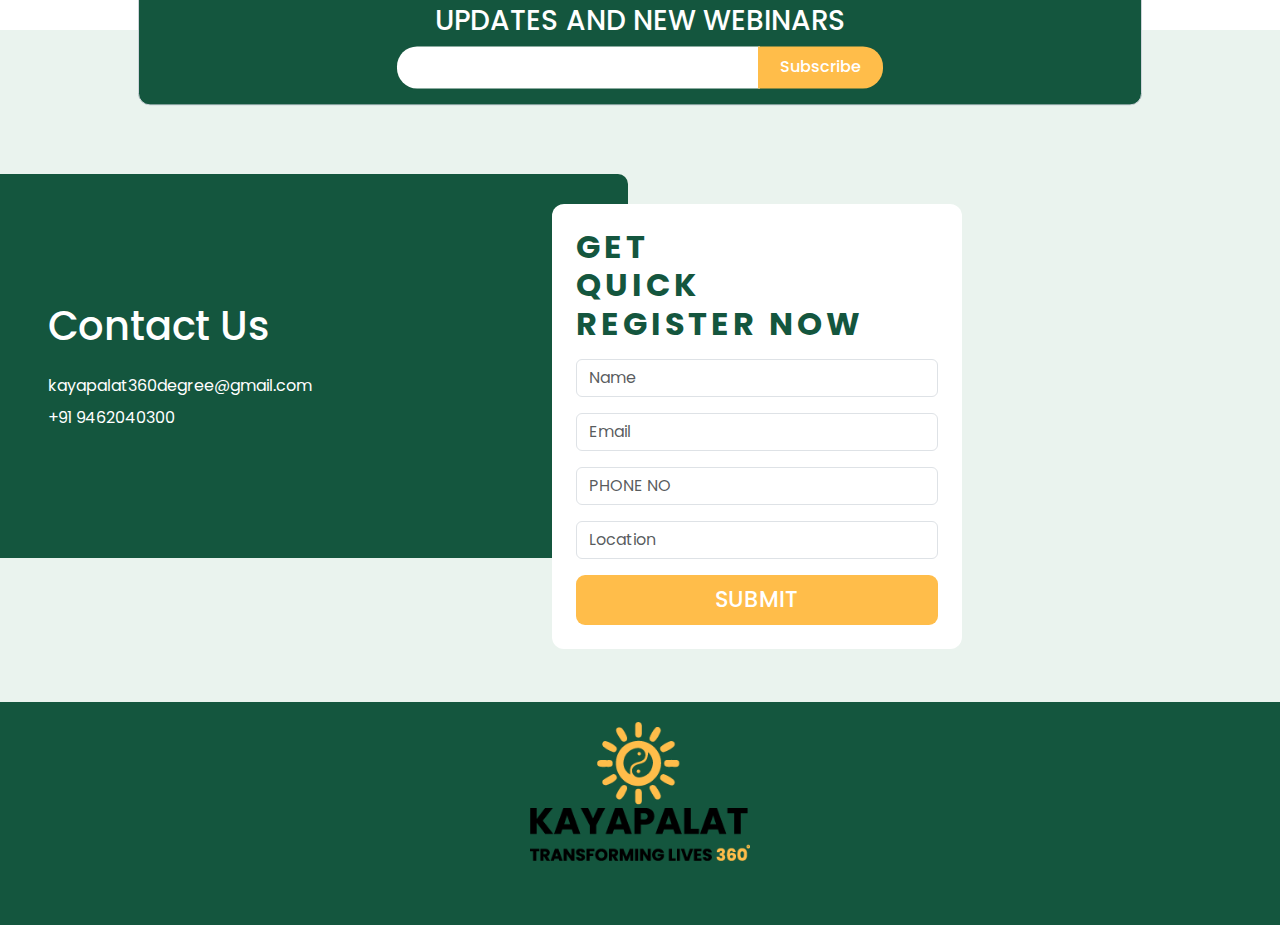
==== commit 406cf5c5: "17" ====
--- a/registration.html
+++ b/registration.html
@@ -66,7 +66,7 @@
 	                    		<input type="email" class="form-control mt-3" name="Email" placeholder="Email" required>
 	                    		<input type="number" class="form-control mt-3" name="Mobile" placeholder="PHONE NO" required>
 	                    		<input type="text" class="form-control mt-3" name="Location" placeholder="Location" required>
-	                    		<button  type="submit" class="btn w-100 text-white mt-3 text-uppercase">Pay Now</button>
+	                    		<button  type="submit" class="btn w-100 text-white mt-3 text-uppercase">Submit Now</button>
 	                    	</div>
 	                    </form>
 					</div>
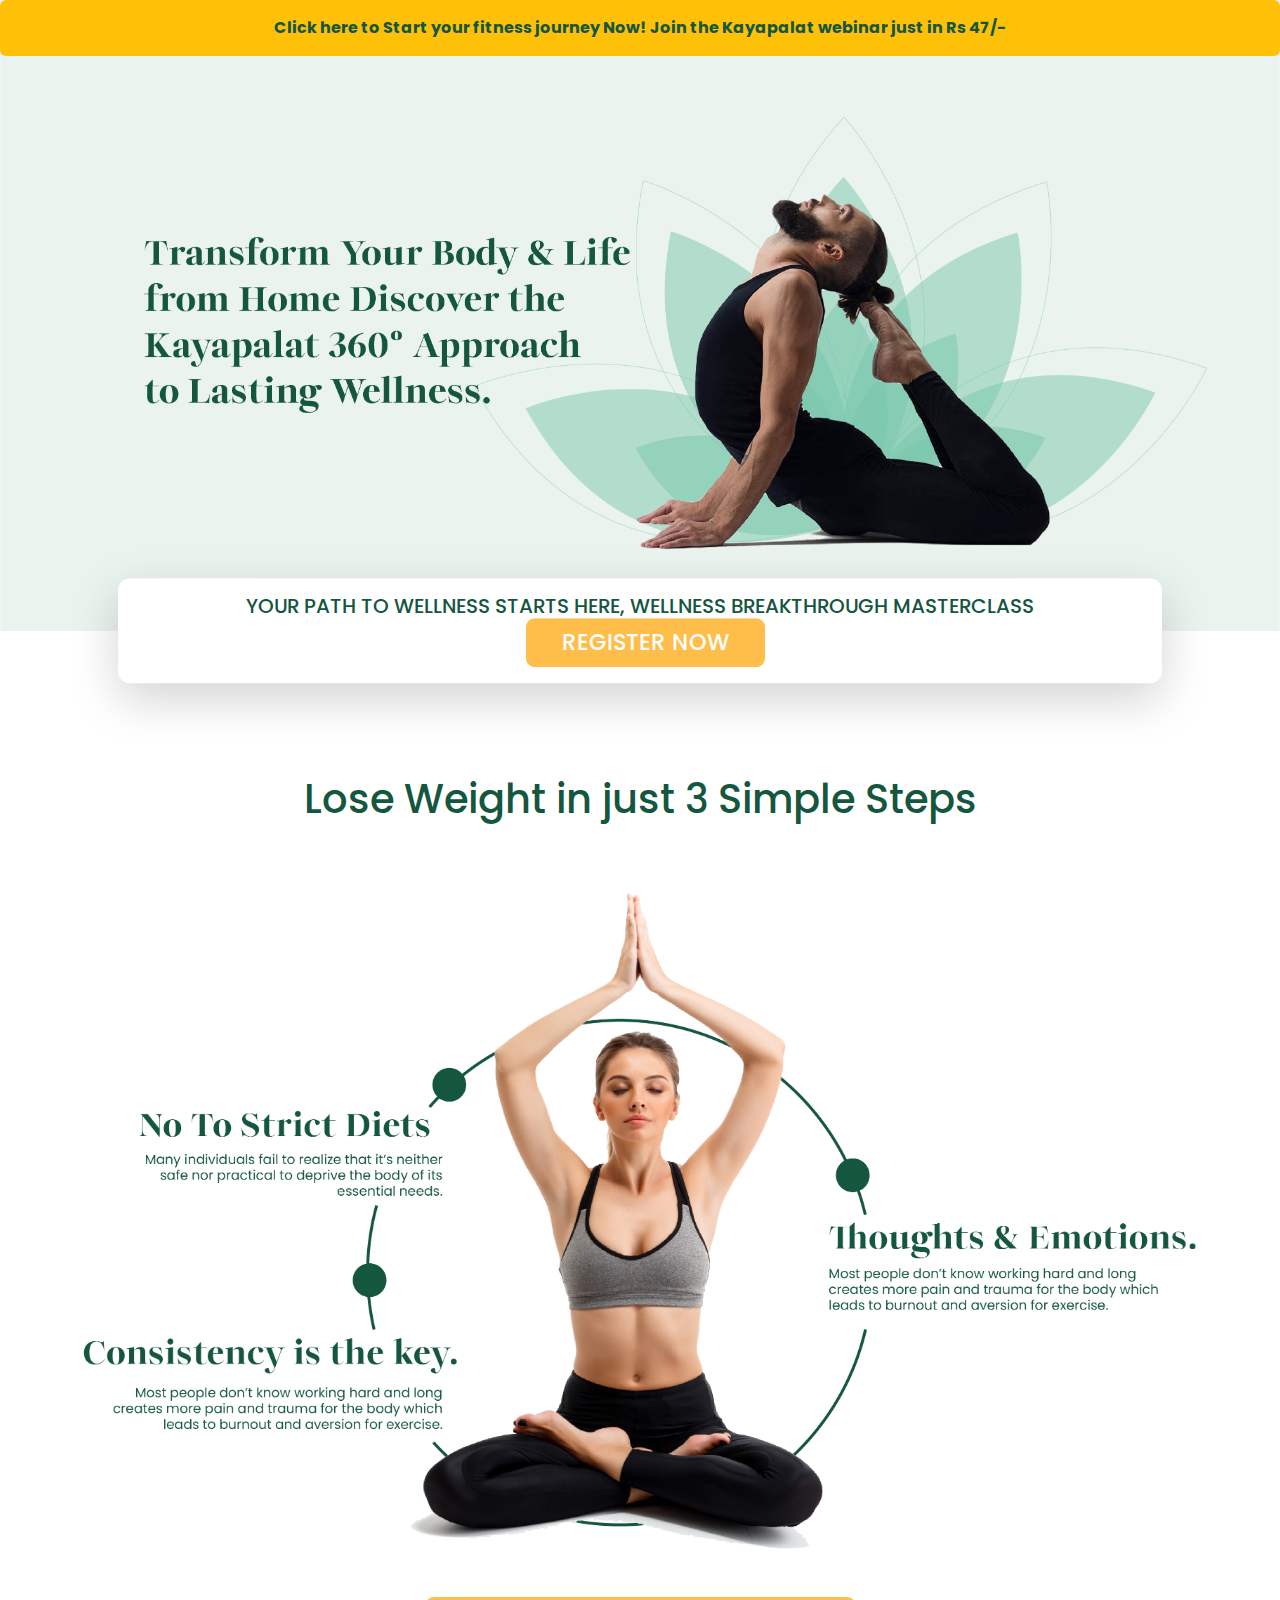
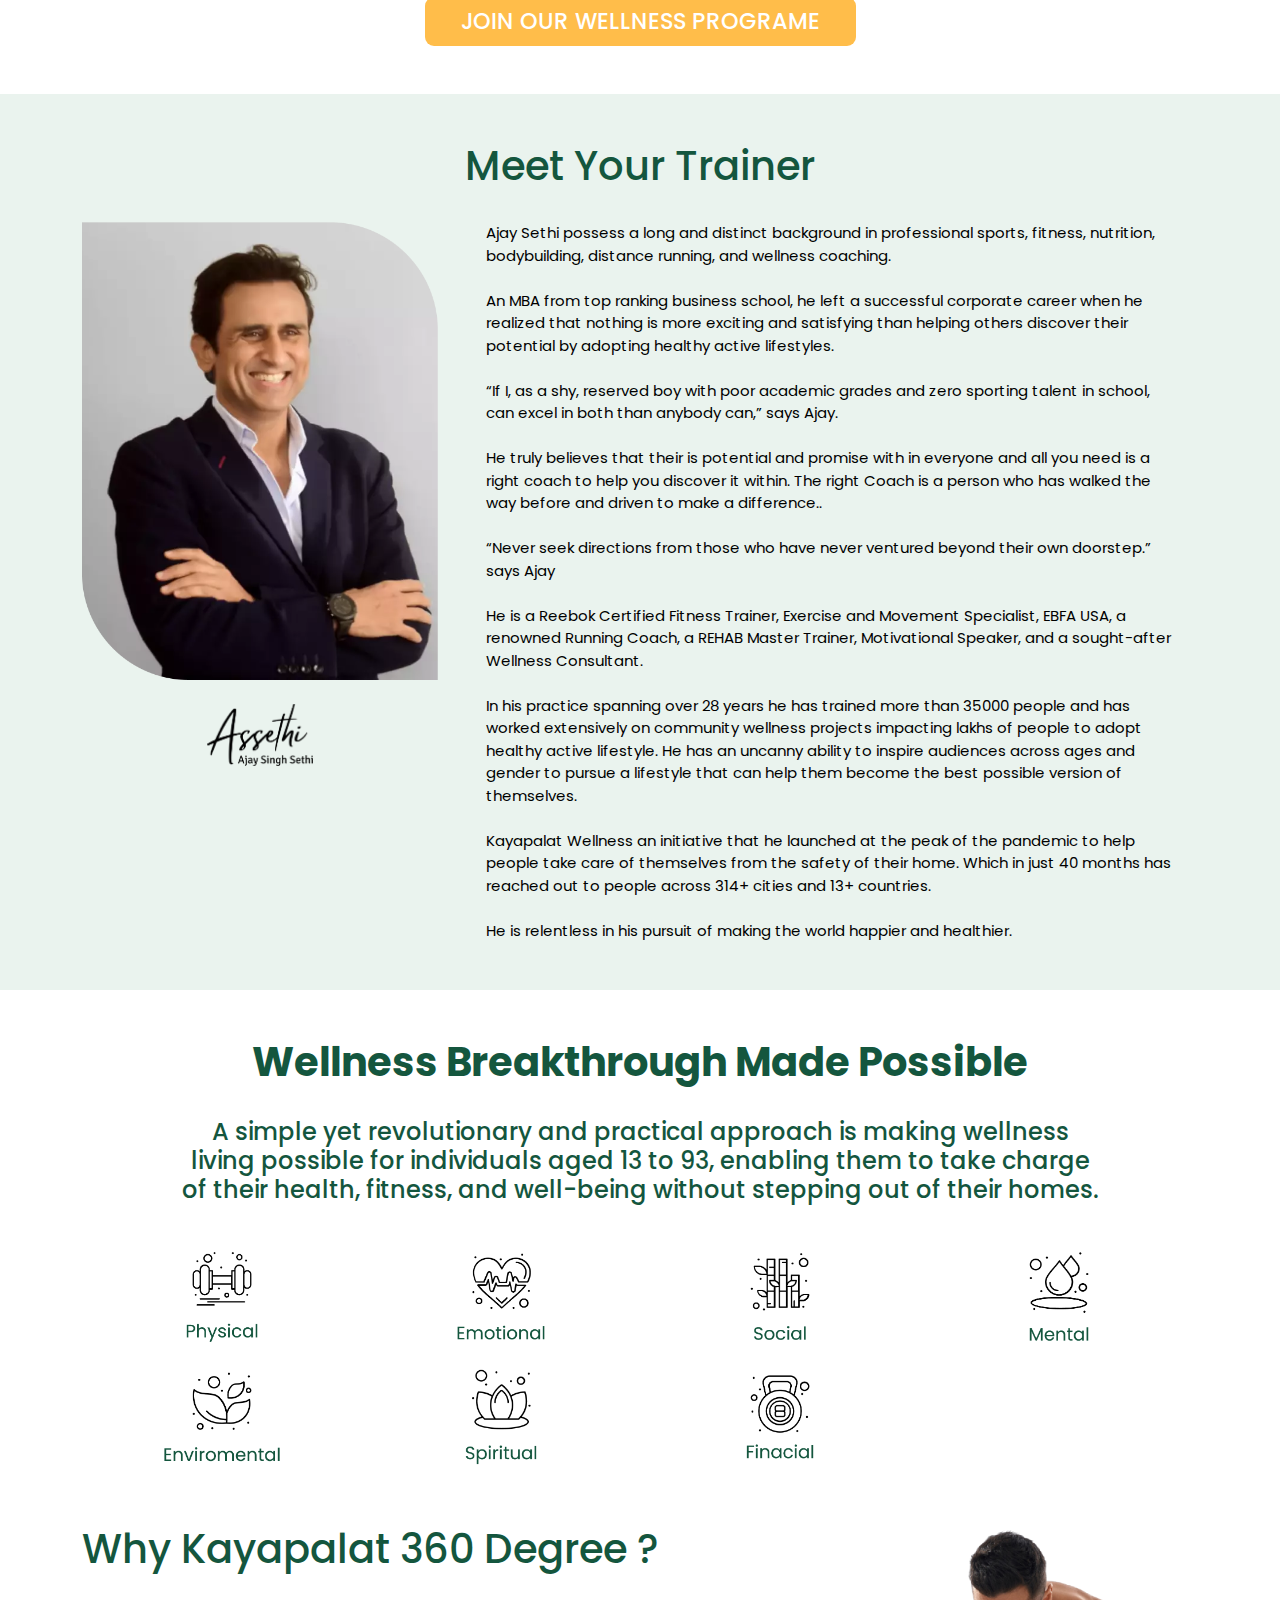
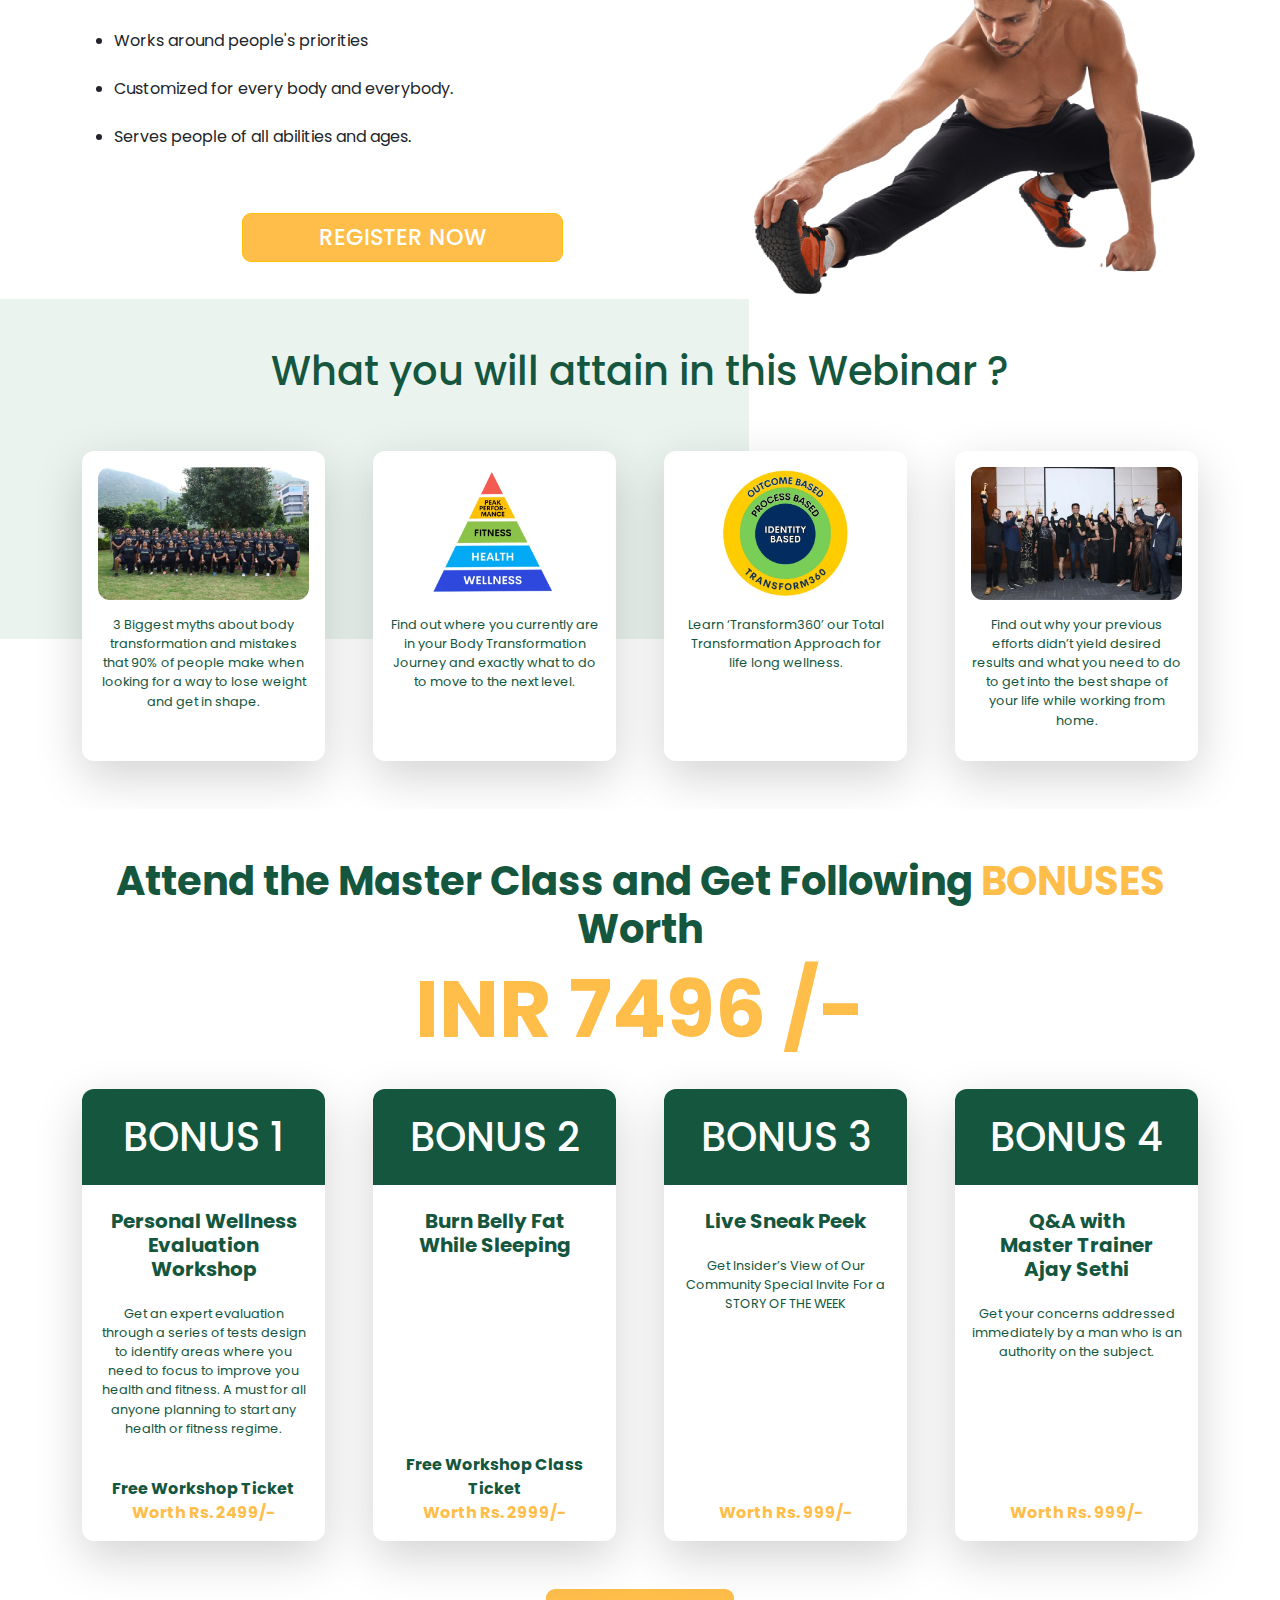
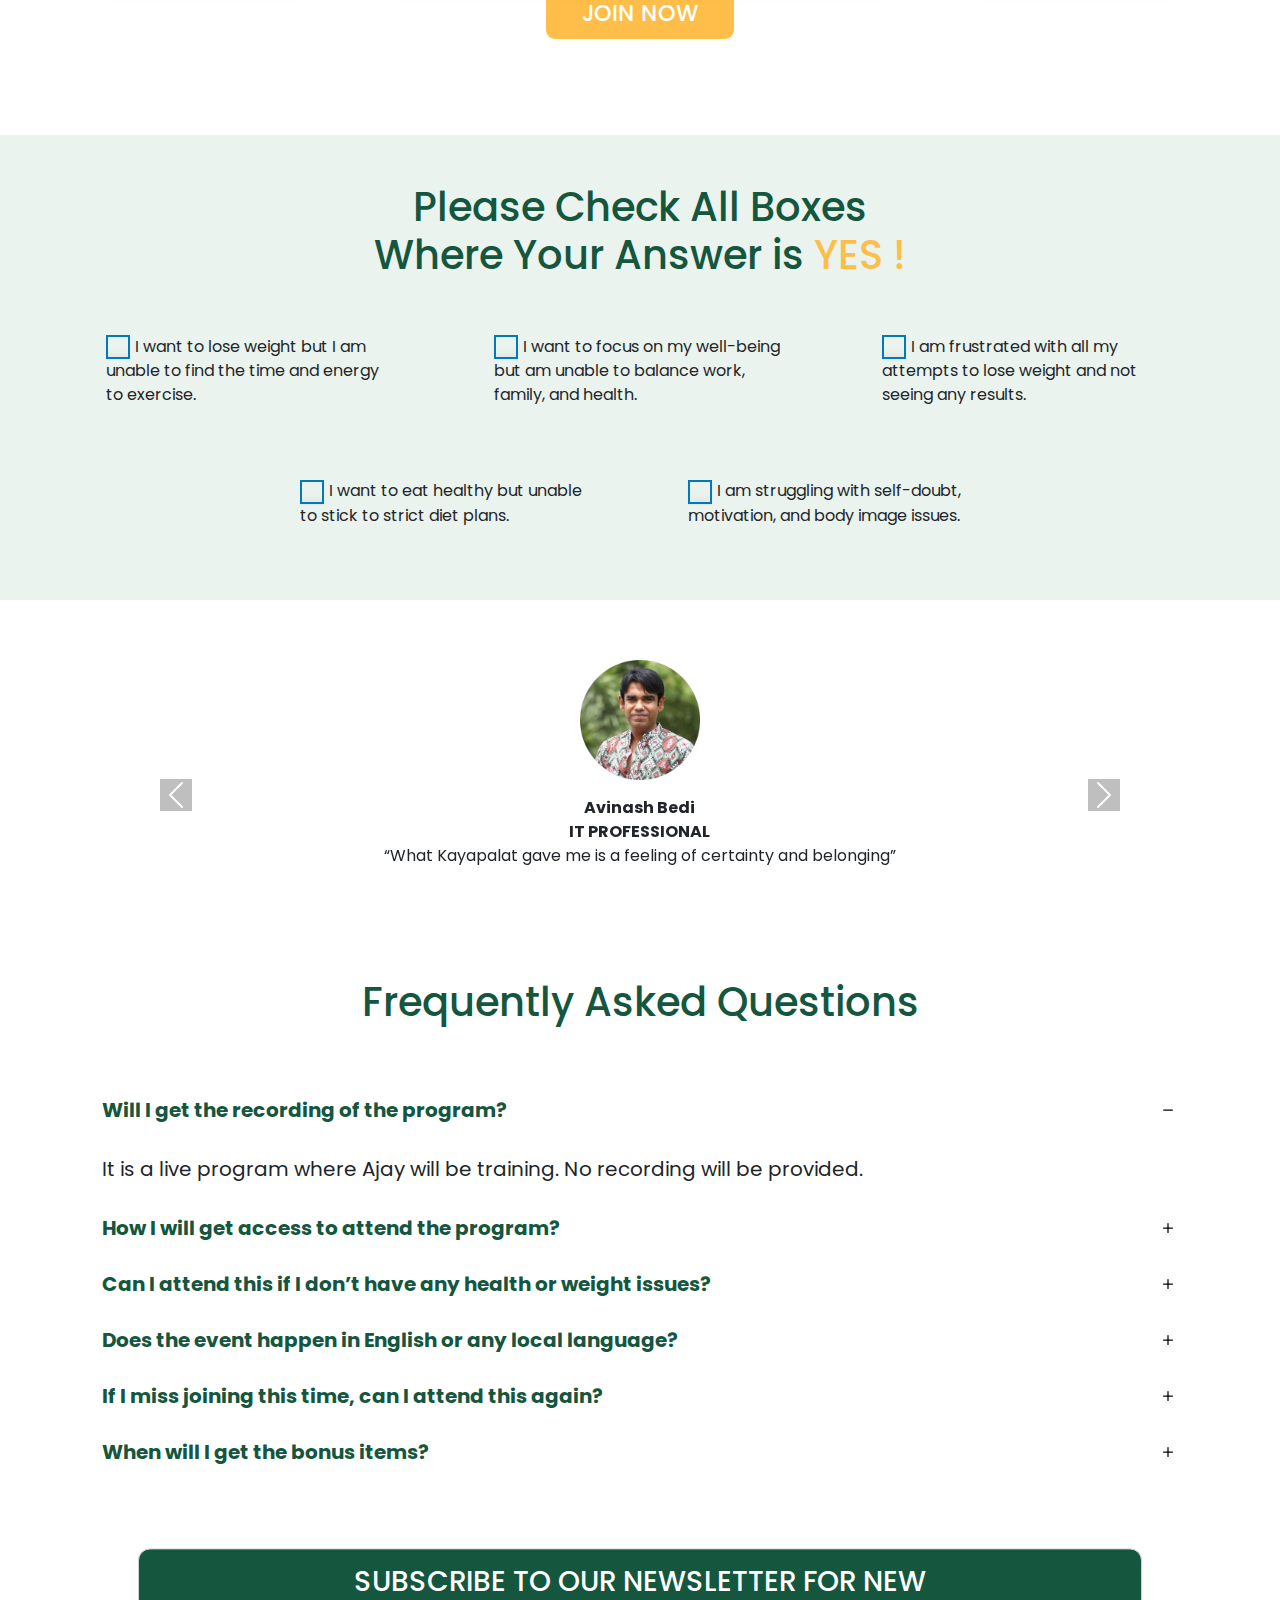
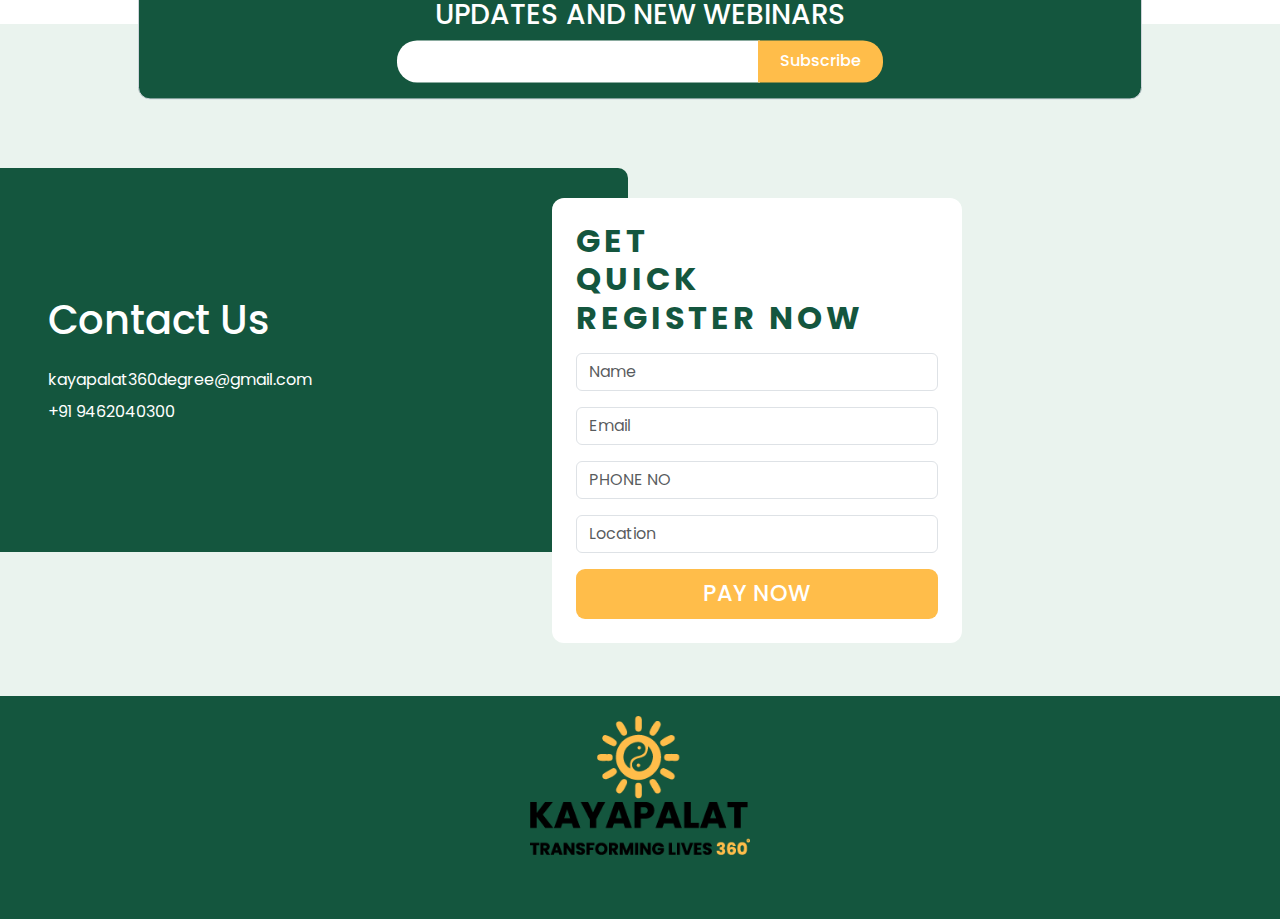
==== commit d3d8e359: "4" ====
--- a/registration.html
+++ b/registration.html
@@ -50,10 +50,10 @@
 <section>
 	<!-- alert bar -->
 	<div class="alert bg-warning alert-non-dismissible fade show mb-0 font-weight-bold fixed-top border-none" role="alert" align="center">
-	    <a class="text-green text-decoration-none" href="https://cosmofeed.com/vp/659bb8ab4c5f95001e321b8c">Start on your fitness journey Now! Join the Kayapalat webinar just in Rs 47/-</a>
+	    <a class="text-green text-decoration-none" href="#contact-us">Click here to Start your fitness journey Now! Join the Kayapalat webinar just in Rs 47/-</a>
 	</div>
 	<!-- navbar -->
-	<div class="py-5 bg-landing">
+	<!-- <div class="py-5 bg-landing">
 		<div class="container">
 			<div class="row py-5">
 				<div class="col-12 col-md-6"></div>
@@ -73,8 +73,9 @@
 				</div>
 			</div>
 		</div>
-	</div>	
+	</div>	 -->
 	<!--  -->
+	<img src="assets/Asset12.png" class="pb-0" width="100%">
 	<div class="d-none d-md-block container px-md-5 position-absolute start-50 translate-middle">
 	    <div class="card bg-white px-5 pb-2 pt-3 text-green d-flex shadow shadow-lg border-none br-12" align="center">
 	        <h5 class="mob-font-10">YOUR PATH TO WELLNESS STARTS HERE, WELLNESS BREAKTHROUGH MASTERCLASS <span class="ml-4"><a href="#contact-us" class="btn text-white mob-font-10 mt-md-0 mt-2 ml-10px">REGISTER NOW</a></span> </h5>
@@ -248,7 +249,7 @@
 	        </div>
 	    </div>
 	    <div class="py-5" align="center">
-	        <a class="btn text-white" href="https://cosmofeed.com/vp/659bb8ab4c5f95001e321b8c">JOIN NOW</a>
+	        <a class="btn text-white" href="#contact-us">JOIN NOW</a>
 	    </div>
 	</div>
 	<!-- Gallery -->
@@ -478,7 +479,7 @@
 	                    		<input type="email" class="form-control mt-3" name="Email" placeholder="Email" required>
 	                    		<input type="number" class="form-control mt-3" name="Mobile" placeholder="PHONE NO" required>
 	                    		<input type="text" class="form-control mt-3" name="Location" placeholder="Location" required>
-	                    		<button  type="submit" class="btn w-100 text-white mt-3 text-uppercase">Submit</button>
+	                    		<button  type="submit" class="btn w-100 text-white mt-3 text-uppercase">Pay Now</button>
 	                    	</div>
 	                    </form>
 	                </div>
@@ -494,7 +495,7 @@
 <!-- Floating button -->
 <section class="fixed-bottom d-block d-md-none">
 	<div class="bg-green w-100 py-2 px-3">
-		<a href="https://cosmofeed.com/vp/659bb8ab4c5f95001e321b8c" class="btn btn-success w-100">Register Now</a>
+		<a href="#contact-us" class="btn btn-success w-100">Register Now</a>
 	</div>
 </section>
 <!-- Floating card -->
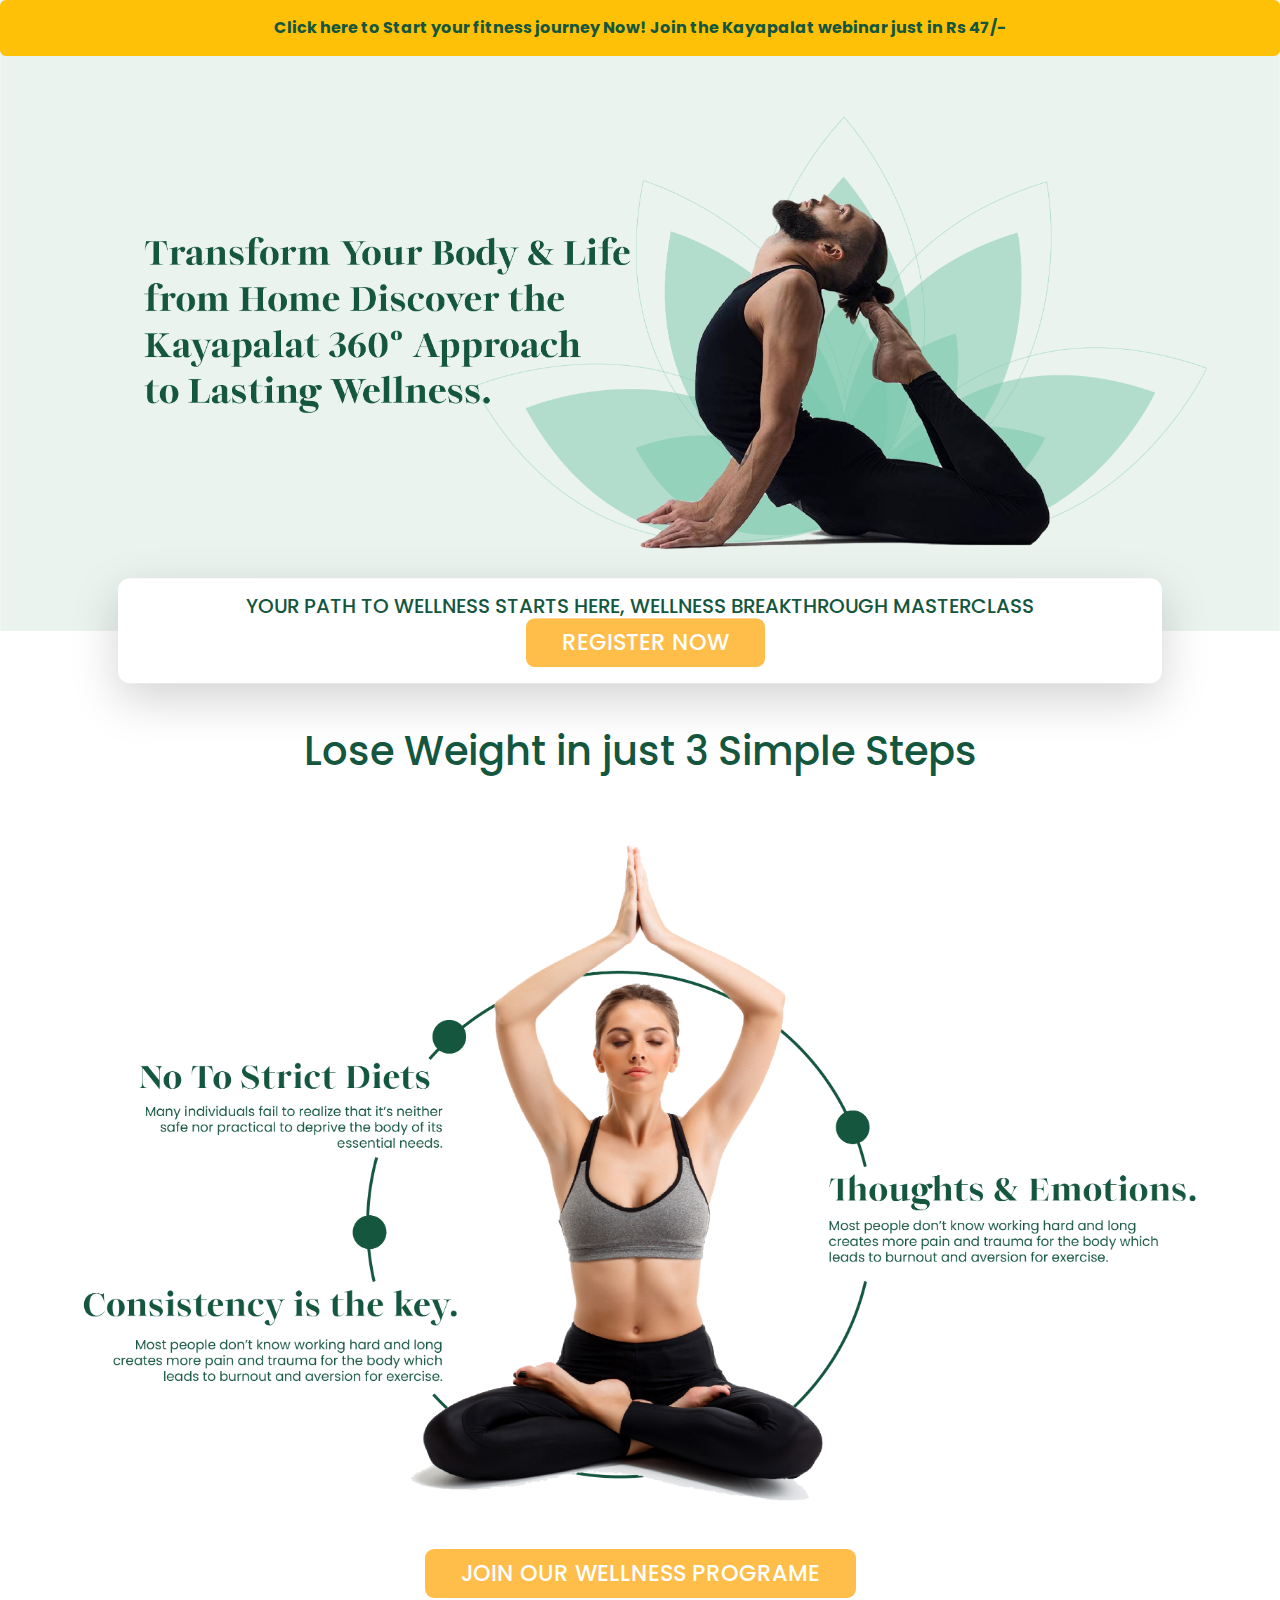
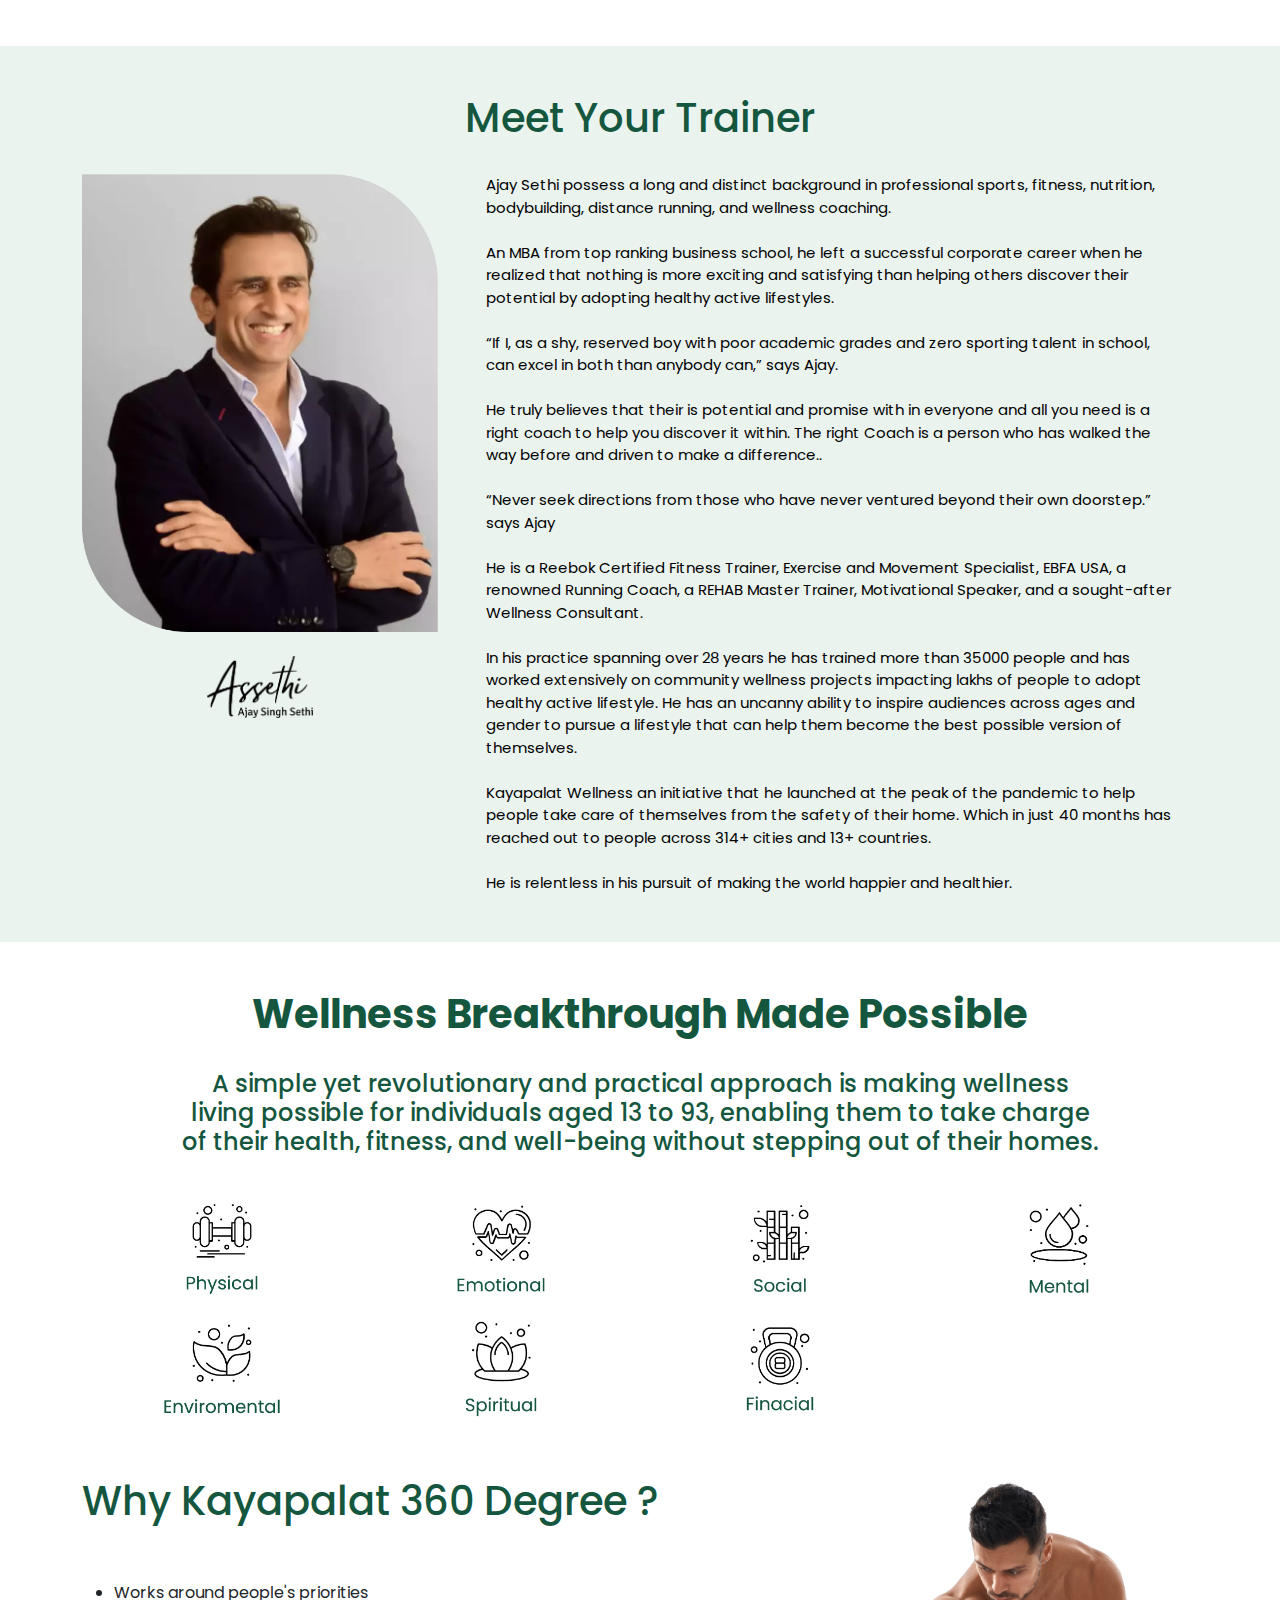
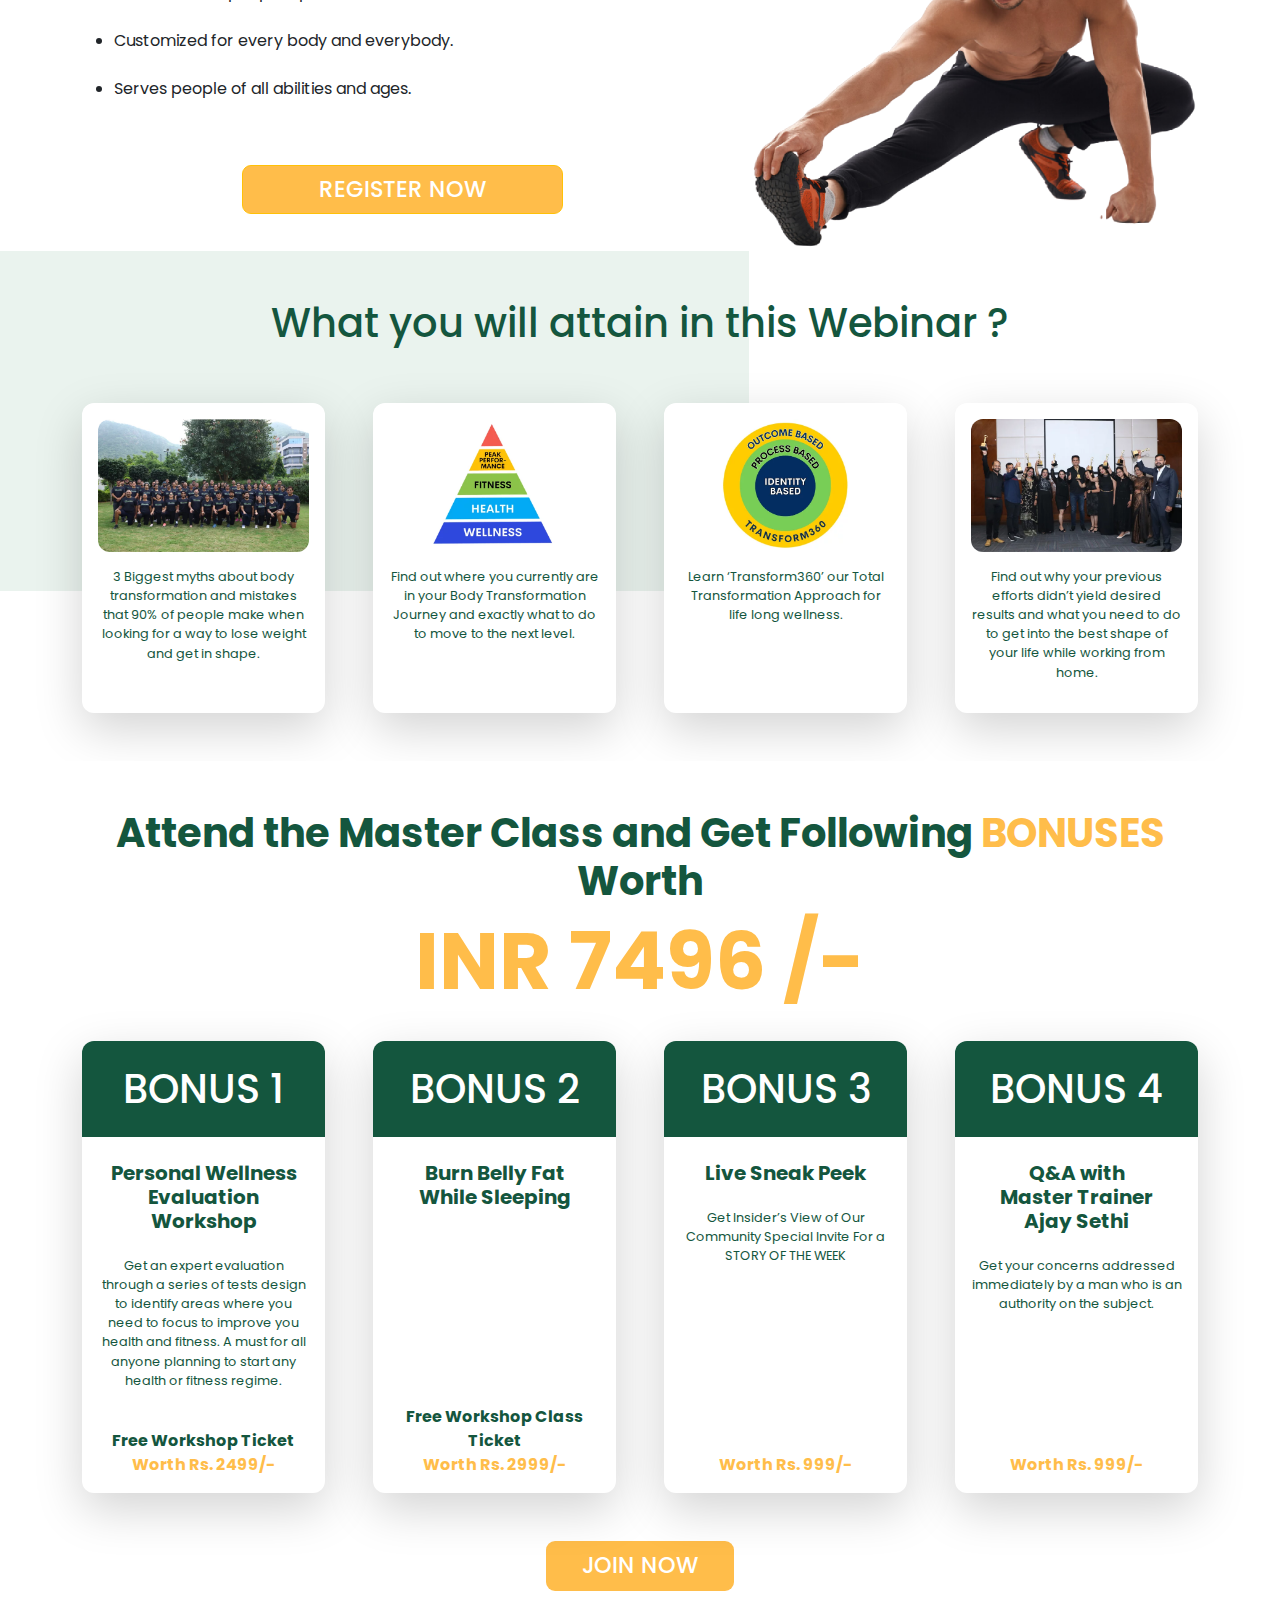
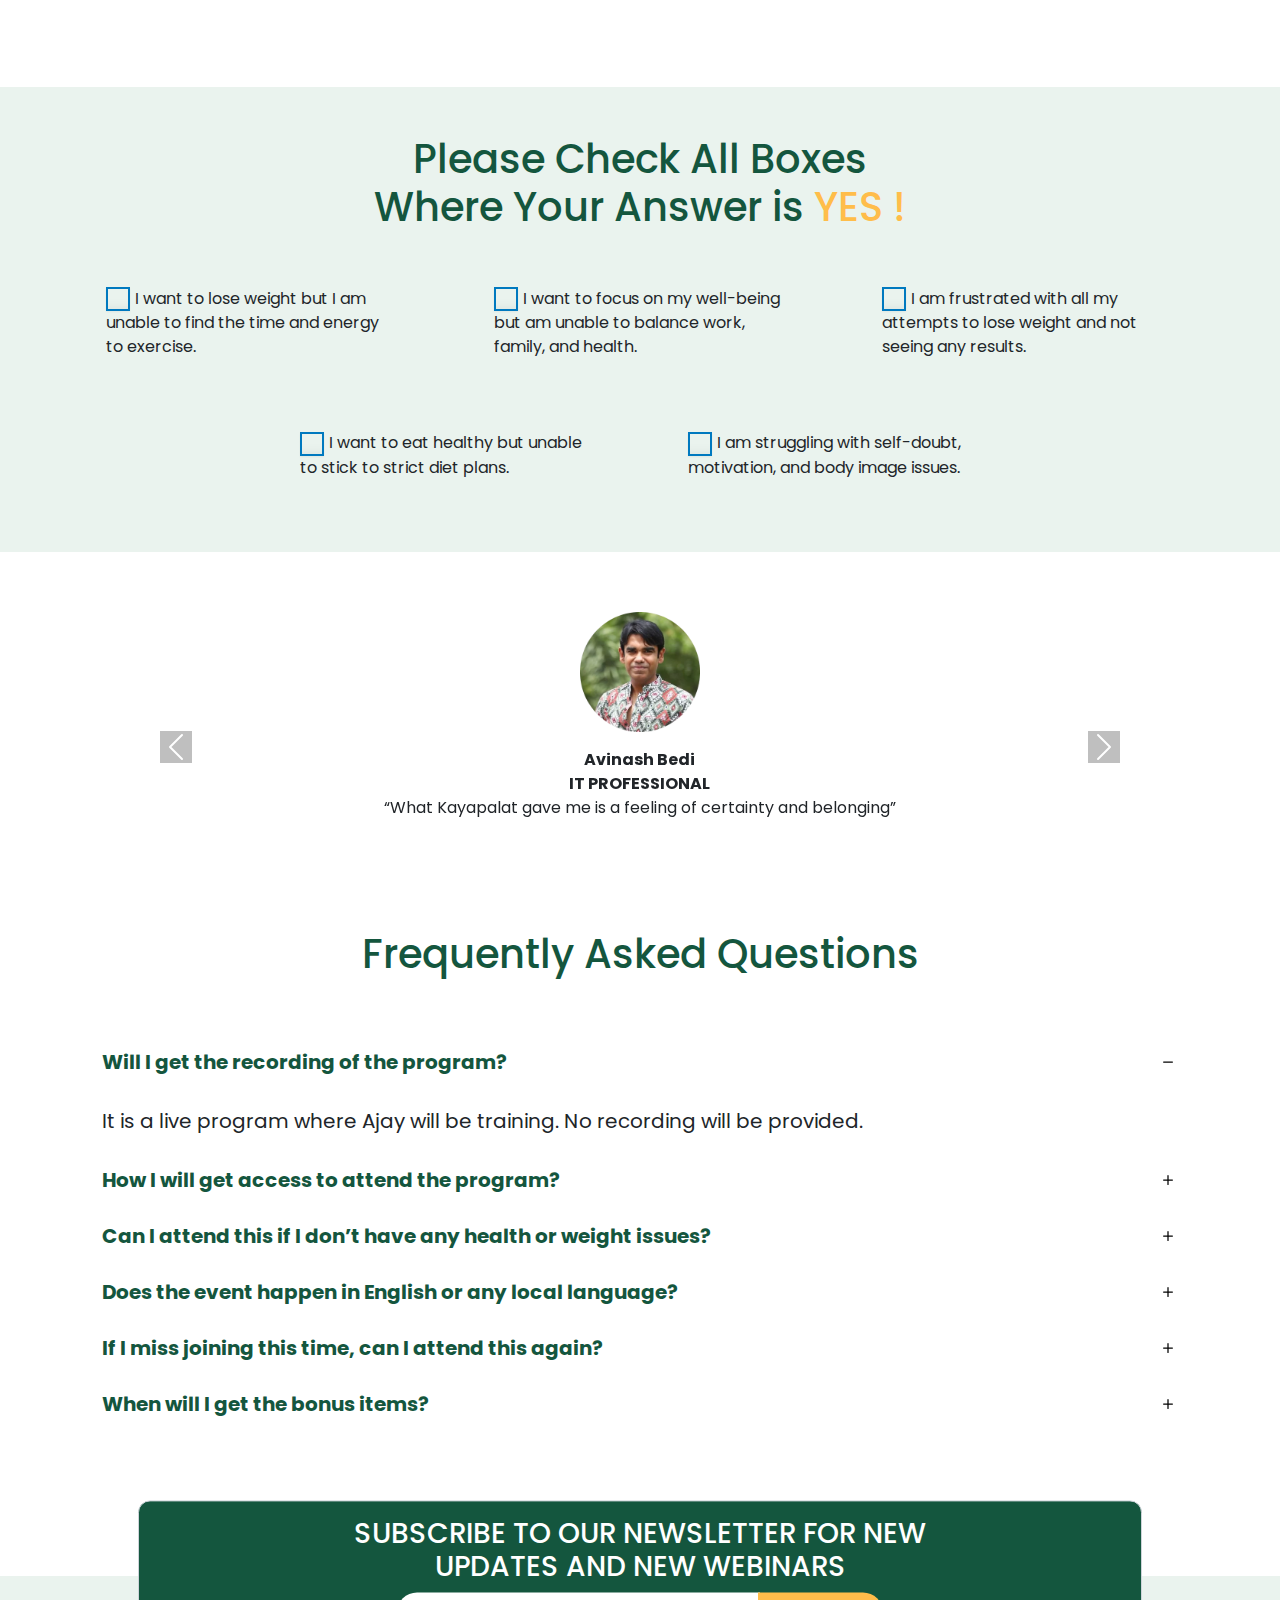
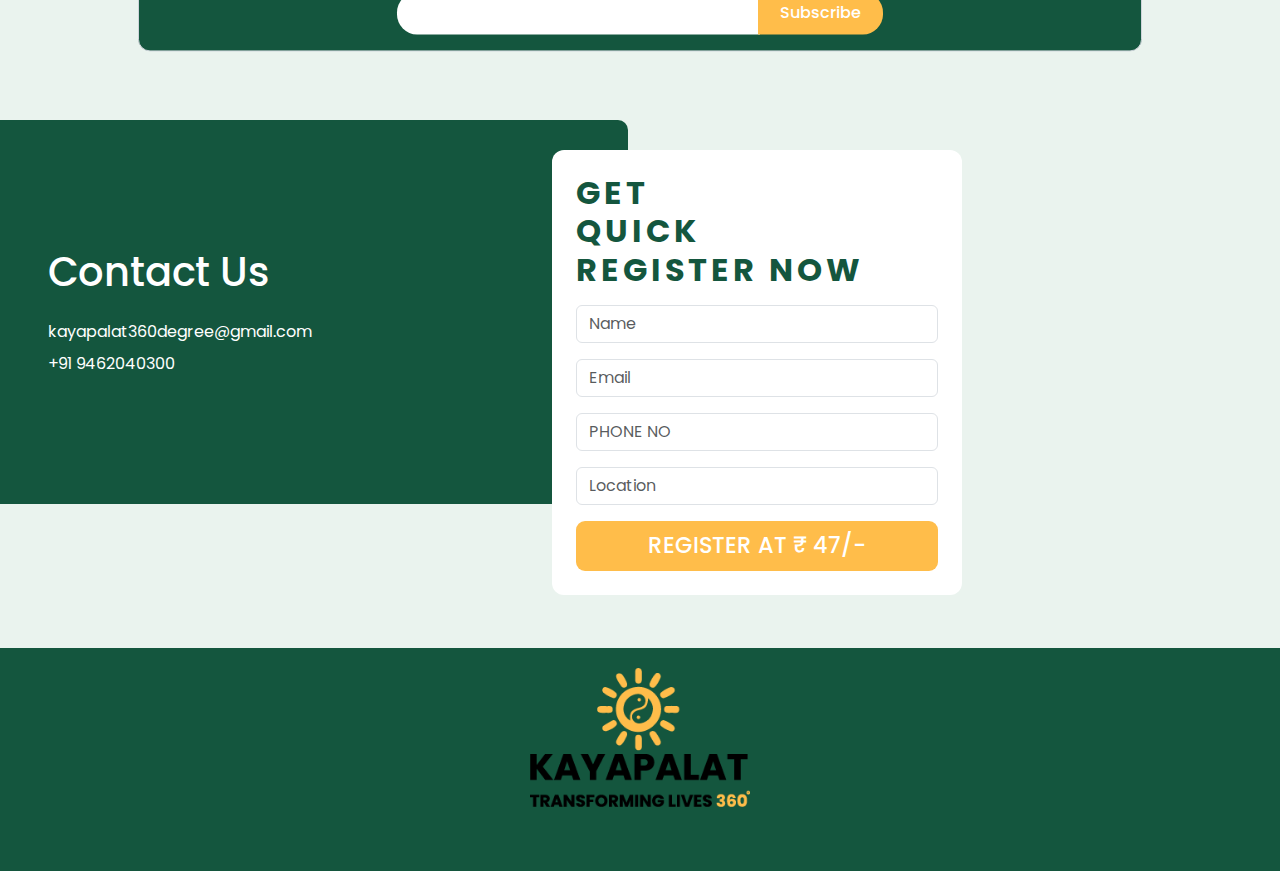
==== commit d779f76d: "29" ====
--- a/registration.html
+++ b/registration.html
@@ -44,13 +44,18 @@
 	        }
 	    }
     </script>
+    <script>
+	    function triggerFacebookPixel() {
+	        fbq('track', 'PageView');
+	    }
+	</script>
 </head>
 <body>
 
 <section>
 	<!-- alert bar -->
 	<div class="alert bg-warning alert-non-dismissible fade show mb-0 font-weight-bold fixed-top border-none" role="alert" align="center">
-	    <a class="text-green text-decoration-none" href="#contact-us">Click here to Start your fitness journey Now! Join the Kayapalat webinar just in Rs 47/-</a>
+	    <a class="text-green text-decoration-none" href="https://cosmofeed.com/vp/657ed3ccf42d8d001d46ea8a">Click here to Start your fitness journey Now! Join the Kayapalat webinar just in Rs 47/-</a>
 	</div>
 	<!-- navbar -->
 	<!-- <div class="py-5 bg-landing">
@@ -75,17 +80,17 @@
 		</div>
 	</div>	 -->
 	<!--  -->
-	<img src="assets/Asset12.png" class="pb-0" width="100%">
+	<img src="assets/Asset12.png" class="pb-0 mobile-pt-15per" width="100%">
 	<div class="d-none d-md-block container px-md-5 position-absolute start-50 translate-middle">
 	    <div class="card bg-white px-5 pb-2 pt-3 text-green d-flex shadow shadow-lg border-none br-12" align="center">
-	        <h5 class="mob-font-10">YOUR PATH TO WELLNESS STARTS HERE, WELLNESS BREAKTHROUGH MASTERCLASS <span class="ml-4"><a href="#contact-us" class="btn text-white mob-font-10 mt-md-0 mt-2 ml-10px">REGISTER NOW</a></span> </h5>
+	        <h5 class="mob-font-10">YOUR PATH TO WELLNESS STARTS HERE, WELLNESS BREAKTHROUGH MASTERCLASS <span class="ml-4"><a href="https://cosmofeed.com/vp/657ed3ccf42d8d001d46ea8a" class="btn text-white mob-font-10 mt-md-0 mt-2 ml-10px">REGISTER NOW</a></span> </h5>
 	    </div>
 	</div>
-	<div class="container desktop-pt-6">
+	<div class="container pt-5">
 		<h1 class="text-green py-md-5 pt-3 pb-0" align="center">Lose Weight in just 3 Simple Steps</h1>
 		<img src="assets/yoga.png" width="100%">
 		<div class="py-5" align="center">
-			<a class="btn text-white mob-font-12" href="https://cosmofeed.com/vp/659bb8ab4c5f95001e321b8c">JOIN OUR WELLNESS PROGRAME</a>
+			<a class="btn text-white mob-font-12" href="https://cosmofeed.com/vp/657ed3ccf42d8d001d46ea8a">JOIN OUR WELLNESS PROGRAME</a>
 		</div>
 	</div>
 	<!-- Trainer -->
@@ -140,7 +145,7 @@
 					<li class="pt-4">Serves people of all abilities and ages.</li>
 				</ul>
 				<div class="pt-5" align="center">
-					<a href="#contact-us" class="btn btn-warning text-white mob-font-12 w-50">REGISTER NOW</a>
+					<a href="https://cosmofeed.com/vp/657ed3ccf42d8d001d46ea8a" class="btn btn-warning text-white mob-font-12 w-50">REGISTER NOW</a>
 				</div>
 			</div>
 			<div class="col-md-5 col-12">
@@ -249,7 +254,7 @@
 	        </div>
 	    </div>
 	    <div class="py-5" align="center">
-	        <a class="btn text-white" href="#contact-us">JOIN NOW</a>
+	        <a class="btn text-white" href="https://cosmofeed.com/vp/657ed3ccf42d8d001d46ea8a">JOIN NOW</a>
 	    </div>
 	</div>
 	<!-- Gallery -->
@@ -479,7 +484,7 @@
 	                    		<input type="email" class="form-control mt-3" name="Email" placeholder="Email" required>
 	                    		<input type="number" class="form-control mt-3" name="Mobile" placeholder="PHONE NO" required>
 	                    		<input type="text" class="form-control mt-3" name="Location" placeholder="Location" required>
-	                    		<button  type="submit" class="btn w-100 text-white mt-3 text-uppercase">Pay Now</button>
+	                    		<button  type="submit" class="btn w-100 text-white mt-3 text-uppercase" onclick="triggerFacebookPixel();">Register at ₹ 47/-</button>
 	                    	</div>
 	                    </form>
 	                </div>
@@ -494,28 +499,15 @@
 </section>
 <!-- Floating button -->
 <section class="fixed-bottom d-block d-md-none">
-	<div class="bg-green w-100 py-2 px-3">
-		<a href="#contact-us" class="btn btn-success w-100">Register Now</a>
+	<div class="bg-green w-100 py-2 px-3 register-btn">
+		<a href="https://cosmofeed.com/vp/657ed3ccf42d8d001d46ea8a" class="btn btn-success w-100" onclick="triggerFacebookPixel2();">Register at ₹ 47/-</a>
 	</div>
 </section>
-<!-- Floating card -->
-<!-- <div class="d-none d-md-block bg-white p-4 shadow shadow-lg fixed-bottom" style="bottom: 2%;right: 0;left: auto;border-radius: 12px;width: 32vw;float: right;z-index: 9999;">
-    <form action="">
-    	<h2 class="text-green font-weight-bold letter-space-4px">GET <br/>QUICK<br/> REGISTER NOW</h2>
-    	<div>	                    		
-    		<input type="text" class="form-control mt-3" name="name" placeholder="Name">
-	        <input type="email" class="form-control mt-3" name="email" placeholder="Email">
-    		<input type="number" class="form-control mt-3" name="mobile" placeholder="PHONE NO">
-    		<input type="text" class="form-control mt-3" name="location" placeholder="Location">
-    		<button class="btn w-100 text-white mt-3 text-uppercase" type="submit">Submit</button>
-    	</div>
-    </form>
-</div> -->
 
 <script src="https://cdn.jsdelivr.net/npm/@popperjs/core@2.11.6/dist/umd/popper.min.js"></script>
 <script src="https://ajax.googleapis.com/ajax/libs/jquery/3.4.1/jquery.min.js"></script>
 <script src="https://cdn.jsdelivr.net/npm/bootstrap@5.3.0/dist/js/bootstrap.bundle.min.js"></script>
-<script type="text/javascript" src="script.js"></script>
+<!-- <script type="text/javascript" src="script.js"></script> -->
 <script>
     document.getElementById('myForm').addEventListener('submit', function(event) {
     	fbq('track', 'Lead');
@@ -541,7 +533,7 @@
 	    })
 	    .then(response => {
 	        if (response.ok) {
-	            var redirectUrl = 'https://cosmofeed.com/vp/659bb8ab4c5f95001e321b8c';
+	            var redirectUrl = 'https://cosmofeed.com/vp/657ed3ccf42d8d001d46ea8a';
     			window.location.href = redirectUrl;
 	            sendEventToGoogleAnalytics('form_submission');
 	            this.reset(); // Reset the form
@@ -555,5 +547,25 @@
 	    });
 	});
 </script>
+<script>
+    function triggerFacebookPixel2() {
+        fbq('track', 'PageView');
+    }
+
+	var lastScrollTop = 0;
+
+	$(window).scroll(function() {
+	   var st = $(this).scrollTop();
+	   var contactUsOffset = $('#faq').offset().top;
+	   
+	   if (st > contactUsOffset) {
+	      $('.register-btn').hide(500);
+	   } else {
+	      $('.register-btn').show(500);
+	   }
+	   
+	   lastScrollTop = st;
+	});
+</script>
 </body>
 </html>
--- a/responsive.css
+++ b/responsive.css
@@ -332,6 +332,9 @@
 	.mobile-none {
 		display: none !important;
 	}
+	.mobile-pt-15per {
+		padding-top: 15%;
+	}
 	.font-inr {
 		font-size: 3rem;
 	}
